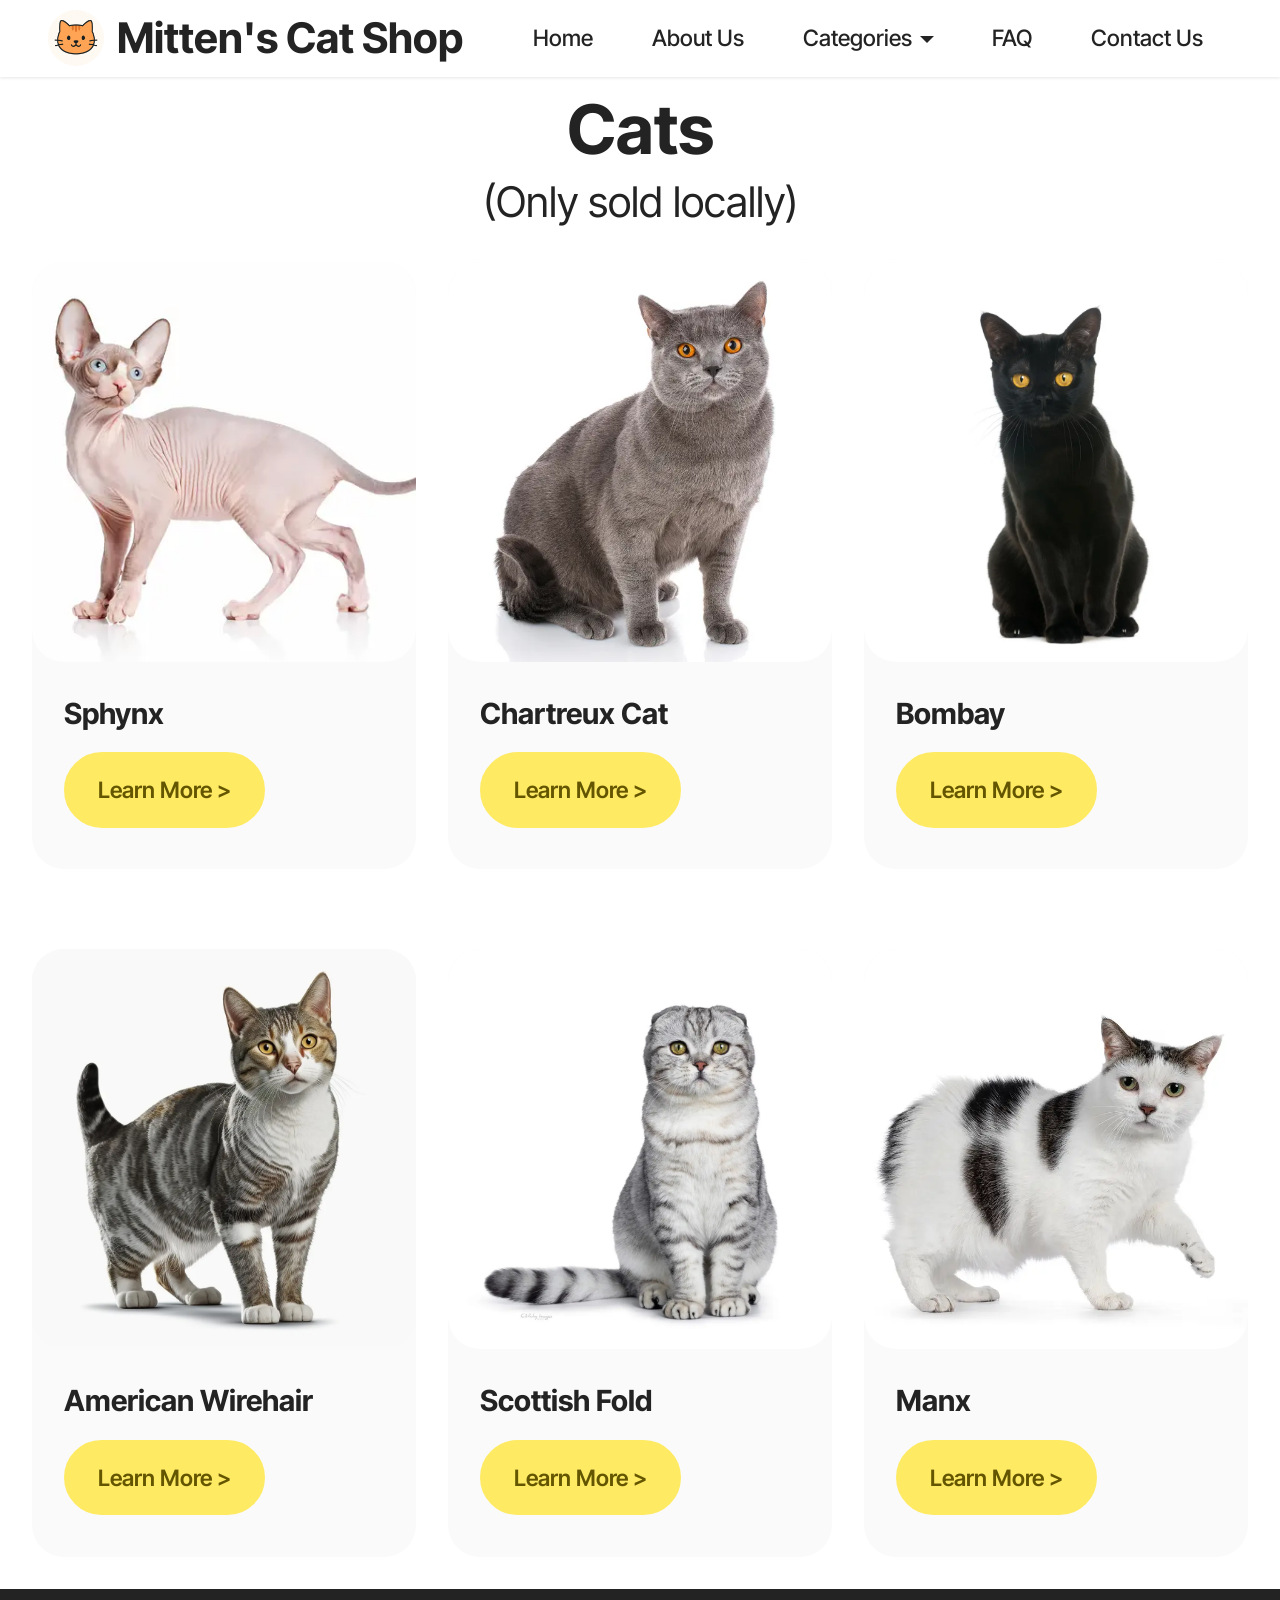
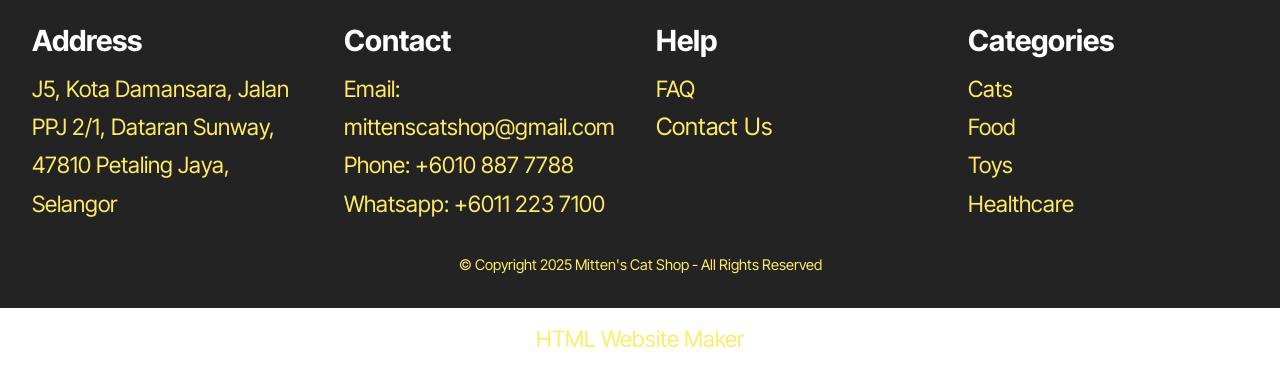
==== page1.html @ e7e08799 "create github pages" ====
<!DOCTYPE html>
<html  >
<head>
  <!-- Site made with Mobirise Website Builder v6.1.4, https://mobirise.com -->
  <meta charset="UTF-8">
  <meta http-equiv="X-UA-Compatible" content="IE=edge">
  <meta name="generator" content="Mobirise v6.1.4, mobirise.com">
  <meta name="viewport" content="width=device-width, initial-scale=1, minimum-scale=1">
  <link rel="shortcut icon" href="assets/images/chatgpt20image20oct2082020252001-45-3020pm-108x108.png" type="image/x-icon">
  <meta name="description" content="">
  
  
  <title>Cats</title>
  <link rel="stylesheet" href="assets/bootstrap/css/bootstrap.min.css">
  <link rel="stylesheet" href="assets/dropdown/css/style.css">
  <link rel="stylesheet" href="assets/socicon/css/styles.css">
  <link rel="stylesheet" href="assets/theme/css/style.css">
  <link rel="preload" href="https://fonts.googleapis.com/css?family=Inter+Tight:100,200,300,400,500,600,700,800,900,100i,200i,300i,400i,500i,600i,700i,800i,900i&display=swap" as="style" onload="this.onload=null;this.rel='stylesheet'">
  <noscript><link rel="stylesheet" href="https://fonts.googleapis.com/css?family=Inter+Tight:100,200,300,400,500,600,700,800,900,100i,200i,300i,400i,500i,600i,700i,800i,900i&display=swap"></noscript>
  <link rel="preload" as="style" href="assets/mobirise/css/mbr-additional.css?v=znkP8N"><link rel="stylesheet" href="assets/mobirise/css/mbr-additional.css?v=znkP8N" type="text/css">

  
  
  
</head>
<body>
  
  <section data-bs-version="5.1" class="menu menu1 cid-uYOlSD3HQs" once="menu" id="menu1-d">
    

    <nav class="navbar navbar-dropdown navbar-fixed-top navbar-expand-lg">
        <div class="container-fluid">
            <div class="navbar-brand">
                <span class="navbar-logo">
                    <a href="index.html">
                        <img src="assets/images/chatgpt20image20oct2082020252001-45-3020pm-108x108.png" alt="Mobirise Website Builder" style="height: 3.5rem;">
                    </a>
                </span>
                <span class="navbar-caption-wrap"><a class="navbar-caption text-black text-primary display-2" href="index.html">Mitten's Cat Shop</a></span>
            </div>
            <button class="navbar-toggler" type="button" data-toggle="collapse" data-bs-toggle="collapse" data-target="#navbarSupportedContent" data-bs-target="#navbarSupportedContent" aria-controls="navbarNavAltMarkup" aria-expanded="false" aria-label="Toggle navigation">
                <div class="hamburger">
                    <span></span>
                    <span></span>
                    <span></span>
                    <span></span>
                </div>
            </button>
            <div class="collapse navbar-collapse" id="navbarSupportedContent">
                <ul class="navbar-nav nav-dropdown nav-right" data-app-modern-menu="true"><li class="nav-item"><a class="nav-link link text-black text-primary display-7" href="index.html">Home</a></li><li class="nav-item"><a class="nav-link link text-black text-primary display-7" href="page8.html">About Us</a></li><li class="nav-item dropdown"><a class="nav-link link dropdown-toggle text-black display-7" href="page4.html" data-toggle="dropdown-submenu" data-bs-toggle="dropdown" data-bs-auto-close="outside" aria-expanded="false">Categories</a><div class="dropdown-menu" aria-labelledby="dropdown-355"><a class="dropdown-item text-black text-primary display-7" href="page1.html">Cats</a><a class="dropdown-item text-black text-primary display-7" href="page2.html">Food<br></a><a class="text-black dropdown-item text-primary display-7" href="page3.html">Toys</a><a class="text-black show dropdown-item text-primary display-7" href="page4.html">Healthcare</a></div>
                    </li><li class="nav-item"><a class="nav-link link show text-black text-primary display-7" href="page5.html">FAQ</a></li><li class="nav-item"><a class="nav-link link show text-black text-primary display-7" href="page6.html">Contact Us</a></li></ul>
                
                
            </div>
        </div>
    </nav>
</section>

<section data-bs-version="5.1" class="features3 cid-uYUMEzY8UR" id="features3-o">
    
    
    <div class="container">
        <div class="mbr-section-head">
            <h4 class="mbr-section-title mbr-fonts-style align-center mb-0 display-1">
                <strong>Cats</strong><strong><br></strong></h4>
            <h5 class="mbr-section-subtitle mbr-fonts-style align-center mb-0 mt-2 display-2">(Only sold locally)</h5>
        </div>
        <div class="row mt-4">
            <div class="item features-image col-12 col-md-6 col-lg-4">
                <div class="item-wrapper">
                    <div class="item-img">
                        <a href="https://basepaws.com/cat-breeds/sphynx"><img src="assets/images/sphynx-cat-library.webp" alt="Mobirise Website Builder"></a>
                    </div>
                    <div class="item-content">
                        <h5 class="item-title mbr-fonts-style display-5"><strong>Sphynx</strong></h5>
                        
                        
                    </div>
                    <div class="mbr-section-btn item-footer mt-2"><a href="https://basepaws.com/cat-breeds/sphynx" class="btn item-btn btn-danger display-7">Learn More
                            &gt;</a></div>
                </div>
            </div>
            <div class="item features-image col-12 col-md-6 col-lg-4">
                <div class="item-wrapper">
                    <div class="item-img">
                        <a href="https://basepaws.com/cat-breeds/chartreux"><img src="assets/images/chartreux-breed-library.webp" alt="Mobirise Website Builder"></a>
                    </div>
                    <div class="item-content">
                        <h5 class="item-title mbr-fonts-style display-5"><strong>Chartreux Cat</strong></h5>
                        
                        
                    </div>
                    <div class="mbr-section-btn item-footer mt-2"><a href="https://basepaws.com/cat-breeds/chartreux" class="btn item-btn btn-danger display-7">Learn More
                            &gt;</a></div>
                </div>
            </div>
            <div class="item features-image col-12 col-md-6 col-lg-4">
                <div class="item-wrapper">
                    <div class="item-img">
                        <a href="https://basepaws.com/cat-breeds/breed-bombay"><img src="assets/images/bombay-cat.webp" alt="Mobirise Website Builder"></a>
                    </div>
                    <div class="item-content">
                        <h5 class="item-title mbr-fonts-style display-5"><strong>Bombay</strong></h5>
                        
                        
                    </div>
                    <div class="mbr-section-btn item-footer mt-2"><a href="https://basepaws.com/cat-breeds/breed-bombay" class="btn item-btn btn-danger display-7">Learn More
                            &gt;</a></div>
                </div>
            </div>
        </div>
    </div>
</section>

<section data-bs-version="5.1" class="features3 cid-uYUMSZTwqn" id="features3-p">
    
    
    <div class="container">
        
        <div class="row mt-4">
            <div class="item features-image col-12 col-md-6 col-lg-4">
                <div class="item-wrapper">
                    <div class="item-img">
                        <a href="https://basepaws.com/cat-breeds/american-wirehair"><img src="assets/images/wirehair-adobe.webp" alt="Mobirise Website Builder"></a>
                    </div>
                    <div class="item-content">
                        <h5 class="item-title mbr-fonts-style display-5"><strong>American Wirehair</strong></h5>
                        
                        
                    </div>
                    <div class="mbr-section-btn item-footer mt-2"><a href="https://basepaws.com/cat-breeds/american-wirehair" class="btn item-btn btn-danger display-7">Learn More
                            &gt;</a></div>
                </div>
            </div>
            <div class="item features-image col-12 col-md-6 col-lg-4">
                <div class="item-wrapper">
                    <div class="item-img">
                        <a href="https://basepaws.com/cat-breeds/scottish-fold"><img src="assets/images/scottish-fold.webp" alt="Mobirise Website Builder"></a>
                    </div>
                    <div class="item-content">
                        <h5 class="item-title mbr-fonts-style display-5"><strong>Scottish Fold</strong></h5>
                        
                        
                    </div>
                    <div class="mbr-section-btn item-footer mt-2"><a href="https://basepaws.com/cat-breeds/scottish-fold" class="btn item-btn btn-danger display-7" target="_blank">Learn More
                            &gt;</a></div>
                </div>
            </div>
            <div class="item features-image col-12 col-md-6 col-lg-4">
                <div class="item-wrapper">
                    <div class="item-img">
                        <a href="https://basepaws.com/cat-breeds/manx"><img src="assets/images/manx-cat-breed-library.webp" alt="Mobirise Website Builder"></a>
                    </div>
                    <div class="item-content">
                        <h5 class="item-title mbr-fonts-style display-5"><strong>Manx</strong></h5>
                        
                        
                    </div>
                    <div class="mbr-section-btn item-footer mt-2"><a href="https://basepaws.com/cat-breeds/manx" class="btn item-btn btn-danger display-7">Learn More
                            &gt;</a></div>
                </div>
            </div>
        </div>
    </div>
</section>

<section data-bs-version="5.1" class="footer2 cid-uYODamn4V8" once="footers" id="footer2-e">

    

    
    
    <div class="container">
        <div class="row mbr-white">
            <div class="col-6 col-md-4 col-lg-3">
                <h5 class="mbr-section-subtitle mbr-fonts-style mb-2 display-5">
                    <strong>Address</strong></h5>
                <ul class="list mbr-fonts-style display-7">
                    <li class="mbr-text item-wrap"><a href="https://www.google.com/maps/search/J5,+Kota+Damansara,+Jalan+PPJ+2%2F1,+Dataran+Sunway,+47810+Petaling+Jaya,+Selangor/@3.1515984,101.5891318,17z/data=!3m1!4b1?entry=ttu&g_ep=EgoyMDI1MTAwNC4wIKXMDSoASAFQAw%3D%3D" class="text-danger">J5, Kota Damansara, Jalan PPJ 2/1, Dataran Sunway, 47810 Petaling Jaya, Selangor</a></li>
                </ul>
            </div>
            <div class="col-6 col-md-4 col-lg-3">
                <h5 class="mbr-section-subtitle mbr-fonts-style mb-2 display-5">
                    <strong>Contact</strong></h5>
                <ul class="list mbr-fonts-style display-7">
                    <li class="mbr-text item-wrap"><a href="mailto:mittenscatshop@gmail.com" class="text-danger">Email: mittenscatshop@gmail.com
</a></li><li class="mbr-text item-wrap"><a href="tel:+6010 887 7788" class="text-danger">Phone: +6010 887 7788
</a></li><li class="mbr-text item-wrap"><a href="https://wa.me/6011 223 7100" class="text-danger">Whatsapp: +6011 223 7100</a></li>
                </ul>
            </div>
            <div class="col-6 col-md-4 col-lg-3">
                <h5 class="mbr-section-subtitle mbr-fonts-style mb-2 display-5">
                    <strong>Help</strong></h5>
                <ul class="list mbr-fonts-style display-7">
                    <li class="mbr-text item-wrap"><a href="page5.html" class="text-danger">FAQ</a></li><li class="mbr-text item-wrap"><a href="page6.html" class="text-danger" style="font-size: 1.5rem;">Contact Us</a><br></li>
                </ul>
            </div>
            <div class="col-6 col-md-4 col-lg-3">
                <h5 class="mbr-section-subtitle mbr-fonts-style mb-2 display-5">
                    <strong>Categories</strong></h5>
                <ul class="list mbr-fonts-style display-7">
                    <li class="mbr-text item-wrap"><span style="font-size: 1.4rem;"><a href="page1.html" class="text-danger">Cats</a></span></li><li class="mbr-text item-wrap"><span style="font-size: 1.4rem;"><a href="page2.html" class="text-danger text-primary">Food</a></span></li><li class="mbr-text item-wrap"><span style="font-size: 1.4rem;"><a href="page3.html" class="text-danger">Toys</a></span></li><li class="mbr-text item-wrap"><a href="page4.html" class="text-danger">Healthcare</a></li>
                </ul>
            </div>
            <div class="col-12 mt-4">
                <p class="mbr-text mb-0 mbr-fonts-style copyright align-center display-4">
                    © Copyright 2025 Mitten's Cat Shop - All Rights Reserved
                </p>
            </div>
        </div>
    </div>
</section><section class="display-7" style="padding: 0;align-items: center;justify-content: center;flex-wrap: wrap;    align-content: center;display: flex;position: relative;height: 4rem;"><a href="https://mobiri.se/4250554" style="flex: 1 1;height: 4rem;position: absolute;width: 100%;z-index: 1;"><img alt="" style="height: 4rem;" src="[data-uri]"></a><p style="margin: 0;text-align: center;" class="display-7">&#8204;</p><a style="z-index:1" href="https://mobirise.com/html-builder.html">HTML Website Maker</a></section><script src="assets/bootstrap/js/bootstrap.bundle.min.js"></script>  <script src="assets/smoothscroll/smooth-scroll.js"></script>  <script src="assets/ytplayer/index.js"></script>  <script src="assets/dropdown/js/navbar-dropdown.js"></script>  <script src="assets/theme/js/script.js"></script>  
  
  
</body>
</html>
---- assets/dropdown/css/style.css ----
.navbar-dropdown {
  left: 0;
  padding: 0;
  position: absolute;
  right: 0;
  top: 0;
  transition: all 0.45s ease;
  z-index: 1030;
  background: #282828; }
  .navbar-dropdown .navbar-logo {
    margin-right: 0.8rem;
    transition: margin 0.3s ease-in-out;
    vertical-align: middle; }
    .navbar-dropdown .navbar-logo img {
      height: 3.125rem;
      transition: all 0.3s ease-in-out; }
    .navbar-dropdown .navbar-logo.mbr-iconfont {
      font-size: 3.125rem;
      line-height: 3.125rem; }
  .navbar-dropdown .navbar-caption {
    font-weight: 700;
    white-space: normal;
    vertical-align: -4px;
    line-height: 3.125rem !important; }
    .navbar-dropdown .navbar-caption, .navbar-dropdown .navbar-caption:hover {
      color: inherit;
      text-decoration: none; }
  .navbar-dropdown .mbr-iconfont + .navbar-caption {
    vertical-align: -1px; }
  .navbar-dropdown.navbar-fixed-top {
    position: fixed; }
  .navbar-dropdown .navbar-brand span {
    vertical-align: -4px; }
  .navbar-dropdown.bg-color.transparent {
    background: none; }
  .navbar-dropdown.navbar-short .navbar-brand {
    padding: 0.625rem 0; }
    .navbar-dropdown.navbar-short .navbar-brand span {
      vertical-align: -1px; }
  .navbar-dropdown.navbar-short .navbar-caption {
    line-height: 2.375rem !important;
    vertical-align: -2px; }
  .navbar-dropdown.navbar-short .navbar-logo {
    margin-right: 0.5rem; }
    .navbar-dropdown.navbar-short .navbar-logo img {
      height: 2.375rem; }
    .navbar-dropdown.navbar-short .navbar-logo.mbr-iconfont {
      font-size: 2.375rem;
      line-height: 2.375rem; }
  .navbar-dropdown.navbar-short .mbr-table-cell {
    height: 3.625rem; }
  .navbar-dropdown .navbar-close {
    left: 0.6875rem;
    position: fixed;
    top: 0.75rem;
    z-index: 1000; }
  .navbar-dropdown .hamburger-icon {
    content: "";
    display: inline-block;
    vertical-align: middle;
    width: 16px;
    -webkit-box-shadow: 0 -6px 0 1px #282828,0 0 0 1px #282828,0 6px 0 1px #282828;
    -moz-box-shadow: 0 -6px 0 1px #282828,0 0 0 1px #282828,0 6px 0 1px #282828;
    box-shadow: 0 -6px 0 1px #282828,0 0 0 1px #282828,0 6px 0 1px #282828; }

.dropdown-menu .dropdown-toggle[data-toggle="dropdown-submenu"]::after {
  border-bottom: 0.35em solid transparent;
  border-left: 0.35em solid;
  border-right: 0;
  border-top: 0.35em solid transparent;
  margin-left: 0.3rem; }

.dropdown-menu .dropdown-item:focus {
  outline: 0; }

.nav-dropdown {
  font-size: 0.75rem;
  font-weight: 500;
  height: auto !important; }
  .nav-dropdown .nav-btn {
    padding-left: 1rem; }
  .nav-dropdown .link {
    margin: .667em 1.667em;
    font-weight: 500;
    padding: 0;
    transition: color .2s ease-in-out; }
    .nav-dropdown .link.dropdown-toggle {
      margin-right: 2.583em; }
      .nav-dropdown .link.dropdown-toggle::after {
        margin-left: .25rem;
        border-top: 0.35em solid;
        border-right: 0.35em solid transparent;
        border-left: 0.35em solid transparent;
        border-bottom: 0; }
      .nav-dropdown .link.dropdown-toggle[aria-expanded="true"] {
        margin: 0;
        padding: 0.667em 3.263em  0.667em 1.667em; }
  .nav-dropdown .link::after,
  .nav-dropdown .dropdown-item::after {
    color: inherit; }
  .nav-dropdown .btn {
    font-size: 0.75rem;
    font-weight: 700;
    letter-spacing: 0;
    margin-bottom: 0;
    padding-left: 1.25rem;
    padding-right: 1.25rem; }
  .nav-dropdown .dropdown-menu {
    border-radius: 0;
    border: 0;
    left: 0;
    margin: 0;
    padding-bottom: 1.25rem;
    padding-top: 1.25rem;
    position: relative; }
  .nav-dropdown .dropdown-submenu {
    margin-left: 0.125rem;
    top: 0; }
  .nav-dropdown .dropdown-item {
    font-weight: 500;
    line-height: 2;
    padding: 0.3846em 4.615em 0.3846em 1.5385em;
    position: relative;
    transition: color .2s ease-in-out, background-color .2s ease-in-out; }
    .nav-dropdown .dropdown-item::after {
      margin-top: -0.3077em;
      position: absolute;
      right: 1.1538em;
      top: 50%; }
    .nav-dropdown .dropdown-item:focus, .nav-dropdown .dropdown-item:hover {
      background: none; }

@media (max-width: 767px) {
  .nav-dropdown.navbar-toggleable-sm {
    bottom: 0;
    display: none;
    left: 0;
    overflow-x: hidden;
    position: fixed;
    top: 0;
    transform: translateX(-100%);
    -ms-transform: translateX(-100%);
    -webkit-transform: translateX(-100%);
    width: 18.75rem;
    z-index: 999; } }
.nav-dropdown.navbar-toggleable-xl {
  bottom: 0;
  display: none;
  left: 0;
  overflow-x: hidden;
  position: fixed;
  top: 0;
  transform: translateX(-100%);
  -ms-transform: translateX(-100%);
  -webkit-transform: translateX(-100%);
  width: 18.75rem;
  z-index: 999; }

.nav-dropdown-sm {
  display: block !important;
  overflow-x: hidden;
  overflow: auto;
  padding-top: 3.875rem; }
  .nav-dropdown-sm::after {
    content: "";
    display: block;
    height: 3rem;
    width: 100%; }
  .nav-dropdown-sm.collapse.in ~ .navbar-close {
    display: block !important; }
  .nav-dropdown-sm.collapsing, .nav-dropdown-sm.collapse.in {
    transform: translateX(0);
    -ms-transform: translateX(0);
    -webkit-transform: translateX(0);
    transition: all 0.25s ease-out;
    -webkit-transition: all 0.25s ease-out;
    background: #282828; }
  .nav-dropdown-sm.collapsing[aria-expanded="false"] {
    transform: translateX(-100%);
    -ms-transform: translateX(-100%);
    -webkit-transform: translateX(-100%); }
  .nav-dropdown-sm .nav-item {
    display: block;
    margin-left: 0 !important;
    padding-left: 0; }
  .nav-dropdown-sm .link,
  .nav-dropdown-sm .dropdown-item {
    border-top: 1px dotted rgba(255, 255, 255, 0.1);
    font-size: 0.8125rem;
    line-height: 1.6;
    margin: 0 !important;
    padding: 0.875rem 2.4rem 0.875rem 1.5625rem !important;
    position: relative;
    white-space: normal; }
    .nav-dropdown-sm .link:focus, .nav-dropdown-sm .link:hover,
    .nav-dropdown-sm .dropdown-item:focus,
    .nav-dropdown-sm .dropdown-item:hover {
      background: rgba(0, 0, 0, 0.2) !important;
      color: #c0a375; }
  .nav-dropdown-sm .nav-btn {
    position: relative;
    padding: 1.5625rem 1.5625rem 0 1.5625rem; }
    .nav-dropdown-sm .nav-btn::before {
      border-top: 1px dotted rgba(255, 255, 255, 0.1);
      content: "";
      left: 0;
      position: absolute;
      top: 0;
      width: 100%; }
    .nav-dropdown-sm .nav-btn + .nav-btn {
      padding-top: 0.625rem; }
      .nav-dropdown-sm .nav-btn + .nav-btn::before {
        display: none; }
  .nav-dropdown-sm .btn {
    padding: 0.625rem 0; }
  .nav-dropdown-sm .dropdown-toggle[data-toggle="dropdown-submenu"]::after {
    margin-left: .25rem;
    border-top: 0.35em solid;
    border-right: 0.35em solid transparent;
    border-left: 0.35em solid transparent;
    border-bottom: 0; }
  .nav-dropdown-sm .dropdown-toggle[data-toggle="dropdown-submenu"][aria-expanded="true"]::after {
    border-top: 0;
    border-right: 0.35em solid transparent;
    border-left: 0.35em solid transparent;
    border-bottom: 0.35em solid; }
  .nav-dropdown-sm .dropdown-menu {
    margin: 0;
    padding: 0;
    position: relative;
    top: 0;
    left: 0;
    width: 100%;
    border: 0;
    float: none;
    border-radius: 0;
    background: none; }
  .nav-dropdown-sm .dropdown-submenu {
    left: 100%;
    margin-left: 0.125rem;
    margin-top: -1.25rem;
    top: 0; }

.navbar-toggleable-sm .nav-dropdown .dropdown-menu {
  position: absolute; }

.navbar-toggleable-sm .nav-dropdown .dropdown-submenu {
  left: 100%;
  margin-left: 0.125rem;
  margin-top: -1.25rem;
  top: 0; }

.navbar-toggleable-sm.opened .nav-dropdown .dropdown-menu {
  position: relative; }

.navbar-toggleable-sm.opened .nav-dropdown .dropdown-submenu {
  left: 0;
  margin-left: 00rem;
  margin-top: 0rem;
  top: 0; }

.is-builder .nav-dropdown.collapsing {
  transition: none !important; }
---- assets/socicon/css/styles.css ----
@charset "UTF-8";

@font-face {
  font-family: 'Socicon';
  src:  url('../fonts/socicon.eot');
  src:  url('../fonts/socicon.eot?#iefix') format('embedded-opentype'),
    url('../fonts/socicon.woff2') format('woff2'),
    url('../fonts/socicon.ttf') format('truetype'),
    url('../fonts/socicon.woff') format('woff'),
    url('../fonts/socicon.svg#socicon') format('svg');
  font-weight: normal;
  font-style: normal;
  font-display: swap;
}

[data-icon]:before {
  font-family: "socicon" !important;
  content: attr(data-icon);
  font-style: normal !important;
  font-weight: normal !important;
  font-variant: normal !important;
  text-transform: none !important;
  speak: none;
  line-height: 1;
  -webkit-font-smoothing: antialiased;
  -moz-osx-font-smoothing: grayscale;
}

[class^="socicon-"], [class*=" socicon-"] {
  /* use !important to prevent issues with browser extensions that change fonts */
  font-family: 'Socicon' !important;
  speak: none;
  font-style: normal;
  font-weight: normal;
  font-variant: normal;
  text-transform: none;
  line-height: 1;

  /* Better Font Rendering =========== */
  -webkit-font-smoothing: antialiased;
  -moz-osx-font-smoothing: grayscale;
}

.socicon-500px:before {
  content: "\e000";
}
.socicon-8tracks:before {
  content: "\e001";
}
.socicon-airbnb:before {
  content: "\e002";
}
.socicon-alliance:before {
  content: "\e003";
}
.socicon-amazon:before {
  content: "\e004";
}
.socicon-amplement:before {
  content: "\e005";
}
.socicon-android:before {
  content: "\e006";
}
.socicon-angellist:before {
  content: "\e007";
}
.socicon-apple:before {
  content: "\e008";
}
.socicon-appnet:before {
  content: "\e009";
}
.socicon-baidu:before {
  content: "\e00a";
}
.socicon-bandcamp:before {
  content: "\e00b";
}
.socicon-battlenet:before {
  content: "\e00c";
}
.socicon-mixer:before {
  content: "\e00d";
}
.socicon-bebee:before {
  content: "\e00e";
}
.socicon-bebo:before {
  content: "\e00f";
}
.socicon-behance:before {
  content: "\e010";
}
.socicon-blizzard:before {
  content: "\e011";
}
.socicon-blogger:before {
  content: "\e012";
}
.socicon-buffer:before {
  content: "\e013";
}
.socicon-chrome:before {
  content: "\e014";
}
.socicon-coderwall:before {
  content: "\e015";
}
.socicon-curse:before {
  content: "\e016";
}
.socicon-dailymotion:before {
  content: "\e017";
}
.socicon-deezer:before {
  content: "\e018";
}
.socicon-delicious:before {
  content: "\e019";
}
.socicon-deviantart:before {
  content: "\e01a";
}
.socicon-diablo:before {
  content: "\e01b";
}
.socicon-digg:before {
  content: "\e01c";
}
.socicon-discord:before {
  content: "\e01d";
}
.socicon-disqus:before {
  content: "\e01e";
}
.socicon-douban:before {
  content: "\e01f";
}
.socicon-draugiem:before {
  content: "\e020";
}
.socicon-dribbble:before {
  content: "\e021";
}
.socicon-drupal:before {
  content: "\e022";
}
.socicon-ebay:before {
  content: "\e023";
}
.socicon-ello:before {
  content: "\e024";
}
.socicon-endomodo:before {
  content: "\e025";
}
.socicon-envato:before {
  content: "\e026";
}
.socicon-etsy:before {
  content: "\e027";
}
.socicon-facebook:before {
  content: "\e028";
}
.socicon-feedburner:before {
  content: "\e029";
}
.socicon-filmweb:before {
  content: "\e02a";
}
.socicon-firefox:before {
  content: "\e02b";
}
.socicon-flattr:before {
  content: "\e02c";
}
.socicon-flickr:before {
  content: "\e02d";
}
.socicon-formulr:before {
  content: "\e02e";
}
.socicon-forrst:before {
  content: "\e02f";
}
.socicon-foursquare:before {
  content: "\e030";
}
.socicon-friendfeed:before {
  content: "\e031";
}
.socicon-github:before {
  content: "\e032";
}
.socicon-goodreads:before {
  content: "\e033";
}
.socicon-google:before {
  content: "\e034";
}
.socicon-googlescholar:before {
  content: "\e035";
}
.socicon-googlegroups:before {
  content: "\e036";
}
.socicon-googlephotos:before {
  content: "\e037";
}
.socicon-googleplus:before {
  content: "\e038";
}
.socicon-grooveshark:before {
  content: "\e039";
}
.socicon-hackerrank:before {
  content: "\e03a";
}
.socicon-hearthstone:before {
  content: "\e03b";
}
.socicon-hellocoton:before {
  content: "\e03c";
}
.socicon-heroes:before {
  content: "\e03d";
}
.socicon-smashcast:before {
  content: "\e03e";
}
.socicon-horde:before {
  content: "\e03f";
}
.socicon-houzz:before {
  content: "\e040";
}
.socicon-icq:before {
  content: "\e041";
}
.socicon-identica:before {
  content: "\e042";
}
.socicon-imdb:before {
  content: "\e043";
}
.socicon-instagram:before {
  content: "\e044";
}
.socicon-issuu:before {
  content: "\e045";
}
.socicon-istock:before {
  content: "\e046";
}
.socicon-itunes:before {
  content: "\e047";
}
.socicon-keybase:before {
  content: "\e048";
}
.socicon-lanyrd:before {
  content: "\e049";
}
.socicon-lastfm:before {
  content: "\e04a";
}
.socicon-line:before {
  content: "\e04b";
}
.socicon-linkedin:before {
  content: "\e04c";
}
.socicon-livejournal:before {
  content: "\e04d";
}
.socicon-lyft:before {
  content: "\e04e";
}
.socicon-macos:before {
  content: "\e04f";
}
.socicon-mail:before {
  content: "\e050";
}
.socicon-medium:before {
  content: "\e051";
}
.socicon-meetup:before {
  content: "\e052";
}
.socicon-mixcloud:before {
  content: "\e053";
}
.socicon-modelmayhem:before {
  content: "\e054";
}
.socicon-mumble:before {
  content: "\e055";
}
.socicon-myspace:before {
  content: "\e056";
}
.socicon-newsvine:before {
  content: "\e057";
}
.socicon-nintendo:before {
  content: "\e058";
}
.socicon-npm:before {
  content: "\e059";
}
.socicon-odnoklassniki:before {
  content: "\e05a";
}
.socicon-openid:before {
  content: "\e05b";
}
.socicon-opera:before {
  content: "\e05c";
}
.socicon-outlook:before {
  content: "\e05d";
}
.socicon-overwatch:before {
  content: "\e05e";
}
.socicon-patreon:before {
  content: "\e05f";
}
.socicon-paypal:before {
  content: "\e060";
}
.socicon-periscope:before {
  content: "\e061";
}
.socicon-persona:before {
  content: "\e062";
}
.socicon-pinterest:before {
  content: "\e063";
}
.socicon-play:before {
  content: "\e064";
}
.socicon-player:before {
  content: "\e065";
}
.socicon-playstation:before {
  content: "\e066";
}
.socicon-pocket:before {
  content: "\e067";
}
.socicon-qq:before {
  content: "\e068";
}
.socicon-quora:before {
  content: "\e069";
}
.socicon-raidcall:before {
  content: "\e06a";
}
.socicon-ravelry:before {
  content: "\e06b";
}
.socicon-reddit:before {
  content: "\e06c";
}
.socicon-renren:before {
  content: "\e06d";
}
.socicon-researchgate:before {
  content: "\e06e";
}
.socicon-residentadvisor:before {
  content: "\e06f";
}
.socicon-reverbnation:before {
  content: "\e070";
}
.socicon-rss:before {
  content: "\e071";
}
.socicon-sharethis:before {
  content: "\e072";
}
.socicon-skype:before {
  content: "\e073";
}
.socicon-slideshare:before {
  content: "\e074";
}
.socicon-smugmug:before {
  content: "\e075";
}
.socicon-snapchat:before {
  content: "\e076";
}
.socicon-songkick:before {
  content: "\e077";
}
.socicon-soundcloud:before {
  content: "\e078";
}
.socicon-spotify:before {
  content: "\e079";
}
.socicon-stackexchange:before {
  content: "\e07a";
}
.socicon-stackoverflow:before {
  content: "\e07b";
}
.socicon-starcraft:before {
  content: "\e07c";
}
.socicon-stayfriends:before {
  content: "\e07d";
}
.socicon-steam:before {
  content: "\e07e";
}
.socicon-storehouse:before {
  content: "\e07f";
}
.socicon-strava:before {
  content: "\e080";
}
.socicon-streamjar:before {
  content: "\e081";
}
.socicon-stumbleupon:before {
  content: "\e082";
}
.socicon-swarm:before {
  content: "\e083";
}
.socicon-teamspeak:before {
  content: "\e084";
}
.socicon-teamviewer:before {
  content: "\e085";
}
.socicon-technorati:before {
  content: "\e086";
}
.socicon-telegram:before {
  content: "\e087";
}
.socicon-tripadvisor:before {
  content: "\e088";
}
.socicon-tripit:before {
  content: "\e089";
}
.socicon-triplej:before {
  content: "\e08a";
}
.socicon-tumblr:before {
  content: "\e08b";
}
.socicon-twitch:before {
  content: "\e08c";
}
.socicon-twitter:before {
  content: "\e08d";
}
.socicon-uber:before {
  content: "\e08e";
}
.socicon-ventrilo:before {
  content: "\e08f";
}
.socicon-viadeo:before {
  content: "\e090";
}
.socicon-viber:before {
  content: "\e091";
}
.socicon-viewbug:before {
  content: "\e092";
}
.socicon-vimeo:before {
  content: "\e093";
}
.socicon-vine:before {
  content: "\e094";
}
.socicon-vkontakte:before {
  content: "\e095";
}
.socicon-warcraft:before {
  content: "\e096";
}
.socicon-wechat:before {
  content: "\e097";
}
.socicon-weibo:before {
  content: "\e098";
}
.socicon-whatsapp:before {
  content: "\e099";
}
.socicon-wikipedia:before {
  content: "\e09a";
}
.socicon-windows:before {
  content: "\e09b";
}
.socicon-wordpress:before {
  content: "\e09c";
}
.socicon-wykop:before {
  content: "\e09d";
}
.socicon-xbox:before {
  content: "\e09e";
}
.socicon-xing:before {
  content: "\e09f";
}
.socicon-yahoo:before {
  content: "\e0a0";
}
.socicon-yammer:before {
  content: "\e0a1";
}
.socicon-yandex:before {
  content: "\e0a2";
}
.socicon-yelp:before {
  content: "\e0a3";
}
.socicon-younow:before {
  content: "\e0a4";
}
.socicon-youtube:before {
  content: "\e0a5";
}
.socicon-zapier:before {
  content: "\e0a6";
}
.socicon-zerply:before {
  content: "\e0a7";
}
.socicon-zomato:before {
  content: "\e0a8";
}
.socicon-zynga:before {
  content: "\e0a9";
}
.socicon-bluesky:before {
  content: "\e0aa";
}
.socicon-threads:before {
  content: "\e0ab";
}
.socicon-spreadshirt:before {
  content: "\e901";
}
.socicon-gamejolt:before {
  content: "\e902";
}
.socicon-trello:before {
  content: "\e903";
}
.socicon-tunein:before {
  content: "\e904";
}
.socicon-bloglovin:before {
  content: "\e905";
}
.socicon-gamewisp:before {
  content: "\e906";
}
.socicon-messenger:before {
  content: "\e907";
}
.socicon-pandora:before {
  content: "\e908";
}
.socicon-augment:before {
  content: "\e909";
}
.socicon-bitbucket:before {
  content: "\e90a";
}
.socicon-fyuse:before {
  content: "\e90b";
}
.socicon-yt-gaming:before {
  content: "\e90c";
}
.socicon-sketchfab:before {
  content: "\e90d";
}
.socicon-mobcrush:before {
  content: "\e90e";
}
.socicon-microsoft:before {
  content: "\e90f";
}
.socicon-realtor:before {
  content: "\e910";
}
.socicon-tidal:before {
  content: "\e911";
}
.socicon-qobuz:before {
  content: "\e912";
}
.socicon-natgeo:before {
  content: "\e913";
}
.socicon-mastodon:before {
  content: "\e914";
}
.socicon-unsplash:before {
  content: "\e915";
}
.socicon-homeadvisor:before {
  content: "\e916";
}
.socicon-angieslist:before {
  content: "\e917";
}
.socicon-codepen:before {
  content: "\e918";
}
.socicon-slack:before {
  content: "\e919";
}
.socicon-openaigym:before {
  content: "\e91a";
}
.socicon-logmein:before {
  content: "\e91b";
}
.socicon-fiverr:before {
  content: "\e91c";
}
.socicon-gotomeeting:before {
  content: "\e91d";
}
.socicon-aliexpress:before {
  content: "\e91e";
}
.socicon-guru:before {
  content: "\e91f";
}
.socicon-appstore:before {
  content: "\e920";
}
.socicon-homes:before {
  content: "\e921";
}
.socicon-zoom:before {
  content: "\e922";
}
.socicon-alibaba:before {
  content: "\e923";
}
.socicon-craigslist:before {
  content: "\e924";
}
.socicon-wix:before {
  content: "\e925";
}
.socicon-redfin:before {
  content: "\e926";
}
.socicon-googlecalendar:before {
  content: "\e927";
}
.socicon-shopify:before {
  content: "\e928";
}
.socicon-freelancer:before {
  content: "\e929";
}
.socicon-seedrs:before {
  content: "\e92a";
}
.socicon-bing:before {
  content: "\e92b";
}
.socicon-doodle:before {
  content: "\e92c";
}
.socicon-bonanza:before {
  content: "\e92d";
}
.socicon-squarespace:before {
  content: "\e92e";
}
.socicon-toptal:before {
  content: "\e92f";
}
.socicon-gust:before {
  content: "\e930";
}
.socicon-ask:before {
  content: "\e931";
}
.socicon-trulia:before {
  content: "\e932";
}
.socicon-loomly:before {
  content: "\e933";
}
.socicon-ghost:before {
  content: "\e934";
}
.socicon-upwork:before {
  content: "\e935";
}
.socicon-fundable:before {
  content: "\e936";
}
.socicon-booking:before {
  content: "\e937";
}
.socicon-googlemaps:before {
  content: "\e938";
}
.socicon-zillow:before {
  content: "\e939";
}
.socicon-niconico:before {
  content: "\e93a";
}
.socicon-toneden:before {
  content: "\e93b";
}
.socicon-crunchbase:before {
  content: "\e93c";
}
.socicon-homefy:before {
  content: "\e93d";
}
.socicon-calendly:before {
  content: "\e93e";
}
.socicon-livemaster:before {
  content: "\e93f";
}
.socicon-udemy:before {
  content: "\e940";
}
.socicon-codered:before {
  content: "\e941";
}
.socicon-origin:before {
  content: "\e942";
}
.socicon-nextdoor:before {
  content: "\e943";
}
.socicon-portfolio:before {
  content: "\e944";
}
.socicon-instructables:before {
  content: "\e945";
}
.socicon-gitlab:before {
  content: "\e946";
}
.socicon-hackernews:before {
  content: "\e947";
}
.socicon-smashwords:before {
  content: "\e948";
}
.socicon-kobo:before {
  content: "\e949";
}
.socicon-bookbub:before {
  content: "\e94a";
}
.socicon-mailru:before {
  content: "\e94b";
}
.socicon-moddb:before {
  content: "\e94c";
}
.socicon-indiedb:before {
  content: "\e94d";
}
.socicon-traxsource:before {
  content: "\e94e";
}
.socicon-gamefor:before {
  content: "\e94f";
}
.socicon-pixiv:before {
  content: "\e950";
}
.socicon-myanimelist:before {
  content: "\e951";
}
.socicon-blackberry:before {
  content: "\e952";
}
.socicon-wickr:before {
  content: "\e953";
}
.socicon-spip:before {
  content: "\e954";
}
.socicon-napster:before {
  content: "\e955";
}
.socicon-beatport:before {
  content: "\e956";
}
.socicon-hackerone:before {
  content: "\e957";
}
.socicon-internet:before {
  content: "\e958";
}
.socicon-ubuntu:before {
  content: "\e959";
}
.socicon-artstation:before {
  content: "\e95a";
}
.socicon-invision:before {
  content: "\e95b";
}
.socicon-torial:before {
  content: "\e95c";
}
.socicon-collectorz:before {
  content: "\e95d";
}
.socicon-seenthis:before {
  content: "\e95e";
}
.socicon-googleplaymusic:before {
  content: "\e95f";
}
.socicon-debian:before {
  content: "\e960";
}
.socicon-filmfreeway:before {
  content: "\e961";
}
.socicon-gnome:before {
  content: "\e962";
}
.socicon-itchio:before {
  content: "\e963";
}
.socicon-jamendo:before {
  content: "\e964";
}
.socicon-mix:before {
  content: "\e965";
}
.socicon-sharepoint:before {
  content: "\e966";
}
.socicon-tinder:before {
  content: "\e967";
}
.socicon-windguru:before {
  content: "\e968";
}
.socicon-cdbaby:before {
  content: "\e969";
}
.socicon-elementaryos:before {
  content: "\e96a";
}
.socicon-stage32:before {
  content: "\e96b";
}
.socicon-tiktok:before {
  content: "\e96c";
}
.socicon-gitter:before {
  content: "\e96d";
}
.socicon-letterboxd:before {
  content: "\e96e";
}
.socicon-threema:before {
  content: "\e96f";
}
.socicon-splice:before {
  content: "\e970";
}
.socicon-metapop:before {
  content: "\e971";
}
.socicon-naver:before {
  content: "\e972";
}
.socicon-remote:before {
  content: "\e973";
}
.socicon-flipboard:before {
  content: "\e974";
}
.socicon-googlehangouts:before {
  content: "\e975";
}
.socicon-dlive:before {
  content: "\e976";
}
.socicon-vsco:before {
  content: "\e977";
}
.socicon-stitcher:before {
  content: "\e978";
}
.socicon-avvo:before {
  content: "\e979";
}
.socicon-redbubble:before {
  content: "\e97a";
}
.socicon-society6:before {
  content: "\e97b";
}
.socicon-zazzle:before {
  content: "\e97c";
}
.socicon-eitaa:before {
  content: "\e97d";
}
.socicon-soroush:before {
  content: "\e97e";
}
.socicon-bale:before {
  content: "\e97f";
}
---- assets/theme/css/style.css ----
@charset "UTF-8";
section {
  background-color: #ffffff;
}

body {
  font-style: normal;
  line-height: 1.5;
  font-weight: 400;
  color: #232323;
  position: relative;
}

button {
  background-color: transparent;
  border-color: transparent;
}

.embla__button,
.carousel-control {
  background-color: #edefea !important;
  opacity: 0.8 !important;
  color: #464845 !important;
  border-color: #edefea !important;
}

.carousel .close,
.modalWindow .close {
  background-color: #edefea !important;
  color: #464845 !important;
  border-color: #edefea !important;
  opacity: 0.8 !important;
}

.carousel .close:hover,
.modalWindow .close:hover {
  opacity: 1 !important;
}

.carousel-indicators li {
  background-color: #edefea !important;
  border: 2px solid #464845 !important;
}

.carousel-indicators li:hover,
.carousel-indicators li:active {
  opacity: 0.8 !important;
}

.embla__button:hover,
.carousel-control:hover {
  background-color: #edefea !important;
  opacity: 1 !important;
}

.modalWindow-video-container {
  height: 80%;
}

section,
.container,
.container-fluid {
  position: relative;
  word-wrap: break-word;
}

a.mbr-iconfont:hover {
  text-decoration: none;
}

.article .lead p,
.article .lead ul,
.article .lead ol,
.article .lead pre,
.article .lead blockquote {
  margin-bottom: 0;
}

a {
  font-style: normal;
  font-weight: 400;
  cursor: pointer;
}
a, a:hover {
  text-decoration: none;
}

.mbr-section-title {
  font-style: normal;
  line-height: 1.3;
}

.mbr-section-subtitle {
  line-height: 1.3;
}

.mbr-text {
  font-style: normal;
  line-height: 1.7;
}

h1,
h2,
h3,
h4,
h5,
h6,
.display-1,
.display-2,
.display-4,
.display-5,
.display-7,
span,
p,
a {
  line-height: 1;
  word-break: break-word;
  word-wrap: break-word;
  font-weight: 400;
}

b,
strong {
  font-weight: bold;
}

input:-webkit-autofill, input:-webkit-autofill:hover, input:-webkit-autofill:focus, input:-webkit-autofill:active {
  transition-delay: 9999s;
  -webkit-transition-property: background-color, color;
  transition-property: background-color, color;
}

textarea[type=hidden] {
  display: none;
}

section {
  background-position: 50% 50%;
  background-repeat: no-repeat;
  background-size: cover;
}
section .mbr-background-video,
section .mbr-background-video-preview {
  position: absolute;
  bottom: 0;
  left: 0;
  right: 0;
  top: 0;
}

.hidden {
  visibility: hidden;
}

.mbr-z-index20 {
  z-index: 20;
}

/*! Base colors */
.mbr-white {
  color: #ffffff;
}

.mbr-black {
  color: #111111;
}

.mbr-bg-white {
  background-color: #ffffff;
}

.mbr-bg-black {
  background-color: #000000;
}

/*! Text-aligns */
.align-left {
  text-align: left;
}

.align-center {
  text-align: center;
}

.align-right {
  text-align: right;
}

/*! Font-weight  */
.mbr-light {
  font-weight: 300;
}

.mbr-regular {
  font-weight: 400;
}

.mbr-semibold {
  font-weight: 500;
}

.mbr-bold {
  font-weight: 700;
}

/*! Media  */
.media-content {
  flex-basis: 100%;
}

.media-container-row {
  display: flex;
  flex-direction: row;
  flex-wrap: wrap;
  justify-content: center;
  align-content: center;
  align-items: start;
}
.media-container-row .media-size-item {
  width: 400px;
}

.media-container-column {
  display: flex;
  flex-direction: column;
  flex-wrap: wrap;
  justify-content: center;
  align-content: center;
  align-items: stretch;
}
.media-container-column > * {
  width: 100%;
}

@media (min-width: 992px) {
  .media-container-row {
    flex-wrap: nowrap;
  }
}
figure {
  margin-bottom: 0;
  overflow: hidden;
}

figure[mbr-media-size] {
  transition: width 0.1s;
}

img,
iframe {
  display: block;
  width: 100%;
}

.card {
  background-color: transparent;
  border: none;
}

.card-box {
  width: 100%;
}

.card-img {
  text-align: center;
  flex-shrink: 0;
  -webkit-flex-shrink: 0;
}

.media {
  max-width: 100%;
  margin: 0 auto;
}

.mbr-figure {
  align-self: center;
}

.media-container > div {
  max-width: 100%;
}

.mbr-figure img,
.card-img img {
  width: 100%;
}

@media (max-width: 991px) {
  .media-size-item {
    width: auto !important;
  }
  .media {
    width: auto;
  }
  .mbr-figure {
    width: 100% !important;
  }
}
/*! Buttons */
.mbr-section-btn {
  margin-left: -0.6rem;
  margin-right: -0.6rem;
  font-size: 0;
}

.btn {
  font-weight: 600;
  border-width: 1px;
  font-style: normal;
  margin: 0.6rem 0.6rem;
  white-space: normal;
  transition: all 0.2s ease-in-out;
  display: inline-flex;
  align-items: center;
  justify-content: center;
  word-break: break-word;
}

.btn-sm {
  font-weight: 600;
  letter-spacing: 0px;
  transition: all 0.3s ease-in-out;
}

.btn-md {
  font-weight: 600;
  letter-spacing: 0px;
  transition: all 0.3s ease-in-out;
}

.btn-lg {
  font-weight: 600;
  letter-spacing: 0px;
  transition: all 0.3s ease-in-out;
}

.btn-form {
  margin: 0;
}
.btn-form:hover {
  cursor: pointer;
}

nav .mbr-section-btn {
  margin-left: 0rem;
  margin-right: 0rem;
}

/*! Btn icon margin */
.btn .mbr-iconfont,
.btn.btn-sm .mbr-iconfont {
  order: 1;
  cursor: pointer;
  margin-left: 0.5rem;
  vertical-align: sub;
}

.btn.btn-md .mbr-iconfont,
.btn.btn-md .mbr-iconfont {
  margin-left: 0.8rem;
}

.mbr-regular {
  font-weight: 400;
}

.mbr-semibold {
  font-weight: 500;
}

.mbr-bold {
  font-weight: 700;
}

[type=submit] {
  -webkit-appearance: none;
}

/*! Full-screen */
.mbr-fullscreen .mbr-overlay {
  min-height: 100vh;
}

.mbr-fullscreen {
  display: flex;
  display: -moz-flex;
  display: -ms-flex;
  display: -o-flex;
  align-items: center;
  min-height: 100vh;
  padding-top: 3rem;
  padding-bottom: 3rem;
}

/*! Map */
.map {
  height: 25rem;
  position: relative;
}
.map iframe {
  width: 100%;
  height: 100%;
}

/*! Scroll to top arrow */
.mbr-arrow-up {
  bottom: 25px;
  right: 90px;
  position: fixed;
  text-align: right;
  z-index: 5000;
  color: #ffffff;
  font-size: 22px;
}

.mbr-arrow-up a {
  background: rgba(0, 0, 0, 0.2);
  border-radius: 50%;
  color: #fff;
  display: inline-block;
  height: 60px;
  width: 60px;
  border: 2px solid #fff;
  outline-style: none !important;
  position: relative;
  text-decoration: none;
  transition: all 0.3s ease-in-out;
  cursor: pointer;
  text-align: center;
}
.mbr-arrow-up a:hover {
  background-color: rgba(0, 0, 0, 0.4);
}
.mbr-arrow-up a i {
  line-height: 60px;
}

.mbr-arrow-up-icon {
  display: block;
  color: #fff;
}

.mbr-arrow-up-icon::before {
  content: "›";
  display: inline-block;
  font-family: serif;
  font-size: 22px;
  line-height: 1;
  font-style: normal;
  position: relative;
  top: 6px;
  left: -4px;
  transform: rotate(-90deg);
}

/*! Arrow Down */
.mbr-arrow {
  position: absolute;
  bottom: 45px;
  left: 50%;
  width: 60px;
  height: 60px;
  cursor: pointer;
  background-color: rgba(80, 80, 80, 0.5);
  border-radius: 50%;
  transform: translateX(-50%);
}
@media (max-width: 767px) {
  .mbr-arrow {
    display: none;
  }
}
.mbr-arrow > a {
  display: inline-block;
  text-decoration: none;
  outline-style: none;
  animation: arrowdown 1.7s ease-in-out infinite;
  color: #ffffff;
}
.mbr-arrow > a > i {
  position: absolute;
  top: -2px;
  left: 15px;
  font-size: 2rem;
}

#scrollToTop a i::before {
  content: "";
  position: absolute;
  display: block;
  border-bottom: 2.5px solid #fff;
  border-left: 2.5px solid #fff;
  width: 27.8%;
  height: 27.8%;
  left: 50%;
  top: 51%;
  transform: translateY(-30%) translateX(-50%) rotate(135deg);
}

@keyframes arrowdown {
  0% {
    transform: translateY(0px);
  }
  50% {
    transform: translateY(-5px);
  }
  100% {
    transform: translateY(0px);
  }
}
@media (max-width: 500px) {
  .mbr-arrow-up {
    left: 0;
    right: 0;
    text-align: center;
  }
}
/*Gradients animation*/
@keyframes gradient-animation {
  from {
    background-position: 0% 100%;
    animation-timing-function: ease-in-out;
  }
  to {
    background-position: 100% 0%;
    animation-timing-function: ease-in-out;
  }
}
.bg-gradient {
  background-size: 200% 200%;
  animation: gradient-animation 5s infinite alternate;
  -webkit-animation: gradient-animation 5s infinite alternate;
}

.menu .navbar-brand {
  display: -webkit-flex;
}
.menu .navbar-brand span {
  display: flex;
  display: -webkit-flex;
}
.menu .navbar-brand .navbar-caption-wrap {
  display: -webkit-flex;
}
.menu .navbar-brand .navbar-logo img {
  display: -webkit-flex;
  width: auto;
}
@media (min-width: 768px) and (max-width: 991px) {
  .menu .navbar-toggleable-sm .navbar-nav {
    display: -ms-flexbox;
  }
}
@media (max-width: 991px) {
  .menu .navbar-collapse {
    max-height: 93.5vh;
  }
  .menu .navbar-collapse.show {
    overflow: auto;
  }
}
@media (min-width: 992px) {
  .menu .navbar-nav.nav-dropdown {
    display: -webkit-flex;
  }
  .menu .navbar-toggleable-sm .navbar-collapse {
    display: -webkit-flex !important;
  }
  .menu .collapsed .navbar-collapse {
    max-height: 93.5vh;
  }
  .menu .collapsed .navbar-collapse.show {
    overflow: auto;
  }
}
@media (max-width: 767px) {
  .menu .navbar-collapse {
    max-height: 80vh;
  }
}

.nav-link .mbr-iconfont {
  margin-right: 0.5rem;
}

.navbar {
  display: -webkit-flex;
  -webkit-flex-wrap: wrap;
  -webkit-align-items: center;
  -webkit-justify-content: space-between;
}

.navbar-collapse {
  -webkit-flex-basis: 100%;
  -webkit-flex-grow: 1;
  -webkit-align-items: center;
}

.nav-dropdown .link {
  padding: 0.667em 1.667em !important;
  margin: 0 !important;
}

.nav {
  display: -webkit-flex;
  -webkit-flex-wrap: wrap;
}

.row {
  display: -webkit-flex;
  -webkit-flex-wrap: wrap;
}

.justify-content-center {
  -webkit-justify-content: center;
}

.form-inline {
  display: -webkit-flex;
}

.card-wrapper {
  -webkit-flex: 1;
}

.carousel-control {
  z-index: 10;
  display: -webkit-flex;
}

.carousel-controls {
  display: -webkit-flex;
}

.media {
  display: -webkit-flex;
}

.form-group:focus {
  outline: none;
}

.jq-selectbox__select {
  padding: 7px 0;
  position: relative;
}

.jq-selectbox__dropdown {
  overflow: hidden;
  border-radius: 10px;
  position: absolute;
  top: 100%;
  left: 0 !important;
  width: 100% !important;
}

.jq-selectbox__trigger-arrow {
  right: 0;
  transform: translateY(-50%);
}

.jq-selectbox li {
  padding: 1.07em 0.5em;
}

input[type=range] {
  padding-left: 0 !important;
  padding-right: 0 !important;
}

.modal-dialog,
.modal-content {
  height: 100%;
}

.modal-dialog .carousel-inner {
  height: calc(100vh - 1.75rem);
}
@media (max-width: 575px) {
  .modal-dialog .carousel-inner {
    height: calc(100vh - 1rem);
  }
}

.carousel-item {
  text-align: center;
}

.carousel-item img {
  margin: auto;
}

.navbar-toggler {
  align-self: flex-start;
  padding: 0.25rem 0.75rem;
  font-size: 1.25rem;
  line-height: 1;
  background: transparent;
  border: 1px solid transparent;
  border-radius: 0.25rem;
}

.navbar-toggler:focus,
.navbar-toggler:hover {
  text-decoration: none;
  box-shadow: none;
}

.navbar-toggler-icon {
  display: inline-block;
  width: 1.5em;
  height: 1.5em;
  vertical-align: middle;
  content: "";
  background: no-repeat center center;
  background-size: 100% 100%;
}

.navbar-toggler-left {
  position: absolute;
  left: 1rem;
}

.navbar-toggler-right {
  position: absolute;
  right: 1rem;
}

.card-img {
  width: auto;
}

.menu .navbar.collapsed:not(.beta-menu) {
  flex-direction: column;
}

.carousel-item.active,
.carousel-item-next,
.carousel-item-prev {
  display: flex;
}

.note-air-layout .dropup .dropdown-menu,
.note-air-layout .navbar-fixed-bottom .dropdown .dropdown-menu {
  bottom: initial !important;
}

html,
body {
  height: auto;
  min-height: 100vh;
}

.dropup .dropdown-toggle::after {
  display: none;
}

.form-asterisk {
  font-family: initial;
  position: absolute;
  top: -2px;
  font-weight: normal;
}

.form-control-label {
  position: relative;
  cursor: pointer;
  margin-bottom: 0.357em;
  padding: 0;
}

.alert {
  color: #ffffff;
  border-radius: 0;
  border: 0;
  font-size: 1.1rem;
  line-height: 1.5;
  margin-bottom: 1.875rem;
  padding: 1.25rem;
  position: relative;
  text-align: center;
}
.alert.alert-form::after {
  background-color: inherit;
  bottom: -7px;
  content: "";
  display: block;
  height: 14px;
  left: 50%;
  margin-left: -7px;
  position: absolute;
  transform: rotate(45deg);
  width: 14px;
}

.form-control {
  background-color: #ffffff;
  background-clip: border-box;
  color: #232323;
  line-height: 1rem !important;
  height: auto;
  padding: 1.2rem 2rem;
  transition: border-color 0.25s ease 0s;
  border: 1px solid transparent !important;
  border-radius: 4px;
  box-shadow: rgba(0, 0, 0, 0.07) 0px 1px 1px 0px, rgba(0, 0, 0, 0.07) 0px 1px 3px 0px, rgba(0, 0, 0, 0.03) 0px 0px 0px 1px;
}
.form-active .form-control:invalid {
  border-color: red;
}

.row > * {
  padding-right: 1rem;
  padding-left: 1rem;
}

form .row {
  margin-left: -0.6rem;
  margin-right: -0.6rem;
}
form .row [class*=col] {
  padding-left: 0.6rem;
  padding-right: 0.6rem;
}

form .mbr-section-btn {
  padding-left: 0.6rem;
  padding-right: 0.6rem;
}

form .form-check-input {
  margin-top: 0.5;
}

textarea.form-control {
  line-height: 1.5rem !important;
}

.form-group {
  margin-bottom: 1.2rem;
}

.form-control,
form .btn {
  min-height: 48px;
}

.gdpr-block label span.textGDPR input[name=gdpr] {
  top: 7px;
}

.form-control:focus {
  box-shadow: none;
}

:focus {
  outline: none;
}

.mbr-overlay {
  background-color: #000;
  bottom: 0;
  left: 0;
  opacity: 0.5;
  position: absolute;
  right: 0;
  top: 0;
  z-index: 0;
  pointer-events: none;
}

blockquote {
  font-style: italic;
  padding: 3rem;
  font-size: 1.09rem;
  position: relative;
  border-left: 3px solid;
}

ul,
ol,
pre,
blockquote {
  margin-bottom: 2.3125rem;
}

.mt-4 {
  margin-top: 2rem !important;
}

.mb-4 {
  margin-bottom: 2rem !important;
}

.container,
.container-fluid {
  padding-left: 16px;
  padding-right: 16px;
}

.row {
  margin-left: -16px;
  margin-right: -16px;
}
.row > [class*=col] {
  padding-left: 16px;
  padding-right: 16px;
}

@media (min-width: 992px) {
  .container-fluid {
    padding-left: 32px;
    padding-right: 32px;
  }
}
@media (max-width: 991px) {
  .mbr-container {
    padding-left: 16px;
    padding-right: 16px;
  }
}
.app-video-wrapper > img {
  opacity: 1;
}

.app-video-wrapper {
  background: transparent;
}

.item {
  position: relative;
}

.dropdown-menu .dropdown-menu {
  left: 100%;
}

.dropdown-item + .dropdown-menu {
  display: none;
}

.dropdown-item:hover + .dropdown-menu,
.dropdown-menu:hover {
  display: block;
}

@media (min-aspect-ratio: 16/9) {
  .mbr-video-foreground {
    height: 300% !important;
    top: -100% !important;
  }
}
@media (max-aspect-ratio: 16/9) {
  .mbr-video-foreground {
    width: 300% !important;
    left: -100% !important;
  }
}.engine {
	position: absolute;
	text-indent: -2400px;
	text-align: center;
	padding: 0;
	top: 0;
	left: -2400px;
}
---- assets/mobirise/css/mbr-additional.css ----
.btn {
  border-width: 2px;
}
img,
.card-wrap,
.card-wrapper,
.video-wrapper,
.mbr-figure iframe,
.google-map iframe,
.slide-content,
.plan,
.card,
.item-wrapper {
  border-radius: 2rem !important;
}
.video-wrapper {
  overflow: hidden;
}
body {
  font-family: Inter Tight;
}
.display-1 {
  font-family: 'Inter Tight', sans-serif;
  font-size: 5rem;
  line-height: 1;
}
.display-1 > .mbr-iconfont {
  font-size: 6.25rem;
}
.display-2 {
  font-family: 'Inter Tight', sans-serif;
  font-size: 3rem;
  line-height: 1;
}
.display-2 > .mbr-iconfont {
  font-size: 3.75rem;
}
.display-4 {
  font-family: 'Inter Tight', sans-serif;
  font-size: 0.9rem;
  line-height: 1.5;
}
.display-4 > .mbr-iconfont {
  font-size: 1.125rem;
}
.display-5 {
  font-family: 'Inter Tight', sans-serif;
  font-size: 2rem;
  line-height: 1.5;
}
.display-5 > .mbr-iconfont {
  font-size: 2.5rem;
}
.display-7 {
  font-family: 'Inter Tight', sans-serif;
  font-size: 1.5rem;
  line-height: 1.3;
}
.display-7 > .mbr-iconfont {
  font-size: 1.875rem;
}
/* ---- Fluid typography for mobile devices ---- */
/* 1.4 - font scale ratio ( bootstrap == 1.42857 ) */
/* 100vw - current viewport width */
/* (48 - 20)  48 == 48rem == 768px, 20 == 20rem == 320px(minimal supported viewport) */
/* 0.65 - min scale variable, may vary */
@media (max-width: 992px) {
  .display-1 {
    font-size: 4rem;
  }
}
@media (max-width: 768px) {
  .display-1 {
    font-size: 3.5rem;
    font-size: calc( 2.4rem + (5 - 2.4) * ((100vw - 20rem) / (48 - 20)));
    line-height: calc( 1.1 * (2.4rem + (5 - 2.4) * ((100vw - 20rem) / (48 - 20))));
  }
  .display-2 {
    font-size: 2.4rem;
    font-size: calc( 1.7rem + (3 - 1.7) * ((100vw - 20rem) / (48 - 20)));
    line-height: calc( 1.3 * (1.7rem + (3 - 1.7) * ((100vw - 20rem) / (48 - 20))));
  }
  .display-4 {
    font-size: 0.72rem;
    font-size: calc( 0.965rem + (0.9 - 0.965) * ((100vw - 20rem) / (48 - 20)));
    line-height: calc( 1.4 * (0.965rem + (0.9 - 0.965) * ((100vw - 20rem) / (48 - 20))));
  }
  .display-5 {
    font-size: 1.6rem;
    font-size: calc( 1.35rem + (2 - 1.35) * ((100vw - 20rem) / (48 - 20)));
    line-height: calc( 1.4 * (1.35rem + (2 - 1.35) * ((100vw - 20rem) / (48 - 20))));
  }
  .display-7 {
    font-size: 1.2rem;
    font-size: calc( 1.175rem + (1.5 - 1.175) * ((100vw - 20rem) / (48 - 20)));
    line-height: calc( 1.4 * (1.175rem + (1.5 - 1.175) * ((100vw - 20rem) / (48 - 20))));
  }
}
@media (min-width: 992px) and (max-width: 1400px) {
  .display-1 {
    font-size: 3.5rem;
    font-size: calc( 2.4rem + (5 - 2.4) * ((100vw - 62rem) / (87 - 62)));
    line-height: calc( 1.1 * (2.4rem + (5 - 2.4) * ((100vw - 62rem) / (87 - 62))));
  }
  .display-2 {
    font-size: 2.4rem;
    font-size: calc( 1.7rem + (3 - 1.7) * ((100vw - 62rem) / (87 - 62)));
    line-height: calc( 1.3 * (1.7rem + (3 - 1.7) * ((100vw - 62rem) / (87 - 62))));
  }
  .display-4 {
    font-size: 0.72rem;
    font-size: calc( 0.965rem + (0.9 - 0.965) * ((100vw - 62rem) / (87 - 62)));
    line-height: calc( 1.4 * (0.965rem + (0.9 - 0.965) * ((100vw - 62rem) / (87 - 62))));
  }
  .display-5 {
    font-size: 1.6rem;
    font-size: calc( 1.35rem + (2 - 1.35) * ((100vw - 62rem) / (87 - 62)));
    line-height: calc( 1.4 * (1.35rem + (2 - 1.35) * ((100vw - 62rem) / (87 - 62))));
  }
  .display-7 {
    font-size: 1.2rem;
    font-size: calc( 1.175rem + (1.5 - 1.175) * ((100vw - 62rem) / (87 - 62)));
    line-height: calc( 1.4 * (1.175rem + (1.5 - 1.175) * ((100vw - 62rem) / (87 - 62))));
  }
}
/* Buttons */
.btn {
  padding: 1.25rem 2rem;
  border-radius: 4px;
}
@media (max-width: 767px) {
  .btn {
    padding: 0.75rem 1.5rem;
  }
}
.btn-sm {
  padding: 0.6rem 1.2rem;
  border-radius: 4px;
}
.btn-md {
  padding: 0.6rem 1.2rem;
  border-radius: 4px;
}
.btn-lg {
  padding: 1.25rem 2rem;
  border-radius: 4px;
}
.bg-primary {
  background-color: #ffeb69 !important;
}
.bg-success {
  background-color: #3a341c !important;
}
.bg-info {
  background-color: #320707 !important;
}
.bg-warning {
  background-color: #a0e2e1 !important;
}
.bg-danger {
  background-color: #ffea64 !important;
}
.btn-primary,
.btn-primary:active {
  background-color: #ffeb69 !important;
  border-color: #ffeb69 !important;
  color: #695b00 !important;
  box-shadow: none;
}
.btn-primary:hover,
.btn-primary:focus,
.btn-primary.focus,
.btn-primary.active {
  color: inherit;
  background-color: #fff29c !important;
  border-color: #fff29c !important;
  box-shadow: none;
}
.btn-primary.disabled,
.btn-primary:disabled {
  color: #695b00 !important;
  background-color: #fff29c !important;
  border-color: #fff29c !important;
}
.btn-secondary,
.btn-secondary:active {
  background-color: #ffd7ef !important;
  border-color: #ffd7ef !important;
  color: #d70081 !important;
  box-shadow: none;
}
.btn-secondary:hover,
.btn-secondary:focus,
.btn-secondary.focus,
.btn-secondary.active {
  color: inherit;
  background-color: #ffffff !important;
  border-color: #ffffff !important;
  box-shadow: none;
}
.btn-secondary.disabled,
.btn-secondary:disabled {
  color: #d70081 !important;
  background-color: #ffffff !important;
  border-color: #ffffff !important;
}
.btn-info,
.btn-info:active {
  background-color: #320707 !important;
  border-color: #320707 !important;
  color: #ffffff !important;
  box-shadow: none;
}
.btn-info:hover,
.btn-info:focus,
.btn-info.focus,
.btn-info.active {
  color: inherit;
  background-color: #5f0d0d !important;
  border-color: #5f0d0d !important;
  box-shadow: none;
}
.btn-info.disabled,
.btn-info:disabled {
  color: #ffffff !important;
  background-color: #5f0d0d !important;
  border-color: #5f0d0d !important;
}
.btn-success,
.btn-success:active {
  background-color: #3a341c !important;
  border-color: #3a341c !important;
  color: #ffffff !important;
  box-shadow: none;
}
.btn-success:hover,
.btn-success:focus,
.btn-success.focus,
.btn-success.active {
  color: inherit;
  background-color: #5c532d !important;
  border-color: #5c532d !important;
  box-shadow: none;
}
.btn-success.disabled,
.btn-success:disabled {
  color: #ffffff !important;
  background-color: #5c532d !important;
  border-color: #5c532d !important;
}
.btn-warning,
.btn-warning:active {
  background-color: #a0e2e1 !important;
  border-color: #a0e2e1 !important;
  color: #1f6463 !important;
  box-shadow: none;
}
.btn-warning:hover,
.btn-warning:focus,
.btn-warning.focus,
.btn-warning.active {
  color: inherit;
  background-color: #c7eeed !important;
  border-color: #c7eeed !important;
  box-shadow: none;
}
.btn-warning.disabled,
.btn-warning:disabled {
  color: #1f6463 !important;
  background-color: #c7eeed !important;
  border-color: #c7eeed !important;
}
.btn-danger,
.btn-danger:active {
  background-color: #ffea64 !important;
  border-color: #ffea64 !important;
  color: #645600 !important;
  box-shadow: none;
}
.btn-danger:hover,
.btn-danger:focus,
.btn-danger.focus,
.btn-danger.active {
  color: inherit;
  background-color: #fff197 !important;
  border-color: #fff197 !important;
  box-shadow: none;
}
.btn-danger.disabled,
.btn-danger:disabled {
  color: #645600 !important;
  background-color: #fff197 !important;
  border-color: #fff197 !important;
}
.btn-white,
.btn-white:active {
  background-color: #eff0ec !important;
  border-color: #eff0ec !important;
  color: #757b62 !important;
  box-shadow: none;
}
.btn-white:hover,
.btn-white:focus,
.btn-white.focus,
.btn-white.active {
  color: inherit;
  background-color: #ffffff !important;
  border-color: #ffffff !important;
  box-shadow: none;
}
.btn-white.disabled,
.btn-white:disabled {
  color: #757b62 !important;
  background-color: #ffffff !important;
  border-color: #ffffff !important;
}
.btn-black,
.btn-black:active {
  background-color: #232323 !important;
  border-color: #232323 !important;
  color: #ffffff !important;
  box-shadow: none;
}
.btn-black:hover,
.btn-black:focus,
.btn-black.focus,
.btn-black.active {
  color: inherit;
  background-color: #3d3d3d !important;
  border-color: #3d3d3d !important;
  box-shadow: none;
}
.btn-black.disabled,
.btn-black:disabled {
  color: #ffffff !important;
  background-color: #3d3d3d !important;
  border-color: #3d3d3d !important;
}
.btn-primary-outline,
.btn-primary-outline:active {
  background-color: transparent !important;
  border-color: #ffeb69;
  color: #ffeb69;
}
.btn-primary-outline:hover,
.btn-primary-outline:focus,
.btn-primary-outline.focus,
.btn-primary-outline.active {
  color: #ffdf12 !important;
  background-color: transparent !important;
  border-color: #ffdf12 !important;
  box-shadow: none !important;
}
.btn-primary-outline.disabled,
.btn-primary-outline:disabled {
  color: #695b00 !important;
  background-color: #ffeb69 !important;
  border-color: #ffeb69 !important;
}
.btn-secondary-outline,
.btn-secondary-outline:active {
  background-color: transparent !important;
  border-color: #ffd7ef;
  color: #ffd7ef;
}
.btn-secondary-outline:hover,
.btn-secondary-outline:focus,
.btn-secondary-outline.focus,
.btn-secondary-outline.active {
  color: #ff80cc !important;
  background-color: transparent !important;
  border-color: #ff80cc !important;
  box-shadow: none !important;
}
.btn-secondary-outline.disabled,
.btn-secondary-outline:disabled {
  color: #d70081 !important;
  background-color: #ffd7ef !important;
  border-color: #ffd7ef !important;
}
.btn-info-outline,
.btn-info-outline:active {
  background-color: transparent !important;
  border-color: #320707;
  color: #320707;
}
.btn-info-outline:hover,
.btn-info-outline:focus,
.btn-info-outline.focus,
.btn-info-outline.active {
  color: #000000 !important;
  background-color: transparent !important;
  border-color: #000000 !important;
  box-shadow: none !important;
}
.btn-info-outline.disabled,
.btn-info-outline:disabled {
  color: #ffffff !important;
  background-color: #320707 !important;
  border-color: #320707 !important;
}
.btn-success-outline,
.btn-success-outline:active {
  background-color: transparent !important;
  border-color: #3a341c;
  color: #3a341c;
}
.btn-success-outline:hover,
.btn-success-outline:focus,
.btn-success-outline.focus,
.btn-success-outline.active {
  color: #000000 !important;
  background-color: transparent !important;
  border-color: #000000 !important;
  box-shadow: none !important;
}
.btn-success-outline.disabled,
.btn-success-outline:disabled {
  color: #ffffff !important;
  background-color: #3a341c !important;
  border-color: #3a341c !important;
}
.btn-warning-outline,
.btn-warning-outline:active {
  background-color: transparent !important;
  border-color: #a0e2e1;
  color: #a0e2e1;
}
.btn-warning-outline:hover,
.btn-warning-outline:focus,
.btn-warning-outline.focus,
.btn-warning-outline.active {
  color: #5ececc !important;
  background-color: transparent !important;
  border-color: #5ececc !important;
  box-shadow: none !important;
}
.btn-warning-outline.disabled,
.btn-warning-outline:disabled {
  color: #1f6463 !important;
  background-color: #a0e2e1 !important;
  border-color: #a0e2e1 !important;
}
.btn-danger-outline,
.btn-danger-outline:active {
  background-color: transparent !important;
  border-color: #ffea64;
  color: #ffea64;
}
.btn-danger-outline:hover,
.btn-danger-outline:focus,
.btn-danger-outline.focus,
.btn-danger-outline.active {
  color: #ffde0d !important;
  background-color: transparent !important;
  border-color: #ffde0d !important;
  box-shadow: none !important;
}
.btn-danger-outline.disabled,
.btn-danger-outline:disabled {
  color: #645600 !important;
  background-color: #ffea64 !important;
  border-color: #ffea64 !important;
}
.btn-black-outline,
.btn-black-outline:active {
  background-color: transparent !important;
  border-color: #232323;
  color: #232323;
}
.btn-black-outline:hover,
.btn-black-outline:focus,
.btn-black-outline.focus,
.btn-black-outline.active {
  color: #000000 !important;
  background-color: transparent !important;
  border-color: #000000 !important;
  box-shadow: none !important;
}
.btn-black-outline.disabled,
.btn-black-outline:disabled {
  color: #ffffff !important;
  background-color: #232323 !important;
  border-color: #232323 !important;
}
.btn-white-outline,
.btn-white-outline:active {
  background-color: transparent !important;
  border-color: #fafafa;
  color: #fafafa;
}
.btn-white-outline:hover,
.btn-white-outline:focus,
.btn-white-outline.focus,
.btn-white-outline.active {
  color: #cfcfcf !important;
  background-color: transparent !important;
  border-color: #cfcfcf !important;
  box-shadow: none !important;
}
.btn-white-outline.disabled,
.btn-white-outline:disabled {
  color: #7a7a7a !important;
  background-color: #fafafa !important;
  border-color: #fafafa !important;
}
.text-primary {
  color: #ffeb69 !important;
}
.text-secondary {
  color: #ffd7ef !important;
}
.text-success {
  color: #3a341c !important;
}
.text-info {
  color: #320707 !important;
}
.text-warning {
  color: #a0e2e1 !important;
}
.text-danger {
  color: #ffea64 !important;
}
.text-white {
  color: #fafafa !important;
}
.text-black {
  color: #232323 !important;
}
a.text-primary:hover,
a.text-primary:focus,
a.text-primary.active {
  color: #ffdd03 !important;
}
a.text-secondary:hover,
a.text-secondary:focus,
a.text-secondary.active {
  color: #ff71c6 !important;
}
a.text-success:hover,
a.text-success:focus,
a.text-success.active {
  color: #000000 !important;
}
a.text-info:hover,
a.text-info:focus,
a.text-info.active {
  color: #000000 !important;
}
a.text-warning:hover,
a.text-warning:focus,
a.text-warning.active {
  color: #52cac8 !important;
}
a.text-danger:hover,
a.text-danger:focus,
a.text-danger.active {
  color: #fddb00 !important;
}
a.text-white:hover,
a.text-white:focus,
a.text-white.active {
  color: #c7c7c7 !important;
}
a.text-black:hover,
a.text-black:focus,
a.text-black.active {
  color: #000000 !important;
}
a[class*="text-"]:not(.nav-link):not(.dropdown-item):not([role]):not(.navbar-caption) {
  position: relative;
  background-image: transparent;
  background-size: 10000px 2px;
  background-repeat: no-repeat;
  background-position: 0px 1.2em;
  background-position: -10000px 1.2em;
}
a[class*="text-"]:not(.nav-link):not(.dropdown-item):not([role]):not(.navbar-caption):hover {
  transition: background-position 2s ease-in-out;
  background-image: linear-gradient(currentColor 50%, currentColor 50%);
  background-position: 0px 1.2em;
}
.nav-tabs .nav-link.active {
  color: #ffeb69;
}
.nav-tabs .nav-link:not(.active) {
  color: #232323;
}
.alert-success {
  background-color: #70c770;
}
.alert-info {
  background-color: #320707;
}
.alert-warning {
  background-color: #a0e2e1;
}
.alert-danger {
  background-color: #ffea64;
}
.mbr-section-btn .btn:not(.btn-form) {
  border-radius: 100px;
}
.mbr-gallery-filter li a {
  border-radius: 100px !important;
}
.mbr-gallery-filter li.active .btn {
  background-color: #ffeb69;
  border-color: #ffeb69;
  color: #827100;
}
.mbr-gallery-filter li.active .btn:focus {
  box-shadow: none;
}
.nav-tabs .nav-link {
  border-radius: 100px !important;
}
a,
a:hover {
  color: #ffeb69;
}
.mbr-plan-header.bg-primary .mbr-plan-subtitle,
.mbr-plan-header.bg-primary .mbr-plan-price-desc {
  color: #ffffff;
}
.mbr-plan-header.bg-success .mbr-plan-subtitle,
.mbr-plan-header.bg-success .mbr-plan-price-desc {
  color: #c0b27c;
}
.mbr-plan-header.bg-info .mbr-plan-subtitle,
.mbr-plan-header.bg-info .mbr-plan-price-desc {
  color: #f3abab;
}
.mbr-plan-header.bg-warning .mbr-plan-subtitle,
.mbr-plan-header.bg-warning .mbr-plan-price-desc {
  color: #ffffff;
}
.mbr-plan-header.bg-danger .mbr-plan-subtitle,
.mbr-plan-header.bg-danger .mbr-plan-price-desc {
  color: #ffffff;
}
/* Scroll to top button*/
.scrollToTop_wraper {
  display: none;
}
.form-control {
  font-family: 'Inter Tight', sans-serif;
  font-size: 1.5rem;
  line-height: 1.3;
  font-weight: 400;
  border-radius: 40px !important;
}
.form-control > .mbr-iconfont {
  font-size: 1.875rem;
}
.form-control:hover,
.form-control:focus {
  box-shadow: rgba(0, 0, 0, 0.07) 0px 1px 1px 0px, rgba(0, 0, 0, 0.07) 0px 1px 3px 0px, rgba(0, 0, 0, 0.03) 0px 0px 0px 1px;
  border-color: #ffeb69 !important;
}
.form-control:-webkit-input-placeholder {
  font-family: 'Inter Tight', sans-serif;
  font-size: 1.5rem;
  line-height: 1.3;
  font-weight: 400;
}
.form-control:-webkit-input-placeholder > .mbr-iconfont {
  font-size: 1.875rem;
}
blockquote {
  border-color: #ffeb69;
}
/* Forms */
.mbr-form .input-group-btn .btn {
  border-radius: 100px !important;
}
.mbr-form .input-group-btn .btn:hover {
  box-shadow: 0 10px 40px 0 rgba(0, 0, 0, 0.2);
}
.mbr-form .input-group-btn button[type="submit"] {
  border-radius: 100px !important;
  padding: 1rem 3rem;
}
.mbr-form .input-group-btn button[type="submit"]:hover {
  box-shadow: 0 10px 40px 0 rgba(0, 0, 0, 0.2);
}
.jq-selectbox li:hover,
.jq-selectbox li.selected {
  background-color: #ffeb69;
  color: #000000;
}
.jq-number__spin {
  transition: 0.25s ease;
}
.jq-number__spin:hover {
  border-color: #ffeb69;
}
.jq-selectbox .jq-selectbox__trigger-arrow,
.jq-number__spin.minus:after,
.jq-number__spin.plus:after {
  transition: 0.4s;
  border-top-color: #232323;
  border-bottom-color: #232323;
}
.jq-selectbox:hover .jq-selectbox__trigger-arrow,
.jq-number__spin.minus:hover:after,
.jq-number__spin.plus:hover:after {
  border-top-color: #ffeb69;
  border-bottom-color: #ffeb69;
}
.xdsoft_datetimepicker .xdsoft_calendar td.xdsoft_default,
.xdsoft_datetimepicker .xdsoft_calendar td.xdsoft_current,
.xdsoft_datetimepicker .xdsoft_timepicker .xdsoft_time_box > div > div.xdsoft_current {
  color: #000000 !important;
  background-color: #ffeb69 !important;
  box-shadow: none !important;
}
.xdsoft_datetimepicker .xdsoft_calendar td:hover,
.xdsoft_datetimepicker .xdsoft_timepicker .xdsoft_time_box > div > div:hover {
  color: #000000 !important;
  background: #ffd7ef !important;
  box-shadow: none !important;
}
.lazy-bg {
  background-image: none !important;
}
.lazy-placeholder:not(section),
.lazy-none {
  display: block;
  position: relative;
  padding-bottom: 56.25%;
  width: 100%;
  height: auto;
}
iframe.lazy-placeholder,
.lazy-placeholder:after {
  content: '';
  position: absolute;
  width: 200px;
  height: 200px;
  background: transparent no-repeat center;
  background-size: contain;
  top: 50%;
  left: 50%;
  transform: translateX(-50%) translateY(-50%);
  background-image: url("data:image/svg+xml;charset=UTF-8,%3csvg width='32' height='32' viewBox='0 0 64 64' xmlns='http://www.w3.org/2000/svg' stroke='%23ffeb69' %3e%3cg fill='none' fill-rule='evenodd'%3e%3cg transform='translate(16 16)' stroke-width='2'%3e%3ccircle stroke-opacity='.5' cx='16' cy='16' r='16'/%3e%3cpath d='M32 16c0-9.94-8.06-16-16-16'%3e%3canimateTransform attributeName='transform' type='rotate' from='0 16 16' to='360 16 16' dur='1s' repeatCount='indefinite'/%3e%3c/path%3e%3c/g%3e%3c/g%3e%3c/svg%3e");
}
section.lazy-placeholder:after {
  opacity: 0.5;
}
body {
  overflow-x: hidden;
}
a {
  transition: color 0.6s;
}
@media (max-width: 1400px) {
  .container {
    max-width: 100%;
  }
}
@media (max-width: 1400px) and (min-width: 768px) {
  .container {
    padding-left: 32px;
    padding-right: 32px;
  }
}
@media (max-width: 1400px) and (min-width: 768px) {
  .container-fluid {
    padding-left: 32px;
    padding-right: 32px;
  }
}
@media (max-width: 767px) {
  .container-fluid {
    padding-left: 16px;
    padding-right: 16px;
  }
}
*:focus-visible {
  outline: red solid 2px !important;
  outline-offset: 2px !important;
  transition: outline 0.2s ease-in-out;
}
.cid-uYOlSD3HQs {
  z-index: 1000;
  width: 100%;
  position: relative;
  min-height: 60px;
}
.cid-uYOlSD3HQs nav.navbar {
  position: fixed;
}
.cid-uYOlSD3HQs .dropdown-item:before {
  font-family: Moririse2 !important;
  content: "\e966";
  display: inline-block;
  width: 0;
  position: absolute;
  left: 1rem;
  top: 0.5rem;
  margin-right: 0.5rem;
  line-height: 1;
  font-size: inherit;
  vertical-align: middle;
  text-align: center;
  overflow: hidden;
  transform: scale(0, 1);
  transition: all 0.25s ease-in-out;
}
.cid-uYOlSD3HQs .dropdown-menu {
  padding: 0;
  border-radius: 4px;
  box-shadow: 0 1px 3px 0 rgba(0, 0, 0, 0.1);
}
.cid-uYOlSD3HQs .dropdown-item {
  border-bottom: 1px solid #e6e6e6;
}
.cid-uYOlSD3HQs .dropdown-item:hover,
.cid-uYOlSD3HQs .dropdown-item:focus {
  background: #ffeb69 !important;
  color: white !important;
}
.cid-uYOlSD3HQs .dropdown-item:hover span {
  color: white;
}
.cid-uYOlSD3HQs .dropdown-item:first-child {
  border-top-left-radius: 4px;
  border-top-right-radius: 4px;
}
.cid-uYOlSD3HQs .dropdown-item:last-child {
  border-bottom: none;
  border-bottom-left-radius: 4px;
  border-bottom-right-radius: 4px;
}
.cid-uYOlSD3HQs .nav-dropdown .link {
  padding: 0 0.3em !important;
  margin: 0.667em 1em !important;
}
.cid-uYOlSD3HQs .nav-dropdown .link.dropdown-toggle::after {
  margin-left: 0.5rem;
  margin-top: 0.2rem;
}
.cid-uYOlSD3HQs .nav-link {
  position: relative;
}
.cid-uYOlSD3HQs .container {
  display: flex;
  margin: auto;
}
@media (min-width: 992px) {
  .cid-uYOlSD3HQs .container {
    flex-wrap: nowrap;
  }
}
.cid-uYOlSD3HQs .iconfont-wrapper {
  color: #000000 !important;
  font-size: 1.5rem;
  padding-right: 0.5rem;
}
.cid-uYOlSD3HQs .dropdown-menu,
.cid-uYOlSD3HQs .navbar.opened {
  background: #ffffff !important;
}
.cid-uYOlSD3HQs .nav-item:focus,
.cid-uYOlSD3HQs .nav-link:focus {
  outline: none;
}
.cid-uYOlSD3HQs .dropdown .dropdown-menu .dropdown-item {
  width: auto;
  transition: all 0.25s ease-in-out;
}
.cid-uYOlSD3HQs .dropdown .dropdown-menu .dropdown-item::after {
  right: 0.5rem;
}
.cid-uYOlSD3HQs .dropdown .dropdown-menu .dropdown-item .mbr-iconfont {
  margin-right: 0.5rem;
  vertical-align: sub;
}
.cid-uYOlSD3HQs .dropdown .dropdown-menu .dropdown-item .mbr-iconfont:before {
  display: inline-block;
  transform: scale(1, 1);
  transition: all 0.25s ease-in-out;
}
.cid-uYOlSD3HQs .collapsed .dropdown-menu .dropdown-item:before {
  display: none;
}
.cid-uYOlSD3HQs .collapsed .dropdown .dropdown-menu .dropdown-item {
  padding: 0.235em 1.5em 0.235em 1.5em !important;
  transition: none;
  margin: 0 !important;
}
.cid-uYOlSD3HQs .navbar {
  min-height: 70px;
  transition: all 0.3s;
  border-bottom: 1px solid transparent;
  box-shadow: 0 1px 3px 0 rgba(0, 0, 0, 0.1);
  background: #ffffff;
}
.cid-uYOlSD3HQs .navbar.opened {
  transition: all 0.3s;
}
.cid-uYOlSD3HQs .navbar .dropdown-item {
  padding: 0.5rem 1.8rem;
}
.cid-uYOlSD3HQs .navbar .navbar-logo img {
  width: auto;
}
.cid-uYOlSD3HQs .navbar .navbar-collapse {
  justify-content: flex-end;
  z-index: 1;
}
.cid-uYOlSD3HQs .navbar.collapsed {
  justify-content: center;
}
.cid-uYOlSD3HQs .navbar.collapsed .nav-item .nav-link::before {
  display: none;
}
.cid-uYOlSD3HQs .navbar.collapsed.opened .dropdown-menu {
  top: 0;
}
@media (min-width: 992px) {
  .cid-uYOlSD3HQs .navbar.collapsed.opened:not(.navbar-short) .navbar-collapse {
    max-height: calc(98.5vh - 3.5rem);
  }
}
.cid-uYOlSD3HQs .navbar.collapsed .dropdown-menu .dropdown-submenu {
  left: 0 !important;
}
.cid-uYOlSD3HQs .navbar.collapsed .dropdown-menu .dropdown-item:after {
  right: auto;
}
.cid-uYOlSD3HQs .navbar.collapsed .dropdown-menu .dropdown-toggle[data-toggle="dropdown-submenu"]:after {
  margin-left: 0.5rem;
  margin-top: 0.2rem;
  border-top: 0.35em solid;
  border-right: 0.35em solid transparent;
  border-left: 0.35em solid transparent;
  border-bottom: 0;
  top: 41%;
}
.cid-uYOlSD3HQs .navbar.collapsed ul.navbar-nav li {
  margin: auto;
}
.cid-uYOlSD3HQs .navbar.collapsed .dropdown-menu .dropdown-item {
  padding: 0.25rem 1.5rem;
  text-align: center;
}
.cid-uYOlSD3HQs .navbar.collapsed .icons-menu {
  padding-left: 0;
  padding-right: 0;
  padding-top: 0.5rem;
  padding-bottom: 0.5rem;
}
@media (max-width: 991px) {
  .cid-uYOlSD3HQs .navbar .nav-item .nav-link::before {
    display: none;
  }
  .cid-uYOlSD3HQs .navbar.opened .dropdown-menu {
    top: 0;
  }
  .cid-uYOlSD3HQs .navbar .dropdown-menu .dropdown-submenu {
    left: 0 !important;
  }
  .cid-uYOlSD3HQs .navbar .dropdown-menu .dropdown-item:after {
    right: auto;
  }
  .cid-uYOlSD3HQs .navbar .dropdown-menu .dropdown-toggle[data-toggle="dropdown-submenu"]:after {
    margin-left: 0.5rem;
    margin-top: 0.2rem;
    border-top: 0.35em solid;
    border-right: 0.35em solid transparent;
    border-left: 0.35em solid transparent;
    border-bottom: 0;
    top: 40%;
  }
  .cid-uYOlSD3HQs .navbar .navbar-logo img {
    height: 3rem !important;
  }
  .cid-uYOlSD3HQs .navbar ul.navbar-nav li {
    margin: auto;
  }
  .cid-uYOlSD3HQs .navbar .dropdown-menu .dropdown-item {
    padding: 0.25rem 1.5rem !important;
    text-align: center;
  }
  .cid-uYOlSD3HQs .navbar .navbar-brand {
    flex-shrink: initial;
    flex-basis: auto;
    word-break: break-word;
    padding-right: 2rem;
  }
  .cid-uYOlSD3HQs .navbar .navbar-toggler {
    flex-basis: auto;
  }
  .cid-uYOlSD3HQs .navbar .icons-menu {
    padding-left: 0;
    padding-top: 0.5rem;
    padding-bottom: 0.5rem;
  }
}
@media (max-width: 991px) and (max-width: 767px) {
  .cid-uYOlSD3HQs .navbar .navbar-brand {
    width: calc(100% - 31px);
  }
}
.cid-uYOlSD3HQs .navbar.navbar-short {
  min-height: 60px;
}
.cid-uYOlSD3HQs .navbar.navbar-short .navbar-logo img {
  height: 2.5rem !important;
}
.cid-uYOlSD3HQs .navbar.navbar-short .navbar-brand {
  min-height: 60px;
  padding: 0;
}
.cid-uYOlSD3HQs .navbar-brand {
  min-height: 70px;
  flex-shrink: 0;
  align-items: center;
  margin-right: 0;
  padding: 10px 0;
  transition: all 0.3s;
  word-break: break-word;
  z-index: 1;
}
.cid-uYOlSD3HQs .navbar-brand .navbar-caption {
  line-height: inherit !important;
}
.cid-uYOlSD3HQs .navbar-brand .navbar-logo a {
  outline: none;
}
.cid-uYOlSD3HQs .dropdown-item.active,
.cid-uYOlSD3HQs .dropdown-item:active {
  background-color: transparent;
}
.cid-uYOlSD3HQs .navbar-expand-lg .navbar-nav .nav-link {
  padding: 0;
}
.cid-uYOlSD3HQs .nav-dropdown .link.dropdown-toggle {
  margin-right: 1.667em;
}
.cid-uYOlSD3HQs .nav-dropdown .link.dropdown-toggle[aria-expanded="true"] {
  margin-right: 0;
  padding: 0.667em 1.667em;
}
.cid-uYOlSD3HQs .navbar.navbar-expand-lg .dropdown .dropdown-menu {
  background: #ffffff;
}
.cid-uYOlSD3HQs .navbar.navbar-expand-lg .dropdown .dropdown-menu .dropdown-submenu {
  margin: 0;
  left: 100%;
}
.cid-uYOlSD3HQs .navbar .dropdown.open > .dropdown-menu {
  display: block;
}
.cid-uYOlSD3HQs ul.navbar-nav {
  flex-wrap: wrap;
}
.cid-uYOlSD3HQs .navbar-buttons {
  text-align: center;
  min-width: 170px;
}
.cid-uYOlSD3HQs button.navbar-toggler {
  outline: none;
  width: 31px;
  height: 20px;
  cursor: pointer;
  transition: all 0.2s;
  position: relative;
  align-self: center;
}
.cid-uYOlSD3HQs button.navbar-toggler .hamburger span {
  position: absolute;
  right: 0;
  width: 30px;
  height: 2px;
  border-right: 5px;
  background-color: #000000;
}
.cid-uYOlSD3HQs button.navbar-toggler .hamburger span:nth-child(1) {
  top: 0;
  transition: all 0.2s;
}
.cid-uYOlSD3HQs button.navbar-toggler .hamburger span:nth-child(2) {
  top: 8px;
  transition: all 0.15s;
}
.cid-uYOlSD3HQs button.navbar-toggler .hamburger span:nth-child(3) {
  top: 8px;
  transition: all 0.15s;
}
.cid-uYOlSD3HQs button.navbar-toggler .hamburger span:nth-child(4) {
  top: 16px;
  transition: all 0.2s;
}
.cid-uYOlSD3HQs nav.opened .hamburger span:nth-child(1) {
  top: 8px;
  width: 0;
  opacity: 0;
  right: 50%;
  transition: all 0.2s;
}
.cid-uYOlSD3HQs nav.opened .hamburger span:nth-child(2) {
  transform: rotate(45deg);
  transition: all 0.25s;
}
.cid-uYOlSD3HQs nav.opened .hamburger span:nth-child(3) {
  transform: rotate(-45deg);
  transition: all 0.25s;
}
.cid-uYOlSD3HQs nav.opened .hamburger span:nth-child(4) {
  top: 8px;
  width: 0;
  opacity: 0;
  right: 50%;
  transition: all 0.2s;
}
.cid-uYOlSD3HQs .navbar-dropdown {
  padding: 0 1rem;
  position: fixed;
}
.cid-uYOlSD3HQs a.nav-link {
  display: flex;
  align-items: center;
  justify-content: center;
}
.cid-uYOlSD3HQs .icons-menu {
  flex-wrap: nowrap;
  display: flex;
  justify-content: center;
  padding-left: 1rem;
  padding-right: 1rem;
  padding-top: 0.3rem;
  text-align: center;
}
@media screen and (-ms-high-contrast: active), (-ms-high-contrast: none) {
  .cid-uYOlSD3HQs .navbar {
    height: 70px;
  }
  .cid-uYOlSD3HQs .navbar.opened {
    height: auto;
  }
  .cid-uYOlSD3HQs .nav-item .nav-link:hover::before {
    width: 175%;
    max-width: calc(100% + 2rem);
    left: -1rem;
  }
}
.cid-uYOlTf5RiR {
  background-image: url("../../../assets/images/how-can-i-soothe-and-calm-my-cat-1.jpeg");
}
.cid-uYOlTf5RiR .mbr-fallback-image.disabled {
  display: none;
}
.cid-uYOlTf5RiR .mbr-fallback-image {
  display: block;
  background-size: cover;
  background-position: center center;
  width: 100%;
  height: 100%;
  position: absolute;
  top: 0;
}
.cid-uYOlTf5RiR .mbr-section-title {
  text-align: left;
  color: #000000;
}
.cid-uYOlYlLeZK {
  padding-top: 6rem;
  padding-bottom: 6rem;
  background-color: #ffffff;
}
.cid-uYOlYlLeZK img,
.cid-uYOlYlLeZK .item-img {
  width: 100%;
}
.cid-uYOlYlLeZK .item:focus,
.cid-uYOlYlLeZK span:focus {
  outline: none;
}
.cid-uYOlYlLeZK .item {
  cursor: pointer;
  margin-bottom: 2rem;
}
.cid-uYOlYlLeZK .item-wrapper {
  position: relative;
  border-radius: 4px;
  background: #fafafa;
  height: 100%;
  display: flex;
  flex-flow: column nowrap;
}
@media (min-width: 992px) {
  .cid-uYOlYlLeZK .item-wrapper .item-content {
    padding: 2rem 2rem 0;
  }
  .cid-uYOlYlLeZK .item-wrapper .item-footer {
    padding: 0 2rem 2rem;
  }
}
@media (max-width: 991px) {
  .cid-uYOlYlLeZK .item-wrapper .item-content {
    padding: 1rem 1rem 0;
  }
  .cid-uYOlYlLeZK .item-wrapper .item-footer {
    padding: 0 1rem 1rem;
  }
}
.cid-uYOlYlLeZK .mbr-section-btn {
  margin-top: auto !important;
}
.cid-uYOlYlLeZK .mbr-section-title {
  color: #232323;
}
.cid-uYOlYlLeZK .mbr-text,
.cid-uYOlYlLeZK .mbr-section-btn {
  text-align: left;
}
.cid-uYOlYlLeZK .item-title {
  text-align: left;
}
.cid-uYOlYlLeZK .item-subtitle {
  text-align: left;
}
.cid-uYORn6AifN {
  padding-top: 6rem;
  padding-bottom: 6rem;
  background-color: #ffffff;
}
.cid-uYORn6AifN img,
.cid-uYORn6AifN .item-img {
  width: 100%;
  height: 100%;
  object-fit: cover;
}
.cid-uYORn6AifN .item:focus,
.cid-uYORn6AifN span:focus {
  outline: none;
}
.cid-uYORn6AifN .item {
  cursor: pointer;
  margin-bottom: 2rem;
  position: relative;
}
.cid-uYORn6AifN .item-wrapper {
  position: unset;
  border-radius: 4px;
  background: #fafafa;
  height: 100%;
  display: flex;
  flex-flow: column nowrap;
}
@media (min-width: 992px) {
  .cid-uYORn6AifN .item-wrapper .item-content {
    padding: 2rem;
  }
}
@media (max-width: 991px) {
  .cid-uYORn6AifN .item-wrapper .item-content {
    padding: 1rem;
  }
}
.cid-uYORn6AifN .mbr-section-btn {
  margin-top: auto !important;
}
.cid-uYORn6AifN .mbr-section-title {
  color: #232323;
}
.cid-uYPkWNl292 {
  background-image: url("../../../assets/images/michael-sum-lepfefqf4ru-unsplash-2000x1334.jpg");
}
.cid-uYPkWNl292 .mbr-fallback-image.disabled {
  display: none;
}
.cid-uYPkWNl292 .mbr-fallback-image {
  display: block;
  background-size: cover;
  background-position: center center;
  width: 100%;
  height: 100%;
  position: absolute;
  top: 0;
}
.cid-uYPkWNl292 .mbr-text,
.cid-uYPkWNl292 .mbr-section-btn {
  color: #232323;
}
.cid-uYPkWNl292 .btn {
  width: 100%;
}
.cid-uYPkWNl292 .mbr-section-btn {
  margin-bottom: 1.2rem;
}
.cid-uYODamn4V8 {
  padding-top: 2rem;
  padding-bottom: 2rem;
  background-color: #232323;
}
.cid-uYODamn4V8 .mbr-fallback-image.disabled {
  display: none;
}
.cid-uYODamn4V8 .mbr-fallback-image {
  display: block;
  background-size: cover;
  background-position: center center;
  width: 100%;
  height: 100%;
  position: absolute;
  top: 0;
}
.cid-uYODamn4V8 .list {
  list-style: none;
  padding-left: 0;
  color: #9fe870;
}
@media (max-width: 991px) {
  .cid-uYODamn4V8 .list {
    margin-bottom: 2rem;
  }
}
@media (min-width: 992px) {
  .cid-uYODamn4V8 .list {
    margin-bottom: 0rem;
  }
}
@media (max-width: 767px) {
  .cid-uYODamn4V8 .row {
    text-align: center;
  }
}
@media (max-width: 991px) {
  .cid-uYODamn4V8 div > *:last-child {
    margin-top: 0 !important;
  }
}
.cid-uYODamn4V8 .copyright {
  color: #ffeb69;
}
.cid-uYODamn4V8 .mbr-section-subtitle {
  text-align: justify;
}
.cid-uYOlSD3HQs {
  z-index: 1000;
  width: 100%;
  position: relative;
  min-height: 60px;
}
.cid-uYOlSD3HQs nav.navbar {
  position: fixed;
}
.cid-uYOlSD3HQs .dropdown-item:before {
  font-family: Moririse2 !important;
  content: "\e966";
  display: inline-block;
  width: 0;
  position: absolute;
  left: 1rem;
  top: 0.5rem;
  margin-right: 0.5rem;
  line-height: 1;
  font-size: inherit;
  vertical-align: middle;
  text-align: center;
  overflow: hidden;
  transform: scale(0, 1);
  transition: all 0.25s ease-in-out;
}
.cid-uYOlSD3HQs .dropdown-menu {
  padding: 0;
  border-radius: 4px;
  box-shadow: 0 1px 3px 0 rgba(0, 0, 0, 0.1);
}
.cid-uYOlSD3HQs .dropdown-item {
  border-bottom: 1px solid #e6e6e6;
}
.cid-uYOlSD3HQs .dropdown-item:hover,
.cid-uYOlSD3HQs .dropdown-item:focus {
  background: #ffeb69 !important;
  color: white !important;
}
.cid-uYOlSD3HQs .dropdown-item:hover span {
  color: white;
}
.cid-uYOlSD3HQs .dropdown-item:first-child {
  border-top-left-radius: 4px;
  border-top-right-radius: 4px;
}
.cid-uYOlSD3HQs .dropdown-item:last-child {
  border-bottom: none;
  border-bottom-left-radius: 4px;
  border-bottom-right-radius: 4px;
}
.cid-uYOlSD3HQs .nav-dropdown .link {
  padding: 0 0.3em !important;
  margin: 0.667em 1em !important;
}
.cid-uYOlSD3HQs .nav-dropdown .link.dropdown-toggle::after {
  margin-left: 0.5rem;
  margin-top: 0.2rem;
}
.cid-uYOlSD3HQs .nav-link {
  position: relative;
}
.cid-uYOlSD3HQs .container {
  display: flex;
  margin: auto;
}
@media (min-width: 992px) {
  .cid-uYOlSD3HQs .container {
    flex-wrap: nowrap;
  }
}
.cid-uYOlSD3HQs .iconfont-wrapper {
  color: #000000 !important;
  font-size: 1.5rem;
  padding-right: 0.5rem;
}
.cid-uYOlSD3HQs .dropdown-menu,
.cid-uYOlSD3HQs .navbar.opened {
  background: #ffffff !important;
}
.cid-uYOlSD3HQs .nav-item:focus,
.cid-uYOlSD3HQs .nav-link:focus {
  outline: none;
}
.cid-uYOlSD3HQs .dropdown .dropdown-menu .dropdown-item {
  width: auto;
  transition: all 0.25s ease-in-out;
}
.cid-uYOlSD3HQs .dropdown .dropdown-menu .dropdown-item::after {
  right: 0.5rem;
}
.cid-uYOlSD3HQs .dropdown .dropdown-menu .dropdown-item .mbr-iconfont {
  margin-right: 0.5rem;
  vertical-align: sub;
}
.cid-uYOlSD3HQs .dropdown .dropdown-menu .dropdown-item .mbr-iconfont:before {
  display: inline-block;
  transform: scale(1, 1);
  transition: all 0.25s ease-in-out;
}
.cid-uYOlSD3HQs .collapsed .dropdown-menu .dropdown-item:before {
  display: none;
}
.cid-uYOlSD3HQs .collapsed .dropdown .dropdown-menu .dropdown-item {
  padding: 0.235em 1.5em 0.235em 1.5em !important;
  transition: none;
  margin: 0 !important;
}
.cid-uYOlSD3HQs .navbar {
  min-height: 70px;
  transition: all 0.3s;
  border-bottom: 1px solid transparent;
  box-shadow: 0 1px 3px 0 rgba(0, 0, 0, 0.1);
  background: #ffffff;
}
.cid-uYOlSD3HQs .navbar.opened {
  transition: all 0.3s;
}
.cid-uYOlSD3HQs .navbar .dropdown-item {
  padding: 0.5rem 1.8rem;
}
.cid-uYOlSD3HQs .navbar .navbar-logo img {
  width: auto;
}
.cid-uYOlSD3HQs .navbar .navbar-collapse {
  justify-content: flex-end;
  z-index: 1;
}
.cid-uYOlSD3HQs .navbar.collapsed {
  justify-content: center;
}
.cid-uYOlSD3HQs .navbar.collapsed .nav-item .nav-link::before {
  display: none;
}
.cid-uYOlSD3HQs .navbar.collapsed.opened .dropdown-menu {
  top: 0;
}
@media (min-width: 992px) {
  .cid-uYOlSD3HQs .navbar.collapsed.opened:not(.navbar-short) .navbar-collapse {
    max-height: calc(98.5vh - 3.5rem);
  }
}
.cid-uYOlSD3HQs .navbar.collapsed .dropdown-menu .dropdown-submenu {
  left: 0 !important;
}
.cid-uYOlSD3HQs .navbar.collapsed .dropdown-menu .dropdown-item:after {
  right: auto;
}
.cid-uYOlSD3HQs .navbar.collapsed .dropdown-menu .dropdown-toggle[data-toggle="dropdown-submenu"]:after {
  margin-left: 0.5rem;
  margin-top: 0.2rem;
  border-top: 0.35em solid;
  border-right: 0.35em solid transparent;
  border-left: 0.35em solid transparent;
  border-bottom: 0;
  top: 41%;
}
.cid-uYOlSD3HQs .navbar.collapsed ul.navbar-nav li {
  margin: auto;
}
.cid-uYOlSD3HQs .navbar.collapsed .dropdown-menu .dropdown-item {
  padding: 0.25rem 1.5rem;
  text-align: center;
}
.cid-uYOlSD3HQs .navbar.collapsed .icons-menu {
  padding-left: 0;
  padding-right: 0;
  padding-top: 0.5rem;
  padding-bottom: 0.5rem;
}
@media (max-width: 991px) {
  .cid-uYOlSD3HQs .navbar .nav-item .nav-link::before {
    display: none;
  }
  .cid-uYOlSD3HQs .navbar.opened .dropdown-menu {
    top: 0;
  }
  .cid-uYOlSD3HQs .navbar .dropdown-menu .dropdown-submenu {
    left: 0 !important;
  }
  .cid-uYOlSD3HQs .navbar .dropdown-menu .dropdown-item:after {
    right: auto;
  }
  .cid-uYOlSD3HQs .navbar .dropdown-menu .dropdown-toggle[data-toggle="dropdown-submenu"]:after {
    margin-left: 0.5rem;
    margin-top: 0.2rem;
    border-top: 0.35em solid;
    border-right: 0.35em solid transparent;
    border-left: 0.35em solid transparent;
    border-bottom: 0;
    top: 40%;
  }
  .cid-uYOlSD3HQs .navbar .navbar-logo img {
    height: 3rem !important;
  }
  .cid-uYOlSD3HQs .navbar ul.navbar-nav li {
    margin: auto;
  }
  .cid-uYOlSD3HQs .navbar .dropdown-menu .dropdown-item {
    padding: 0.25rem 1.5rem !important;
    text-align: center;
  }
  .cid-uYOlSD3HQs .navbar .navbar-brand {
    flex-shrink: initial;
    flex-basis: auto;
    word-break: break-word;
    padding-right: 2rem;
  }
  .cid-uYOlSD3HQs .navbar .navbar-toggler {
    flex-basis: auto;
  }
  .cid-uYOlSD3HQs .navbar .icons-menu {
    padding-left: 0;
    padding-top: 0.5rem;
    padding-bottom: 0.5rem;
  }
}
@media (max-width: 991px) and (max-width: 767px) {
  .cid-uYOlSD3HQs .navbar .navbar-brand {
    width: calc(100% - 31px);
  }
}
.cid-uYOlSD3HQs .navbar.navbar-short {
  min-height: 60px;
}
.cid-uYOlSD3HQs .navbar.navbar-short .navbar-logo img {
  height: 2.5rem !important;
}
.cid-uYOlSD3HQs .navbar.navbar-short .navbar-brand {
  min-height: 60px;
  padding: 0;
}
.cid-uYOlSD3HQs .navbar-brand {
  min-height: 70px;
  flex-shrink: 0;
  align-items: center;
  margin-right: 0;
  padding: 10px 0;
  transition: all 0.3s;
  word-break: break-word;
  z-index: 1;
}
.cid-uYOlSD3HQs .navbar-brand .navbar-caption {
  line-height: inherit !important;
}
.cid-uYOlSD3HQs .navbar-brand .navbar-logo a {
  outline: none;
}
.cid-uYOlSD3HQs .dropdown-item.active,
.cid-uYOlSD3HQs .dropdown-item:active {
  background-color: transparent;
}
.cid-uYOlSD3HQs .navbar-expand-lg .navbar-nav .nav-link {
  padding: 0;
}
.cid-uYOlSD3HQs .nav-dropdown .link.dropdown-toggle {
  margin-right: 1.667em;
}
.cid-uYOlSD3HQs .nav-dropdown .link.dropdown-toggle[aria-expanded="true"] {
  margin-right: 0;
  padding: 0.667em 1.667em;
}
.cid-uYOlSD3HQs .navbar.navbar-expand-lg .dropdown .dropdown-menu {
  background: #ffffff;
}
.cid-uYOlSD3HQs .navbar.navbar-expand-lg .dropdown .dropdown-menu .dropdown-submenu {
  margin: 0;
  left: 100%;
}
.cid-uYOlSD3HQs .navbar .dropdown.open > .dropdown-menu {
  display: block;
}
.cid-uYOlSD3HQs ul.navbar-nav {
  flex-wrap: wrap;
}
.cid-uYOlSD3HQs .navbar-buttons {
  text-align: center;
  min-width: 170px;
}
.cid-uYOlSD3HQs button.navbar-toggler {
  outline: none;
  width: 31px;
  height: 20px;
  cursor: pointer;
  transition: all 0.2s;
  position: relative;
  align-self: center;
}
.cid-uYOlSD3HQs button.navbar-toggler .hamburger span {
  position: absolute;
  right: 0;
  width: 30px;
  height: 2px;
  border-right: 5px;
  background-color: #000000;
}
.cid-uYOlSD3HQs button.navbar-toggler .hamburger span:nth-child(1) {
  top: 0;
  transition: all 0.2s;
}
.cid-uYOlSD3HQs button.navbar-toggler .hamburger span:nth-child(2) {
  top: 8px;
  transition: all 0.15s;
}
.cid-uYOlSD3HQs button.navbar-toggler .hamburger span:nth-child(3) {
  top: 8px;
  transition: all 0.15s;
}
.cid-uYOlSD3HQs button.navbar-toggler .hamburger span:nth-child(4) {
  top: 16px;
  transition: all 0.2s;
}
.cid-uYOlSD3HQs nav.opened .hamburger span:nth-child(1) {
  top: 8px;
  width: 0;
  opacity: 0;
  right: 50%;
  transition: all 0.2s;
}
.cid-uYOlSD3HQs nav.opened .hamburger span:nth-child(2) {
  transform: rotate(45deg);
  transition: all 0.25s;
}
.cid-uYOlSD3HQs nav.opened .hamburger span:nth-child(3) {
  transform: rotate(-45deg);
  transition: all 0.25s;
}
.cid-uYOlSD3HQs nav.opened .hamburger span:nth-child(4) {
  top: 8px;
  width: 0;
  opacity: 0;
  right: 50%;
  transition: all 0.2s;
}
.cid-uYOlSD3HQs .navbar-dropdown {
  padding: 0 1rem;
  position: fixed;
}
.cid-uYOlSD3HQs a.nav-link {
  display: flex;
  align-items: center;
  justify-content: center;
}
.cid-uYOlSD3HQs .icons-menu {
  flex-wrap: nowrap;
  display: flex;
  justify-content: center;
  padding-left: 1rem;
  padding-right: 1rem;
  padding-top: 0.3rem;
  text-align: center;
}
@media screen and (-ms-high-contrast: active), (-ms-high-contrast: none) {
  .cid-uYOlSD3HQs .navbar {
    height: 70px;
  }
  .cid-uYOlSD3HQs .navbar.opened {
    height: auto;
  }
  .cid-uYOlSD3HQs .nav-item .nav-link:hover::before {
    width: 175%;
    max-width: calc(100% + 2rem);
    left: -1rem;
  }
}
.cid-uYUMEzY8UR {
  padding-top: 2rem;
  padding-bottom: 0rem;
  background-color: #ffffff;
}
.cid-uYUMEzY8UR img,
.cid-uYUMEzY8UR .item-img {
  width: 100%;
  height: 100%;
  height: 400px;
  object-fit: cover;
}
.cid-uYUMEzY8UR .item:focus,
.cid-uYUMEzY8UR span:focus {
  outline: none;
}
.cid-uYUMEzY8UR .item {
  cursor: pointer;
  margin-bottom: 2rem;
}
.cid-uYUMEzY8UR .item-wrapper {
  position: relative;
  border-radius: 4px;
  background: #fafafa;
  height: 100%;
  display: flex;
  flex-flow: column nowrap;
}
@media (min-width: 992px) {
  .cid-uYUMEzY8UR .item-wrapper .item-content {
    padding: 2rem 2rem 0;
  }
  .cid-uYUMEzY8UR .item-wrapper .item-footer {
    padding: 0 2rem 2rem;
  }
}
@media (max-width: 991px) {
  .cid-uYUMEzY8UR .item-wrapper .item-content {
    padding: 1rem 1rem 0;
  }
  .cid-uYUMEzY8UR .item-wrapper .item-footer {
    padding: 0 1rem 1rem;
  }
}
.cid-uYUMEzY8UR .mbr-section-btn {
  margin-top: auto !important;
}
.cid-uYUMEzY8UR .mbr-section-title {
  color: #232323;
}
.cid-uYUMEzY8UR .mbr-text,
.cid-uYUMEzY8UR .mbr-section-btn {
  text-align: left;
}
.cid-uYUMEzY8UR .item-title {
  text-align: left;
}
.cid-uYUMEzY8UR .item-subtitle {
  text-align: left;
}
.cid-uYUMSZTwqn {
  padding-top: 1rem;
  padding-bottom: 0rem;
  background-color: #ffffff;
}
.cid-uYUMSZTwqn img,
.cid-uYUMSZTwqn .item-img {
  width: 100%;
  height: 100%;
  height: 400px;
  object-fit: cover;
}
.cid-uYUMSZTwqn .item:focus,
.cid-uYUMSZTwqn span:focus {
  outline: none;
}
.cid-uYUMSZTwqn .item {
  cursor: pointer;
  margin-bottom: 2rem;
}
.cid-uYUMSZTwqn .item-wrapper {
  position: relative;
  border-radius: 4px;
  background: #fafafa;
  height: 100%;
  display: flex;
  flex-flow: column nowrap;
}
@media (min-width: 992px) {
  .cid-uYUMSZTwqn .item-wrapper .item-content {
    padding: 2rem 2rem 0;
  }
  .cid-uYUMSZTwqn .item-wrapper .item-footer {
    padding: 0 2rem 2rem;
  }
}
@media (max-width: 991px) {
  .cid-uYUMSZTwqn .item-wrapper .item-content {
    padding: 1rem 1rem 0;
  }
  .cid-uYUMSZTwqn .item-wrapper .item-footer {
    padding: 0 1rem 1rem;
  }
}
.cid-uYUMSZTwqn .mbr-section-btn {
  margin-top: auto !important;
}
.cid-uYUMSZTwqn .mbr-section-title {
  color: #232323;
}
.cid-uYUMSZTwqn .mbr-text,
.cid-uYUMSZTwqn .mbr-section-btn {
  text-align: left;
}
.cid-uYUMSZTwqn .item-title {
  text-align: left;
}
.cid-uYUMSZTwqn .item-subtitle {
  text-align: left;
}
.cid-uYODamn4V8 {
  padding-top: 2rem;
  padding-bottom: 2rem;
  background-color: #232323;
}
.cid-uYODamn4V8 .mbr-fallback-image.disabled {
  display: none;
}
.cid-uYODamn4V8 .mbr-fallback-image {
  display: block;
  background-size: cover;
  background-position: center center;
  width: 100%;
  height: 100%;
  position: absolute;
  top: 0;
}
.cid-uYODamn4V8 .list {
  list-style: none;
  padding-left: 0;
  color: #9fe870;
}
@media (max-width: 991px) {
  .cid-uYODamn4V8 .list {
    margin-bottom: 2rem;
  }
}
@media (min-width: 992px) {
  .cid-uYODamn4V8 .list {
    margin-bottom: 0rem;
  }
}
@media (max-width: 767px) {
  .cid-uYODamn4V8 .row {
    text-align: center;
  }
}
@media (max-width: 991px) {
  .cid-uYODamn4V8 div > *:last-child {
    margin-top: 0 !important;
  }
}
.cid-uYODamn4V8 .copyright {
  color: #ffeb69;
}
.cid-uYODamn4V8 .mbr-section-subtitle {
  text-align: justify;
}
.cid-uYOlSD3HQs {
  z-index: 1000;
  width: 100%;
  position: relative;
  min-height: 60px;
}
.cid-uYOlSD3HQs nav.navbar {
  position: fixed;
}
.cid-uYOlSD3HQs .dropdown-item:before {
  font-family: Moririse2 !important;
  content: "\e966";
  display: inline-block;
  width: 0;
  position: absolute;
  left: 1rem;
  top: 0.5rem;
  margin-right: 0.5rem;
  line-height: 1;
  font-size: inherit;
  vertical-align: middle;
  text-align: center;
  overflow: hidden;
  transform: scale(0, 1);
  transition: all 0.25s ease-in-out;
}
.cid-uYOlSD3HQs .dropdown-menu {
  padding: 0;
  border-radius: 4px;
  box-shadow: 0 1px 3px 0 rgba(0, 0, 0, 0.1);
}
.cid-uYOlSD3HQs .dropdown-item {
  border-bottom: 1px solid #e6e6e6;
}
.cid-uYOlSD3HQs .dropdown-item:hover,
.cid-uYOlSD3HQs .dropdown-item:focus {
  background: #ffeb69 !important;
  color: white !important;
}
.cid-uYOlSD3HQs .dropdown-item:hover span {
  color: white;
}
.cid-uYOlSD3HQs .dropdown-item:first-child {
  border-top-left-radius: 4px;
  border-top-right-radius: 4px;
}
.cid-uYOlSD3HQs .dropdown-item:last-child {
  border-bottom: none;
  border-bottom-left-radius: 4px;
  border-bottom-right-radius: 4px;
}
.cid-uYOlSD3HQs .nav-dropdown .link {
  padding: 0 0.3em !important;
  margin: 0.667em 1em !important;
}
.cid-uYOlSD3HQs .nav-dropdown .link.dropdown-toggle::after {
  margin-left: 0.5rem;
  margin-top: 0.2rem;
}
.cid-uYOlSD3HQs .nav-link {
  position: relative;
}
.cid-uYOlSD3HQs .container {
  display: flex;
  margin: auto;
}
@media (min-width: 992px) {
  .cid-uYOlSD3HQs .container {
    flex-wrap: nowrap;
  }
}
.cid-uYOlSD3HQs .iconfont-wrapper {
  color: #000000 !important;
  font-size: 1.5rem;
  padding-right: 0.5rem;
}
.cid-uYOlSD3HQs .dropdown-menu,
.cid-uYOlSD3HQs .navbar.opened {
  background: #ffffff !important;
}
.cid-uYOlSD3HQs .nav-item:focus,
.cid-uYOlSD3HQs .nav-link:focus {
  outline: none;
}
.cid-uYOlSD3HQs .dropdown .dropdown-menu .dropdown-item {
  width: auto;
  transition: all 0.25s ease-in-out;
}
.cid-uYOlSD3HQs .dropdown .dropdown-menu .dropdown-item::after {
  right: 0.5rem;
}
.cid-uYOlSD3HQs .dropdown .dropdown-menu .dropdown-item .mbr-iconfont {
  margin-right: 0.5rem;
  vertical-align: sub;
}
.cid-uYOlSD3HQs .dropdown .dropdown-menu .dropdown-item .mbr-iconfont:before {
  display: inline-block;
  transform: scale(1, 1);
  transition: all 0.25s ease-in-out;
}
.cid-uYOlSD3HQs .collapsed .dropdown-menu .dropdown-item:before {
  display: none;
}
.cid-uYOlSD3HQs .collapsed .dropdown .dropdown-menu .dropdown-item {
  padding: 0.235em 1.5em 0.235em 1.5em !important;
  transition: none;
  margin: 0 !important;
}
.cid-uYOlSD3HQs .navbar {
  min-height: 70px;
  transition: all 0.3s;
  border-bottom: 1px solid transparent;
  box-shadow: 0 1px 3px 0 rgba(0, 0, 0, 0.1);
  background: #ffffff;
}
.cid-uYOlSD3HQs .navbar.opened {
  transition: all 0.3s;
}
.cid-uYOlSD3HQs .navbar .dropdown-item {
  padding: 0.5rem 1.8rem;
}
.cid-uYOlSD3HQs .navbar .navbar-logo img {
  width: auto;
}
.cid-uYOlSD3HQs .navbar .navbar-collapse {
  justify-content: flex-end;
  z-index: 1;
}
.cid-uYOlSD3HQs .navbar.collapsed {
  justify-content: center;
}
.cid-uYOlSD3HQs .navbar.collapsed .nav-item .nav-link::before {
  display: none;
}
.cid-uYOlSD3HQs .navbar.collapsed.opened .dropdown-menu {
  top: 0;
}
@media (min-width: 992px) {
  .cid-uYOlSD3HQs .navbar.collapsed.opened:not(.navbar-short) .navbar-collapse {
    max-height: calc(98.5vh - 3.5rem);
  }
}
.cid-uYOlSD3HQs .navbar.collapsed .dropdown-menu .dropdown-submenu {
  left: 0 !important;
}
.cid-uYOlSD3HQs .navbar.collapsed .dropdown-menu .dropdown-item:after {
  right: auto;
}
.cid-uYOlSD3HQs .navbar.collapsed .dropdown-menu .dropdown-toggle[data-toggle="dropdown-submenu"]:after {
  margin-left: 0.5rem;
  margin-top: 0.2rem;
  border-top: 0.35em solid;
  border-right: 0.35em solid transparent;
  border-left: 0.35em solid transparent;
  border-bottom: 0;
  top: 41%;
}
.cid-uYOlSD3HQs .navbar.collapsed ul.navbar-nav li {
  margin: auto;
}
.cid-uYOlSD3HQs .navbar.collapsed .dropdown-menu .dropdown-item {
  padding: 0.25rem 1.5rem;
  text-align: center;
}
.cid-uYOlSD3HQs .navbar.collapsed .icons-menu {
  padding-left: 0;
  padding-right: 0;
  padding-top: 0.5rem;
  padding-bottom: 0.5rem;
}
@media (max-width: 991px) {
  .cid-uYOlSD3HQs .navbar .nav-item .nav-link::before {
    display: none;
  }
  .cid-uYOlSD3HQs .navbar.opened .dropdown-menu {
    top: 0;
  }
  .cid-uYOlSD3HQs .navbar .dropdown-menu .dropdown-submenu {
    left: 0 !important;
  }
  .cid-uYOlSD3HQs .navbar .dropdown-menu .dropdown-item:after {
    right: auto;
  }
  .cid-uYOlSD3HQs .navbar .dropdown-menu .dropdown-toggle[data-toggle="dropdown-submenu"]:after {
    margin-left: 0.5rem;
    margin-top: 0.2rem;
    border-top: 0.35em solid;
    border-right: 0.35em solid transparent;
    border-left: 0.35em solid transparent;
    border-bottom: 0;
    top: 40%;
  }
  .cid-uYOlSD3HQs .navbar .navbar-logo img {
    height: 3rem !important;
  }
  .cid-uYOlSD3HQs .navbar ul.navbar-nav li {
    margin: auto;
  }
  .cid-uYOlSD3HQs .navbar .dropdown-menu .dropdown-item {
    padding: 0.25rem 1.5rem !important;
    text-align: center;
  }
  .cid-uYOlSD3HQs .navbar .navbar-brand {
    flex-shrink: initial;
    flex-basis: auto;
    word-break: break-word;
    padding-right: 2rem;
  }
  .cid-uYOlSD3HQs .navbar .navbar-toggler {
    flex-basis: auto;
  }
  .cid-uYOlSD3HQs .navbar .icons-menu {
    padding-left: 0;
    padding-top: 0.5rem;
    padding-bottom: 0.5rem;
  }
}
@media (max-width: 991px) and (max-width: 767px) {
  .cid-uYOlSD3HQs .navbar .navbar-brand {
    width: calc(100% - 31px);
  }
}
.cid-uYOlSD3HQs .navbar.navbar-short {
  min-height: 60px;
}
.cid-uYOlSD3HQs .navbar.navbar-short .navbar-logo img {
  height: 2.5rem !important;
}
.cid-uYOlSD3HQs .navbar.navbar-short .navbar-brand {
  min-height: 60px;
  padding: 0;
}
.cid-uYOlSD3HQs .navbar-brand {
  min-height: 70px;
  flex-shrink: 0;
  align-items: center;
  margin-right: 0;
  padding: 10px 0;
  transition: all 0.3s;
  word-break: break-word;
  z-index: 1;
}
.cid-uYOlSD3HQs .navbar-brand .navbar-caption {
  line-height: inherit !important;
}
.cid-uYOlSD3HQs .navbar-brand .navbar-logo a {
  outline: none;
}
.cid-uYOlSD3HQs .dropdown-item.active,
.cid-uYOlSD3HQs .dropdown-item:active {
  background-color: transparent;
}
.cid-uYOlSD3HQs .navbar-expand-lg .navbar-nav .nav-link {
  padding: 0;
}
.cid-uYOlSD3HQs .nav-dropdown .link.dropdown-toggle {
  margin-right: 1.667em;
}
.cid-uYOlSD3HQs .nav-dropdown .link.dropdown-toggle[aria-expanded="true"] {
  margin-right: 0;
  padding: 0.667em 1.667em;
}
.cid-uYOlSD3HQs .navbar.navbar-expand-lg .dropdown .dropdown-menu {
  background: #ffffff;
}
.cid-uYOlSD3HQs .navbar.navbar-expand-lg .dropdown .dropdown-menu .dropdown-submenu {
  margin: 0;
  left: 100%;
}
.cid-uYOlSD3HQs .navbar .dropdown.open > .dropdown-menu {
  display: block;
}
.cid-uYOlSD3HQs ul.navbar-nav {
  flex-wrap: wrap;
}
.cid-uYOlSD3HQs .navbar-buttons {
  text-align: center;
  min-width: 170px;
}
.cid-uYOlSD3HQs button.navbar-toggler {
  outline: none;
  width: 31px;
  height: 20px;
  cursor: pointer;
  transition: all 0.2s;
  position: relative;
  align-self: center;
}
.cid-uYOlSD3HQs button.navbar-toggler .hamburger span {
  position: absolute;
  right: 0;
  width: 30px;
  height: 2px;
  border-right: 5px;
  background-color: #000000;
}
.cid-uYOlSD3HQs button.navbar-toggler .hamburger span:nth-child(1) {
  top: 0;
  transition: all 0.2s;
}
.cid-uYOlSD3HQs button.navbar-toggler .hamburger span:nth-child(2) {
  top: 8px;
  transition: all 0.15s;
}
.cid-uYOlSD3HQs button.navbar-toggler .hamburger span:nth-child(3) {
  top: 8px;
  transition: all 0.15s;
}
.cid-uYOlSD3HQs button.navbar-toggler .hamburger span:nth-child(4) {
  top: 16px;
  transition: all 0.2s;
}
.cid-uYOlSD3HQs nav.opened .hamburger span:nth-child(1) {
  top: 8px;
  width: 0;
  opacity: 0;
  right: 50%;
  transition: all 0.2s;
}
.cid-uYOlSD3HQs nav.opened .hamburger span:nth-child(2) {
  transform: rotate(45deg);
  transition: all 0.25s;
}
.cid-uYOlSD3HQs nav.opened .hamburger span:nth-child(3) {
  transform: rotate(-45deg);
  transition: all 0.25s;
}
.cid-uYOlSD3HQs nav.opened .hamburger span:nth-child(4) {
  top: 8px;
  width: 0;
  opacity: 0;
  right: 50%;
  transition: all 0.2s;
}
.cid-uYOlSD3HQs .navbar-dropdown {
  padding: 0 1rem;
  position: fixed;
}
.cid-uYOlSD3HQs a.nav-link {
  display: flex;
  align-items: center;
  justify-content: center;
}
.cid-uYOlSD3HQs .icons-menu {
  flex-wrap: nowrap;
  display: flex;
  justify-content: center;
  padding-left: 1rem;
  padding-right: 1rem;
  padding-top: 0.3rem;
  text-align: center;
}
@media screen and (-ms-high-contrast: active), (-ms-high-contrast: none) {
  .cid-uYOlSD3HQs .navbar {
    height: 70px;
  }
  .cid-uYOlSD3HQs .navbar.opened {
    height: auto;
  }
  .cid-uYOlSD3HQs .nav-item .nav-link:hover::before {
    width: 175%;
    max-width: calc(100% + 2rem);
    left: -1rem;
  }
}
.cid-uYUZkLir1W {
  padding-top: 2rem;
  padding-bottom: 0rem;
  background-color: #ffffff;
}
.cid-uYUZkLir1W img,
.cid-uYUZkLir1W .item-img {
  width: 100%;
  height: 100%;
  height: 300px;
  object-fit: cover;
}
.cid-uYUZkLir1W .item:focus,
.cid-uYUZkLir1W span:focus {
  outline: none;
}
.cid-uYUZkLir1W .item {
  cursor: pointer;
  margin-bottom: 2rem;
}
.cid-uYUZkLir1W .item-wrapper {
  position: relative;
  border-radius: 4px;
  background: #fafafa;
  height: 100%;
  display: flex;
  flex-flow: column nowrap;
}
@media (min-width: 992px) {
  .cid-uYUZkLir1W .item-wrapper .item-content {
    padding: 2rem 2rem 0;
  }
  .cid-uYUZkLir1W .item-wrapper .item-footer {
    padding: 0 2rem 2rem;
  }
}
@media (max-width: 991px) {
  .cid-uYUZkLir1W .item-wrapper .item-content {
    padding: 1rem 1rem 0;
  }
  .cid-uYUZkLir1W .item-wrapper .item-footer {
    padding: 0 1rem 1rem;
  }
}
.cid-uYUZkLir1W .mbr-section-btn {
  margin-top: auto !important;
}
.cid-uYUZkLir1W .mbr-section-title {
  color: #232323;
}
.cid-uYUZkLir1W .mbr-text,
.cid-uYUZkLir1W .mbr-section-btn {
  text-align: left;
}
.cid-uYUZkLir1W .item-title {
  text-align: left;
}
.cid-uYUZkLir1W .item-subtitle {
  text-align: left;
}
.cid-uYV0CbKGf1 {
  padding-top: 1rem;
  padding-bottom: 0rem;
  background-color: #ffffff;
}
.cid-uYV0CbKGf1 img,
.cid-uYV0CbKGf1 .item-img {
  width: 100%;
  height: 100%;
  height: 300px;
  object-fit: cover;
}
.cid-uYV0CbKGf1 .item:focus,
.cid-uYV0CbKGf1 span:focus {
  outline: none;
}
.cid-uYV0CbKGf1 .item {
  cursor: pointer;
  margin-bottom: 2rem;
}
.cid-uYV0CbKGf1 .item-wrapper {
  position: relative;
  border-radius: 4px;
  background: #fafafa;
  height: 100%;
  display: flex;
  flex-flow: column nowrap;
}
@media (min-width: 992px) {
  .cid-uYV0CbKGf1 .item-wrapper .item-content {
    padding: 2rem 2rem 0;
  }
  .cid-uYV0CbKGf1 .item-wrapper .item-footer {
    padding: 0 2rem 2rem;
  }
}
@media (max-width: 991px) {
  .cid-uYV0CbKGf1 .item-wrapper .item-content {
    padding: 1rem 1rem 0;
  }
  .cid-uYV0CbKGf1 .item-wrapper .item-footer {
    padding: 0 1rem 1rem;
  }
}
.cid-uYV0CbKGf1 .mbr-section-btn {
  margin-top: auto !important;
}
.cid-uYV0CbKGf1 .mbr-section-title {
  color: #232323;
}
.cid-uYV0CbKGf1 .mbr-text,
.cid-uYV0CbKGf1 .mbr-section-btn {
  text-align: left;
}
.cid-uYV0CbKGf1 .item-title {
  text-align: left;
}
.cid-uYV0CbKGf1 .item-subtitle {
  text-align: left;
}
.cid-uYV0RCzX6k {
  padding-top: 1rem;
  padding-bottom: 0rem;
  background-color: #ffffff;
}
.cid-uYV0RCzX6k img,
.cid-uYV0RCzX6k .item-img {
  width: 100%;
  height: 100%;
  height: 300px;
  object-fit: cover;
}
.cid-uYV0RCzX6k .item:focus,
.cid-uYV0RCzX6k span:focus {
  outline: none;
}
.cid-uYV0RCzX6k .item {
  cursor: pointer;
  margin-bottom: 2rem;
}
.cid-uYV0RCzX6k .item-wrapper {
  position: relative;
  border-radius: 4px;
  background: #fafafa;
  height: 100%;
  display: flex;
  flex-flow: column nowrap;
}
@media (min-width: 992px) {
  .cid-uYV0RCzX6k .item-wrapper .item-content {
    padding: 2rem 2rem 0;
  }
  .cid-uYV0RCzX6k .item-wrapper .item-footer {
    padding: 0 2rem 2rem;
  }
}
@media (max-width: 991px) {
  .cid-uYV0RCzX6k .item-wrapper .item-content {
    padding: 1rem 1rem 0;
  }
  .cid-uYV0RCzX6k .item-wrapper .item-footer {
    padding: 0 1rem 1rem;
  }
}
.cid-uYV0RCzX6k .mbr-section-btn {
  margin-top: auto !important;
}
.cid-uYV0RCzX6k .mbr-section-title {
  color: #232323;
}
.cid-uYV0RCzX6k .mbr-text,
.cid-uYV0RCzX6k .mbr-section-btn {
  text-align: left;
}
.cid-uYV0RCzX6k .item-title {
  text-align: left;
}
.cid-uYV0RCzX6k .item-subtitle {
  text-align: left;
}
.cid-uYV0Tf1o0D {
  padding-top: 1rem;
  padding-bottom: 0rem;
  background-color: #ffffff;
}
.cid-uYV0Tf1o0D img,
.cid-uYV0Tf1o0D .item-img {
  width: 100%;
  height: 100%;
  height: 300px;
  object-fit: cover;
}
.cid-uYV0Tf1o0D .item:focus,
.cid-uYV0Tf1o0D span:focus {
  outline: none;
}
.cid-uYV0Tf1o0D .item {
  cursor: pointer;
  margin-bottom: 2rem;
}
.cid-uYV0Tf1o0D .item-wrapper {
  position: relative;
  border-radius: 4px;
  background: #fafafa;
  height: 100%;
  display: flex;
  flex-flow: column nowrap;
}
@media (min-width: 992px) {
  .cid-uYV0Tf1o0D .item-wrapper .item-content {
    padding: 2rem 2rem 0;
  }
  .cid-uYV0Tf1o0D .item-wrapper .item-footer {
    padding: 0 2rem 2rem;
  }
}
@media (max-width: 991px) {
  .cid-uYV0Tf1o0D .item-wrapper .item-content {
    padding: 1rem 1rem 0;
  }
  .cid-uYV0Tf1o0D .item-wrapper .item-footer {
    padding: 0 1rem 1rem;
  }
}
.cid-uYV0Tf1o0D .mbr-section-btn {
  margin-top: auto !important;
}
.cid-uYV0Tf1o0D .mbr-section-title {
  color: #232323;
}
.cid-uYV0Tf1o0D .mbr-text,
.cid-uYV0Tf1o0D .mbr-section-btn {
  text-align: left;
}
.cid-uYV0Tf1o0D .item-title {
  text-align: left;
}
.cid-uYV0Tf1o0D .item-subtitle {
  text-align: left;
}
.cid-uYV0TKdgHo {
  padding-top: 1rem;
  padding-bottom: 0rem;
  background-color: #ffffff;
}
.cid-uYV0TKdgHo img,
.cid-uYV0TKdgHo .item-img {
  width: 100%;
  height: 100%;
  height: 300px;
  object-fit: cover;
}
.cid-uYV0TKdgHo .item:focus,
.cid-uYV0TKdgHo span:focus {
  outline: none;
}
.cid-uYV0TKdgHo .item {
  cursor: pointer;
  margin-bottom: 2rem;
}
.cid-uYV0TKdgHo .item-wrapper {
  position: relative;
  border-radius: 4px;
  background: #fafafa;
  height: 100%;
  display: flex;
  flex-flow: column nowrap;
}
@media (min-width: 992px) {
  .cid-uYV0TKdgHo .item-wrapper .item-content {
    padding: 2rem 2rem 0;
  }
  .cid-uYV0TKdgHo .item-wrapper .item-footer {
    padding: 0 2rem 2rem;
  }
}
@media (max-width: 991px) {
  .cid-uYV0TKdgHo .item-wrapper .item-content {
    padding: 1rem 1rem 0;
  }
  .cid-uYV0TKdgHo .item-wrapper .item-footer {
    padding: 0 1rem 1rem;
  }
}
.cid-uYV0TKdgHo .mbr-section-btn {
  margin-top: auto !important;
}
.cid-uYV0TKdgHo .mbr-section-title {
  color: #232323;
}
.cid-uYV0TKdgHo .mbr-text,
.cid-uYV0TKdgHo .mbr-section-btn {
  text-align: left;
}
.cid-uYV0TKdgHo .item-title {
  text-align: left;
}
.cid-uYV0TKdgHo .item-subtitle {
  text-align: left;
}
.cid-uYODamn4V8 {
  padding-top: 2rem;
  padding-bottom: 2rem;
  background-color: #232323;
}
.cid-uYODamn4V8 .mbr-fallback-image.disabled {
  display: none;
}
.cid-uYODamn4V8 .mbr-fallback-image {
  display: block;
  background-size: cover;
  background-position: center center;
  width: 100%;
  height: 100%;
  position: absolute;
  top: 0;
}
.cid-uYODamn4V8 .list {
  list-style: none;
  padding-left: 0;
  color: #9fe870;
}
@media (max-width: 991px) {
  .cid-uYODamn4V8 .list {
    margin-bottom: 2rem;
  }
}
@media (min-width: 992px) {
  .cid-uYODamn4V8 .list {
    margin-bottom: 0rem;
  }
}
@media (max-width: 767px) {
  .cid-uYODamn4V8 .row {
    text-align: center;
  }
}
@media (max-width: 991px) {
  .cid-uYODamn4V8 div > *:last-child {
    margin-top: 0 !important;
  }
}
.cid-uYODamn4V8 .copyright {
  color: #ffeb69;
}
.cid-uYODamn4V8 .mbr-section-subtitle {
  text-align: justify;
}
.cid-uYV37UVd63 {
  z-index: 1000;
  width: 100%;
  position: relative;
  min-height: 60px;
}
.cid-uYV37UVd63 nav.navbar {
  position: fixed;
}
.cid-uYV37UVd63 .dropdown-item:before {
  font-family: Moririse2 !important;
  content: "\e966";
  display: inline-block;
  width: 0;
  position: absolute;
  left: 1rem;
  top: 0.5rem;
  margin-right: 0.5rem;
  line-height: 1;
  font-size: inherit;
  vertical-align: middle;
  text-align: center;
  overflow: hidden;
  transform: scale(0, 1);
  transition: all 0.25s ease-in-out;
}
.cid-uYV37UVd63 .dropdown-menu {
  padding: 0;
  border-radius: 4px;
  box-shadow: 0 1px 3px 0 rgba(0, 0, 0, 0.1);
}
.cid-uYV37UVd63 .dropdown-item {
  border-bottom: 1px solid #e6e6e6;
}
.cid-uYV37UVd63 .dropdown-item:hover,
.cid-uYV37UVd63 .dropdown-item:focus {
  background: #ffeb69 !important;
  color: white !important;
}
.cid-uYV37UVd63 .dropdown-item:hover span {
  color: white;
}
.cid-uYV37UVd63 .dropdown-item:first-child {
  border-top-left-radius: 4px;
  border-top-right-radius: 4px;
}
.cid-uYV37UVd63 .dropdown-item:last-child {
  border-bottom: none;
  border-bottom-left-radius: 4px;
  border-bottom-right-radius: 4px;
}
.cid-uYV37UVd63 .nav-dropdown .link {
  padding: 0 0.3em !important;
  margin: 0.667em 1em !important;
}
.cid-uYV37UVd63 .nav-dropdown .link.dropdown-toggle::after {
  margin-left: 0.5rem;
  margin-top: 0.2rem;
}
.cid-uYV37UVd63 .nav-link {
  position: relative;
}
.cid-uYV37UVd63 .container {
  display: flex;
  margin: auto;
}
@media (min-width: 992px) {
  .cid-uYV37UVd63 .container {
    flex-wrap: nowrap;
  }
}
.cid-uYV37UVd63 .iconfont-wrapper {
  color: #000000 !important;
  font-size: 1.5rem;
  padding-right: 0.5rem;
}
.cid-uYV37UVd63 .dropdown-menu,
.cid-uYV37UVd63 .navbar.opened {
  background: #ffffff !important;
}
.cid-uYV37UVd63 .nav-item:focus,
.cid-uYV37UVd63 .nav-link:focus {
  outline: none;
}
.cid-uYV37UVd63 .dropdown .dropdown-menu .dropdown-item {
  width: auto;
  transition: all 0.25s ease-in-out;
}
.cid-uYV37UVd63 .dropdown .dropdown-menu .dropdown-item::after {
  right: 0.5rem;
}
.cid-uYV37UVd63 .dropdown .dropdown-menu .dropdown-item .mbr-iconfont {
  margin-right: 0.5rem;
  vertical-align: sub;
}
.cid-uYV37UVd63 .dropdown .dropdown-menu .dropdown-item .mbr-iconfont:before {
  display: inline-block;
  transform: scale(1, 1);
  transition: all 0.25s ease-in-out;
}
.cid-uYV37UVd63 .collapsed .dropdown-menu .dropdown-item:before {
  display: none;
}
.cid-uYV37UVd63 .collapsed .dropdown .dropdown-menu .dropdown-item {
  padding: 0.235em 1.5em 0.235em 1.5em !important;
  transition: none;
  margin: 0 !important;
}
.cid-uYV37UVd63 .navbar {
  min-height: 70px;
  transition: all 0.3s;
  border-bottom: 1px solid transparent;
  box-shadow: 0 1px 3px 0 rgba(0, 0, 0, 0.1);
  background: #ffffff;
}
.cid-uYV37UVd63 .navbar.opened {
  transition: all 0.3s;
}
.cid-uYV37UVd63 .navbar .dropdown-item {
  padding: 0.5rem 1.8rem;
}
.cid-uYV37UVd63 .navbar .navbar-logo img {
  width: auto;
}
.cid-uYV37UVd63 .navbar .navbar-collapse {
  justify-content: flex-end;
  z-index: 1;
}
.cid-uYV37UVd63 .navbar.collapsed {
  justify-content: center;
}
.cid-uYV37UVd63 .navbar.collapsed .nav-item .nav-link::before {
  display: none;
}
.cid-uYV37UVd63 .navbar.collapsed.opened .dropdown-menu {
  top: 0;
}
@media (min-width: 992px) {
  .cid-uYV37UVd63 .navbar.collapsed.opened:not(.navbar-short) .navbar-collapse {
    max-height: calc(98.5vh - 3.5rem);
  }
}
.cid-uYV37UVd63 .navbar.collapsed .dropdown-menu .dropdown-submenu {
  left: 0 !important;
}
.cid-uYV37UVd63 .navbar.collapsed .dropdown-menu .dropdown-item:after {
  right: auto;
}
.cid-uYV37UVd63 .navbar.collapsed .dropdown-menu .dropdown-toggle[data-toggle="dropdown-submenu"]:after {
  margin-left: 0.5rem;
  margin-top: 0.2rem;
  border-top: 0.35em solid;
  border-right: 0.35em solid transparent;
  border-left: 0.35em solid transparent;
  border-bottom: 0;
  top: 41%;
}
.cid-uYV37UVd63 .navbar.collapsed ul.navbar-nav li {
  margin: auto;
}
.cid-uYV37UVd63 .navbar.collapsed .dropdown-menu .dropdown-item {
  padding: 0.25rem 1.5rem;
  text-align: center;
}
.cid-uYV37UVd63 .navbar.collapsed .icons-menu {
  padding-left: 0;
  padding-right: 0;
  padding-top: 0.5rem;
  padding-bottom: 0.5rem;
}
@media (max-width: 991px) {
  .cid-uYV37UVd63 .navbar .nav-item .nav-link::before {
    display: none;
  }
  .cid-uYV37UVd63 .navbar.opened .dropdown-menu {
    top: 0;
  }
  .cid-uYV37UVd63 .navbar .dropdown-menu .dropdown-submenu {
    left: 0 !important;
  }
  .cid-uYV37UVd63 .navbar .dropdown-menu .dropdown-item:after {
    right: auto;
  }
  .cid-uYV37UVd63 .navbar .dropdown-menu .dropdown-toggle[data-toggle="dropdown-submenu"]:after {
    margin-left: 0.5rem;
    margin-top: 0.2rem;
    border-top: 0.35em solid;
    border-right: 0.35em solid transparent;
    border-left: 0.35em solid transparent;
    border-bottom: 0;
    top: 40%;
  }
  .cid-uYV37UVd63 .navbar .navbar-logo img {
    height: 3rem !important;
  }
  .cid-uYV37UVd63 .navbar ul.navbar-nav li {
    margin: auto;
  }
  .cid-uYV37UVd63 .navbar .dropdown-menu .dropdown-item {
    padding: 0.25rem 1.5rem !important;
    text-align: center;
  }
  .cid-uYV37UVd63 .navbar .navbar-brand {
    flex-shrink: initial;
    flex-basis: auto;
    word-break: break-word;
    padding-right: 2rem;
  }
  .cid-uYV37UVd63 .navbar .navbar-toggler {
    flex-basis: auto;
  }
  .cid-uYV37UVd63 .navbar .icons-menu {
    padding-left: 0;
    padding-top: 0.5rem;
    padding-bottom: 0.5rem;
  }
}
@media (max-width: 991px) and (max-width: 767px) {
  .cid-uYV37UVd63 .navbar .navbar-brand {
    width: calc(100% - 31px);
  }
}
.cid-uYV37UVd63 .navbar.navbar-short {
  min-height: 60px;
}
.cid-uYV37UVd63 .navbar.navbar-short .navbar-logo img {
  height: 2.5rem !important;
}
.cid-uYV37UVd63 .navbar.navbar-short .navbar-brand {
  min-height: 60px;
  padding: 0;
}
.cid-uYV37UVd63 .navbar-brand {
  min-height: 70px;
  flex-shrink: 0;
  align-items: center;
  margin-right: 0;
  padding: 10px 0;
  transition: all 0.3s;
  word-break: break-word;
  z-index: 1;
}
.cid-uYV37UVd63 .navbar-brand .navbar-caption {
  line-height: inherit !important;
}
.cid-uYV37UVd63 .navbar-brand .navbar-logo a {
  outline: none;
}
.cid-uYV37UVd63 .dropdown-item.active,
.cid-uYV37UVd63 .dropdown-item:active {
  background-color: transparent;
}
.cid-uYV37UVd63 .navbar-expand-lg .navbar-nav .nav-link {
  padding: 0;
}
.cid-uYV37UVd63 .nav-dropdown .link.dropdown-toggle {
  margin-right: 1.667em;
}
.cid-uYV37UVd63 .nav-dropdown .link.dropdown-toggle[aria-expanded="true"] {
  margin-right: 0;
  padding: 0.667em 1.667em;
}
.cid-uYV37UVd63 .navbar.navbar-expand-lg .dropdown .dropdown-menu {
  background: #ffffff;
}
.cid-uYV37UVd63 .navbar.navbar-expand-lg .dropdown .dropdown-menu .dropdown-submenu {
  margin: 0;
  left: 100%;
}
.cid-uYV37UVd63 .navbar .dropdown.open > .dropdown-menu {
  display: block;
}
.cid-uYV37UVd63 ul.navbar-nav {
  flex-wrap: wrap;
}
.cid-uYV37UVd63 .navbar-buttons {
  text-align: center;
  min-width: 170px;
}
.cid-uYV37UVd63 button.navbar-toggler {
  outline: none;
  width: 31px;
  height: 20px;
  cursor: pointer;
  transition: all 0.2s;
  position: relative;
  align-self: center;
}
.cid-uYV37UVd63 button.navbar-toggler .hamburger span {
  position: absolute;
  right: 0;
  width: 30px;
  height: 2px;
  border-right: 5px;
  background-color: #000000;
}
.cid-uYV37UVd63 button.navbar-toggler .hamburger span:nth-child(1) {
  top: 0;
  transition: all 0.2s;
}
.cid-uYV37UVd63 button.navbar-toggler .hamburger span:nth-child(2) {
  top: 8px;
  transition: all 0.15s;
}
.cid-uYV37UVd63 button.navbar-toggler .hamburger span:nth-child(3) {
  top: 8px;
  transition: all 0.15s;
}
.cid-uYV37UVd63 button.navbar-toggler .hamburger span:nth-child(4) {
  top: 16px;
  transition: all 0.2s;
}
.cid-uYV37UVd63 nav.opened .hamburger span:nth-child(1) {
  top: 8px;
  width: 0;
  opacity: 0;
  right: 50%;
  transition: all 0.2s;
}
.cid-uYV37UVd63 nav.opened .hamburger span:nth-child(2) {
  transform: rotate(45deg);
  transition: all 0.25s;
}
.cid-uYV37UVd63 nav.opened .hamburger span:nth-child(3) {
  transform: rotate(-45deg);
  transition: all 0.25s;
}
.cid-uYV37UVd63 nav.opened .hamburger span:nth-child(4) {
  top: 8px;
  width: 0;
  opacity: 0;
  right: 50%;
  transition: all 0.2s;
}
.cid-uYV37UVd63 .navbar-dropdown {
  padding: 0 1rem;
  position: fixed;
}
.cid-uYV37UVd63 a.nav-link {
  display: flex;
  align-items: center;
  justify-content: center;
}
.cid-uYV37UVd63 .icons-menu {
  flex-wrap: nowrap;
  display: flex;
  justify-content: center;
  padding-left: 1rem;
  padding-right: 1rem;
  padding-top: 0.3rem;
  text-align: center;
}
@media screen and (-ms-high-contrast: active), (-ms-high-contrast: none) {
  .cid-uYV37UVd63 .navbar {
    height: 70px;
  }
  .cid-uYV37UVd63 .navbar.opened {
    height: auto;
  }
  .cid-uYV37UVd63 .nav-item .nav-link:hover::before {
    width: 175%;
    max-width: calc(100% + 2rem);
    left: -1rem;
  }
}
.cid-uYV37VqAEy {
  padding-top: 2rem;
  padding-bottom: 0rem;
  background-color: #ffffff;
}
.cid-uYV37VqAEy img,
.cid-uYV37VqAEy .item-img {
  width: 100%;
  height: 100%;
  height: 300px;
  object-fit: cover;
}
.cid-uYV37VqAEy .item:focus,
.cid-uYV37VqAEy span:focus {
  outline: none;
}
.cid-uYV37VqAEy .item {
  cursor: pointer;
  margin-bottom: 2rem;
}
.cid-uYV37VqAEy .item-wrapper {
  position: relative;
  border-radius: 4px;
  background: #fafafa;
  height: 100%;
  display: flex;
  flex-flow: column nowrap;
}
@media (min-width: 992px) {
  .cid-uYV37VqAEy .item-wrapper .item-content {
    padding: 2rem 2rem 0;
  }
  .cid-uYV37VqAEy .item-wrapper .item-footer {
    padding: 0 2rem 2rem;
  }
}
@media (max-width: 991px) {
  .cid-uYV37VqAEy .item-wrapper .item-content {
    padding: 1rem 1rem 0;
  }
  .cid-uYV37VqAEy .item-wrapper .item-footer {
    padding: 0 1rem 1rem;
  }
}
.cid-uYV37VqAEy .mbr-section-btn {
  margin-top: auto !important;
}
.cid-uYV37VqAEy .mbr-section-title {
  color: #232323;
}
.cid-uYV37VqAEy .mbr-text,
.cid-uYV37VqAEy .mbr-section-btn {
  text-align: left;
}
.cid-uYV37VqAEy .item-title {
  text-align: left;
}
.cid-uYV37VqAEy .item-subtitle {
  text-align: left;
}
.cid-uYV37XkCtd {
  padding-top: 2rem;
  padding-bottom: 2rem;
  background-color: #232323;
}
.cid-uYV37XkCtd .mbr-fallback-image.disabled {
  display: none;
}
.cid-uYV37XkCtd .mbr-fallback-image {
  display: block;
  background-size: cover;
  background-position: center center;
  width: 100%;
  height: 100%;
  position: absolute;
  top: 0;
}
.cid-uYV37XkCtd .list {
  list-style: none;
  padding-left: 0;
  color: #9fe870;
}
@media (max-width: 991px) {
  .cid-uYV37XkCtd .list {
    margin-bottom: 2rem;
  }
}
@media (min-width: 992px) {
  .cid-uYV37XkCtd .list {
    margin-bottom: 0rem;
  }
}
@media (max-width: 767px) {
  .cid-uYV37XkCtd .row {
    text-align: center;
  }
}
@media (max-width: 991px) {
  .cid-uYV37XkCtd div > *:last-child {
    margin-top: 0 !important;
  }
}
.cid-uYV37XkCtd .copyright {
  color: #ffeb69;
}
.cid-uYV37XkCtd .mbr-section-subtitle {
  text-align: justify;
}
.cid-uYV3gRKzZO {
  z-index: 1000;
  width: 100%;
  position: relative;
  min-height: 60px;
}
.cid-uYV3gRKzZO nav.navbar {
  position: fixed;
}
.cid-uYV3gRKzZO .dropdown-item:before {
  font-family: Moririse2 !important;
  content: "\e966";
  display: inline-block;
  width: 0;
  position: absolute;
  left: 1rem;
  top: 0.5rem;
  margin-right: 0.5rem;
  line-height: 1;
  font-size: inherit;
  vertical-align: middle;
  text-align: center;
  overflow: hidden;
  transform: scale(0, 1);
  transition: all 0.25s ease-in-out;
}
.cid-uYV3gRKzZO .dropdown-menu {
  padding: 0;
  border-radius: 4px;
  box-shadow: 0 1px 3px 0 rgba(0, 0, 0, 0.1);
}
.cid-uYV3gRKzZO .dropdown-item {
  border-bottom: 1px solid #e6e6e6;
}
.cid-uYV3gRKzZO .dropdown-item:hover,
.cid-uYV3gRKzZO .dropdown-item:focus {
  background: #ffeb69 !important;
  color: white !important;
}
.cid-uYV3gRKzZO .dropdown-item:hover span {
  color: white;
}
.cid-uYV3gRKzZO .dropdown-item:first-child {
  border-top-left-radius: 4px;
  border-top-right-radius: 4px;
}
.cid-uYV3gRKzZO .dropdown-item:last-child {
  border-bottom: none;
  border-bottom-left-radius: 4px;
  border-bottom-right-radius: 4px;
}
.cid-uYV3gRKzZO .nav-dropdown .link {
  padding: 0 0.3em !important;
  margin: 0.667em 1em !important;
}
.cid-uYV3gRKzZO .nav-dropdown .link.dropdown-toggle::after {
  margin-left: 0.5rem;
  margin-top: 0.2rem;
}
.cid-uYV3gRKzZO .nav-link {
  position: relative;
}
.cid-uYV3gRKzZO .container {
  display: flex;
  margin: auto;
}
@media (min-width: 992px) {
  .cid-uYV3gRKzZO .container {
    flex-wrap: nowrap;
  }
}
.cid-uYV3gRKzZO .iconfont-wrapper {
  color: #000000 !important;
  font-size: 1.5rem;
  padding-right: 0.5rem;
}
.cid-uYV3gRKzZO .dropdown-menu,
.cid-uYV3gRKzZO .navbar.opened {
  background: #ffffff !important;
}
.cid-uYV3gRKzZO .nav-item:focus,
.cid-uYV3gRKzZO .nav-link:focus {
  outline: none;
}
.cid-uYV3gRKzZO .dropdown .dropdown-menu .dropdown-item {
  width: auto;
  transition: all 0.25s ease-in-out;
}
.cid-uYV3gRKzZO .dropdown .dropdown-menu .dropdown-item::after {
  right: 0.5rem;
}
.cid-uYV3gRKzZO .dropdown .dropdown-menu .dropdown-item .mbr-iconfont {
  margin-right: 0.5rem;
  vertical-align: sub;
}
.cid-uYV3gRKzZO .dropdown .dropdown-menu .dropdown-item .mbr-iconfont:before {
  display: inline-block;
  transform: scale(1, 1);
  transition: all 0.25s ease-in-out;
}
.cid-uYV3gRKzZO .collapsed .dropdown-menu .dropdown-item:before {
  display: none;
}
.cid-uYV3gRKzZO .collapsed .dropdown .dropdown-menu .dropdown-item {
  padding: 0.235em 1.5em 0.235em 1.5em !important;
  transition: none;
  margin: 0 !important;
}
.cid-uYV3gRKzZO .navbar {
  min-height: 70px;
  transition: all 0.3s;
  border-bottom: 1px solid transparent;
  box-shadow: 0 1px 3px 0 rgba(0, 0, 0, 0.1);
  background: #ffffff;
}
.cid-uYV3gRKzZO .navbar.opened {
  transition: all 0.3s;
}
.cid-uYV3gRKzZO .navbar .dropdown-item {
  padding: 0.5rem 1.8rem;
}
.cid-uYV3gRKzZO .navbar .navbar-logo img {
  width: auto;
}
.cid-uYV3gRKzZO .navbar .navbar-collapse {
  justify-content: flex-end;
  z-index: 1;
}
.cid-uYV3gRKzZO .navbar.collapsed {
  justify-content: center;
}
.cid-uYV3gRKzZO .navbar.collapsed .nav-item .nav-link::before {
  display: none;
}
.cid-uYV3gRKzZO .navbar.collapsed.opened .dropdown-menu {
  top: 0;
}
@media (min-width: 992px) {
  .cid-uYV3gRKzZO .navbar.collapsed.opened:not(.navbar-short) .navbar-collapse {
    max-height: calc(98.5vh - 3.5rem);
  }
}
.cid-uYV3gRKzZO .navbar.collapsed .dropdown-menu .dropdown-submenu {
  left: 0 !important;
}
.cid-uYV3gRKzZO .navbar.collapsed .dropdown-menu .dropdown-item:after {
  right: auto;
}
.cid-uYV3gRKzZO .navbar.collapsed .dropdown-menu .dropdown-toggle[data-toggle="dropdown-submenu"]:after {
  margin-left: 0.5rem;
  margin-top: 0.2rem;
  border-top: 0.35em solid;
  border-right: 0.35em solid transparent;
  border-left: 0.35em solid transparent;
  border-bottom: 0;
  top: 41%;
}
.cid-uYV3gRKzZO .navbar.collapsed ul.navbar-nav li {
  margin: auto;
}
.cid-uYV3gRKzZO .navbar.collapsed .dropdown-menu .dropdown-item {
  padding: 0.25rem 1.5rem;
  text-align: center;
}
.cid-uYV3gRKzZO .navbar.collapsed .icons-menu {
  padding-left: 0;
  padding-right: 0;
  padding-top: 0.5rem;
  padding-bottom: 0.5rem;
}
@media (max-width: 991px) {
  .cid-uYV3gRKzZO .navbar .nav-item .nav-link::before {
    display: none;
  }
  .cid-uYV3gRKzZO .navbar.opened .dropdown-menu {
    top: 0;
  }
  .cid-uYV3gRKzZO .navbar .dropdown-menu .dropdown-submenu {
    left: 0 !important;
  }
  .cid-uYV3gRKzZO .navbar .dropdown-menu .dropdown-item:after {
    right: auto;
  }
  .cid-uYV3gRKzZO .navbar .dropdown-menu .dropdown-toggle[data-toggle="dropdown-submenu"]:after {
    margin-left: 0.5rem;
    margin-top: 0.2rem;
    border-top: 0.35em solid;
    border-right: 0.35em solid transparent;
    border-left: 0.35em solid transparent;
    border-bottom: 0;
    top: 40%;
  }
  .cid-uYV3gRKzZO .navbar .navbar-logo img {
    height: 3rem !important;
  }
  .cid-uYV3gRKzZO .navbar ul.navbar-nav li {
    margin: auto;
  }
  .cid-uYV3gRKzZO .navbar .dropdown-menu .dropdown-item {
    padding: 0.25rem 1.5rem !important;
    text-align: center;
  }
  .cid-uYV3gRKzZO .navbar .navbar-brand {
    flex-shrink: initial;
    flex-basis: auto;
    word-break: break-word;
    padding-right: 2rem;
  }
  .cid-uYV3gRKzZO .navbar .navbar-toggler {
    flex-basis: auto;
  }
  .cid-uYV3gRKzZO .navbar .icons-menu {
    padding-left: 0;
    padding-top: 0.5rem;
    padding-bottom: 0.5rem;
  }
}
@media (max-width: 991px) and (max-width: 767px) {
  .cid-uYV3gRKzZO .navbar .navbar-brand {
    width: calc(100% - 31px);
  }
}
.cid-uYV3gRKzZO .navbar.navbar-short {
  min-height: 60px;
}
.cid-uYV3gRKzZO .navbar.navbar-short .navbar-logo img {
  height: 2.5rem !important;
}
.cid-uYV3gRKzZO .navbar.navbar-short .navbar-brand {
  min-height: 60px;
  padding: 0;
}
.cid-uYV3gRKzZO .navbar-brand {
  min-height: 70px;
  flex-shrink: 0;
  align-items: center;
  margin-right: 0;
  padding: 10px 0;
  transition: all 0.3s;
  word-break: break-word;
  z-index: 1;
}
.cid-uYV3gRKzZO .navbar-brand .navbar-caption {
  line-height: inherit !important;
}
.cid-uYV3gRKzZO .navbar-brand .navbar-logo a {
  outline: none;
}
.cid-uYV3gRKzZO .dropdown-item.active,
.cid-uYV3gRKzZO .dropdown-item:active {
  background-color: transparent;
}
.cid-uYV3gRKzZO .navbar-expand-lg .navbar-nav .nav-link {
  padding: 0;
}
.cid-uYV3gRKzZO .nav-dropdown .link.dropdown-toggle {
  margin-right: 1.667em;
}
.cid-uYV3gRKzZO .nav-dropdown .link.dropdown-toggle[aria-expanded="true"] {
  margin-right: 0;
  padding: 0.667em 1.667em;
}
.cid-uYV3gRKzZO .navbar.navbar-expand-lg .dropdown .dropdown-menu {
  background: #ffffff;
}
.cid-uYV3gRKzZO .navbar.navbar-expand-lg .dropdown .dropdown-menu .dropdown-submenu {
  margin: 0;
  left: 100%;
}
.cid-uYV3gRKzZO .navbar .dropdown.open > .dropdown-menu {
  display: block;
}
.cid-uYV3gRKzZO ul.navbar-nav {
  flex-wrap: wrap;
}
.cid-uYV3gRKzZO .navbar-buttons {
  text-align: center;
  min-width: 170px;
}
.cid-uYV3gRKzZO button.navbar-toggler {
  outline: none;
  width: 31px;
  height: 20px;
  cursor: pointer;
  transition: all 0.2s;
  position: relative;
  align-self: center;
}
.cid-uYV3gRKzZO button.navbar-toggler .hamburger span {
  position: absolute;
  right: 0;
  width: 30px;
  height: 2px;
  border-right: 5px;
  background-color: #000000;
}
.cid-uYV3gRKzZO button.navbar-toggler .hamburger span:nth-child(1) {
  top: 0;
  transition: all 0.2s;
}
.cid-uYV3gRKzZO button.navbar-toggler .hamburger span:nth-child(2) {
  top: 8px;
  transition: all 0.15s;
}
.cid-uYV3gRKzZO button.navbar-toggler .hamburger span:nth-child(3) {
  top: 8px;
  transition: all 0.15s;
}
.cid-uYV3gRKzZO button.navbar-toggler .hamburger span:nth-child(4) {
  top: 16px;
  transition: all 0.2s;
}
.cid-uYV3gRKzZO nav.opened .hamburger span:nth-child(1) {
  top: 8px;
  width: 0;
  opacity: 0;
  right: 50%;
  transition: all 0.2s;
}
.cid-uYV3gRKzZO nav.opened .hamburger span:nth-child(2) {
  transform: rotate(45deg);
  transition: all 0.25s;
}
.cid-uYV3gRKzZO nav.opened .hamburger span:nth-child(3) {
  transform: rotate(-45deg);
  transition: all 0.25s;
}
.cid-uYV3gRKzZO nav.opened .hamburger span:nth-child(4) {
  top: 8px;
  width: 0;
  opacity: 0;
  right: 50%;
  transition: all 0.2s;
}
.cid-uYV3gRKzZO .navbar-dropdown {
  padding: 0 1rem;
  position: fixed;
}
.cid-uYV3gRKzZO a.nav-link {
  display: flex;
  align-items: center;
  justify-content: center;
}
.cid-uYV3gRKzZO .icons-menu {
  flex-wrap: nowrap;
  display: flex;
  justify-content: center;
  padding-left: 1rem;
  padding-right: 1rem;
  padding-top: 0.3rem;
  text-align: center;
}
@media screen and (-ms-high-contrast: active), (-ms-high-contrast: none) {
  .cid-uYV3gRKzZO .navbar {
    height: 70px;
  }
  .cid-uYV3gRKzZO .navbar.opened {
    height: auto;
  }
  .cid-uYV3gRKzZO .nav-item .nav-link:hover::before {
    width: 175%;
    max-width: calc(100% + 2rem);
    left: -1rem;
  }
}
.cid-uYV3gSihoA {
  padding-top: 2rem;
  padding-bottom: 0rem;
  background-color: #ffffff;
}
.cid-uYV3gSihoA img,
.cid-uYV3gSihoA .item-img {
  width: 100%;
  height: 100%;
  height: 300px;
  object-fit: cover;
}
.cid-uYV3gSihoA .item:focus,
.cid-uYV3gSihoA span:focus {
  outline: none;
}
.cid-uYV3gSihoA .item {
  cursor: pointer;
  margin-bottom: 2rem;
}
.cid-uYV3gSihoA .item-wrapper {
  position: relative;
  border-radius: 4px;
  background: #fafafa;
  height: 100%;
  display: flex;
  flex-flow: column nowrap;
}
@media (min-width: 992px) {
  .cid-uYV3gSihoA .item-wrapper .item-content {
    padding: 2rem 2rem 0;
  }
  .cid-uYV3gSihoA .item-wrapper .item-footer {
    padding: 0 2rem 2rem;
  }
}
@media (max-width: 991px) {
  .cid-uYV3gSihoA .item-wrapper .item-content {
    padding: 1rem 1rem 0;
  }
  .cid-uYV3gSihoA .item-wrapper .item-footer {
    padding: 0 1rem 1rem;
  }
}
.cid-uYV3gSihoA .mbr-section-btn {
  margin-top: auto !important;
}
.cid-uYV3gSihoA .mbr-section-title {
  color: #232323;
}
.cid-uYV3gSihoA .mbr-text,
.cid-uYV3gSihoA .mbr-section-btn {
  text-align: left;
}
.cid-uYV3gSihoA .item-title {
  text-align: left;
}
.cid-uYV3gSihoA .item-subtitle {
  text-align: left;
}
.cid-uYV3gV8ztc {
  padding-top: 2rem;
  padding-bottom: 2rem;
  background-color: #232323;
}
.cid-uYV3gV8ztc .mbr-fallback-image.disabled {
  display: none;
}
.cid-uYV3gV8ztc .mbr-fallback-image {
  display: block;
  background-size: cover;
  background-position: center center;
  width: 100%;
  height: 100%;
  position: absolute;
  top: 0;
}
.cid-uYV3gV8ztc .list {
  list-style: none;
  padding-left: 0;
  color: #9fe870;
}
@media (max-width: 991px) {
  .cid-uYV3gV8ztc .list {
    margin-bottom: 2rem;
  }
}
@media (min-width: 992px) {
  .cid-uYV3gV8ztc .list {
    margin-bottom: 0rem;
  }
}
@media (max-width: 767px) {
  .cid-uYV3gV8ztc .row {
    text-align: center;
  }
}
@media (max-width: 991px) {
  .cid-uYV3gV8ztc div > *:last-child {
    margin-top: 0 !important;
  }
}
.cid-uYV3gV8ztc .copyright {
  color: #ffeb69;
}
.cid-uYV3gV8ztc .mbr-section-subtitle {
  text-align: justify;
}
.cid-uYV3gRKzZO {
  z-index: 1000;
  width: 100%;
  position: relative;
  min-height: 60px;
}
.cid-uYV3gRKzZO nav.navbar {
  position: fixed;
}
.cid-uYV3gRKzZO .dropdown-item:before {
  font-family: Moririse2 !important;
  content: "\e966";
  display: inline-block;
  width: 0;
  position: absolute;
  left: 1rem;
  top: 0.5rem;
  margin-right: 0.5rem;
  line-height: 1;
  font-size: inherit;
  vertical-align: middle;
  text-align: center;
  overflow: hidden;
  transform: scale(0, 1);
  transition: all 0.25s ease-in-out;
}
.cid-uYV3gRKzZO .dropdown-menu {
  padding: 0;
  border-radius: 4px;
  box-shadow: 0 1px 3px 0 rgba(0, 0, 0, 0.1);
}
.cid-uYV3gRKzZO .dropdown-item {
  border-bottom: 1px solid #e6e6e6;
}
.cid-uYV3gRKzZO .dropdown-item:hover,
.cid-uYV3gRKzZO .dropdown-item:focus {
  background: #ffeb69 !important;
  color: white !important;
}
.cid-uYV3gRKzZO .dropdown-item:hover span {
  color: white;
}
.cid-uYV3gRKzZO .dropdown-item:first-child {
  border-top-left-radius: 4px;
  border-top-right-radius: 4px;
}
.cid-uYV3gRKzZO .dropdown-item:last-child {
  border-bottom: none;
  border-bottom-left-radius: 4px;
  border-bottom-right-radius: 4px;
}
.cid-uYV3gRKzZO .nav-dropdown .link {
  padding: 0 0.3em !important;
  margin: 0.667em 1em !important;
}
.cid-uYV3gRKzZO .nav-dropdown .link.dropdown-toggle::after {
  margin-left: 0.5rem;
  margin-top: 0.2rem;
}
.cid-uYV3gRKzZO .nav-link {
  position: relative;
}
.cid-uYV3gRKzZO .container {
  display: flex;
  margin: auto;
}
@media (min-width: 992px) {
  .cid-uYV3gRKzZO .container {
    flex-wrap: nowrap;
  }
}
.cid-uYV3gRKzZO .iconfont-wrapper {
  color: #000000 !important;
  font-size: 1.5rem;
  padding-right: 0.5rem;
}
.cid-uYV3gRKzZO .dropdown-menu,
.cid-uYV3gRKzZO .navbar.opened {
  background: #ffffff !important;
}
.cid-uYV3gRKzZO .nav-item:focus,
.cid-uYV3gRKzZO .nav-link:focus {
  outline: none;
}
.cid-uYV3gRKzZO .dropdown .dropdown-menu .dropdown-item {
  width: auto;
  transition: all 0.25s ease-in-out;
}
.cid-uYV3gRKzZO .dropdown .dropdown-menu .dropdown-item::after {
  right: 0.5rem;
}
.cid-uYV3gRKzZO .dropdown .dropdown-menu .dropdown-item .mbr-iconfont {
  margin-right: 0.5rem;
  vertical-align: sub;
}
.cid-uYV3gRKzZO .dropdown .dropdown-menu .dropdown-item .mbr-iconfont:before {
  display: inline-block;
  transform: scale(1, 1);
  transition: all 0.25s ease-in-out;
}
.cid-uYV3gRKzZO .collapsed .dropdown-menu .dropdown-item:before {
  display: none;
}
.cid-uYV3gRKzZO .collapsed .dropdown .dropdown-menu .dropdown-item {
  padding: 0.235em 1.5em 0.235em 1.5em !important;
  transition: none;
  margin: 0 !important;
}
.cid-uYV3gRKzZO .navbar {
  min-height: 70px;
  transition: all 0.3s;
  border-bottom: 1px solid transparent;
  box-shadow: 0 1px 3px 0 rgba(0, 0, 0, 0.1);
  background: #ffffff;
}
.cid-uYV3gRKzZO .navbar.opened {
  transition: all 0.3s;
}
.cid-uYV3gRKzZO .navbar .dropdown-item {
  padding: 0.5rem 1.8rem;
}
.cid-uYV3gRKzZO .navbar .navbar-logo img {
  width: auto;
}
.cid-uYV3gRKzZO .navbar .navbar-collapse {
  justify-content: flex-end;
  z-index: 1;
}
.cid-uYV3gRKzZO .navbar.collapsed {
  justify-content: center;
}
.cid-uYV3gRKzZO .navbar.collapsed .nav-item .nav-link::before {
  display: none;
}
.cid-uYV3gRKzZO .navbar.collapsed.opened .dropdown-menu {
  top: 0;
}
@media (min-width: 992px) {
  .cid-uYV3gRKzZO .navbar.collapsed.opened:not(.navbar-short) .navbar-collapse {
    max-height: calc(98.5vh - 3.5rem);
  }
}
.cid-uYV3gRKzZO .navbar.collapsed .dropdown-menu .dropdown-submenu {
  left: 0 !important;
}
.cid-uYV3gRKzZO .navbar.collapsed .dropdown-menu .dropdown-item:after {
  right: auto;
}
.cid-uYV3gRKzZO .navbar.collapsed .dropdown-menu .dropdown-toggle[data-toggle="dropdown-submenu"]:after {
  margin-left: 0.5rem;
  margin-top: 0.2rem;
  border-top: 0.35em solid;
  border-right: 0.35em solid transparent;
  border-left: 0.35em solid transparent;
  border-bottom: 0;
  top: 41%;
}
.cid-uYV3gRKzZO .navbar.collapsed ul.navbar-nav li {
  margin: auto;
}
.cid-uYV3gRKzZO .navbar.collapsed .dropdown-menu .dropdown-item {
  padding: 0.25rem 1.5rem;
  text-align: center;
}
.cid-uYV3gRKzZO .navbar.collapsed .icons-menu {
  padding-left: 0;
  padding-right: 0;
  padding-top: 0.5rem;
  padding-bottom: 0.5rem;
}
@media (max-width: 991px) {
  .cid-uYV3gRKzZO .navbar .nav-item .nav-link::before {
    display: none;
  }
  .cid-uYV3gRKzZO .navbar.opened .dropdown-menu {
    top: 0;
  }
  .cid-uYV3gRKzZO .navbar .dropdown-menu .dropdown-submenu {
    left: 0 !important;
  }
  .cid-uYV3gRKzZO .navbar .dropdown-menu .dropdown-item:after {
    right: auto;
  }
  .cid-uYV3gRKzZO .navbar .dropdown-menu .dropdown-toggle[data-toggle="dropdown-submenu"]:after {
    margin-left: 0.5rem;
    margin-top: 0.2rem;
    border-top: 0.35em solid;
    border-right: 0.35em solid transparent;
    border-left: 0.35em solid transparent;
    border-bottom: 0;
    top: 40%;
  }
  .cid-uYV3gRKzZO .navbar .navbar-logo img {
    height: 3rem !important;
  }
  .cid-uYV3gRKzZO .navbar ul.navbar-nav li {
    margin: auto;
  }
  .cid-uYV3gRKzZO .navbar .dropdown-menu .dropdown-item {
    padding: 0.25rem 1.5rem !important;
    text-align: center;
  }
  .cid-uYV3gRKzZO .navbar .navbar-brand {
    flex-shrink: initial;
    flex-basis: auto;
    word-break: break-word;
    padding-right: 2rem;
  }
  .cid-uYV3gRKzZO .navbar .navbar-toggler {
    flex-basis: auto;
  }
  .cid-uYV3gRKzZO .navbar .icons-menu {
    padding-left: 0;
    padding-top: 0.5rem;
    padding-bottom: 0.5rem;
  }
}
@media (max-width: 991px) and (max-width: 767px) {
  .cid-uYV3gRKzZO .navbar .navbar-brand {
    width: calc(100% - 31px);
  }
}
.cid-uYV3gRKzZO .navbar.navbar-short {
  min-height: 60px;
}
.cid-uYV3gRKzZO .navbar.navbar-short .navbar-logo img {
  height: 2.5rem !important;
}
.cid-uYV3gRKzZO .navbar.navbar-short .navbar-brand {
  min-height: 60px;
  padding: 0;
}
.cid-uYV3gRKzZO .navbar-brand {
  min-height: 70px;
  flex-shrink: 0;
  align-items: center;
  margin-right: 0;
  padding: 10px 0;
  transition: all 0.3s;
  word-break: break-word;
  z-index: 1;
}
.cid-uYV3gRKzZO .navbar-brand .navbar-caption {
  line-height: inherit !important;
}
.cid-uYV3gRKzZO .navbar-brand .navbar-logo a {
  outline: none;
}
.cid-uYV3gRKzZO .dropdown-item.active,
.cid-uYV3gRKzZO .dropdown-item:active {
  background-color: transparent;
}
.cid-uYV3gRKzZO .navbar-expand-lg .navbar-nav .nav-link {
  padding: 0;
}
.cid-uYV3gRKzZO .nav-dropdown .link.dropdown-toggle {
  margin-right: 1.667em;
}
.cid-uYV3gRKzZO .nav-dropdown .link.dropdown-toggle[aria-expanded="true"] {
  margin-right: 0;
  padding: 0.667em 1.667em;
}
.cid-uYV3gRKzZO .navbar.navbar-expand-lg .dropdown .dropdown-menu {
  background: #ffffff;
}
.cid-uYV3gRKzZO .navbar.navbar-expand-lg .dropdown .dropdown-menu .dropdown-submenu {
  margin: 0;
  left: 100%;
}
.cid-uYV3gRKzZO .navbar .dropdown.open > .dropdown-menu {
  display: block;
}
.cid-uYV3gRKzZO ul.navbar-nav {
  flex-wrap: wrap;
}
.cid-uYV3gRKzZO .navbar-buttons {
  text-align: center;
  min-width: 170px;
}
.cid-uYV3gRKzZO button.navbar-toggler {
  outline: none;
  width: 31px;
  height: 20px;
  cursor: pointer;
  transition: all 0.2s;
  position: relative;
  align-self: center;
}
.cid-uYV3gRKzZO button.navbar-toggler .hamburger span {
  position: absolute;
  right: 0;
  width: 30px;
  height: 2px;
  border-right: 5px;
  background-color: #000000;
}
.cid-uYV3gRKzZO button.navbar-toggler .hamburger span:nth-child(1) {
  top: 0;
  transition: all 0.2s;
}
.cid-uYV3gRKzZO button.navbar-toggler .hamburger span:nth-child(2) {
  top: 8px;
  transition: all 0.15s;
}
.cid-uYV3gRKzZO button.navbar-toggler .hamburger span:nth-child(3) {
  top: 8px;
  transition: all 0.15s;
}
.cid-uYV3gRKzZO button.navbar-toggler .hamburger span:nth-child(4) {
  top: 16px;
  transition: all 0.2s;
}
.cid-uYV3gRKzZO nav.opened .hamburger span:nth-child(1) {
  top: 8px;
  width: 0;
  opacity: 0;
  right: 50%;
  transition: all 0.2s;
}
.cid-uYV3gRKzZO nav.opened .hamburger span:nth-child(2) {
  transform: rotate(45deg);
  transition: all 0.25s;
}
.cid-uYV3gRKzZO nav.opened .hamburger span:nth-child(3) {
  transform: rotate(-45deg);
  transition: all 0.25s;
}
.cid-uYV3gRKzZO nav.opened .hamburger span:nth-child(4) {
  top: 8px;
  width: 0;
  opacity: 0;
  right: 50%;
  transition: all 0.2s;
}
.cid-uYV3gRKzZO .navbar-dropdown {
  padding: 0 1rem;
  position: fixed;
}
.cid-uYV3gRKzZO a.nav-link {
  display: flex;
  align-items: center;
  justify-content: center;
}
.cid-uYV3gRKzZO .icons-menu {
  flex-wrap: nowrap;
  display: flex;
  justify-content: center;
  padding-left: 1rem;
  padding-right: 1rem;
  padding-top: 0.3rem;
  text-align: center;
}
@media screen and (-ms-high-contrast: active), (-ms-high-contrast: none) {
  .cid-uYV3gRKzZO .navbar {
    height: 70px;
  }
  .cid-uYV3gRKzZO .navbar.opened {
    height: auto;
  }
  .cid-uYV3gRKzZO .nav-item .nav-link:hover::before {
    width: 175%;
    max-width: calc(100% + 2rem);
    left: -1rem;
  }
}
.cid-uZ0TeauWIE {
  padding-top: 6rem;
  padding-bottom: 6rem;
  background-image: url("../../../assets/images/570b78136f6f57b760bf1134a15ea88e-736x736.jpg");
}
.cid-uZ0TeauWIE .mbr-fallback-image.disabled {
  display: none;
}
.cid-uZ0TeauWIE .mbr-fallback-image {
  display: block;
  background-size: cover;
  background-position: center center;
  width: 100%;
  height: 100%;
  position: absolute;
  top: 0;
}
.cid-uZ0TeauWIE .card .card-header {
  background-color: transparent;
  margin-bottom: 0;
}
.cid-uZ0TeauWIE .panel-title {
  display: flex;
  align-items: center;
  justify-content: space-between;
}
.cid-uZ0TeauWIE .mbr-iconfont {
  padding-left: 1rem;
  font-family: 'Moririse2' !important;
  font-size: 1.4rem !important;
  color: #ffeb69;
}
.cid-uZ0TeauWIE .panel-body,
.cid-uZ0TeauWIE .card-header {
  padding: 1rem 0;
}
.cid-uZ0TeauWIE .panel-title-edit {
  color: #000000;
  text-align: justify;
}
.cid-uYV3gV8ztc {
  padding-top: 2rem;
  padding-bottom: 2rem;
  background-color: #232323;
}
.cid-uYV3gV8ztc .mbr-fallback-image.disabled {
  display: none;
}
.cid-uYV3gV8ztc .mbr-fallback-image {
  display: block;
  background-size: cover;
  background-position: center center;
  width: 100%;
  height: 100%;
  position: absolute;
  top: 0;
}
.cid-uYV3gV8ztc .list {
  list-style: none;
  padding-left: 0;
  color: #9fe870;
}
@media (max-width: 991px) {
  .cid-uYV3gV8ztc .list {
    margin-bottom: 2rem;
  }
}
@media (min-width: 992px) {
  .cid-uYV3gV8ztc .list {
    margin-bottom: 0rem;
  }
}
@media (max-width: 767px) {
  .cid-uYV3gV8ztc .row {
    text-align: center;
  }
}
@media (max-width: 991px) {
  .cid-uYV3gV8ztc div > *:last-child {
    margin-top: 0 !important;
  }
}
.cid-uYV3gV8ztc .copyright {
  color: #ffeb69;
}
.cid-uYV3gV8ztc .mbr-section-subtitle {
  text-align: justify;
}
.cid-uYV3gRKzZO {
  z-index: 1000;
  width: 100%;
  position: relative;
  min-height: 60px;
}
.cid-uYV3gRKzZO nav.navbar {
  position: fixed;
}
.cid-uYV3gRKzZO .dropdown-item:before {
  font-family: Moririse2 !important;
  content: "\e966";
  display: inline-block;
  width: 0;
  position: absolute;
  left: 1rem;
  top: 0.5rem;
  margin-right: 0.5rem;
  line-height: 1;
  font-size: inherit;
  vertical-align: middle;
  text-align: center;
  overflow: hidden;
  transform: scale(0, 1);
  transition: all 0.25s ease-in-out;
}
.cid-uYV3gRKzZO .dropdown-menu {
  padding: 0;
  border-radius: 4px;
  box-shadow: 0 1px 3px 0 rgba(0, 0, 0, 0.1);
}
.cid-uYV3gRKzZO .dropdown-item {
  border-bottom: 1px solid #e6e6e6;
}
.cid-uYV3gRKzZO .dropdown-item:hover,
.cid-uYV3gRKzZO .dropdown-item:focus {
  background: #ffeb69 !important;
  color: white !important;
}
.cid-uYV3gRKzZO .dropdown-item:hover span {
  color: white;
}
.cid-uYV3gRKzZO .dropdown-item:first-child {
  border-top-left-radius: 4px;
  border-top-right-radius: 4px;
}
.cid-uYV3gRKzZO .dropdown-item:last-child {
  border-bottom: none;
  border-bottom-left-radius: 4px;
  border-bottom-right-radius: 4px;
}
.cid-uYV3gRKzZO .nav-dropdown .link {
  padding: 0 0.3em !important;
  margin: 0.667em 1em !important;
}
.cid-uYV3gRKzZO .nav-dropdown .link.dropdown-toggle::after {
  margin-left: 0.5rem;
  margin-top: 0.2rem;
}
.cid-uYV3gRKzZO .nav-link {
  position: relative;
}
.cid-uYV3gRKzZO .container {
  display: flex;
  margin: auto;
}
@media (min-width: 992px) {
  .cid-uYV3gRKzZO .container {
    flex-wrap: nowrap;
  }
}
.cid-uYV3gRKzZO .iconfont-wrapper {
  color: #000000 !important;
  font-size: 1.5rem;
  padding-right: 0.5rem;
}
.cid-uYV3gRKzZO .dropdown-menu,
.cid-uYV3gRKzZO .navbar.opened {
  background: #ffffff !important;
}
.cid-uYV3gRKzZO .nav-item:focus,
.cid-uYV3gRKzZO .nav-link:focus {
  outline: none;
}
.cid-uYV3gRKzZO .dropdown .dropdown-menu .dropdown-item {
  width: auto;
  transition: all 0.25s ease-in-out;
}
.cid-uYV3gRKzZO .dropdown .dropdown-menu .dropdown-item::after {
  right: 0.5rem;
}
.cid-uYV3gRKzZO .dropdown .dropdown-menu .dropdown-item .mbr-iconfont {
  margin-right: 0.5rem;
  vertical-align: sub;
}
.cid-uYV3gRKzZO .dropdown .dropdown-menu .dropdown-item .mbr-iconfont:before {
  display: inline-block;
  transform: scale(1, 1);
  transition: all 0.25s ease-in-out;
}
.cid-uYV3gRKzZO .collapsed .dropdown-menu .dropdown-item:before {
  display: none;
}
.cid-uYV3gRKzZO .collapsed .dropdown .dropdown-menu .dropdown-item {
  padding: 0.235em 1.5em 0.235em 1.5em !important;
  transition: none;
  margin: 0 !important;
}
.cid-uYV3gRKzZO .navbar {
  min-height: 70px;
  transition: all 0.3s;
  border-bottom: 1px solid transparent;
  box-shadow: 0 1px 3px 0 rgba(0, 0, 0, 0.1);
  background: #ffffff;
}
.cid-uYV3gRKzZO .navbar.opened {
  transition: all 0.3s;
}
.cid-uYV3gRKzZO .navbar .dropdown-item {
  padding: 0.5rem 1.8rem;
}
.cid-uYV3gRKzZO .navbar .navbar-logo img {
  width: auto;
}
.cid-uYV3gRKzZO .navbar .navbar-collapse {
  justify-content: flex-end;
  z-index: 1;
}
.cid-uYV3gRKzZO .navbar.collapsed {
  justify-content: center;
}
.cid-uYV3gRKzZO .navbar.collapsed .nav-item .nav-link::before {
  display: none;
}
.cid-uYV3gRKzZO .navbar.collapsed.opened .dropdown-menu {
  top: 0;
}
@media (min-width: 992px) {
  .cid-uYV3gRKzZO .navbar.collapsed.opened:not(.navbar-short) .navbar-collapse {
    max-height: calc(98.5vh - 3.5rem);
  }
}
.cid-uYV3gRKzZO .navbar.collapsed .dropdown-menu .dropdown-submenu {
  left: 0 !important;
}
.cid-uYV3gRKzZO .navbar.collapsed .dropdown-menu .dropdown-item:after {
  right: auto;
}
.cid-uYV3gRKzZO .navbar.collapsed .dropdown-menu .dropdown-toggle[data-toggle="dropdown-submenu"]:after {
  margin-left: 0.5rem;
  margin-top: 0.2rem;
  border-top: 0.35em solid;
  border-right: 0.35em solid transparent;
  border-left: 0.35em solid transparent;
  border-bottom: 0;
  top: 41%;
}
.cid-uYV3gRKzZO .navbar.collapsed ul.navbar-nav li {
  margin: auto;
}
.cid-uYV3gRKzZO .navbar.collapsed .dropdown-menu .dropdown-item {
  padding: 0.25rem 1.5rem;
  text-align: center;
}
.cid-uYV3gRKzZO .navbar.collapsed .icons-menu {
  padding-left: 0;
  padding-right: 0;
  padding-top: 0.5rem;
  padding-bottom: 0.5rem;
}
@media (max-width: 991px) {
  .cid-uYV3gRKzZO .navbar .nav-item .nav-link::before {
    display: none;
  }
  .cid-uYV3gRKzZO .navbar.opened .dropdown-menu {
    top: 0;
  }
  .cid-uYV3gRKzZO .navbar .dropdown-menu .dropdown-submenu {
    left: 0 !important;
  }
  .cid-uYV3gRKzZO .navbar .dropdown-menu .dropdown-item:after {
    right: auto;
  }
  .cid-uYV3gRKzZO .navbar .dropdown-menu .dropdown-toggle[data-toggle="dropdown-submenu"]:after {
    margin-left: 0.5rem;
    margin-top: 0.2rem;
    border-top: 0.35em solid;
    border-right: 0.35em solid transparent;
    border-left: 0.35em solid transparent;
    border-bottom: 0;
    top: 40%;
  }
  .cid-uYV3gRKzZO .navbar .navbar-logo img {
    height: 3rem !important;
  }
  .cid-uYV3gRKzZO .navbar ul.navbar-nav li {
    margin: auto;
  }
  .cid-uYV3gRKzZO .navbar .dropdown-menu .dropdown-item {
    padding: 0.25rem 1.5rem !important;
    text-align: center;
  }
  .cid-uYV3gRKzZO .navbar .navbar-brand {
    flex-shrink: initial;
    flex-basis: auto;
    word-break: break-word;
    padding-right: 2rem;
  }
  .cid-uYV3gRKzZO .navbar .navbar-toggler {
    flex-basis: auto;
  }
  .cid-uYV3gRKzZO .navbar .icons-menu {
    padding-left: 0;
    padding-top: 0.5rem;
    padding-bottom: 0.5rem;
  }
}
@media (max-width: 991px) and (max-width: 767px) {
  .cid-uYV3gRKzZO .navbar .navbar-brand {
    width: calc(100% - 31px);
  }
}
.cid-uYV3gRKzZO .navbar.navbar-short {
  min-height: 60px;
}
.cid-uYV3gRKzZO .navbar.navbar-short .navbar-logo img {
  height: 2.5rem !important;
}
.cid-uYV3gRKzZO .navbar.navbar-short .navbar-brand {
  min-height: 60px;
  padding: 0;
}
.cid-uYV3gRKzZO .navbar-brand {
  min-height: 70px;
  flex-shrink: 0;
  align-items: center;
  margin-right: 0;
  padding: 10px 0;
  transition: all 0.3s;
  word-break: break-word;
  z-index: 1;
}
.cid-uYV3gRKzZO .navbar-brand .navbar-caption {
  line-height: inherit !important;
}
.cid-uYV3gRKzZO .navbar-brand .navbar-logo a {
  outline: none;
}
.cid-uYV3gRKzZO .dropdown-item.active,
.cid-uYV3gRKzZO .dropdown-item:active {
  background-color: transparent;
}
.cid-uYV3gRKzZO .navbar-expand-lg .navbar-nav .nav-link {
  padding: 0;
}
.cid-uYV3gRKzZO .nav-dropdown .link.dropdown-toggle {
  margin-right: 1.667em;
}
.cid-uYV3gRKzZO .nav-dropdown .link.dropdown-toggle[aria-expanded="true"] {
  margin-right: 0;
  padding: 0.667em 1.667em;
}
.cid-uYV3gRKzZO .navbar.navbar-expand-lg .dropdown .dropdown-menu {
  background: #ffffff;
}
.cid-uYV3gRKzZO .navbar.navbar-expand-lg .dropdown .dropdown-menu .dropdown-submenu {
  margin: 0;
  left: 100%;
}
.cid-uYV3gRKzZO .navbar .dropdown.open > .dropdown-menu {
  display: block;
}
.cid-uYV3gRKzZO ul.navbar-nav {
  flex-wrap: wrap;
}
.cid-uYV3gRKzZO .navbar-buttons {
  text-align: center;
  min-width: 170px;
}
.cid-uYV3gRKzZO button.navbar-toggler {
  outline: none;
  width: 31px;
  height: 20px;
  cursor: pointer;
  transition: all 0.2s;
  position: relative;
  align-self: center;
}
.cid-uYV3gRKzZO button.navbar-toggler .hamburger span {
  position: absolute;
  right: 0;
  width: 30px;
  height: 2px;
  border-right: 5px;
  background-color: #000000;
}
.cid-uYV3gRKzZO button.navbar-toggler .hamburger span:nth-child(1) {
  top: 0;
  transition: all 0.2s;
}
.cid-uYV3gRKzZO button.navbar-toggler .hamburger span:nth-child(2) {
  top: 8px;
  transition: all 0.15s;
}
.cid-uYV3gRKzZO button.navbar-toggler .hamburger span:nth-child(3) {
  top: 8px;
  transition: all 0.15s;
}
.cid-uYV3gRKzZO button.navbar-toggler .hamburger span:nth-child(4) {
  top: 16px;
  transition: all 0.2s;
}
.cid-uYV3gRKzZO nav.opened .hamburger span:nth-child(1) {
  top: 8px;
  width: 0;
  opacity: 0;
  right: 50%;
  transition: all 0.2s;
}
.cid-uYV3gRKzZO nav.opened .hamburger span:nth-child(2) {
  transform: rotate(45deg);
  transition: all 0.25s;
}
.cid-uYV3gRKzZO nav.opened .hamburger span:nth-child(3) {
  transform: rotate(-45deg);
  transition: all 0.25s;
}
.cid-uYV3gRKzZO nav.opened .hamburger span:nth-child(4) {
  top: 8px;
  width: 0;
  opacity: 0;
  right: 50%;
  transition: all 0.2s;
}
.cid-uYV3gRKzZO .navbar-dropdown {
  padding: 0 1rem;
  position: fixed;
}
.cid-uYV3gRKzZO a.nav-link {
  display: flex;
  align-items: center;
  justify-content: center;
}
.cid-uYV3gRKzZO .icons-menu {
  flex-wrap: nowrap;
  display: flex;
  justify-content: center;
  padding-left: 1rem;
  padding-right: 1rem;
  padding-top: 0.3rem;
  text-align: center;
}
@media screen and (-ms-high-contrast: active), (-ms-high-contrast: none) {
  .cid-uYV3gRKzZO .navbar {
    height: 70px;
  }
  .cid-uYV3gRKzZO .navbar.opened {
    height: auto;
  }
  .cid-uYV3gRKzZO .nav-item .nav-link:hover::before {
    width: 175%;
    max-width: calc(100% + 2rem);
    left: -1rem;
  }
}
.cid-uZ5ZZj5hda {
  padding-top: 3rem;
  padding-bottom: 0rem;
  background-image: url("../../../assets/images/ab1ee1c0-3247-11f0-9f11-ad778c3a662b-1920x1080.jpg");
}
.cid-uZ5ZZj5hda .mbr-fallback-image.disabled {
  display: none;
}
.cid-uZ5ZZj5hda .mbr-fallback-image {
  display: block;
  background-size: cover;
  background-position: center center;
  width: 100%;
  height: 100%;
  position: absolute;
  top: 0;
}
.cid-uZ5ZZj5hda ul {
  list-style: none;
  margin: 0;
  padding-left: 2.5rem;
}
.cid-uZ5ZZj5hda li {
  position: relative;
  margin-bottom: 1rem;
}
.cid-uZ5ZZj5hda ul li::before {
  position: absolute;
  left: -1.6rem;
  content: "\2022";
  color: #ffeb69;
  font-weight: bold;
  font-size: 2rem;
  width: 1.6rem;
}
.cid-uZ0rtSjab1 {
  padding-top: 1rem;
  padding-bottom: 2rem;
  background-color: #ffffff;
}
.cid-uZ0rtSjab1 .mbr-overlay {
  background-color: #ffffff;
  opacity: 0.4;
}
.cid-uZ0rtSjab1 form .mbr-section-btn {
  text-align: center;
  width: 100%;
}
.cid-uZ0rtSjab1 form .mbr-section-btn .btn {
  display: inline-flex;
}
@media (max-width: 991px) {
  .cid-uZ0rtSjab1 form .mbr-section-btn .btn {
    width: 100%;
  }
}
.cid-uYV3gV8ztc {
  padding-top: 2rem;
  padding-bottom: 2rem;
  background-color: #232323;
}
.cid-uYV3gV8ztc .mbr-fallback-image.disabled {
  display: none;
}
.cid-uYV3gV8ztc .mbr-fallback-image {
  display: block;
  background-size: cover;
  background-position: center center;
  width: 100%;
  height: 100%;
  position: absolute;
  top: 0;
}
.cid-uYV3gV8ztc .list {
  list-style: none;
  padding-left: 0;
  color: #9fe870;
}
@media (max-width: 991px) {
  .cid-uYV3gV8ztc .list {
    margin-bottom: 2rem;
  }
}
@media (min-width: 992px) {
  .cid-uYV3gV8ztc .list {
    margin-bottom: 0rem;
  }
}
@media (max-width: 767px) {
  .cid-uYV3gV8ztc .row {
    text-align: center;
  }
}
@media (max-width: 991px) {
  .cid-uYV3gV8ztc div > *:last-child {
    margin-top: 0 !important;
  }
}
.cid-uYV3gV8ztc .copyright {
  color: #ffeb69;
}
.cid-uYV3gV8ztc .mbr-section-subtitle {
  text-align: justify;
}
.cid-uYOlSD3HQs {
  z-index: 1000;
  width: 100%;
  position: relative;
  min-height: 60px;
}
.cid-uYOlSD3HQs nav.navbar {
  position: fixed;
}
.cid-uYOlSD3HQs .dropdown-item:before {
  font-family: Moririse2 !important;
  content: "\e966";
  display: inline-block;
  width: 0;
  position: absolute;
  left: 1rem;
  top: 0.5rem;
  margin-right: 0.5rem;
  line-height: 1;
  font-size: inherit;
  vertical-align: middle;
  text-align: center;
  overflow: hidden;
  transform: scale(0, 1);
  transition: all 0.25s ease-in-out;
}
.cid-uYOlSD3HQs .dropdown-menu {
  padding: 0;
  border-radius: 4px;
  box-shadow: 0 1px 3px 0 rgba(0, 0, 0, 0.1);
}
.cid-uYOlSD3HQs .dropdown-item {
  border-bottom: 1px solid #e6e6e6;
}
.cid-uYOlSD3HQs .dropdown-item:hover,
.cid-uYOlSD3HQs .dropdown-item:focus {
  background: #ffeb69 !important;
  color: white !important;
}
.cid-uYOlSD3HQs .dropdown-item:hover span {
  color: white;
}
.cid-uYOlSD3HQs .dropdown-item:first-child {
  border-top-left-radius: 4px;
  border-top-right-radius: 4px;
}
.cid-uYOlSD3HQs .dropdown-item:last-child {
  border-bottom: none;
  border-bottom-left-radius: 4px;
  border-bottom-right-radius: 4px;
}
.cid-uYOlSD3HQs .nav-dropdown .link {
  padding: 0 0.3em !important;
  margin: 0.667em 1em !important;
}
.cid-uYOlSD3HQs .nav-dropdown .link.dropdown-toggle::after {
  margin-left: 0.5rem;
  margin-top: 0.2rem;
}
.cid-uYOlSD3HQs .nav-link {
  position: relative;
}
.cid-uYOlSD3HQs .container {
  display: flex;
  margin: auto;
}
@media (min-width: 992px) {
  .cid-uYOlSD3HQs .container {
    flex-wrap: nowrap;
  }
}
.cid-uYOlSD3HQs .iconfont-wrapper {
  color: #000000 !important;
  font-size: 1.5rem;
  padding-right: 0.5rem;
}
.cid-uYOlSD3HQs .dropdown-menu,
.cid-uYOlSD3HQs .navbar.opened {
  background: #ffffff !important;
}
.cid-uYOlSD3HQs .nav-item:focus,
.cid-uYOlSD3HQs .nav-link:focus {
  outline: none;
}
.cid-uYOlSD3HQs .dropdown .dropdown-menu .dropdown-item {
  width: auto;
  transition: all 0.25s ease-in-out;
}
.cid-uYOlSD3HQs .dropdown .dropdown-menu .dropdown-item::after {
  right: 0.5rem;
}
.cid-uYOlSD3HQs .dropdown .dropdown-menu .dropdown-item .mbr-iconfont {
  margin-right: 0.5rem;
  vertical-align: sub;
}
.cid-uYOlSD3HQs .dropdown .dropdown-menu .dropdown-item .mbr-iconfont:before {
  display: inline-block;
  transform: scale(1, 1);
  transition: all 0.25s ease-in-out;
}
.cid-uYOlSD3HQs .collapsed .dropdown-menu .dropdown-item:before {
  display: none;
}
.cid-uYOlSD3HQs .collapsed .dropdown .dropdown-menu .dropdown-item {
  padding: 0.235em 1.5em 0.235em 1.5em !important;
  transition: none;
  margin: 0 !important;
}
.cid-uYOlSD3HQs .navbar {
  min-height: 70px;
  transition: all 0.3s;
  border-bottom: 1px solid transparent;
  box-shadow: 0 1px 3px 0 rgba(0, 0, 0, 0.1);
  background: #ffffff;
}
.cid-uYOlSD3HQs .navbar.opened {
  transition: all 0.3s;
}
.cid-uYOlSD3HQs .navbar .dropdown-item {
  padding: 0.5rem 1.8rem;
}
.cid-uYOlSD3HQs .navbar .navbar-logo img {
  width: auto;
}
.cid-uYOlSD3HQs .navbar .navbar-collapse {
  justify-content: flex-end;
  z-index: 1;
}
.cid-uYOlSD3HQs .navbar.collapsed {
  justify-content: center;
}
.cid-uYOlSD3HQs .navbar.collapsed .nav-item .nav-link::before {
  display: none;
}
.cid-uYOlSD3HQs .navbar.collapsed.opened .dropdown-menu {
  top: 0;
}
@media (min-width: 992px) {
  .cid-uYOlSD3HQs .navbar.collapsed.opened:not(.navbar-short) .navbar-collapse {
    max-height: calc(98.5vh - 3.5rem);
  }
}
.cid-uYOlSD3HQs .navbar.collapsed .dropdown-menu .dropdown-submenu {
  left: 0 !important;
}
.cid-uYOlSD3HQs .navbar.collapsed .dropdown-menu .dropdown-item:after {
  right: auto;
}
.cid-uYOlSD3HQs .navbar.collapsed .dropdown-menu .dropdown-toggle[data-toggle="dropdown-submenu"]:after {
  margin-left: 0.5rem;
  margin-top: 0.2rem;
  border-top: 0.35em solid;
  border-right: 0.35em solid transparent;
  border-left: 0.35em solid transparent;
  border-bottom: 0;
  top: 41%;
}
.cid-uYOlSD3HQs .navbar.collapsed ul.navbar-nav li {
  margin: auto;
}
.cid-uYOlSD3HQs .navbar.collapsed .dropdown-menu .dropdown-item {
  padding: 0.25rem 1.5rem;
  text-align: center;
}
.cid-uYOlSD3HQs .navbar.collapsed .icons-menu {
  padding-left: 0;
  padding-right: 0;
  padding-top: 0.5rem;
  padding-bottom: 0.5rem;
}
@media (max-width: 991px) {
  .cid-uYOlSD3HQs .navbar .nav-item .nav-link::before {
    display: none;
  }
  .cid-uYOlSD3HQs .navbar.opened .dropdown-menu {
    top: 0;
  }
  .cid-uYOlSD3HQs .navbar .dropdown-menu .dropdown-submenu {
    left: 0 !important;
  }
  .cid-uYOlSD3HQs .navbar .dropdown-menu .dropdown-item:after {
    right: auto;
  }
  .cid-uYOlSD3HQs .navbar .dropdown-menu .dropdown-toggle[data-toggle="dropdown-submenu"]:after {
    margin-left: 0.5rem;
    margin-top: 0.2rem;
    border-top: 0.35em solid;
    border-right: 0.35em solid transparent;
    border-left: 0.35em solid transparent;
    border-bottom: 0;
    top: 40%;
  }
  .cid-uYOlSD3HQs .navbar .navbar-logo img {
    height: 3rem !important;
  }
  .cid-uYOlSD3HQs .navbar ul.navbar-nav li {
    margin: auto;
  }
  .cid-uYOlSD3HQs .navbar .dropdown-menu .dropdown-item {
    padding: 0.25rem 1.5rem !important;
    text-align: center;
  }
  .cid-uYOlSD3HQs .navbar .navbar-brand {
    flex-shrink: initial;
    flex-basis: auto;
    word-break: break-word;
    padding-right: 2rem;
  }
  .cid-uYOlSD3HQs .navbar .navbar-toggler {
    flex-basis: auto;
  }
  .cid-uYOlSD3HQs .navbar .icons-menu {
    padding-left: 0;
    padding-top: 0.5rem;
    padding-bottom: 0.5rem;
  }
}
@media (max-width: 991px) and (max-width: 767px) {
  .cid-uYOlSD3HQs .navbar .navbar-brand {
    width: calc(100% - 31px);
  }
}
.cid-uYOlSD3HQs .navbar.navbar-short {
  min-height: 60px;
}
.cid-uYOlSD3HQs .navbar.navbar-short .navbar-logo img {
  height: 2.5rem !important;
}
.cid-uYOlSD3HQs .navbar.navbar-short .navbar-brand {
  min-height: 60px;
  padding: 0;
}
.cid-uYOlSD3HQs .navbar-brand {
  min-height: 70px;
  flex-shrink: 0;
  align-items: center;
  margin-right: 0;
  padding: 10px 0;
  transition: all 0.3s;
  word-break: break-word;
  z-index: 1;
}
.cid-uYOlSD3HQs .navbar-brand .navbar-caption {
  line-height: inherit !important;
}
.cid-uYOlSD3HQs .navbar-brand .navbar-logo a {
  outline: none;
}
.cid-uYOlSD3HQs .dropdown-item.active,
.cid-uYOlSD3HQs .dropdown-item:active {
  background-color: transparent;
}
.cid-uYOlSD3HQs .navbar-expand-lg .navbar-nav .nav-link {
  padding: 0;
}
.cid-uYOlSD3HQs .nav-dropdown .link.dropdown-toggle {
  margin-right: 1.667em;
}
.cid-uYOlSD3HQs .nav-dropdown .link.dropdown-toggle[aria-expanded="true"] {
  margin-right: 0;
  padding: 0.667em 1.667em;
}
.cid-uYOlSD3HQs .navbar.navbar-expand-lg .dropdown .dropdown-menu {
  background: #ffffff;
}
.cid-uYOlSD3HQs .navbar.navbar-expand-lg .dropdown .dropdown-menu .dropdown-submenu {
  margin: 0;
  left: 100%;
}
.cid-uYOlSD3HQs .navbar .dropdown.open > .dropdown-menu {
  display: block;
}
.cid-uYOlSD3HQs ul.navbar-nav {
  flex-wrap: wrap;
}
.cid-uYOlSD3HQs .navbar-buttons {
  text-align: center;
  min-width: 170px;
}
.cid-uYOlSD3HQs button.navbar-toggler {
  outline: none;
  width: 31px;
  height: 20px;
  cursor: pointer;
  transition: all 0.2s;
  position: relative;
  align-self: center;
}
.cid-uYOlSD3HQs button.navbar-toggler .hamburger span {
  position: absolute;
  right: 0;
  width: 30px;
  height: 2px;
  border-right: 5px;
  background-color: #000000;
}
.cid-uYOlSD3HQs button.navbar-toggler .hamburger span:nth-child(1) {
  top: 0;
  transition: all 0.2s;
}
.cid-uYOlSD3HQs button.navbar-toggler .hamburger span:nth-child(2) {
  top: 8px;
  transition: all 0.15s;
}
.cid-uYOlSD3HQs button.navbar-toggler .hamburger span:nth-child(3) {
  top: 8px;
  transition: all 0.15s;
}
.cid-uYOlSD3HQs button.navbar-toggler .hamburger span:nth-child(4) {
  top: 16px;
  transition: all 0.2s;
}
.cid-uYOlSD3HQs nav.opened .hamburger span:nth-child(1) {
  top: 8px;
  width: 0;
  opacity: 0;
  right: 50%;
  transition: all 0.2s;
}
.cid-uYOlSD3HQs nav.opened .hamburger span:nth-child(2) {
  transform: rotate(45deg);
  transition: all 0.25s;
}
.cid-uYOlSD3HQs nav.opened .hamburger span:nth-child(3) {
  transform: rotate(-45deg);
  transition: all 0.25s;
}
.cid-uYOlSD3HQs nav.opened .hamburger span:nth-child(4) {
  top: 8px;
  width: 0;
  opacity: 0;
  right: 50%;
  transition: all 0.2s;
}
.cid-uYOlSD3HQs .navbar-dropdown {
  padding: 0 1rem;
  position: fixed;
}
.cid-uYOlSD3HQs a.nav-link {
  display: flex;
  align-items: center;
  justify-content: center;
}
.cid-uYOlSD3HQs .icons-menu {
  flex-wrap: nowrap;
  display: flex;
  justify-content: center;
  padding-left: 1rem;
  padding-right: 1rem;
  padding-top: 0.3rem;
  text-align: center;
}
@media screen and (-ms-high-contrast: active), (-ms-high-contrast: none) {
  .cid-uYOlSD3HQs .navbar {
    height: 70px;
  }
  .cid-uYOlSD3HQs .navbar.opened {
    height: auto;
  }
  .cid-uYOlSD3HQs .nav-item .nav-link:hover::before {
    width: 175%;
    max-width: calc(100% + 2rem);
    left: -1rem;
  }
}
.cid-uZ0AcZYcdA {
  padding-top: 6rem;
  padding-bottom: 6rem;
  background-color: #ffffff;
}
.cid-uZ0AcZYcdA img,
.cid-uZ0AcZYcdA .item-img {
  width: 100%;
}
.cid-uZ0AcZYcdA .item:focus,
.cid-uZ0AcZYcdA span:focus {
  outline: none;
}
.cid-uZ0AcZYcdA .item {
  cursor: pointer;
  margin-bottom: 2rem;
}
.cid-uZ0AcZYcdA .item-wrapper {
  position: relative;
  border-radius: 4px;
  background: #fafafa;
  height: 100%;
  display: flex;
  flex-flow: column nowrap;
}
@media (min-width: 992px) {
  .cid-uZ0AcZYcdA .item-wrapper .item-content {
    padding: 2rem 2rem 0;
  }
  .cid-uZ0AcZYcdA .item-wrapper .item-footer {
    padding: 0 2rem 2rem;
  }
}
@media (max-width: 991px) {
  .cid-uZ0AcZYcdA .item-wrapper .item-content {
    padding: 1rem 1rem 0;
  }
  .cid-uZ0AcZYcdA .item-wrapper .item-footer {
    padding: 0 1rem 1rem;
  }
}
.cid-uZ0AcZYcdA .mbr-section-btn {
  margin-top: auto !important;
}
.cid-uZ0AcZYcdA .mbr-section-title {
  color: #232323;
}
.cid-uZ0AcZYcdA .mbr-text,
.cid-uZ0AcZYcdA .mbr-section-btn {
  text-align: left;
}
.cid-uZ0AcZYcdA .item-title {
  text-align: left;
}
.cid-uZ0AcZYcdA .item-subtitle {
  text-align: left;
}
.cid-uYODamn4V8 {
  padding-top: 2rem;
  padding-bottom: 2rem;
  background-color: #232323;
}
.cid-uYODamn4V8 .mbr-fallback-image.disabled {
  display: none;
}
.cid-uYODamn4V8 .mbr-fallback-image {
  display: block;
  background-size: cover;
  background-position: center center;
  width: 100%;
  height: 100%;
  position: absolute;
  top: 0;
}
.cid-uYODamn4V8 .list {
  list-style: none;
  padding-left: 0;
  color: #9fe870;
}
@media (max-width: 991px) {
  .cid-uYODamn4V8 .list {
    margin-bottom: 2rem;
  }
}
@media (min-width: 992px) {
  .cid-uYODamn4V8 .list {
    margin-bottom: 0rem;
  }
}
@media (max-width: 767px) {
  .cid-uYODamn4V8 .row {
    text-align: center;
  }
}
@media (max-width: 991px) {
  .cid-uYODamn4V8 div > *:last-child {
    margin-top: 0 !important;
  }
}
.cid-uYODamn4V8 .copyright {
  color: #ffeb69;
}
.cid-uYODamn4V8 .mbr-section-subtitle {
  text-align: justify;
}
.cid-uYOlSD3HQs {
  z-index: 1000;
  width: 100%;
  position: relative;
  min-height: 60px;
}
.cid-uYOlSD3HQs nav.navbar {
  position: fixed;
}
.cid-uYOlSD3HQs .dropdown-item:before {
  font-family: Moririse2 !important;
  content: "\e966";
  display: inline-block;
  width: 0;
  position: absolute;
  left: 1rem;
  top: 0.5rem;
  margin-right: 0.5rem;
  line-height: 1;
  font-size: inherit;
  vertical-align: middle;
  text-align: center;
  overflow: hidden;
  transform: scale(0, 1);
  transition: all 0.25s ease-in-out;
}
.cid-uYOlSD3HQs .dropdown-menu {
  padding: 0;
  border-radius: 4px;
  box-shadow: 0 1px 3px 0 rgba(0, 0, 0, 0.1);
}
.cid-uYOlSD3HQs .dropdown-item {
  border-bottom: 1px solid #e6e6e6;
}
.cid-uYOlSD3HQs .dropdown-item:hover,
.cid-uYOlSD3HQs .dropdown-item:focus {
  background: #ffeb69 !important;
  color: white !important;
}
.cid-uYOlSD3HQs .dropdown-item:hover span {
  color: white;
}
.cid-uYOlSD3HQs .dropdown-item:first-child {
  border-top-left-radius: 4px;
  border-top-right-radius: 4px;
}
.cid-uYOlSD3HQs .dropdown-item:last-child {
  border-bottom: none;
  border-bottom-left-radius: 4px;
  border-bottom-right-radius: 4px;
}
.cid-uYOlSD3HQs .nav-dropdown .link {
  padding: 0 0.3em !important;
  margin: 0.667em 1em !important;
}
.cid-uYOlSD3HQs .nav-dropdown .link.dropdown-toggle::after {
  margin-left: 0.5rem;
  margin-top: 0.2rem;
}
.cid-uYOlSD3HQs .nav-link {
  position: relative;
}
.cid-uYOlSD3HQs .container {
  display: flex;
  margin: auto;
}
@media (min-width: 992px) {
  .cid-uYOlSD3HQs .container {
    flex-wrap: nowrap;
  }
}
.cid-uYOlSD3HQs .iconfont-wrapper {
  color: #000000 !important;
  font-size: 1.5rem;
  padding-right: 0.5rem;
}
.cid-uYOlSD3HQs .dropdown-menu,
.cid-uYOlSD3HQs .navbar.opened {
  background: #ffffff !important;
}
.cid-uYOlSD3HQs .nav-item:focus,
.cid-uYOlSD3HQs .nav-link:focus {
  outline: none;
}
.cid-uYOlSD3HQs .dropdown .dropdown-menu .dropdown-item {
  width: auto;
  transition: all 0.25s ease-in-out;
}
.cid-uYOlSD3HQs .dropdown .dropdown-menu .dropdown-item::after {
  right: 0.5rem;
}
.cid-uYOlSD3HQs .dropdown .dropdown-menu .dropdown-item .mbr-iconfont {
  margin-right: 0.5rem;
  vertical-align: sub;
}
.cid-uYOlSD3HQs .dropdown .dropdown-menu .dropdown-item .mbr-iconfont:before {
  display: inline-block;
  transform: scale(1, 1);
  transition: all 0.25s ease-in-out;
}
.cid-uYOlSD3HQs .collapsed .dropdown-menu .dropdown-item:before {
  display: none;
}
.cid-uYOlSD3HQs .collapsed .dropdown .dropdown-menu .dropdown-item {
  padding: 0.235em 1.5em 0.235em 1.5em !important;
  transition: none;
  margin: 0 !important;
}
.cid-uYOlSD3HQs .navbar {
  min-height: 70px;
  transition: all 0.3s;
  border-bottom: 1px solid transparent;
  box-shadow: 0 1px 3px 0 rgba(0, 0, 0, 0.1);
  background: #ffffff;
}
.cid-uYOlSD3HQs .navbar.opened {
  transition: all 0.3s;
}
.cid-uYOlSD3HQs .navbar .dropdown-item {
  padding: 0.5rem 1.8rem;
}
.cid-uYOlSD3HQs .navbar .navbar-logo img {
  width: auto;
}
.cid-uYOlSD3HQs .navbar .navbar-collapse {
  justify-content: flex-end;
  z-index: 1;
}
.cid-uYOlSD3HQs .navbar.collapsed {
  justify-content: center;
}
.cid-uYOlSD3HQs .navbar.collapsed .nav-item .nav-link::before {
  display: none;
}
.cid-uYOlSD3HQs .navbar.collapsed.opened .dropdown-menu {
  top: 0;
}
@media (min-width: 992px) {
  .cid-uYOlSD3HQs .navbar.collapsed.opened:not(.navbar-short) .navbar-collapse {
    max-height: calc(98.5vh - 3.5rem);
  }
}
.cid-uYOlSD3HQs .navbar.collapsed .dropdown-menu .dropdown-submenu {
  left: 0 !important;
}
.cid-uYOlSD3HQs .navbar.collapsed .dropdown-menu .dropdown-item:after {
  right: auto;
}
.cid-uYOlSD3HQs .navbar.collapsed .dropdown-menu .dropdown-toggle[data-toggle="dropdown-submenu"]:after {
  margin-left: 0.5rem;
  margin-top: 0.2rem;
  border-top: 0.35em solid;
  border-right: 0.35em solid transparent;
  border-left: 0.35em solid transparent;
  border-bottom: 0;
  top: 41%;
}
.cid-uYOlSD3HQs .navbar.collapsed ul.navbar-nav li {
  margin: auto;
}
.cid-uYOlSD3HQs .navbar.collapsed .dropdown-menu .dropdown-item {
  padding: 0.25rem 1.5rem;
  text-align: center;
}
.cid-uYOlSD3HQs .navbar.collapsed .icons-menu {
  padding-left: 0;
  padding-right: 0;
  padding-top: 0.5rem;
  padding-bottom: 0.5rem;
}
@media (max-width: 991px) {
  .cid-uYOlSD3HQs .navbar .nav-item .nav-link::before {
    display: none;
  }
  .cid-uYOlSD3HQs .navbar.opened .dropdown-menu {
    top: 0;
  }
  .cid-uYOlSD3HQs .navbar .dropdown-menu .dropdown-submenu {
    left: 0 !important;
  }
  .cid-uYOlSD3HQs .navbar .dropdown-menu .dropdown-item:after {
    right: auto;
  }
  .cid-uYOlSD3HQs .navbar .dropdown-menu .dropdown-toggle[data-toggle="dropdown-submenu"]:after {
    margin-left: 0.5rem;
    margin-top: 0.2rem;
    border-top: 0.35em solid;
    border-right: 0.35em solid transparent;
    border-left: 0.35em solid transparent;
    border-bottom: 0;
    top: 40%;
  }
  .cid-uYOlSD3HQs .navbar .navbar-logo img {
    height: 3rem !important;
  }
  .cid-uYOlSD3HQs .navbar ul.navbar-nav li {
    margin: auto;
  }
  .cid-uYOlSD3HQs .navbar .dropdown-menu .dropdown-item {
    padding: 0.25rem 1.5rem !important;
    text-align: center;
  }
  .cid-uYOlSD3HQs .navbar .navbar-brand {
    flex-shrink: initial;
    flex-basis: auto;
    word-break: break-word;
    padding-right: 2rem;
  }
  .cid-uYOlSD3HQs .navbar .navbar-toggler {
    flex-basis: auto;
  }
  .cid-uYOlSD3HQs .navbar .icons-menu {
    padding-left: 0;
    padding-top: 0.5rem;
    padding-bottom: 0.5rem;
  }
}
@media (max-width: 991px) and (max-width: 767px) {
  .cid-uYOlSD3HQs .navbar .navbar-brand {
    width: calc(100% - 31px);
  }
}
.cid-uYOlSD3HQs .navbar.navbar-short {
  min-height: 60px;
}
.cid-uYOlSD3HQs .navbar.navbar-short .navbar-logo img {
  height: 2.5rem !important;
}
.cid-uYOlSD3HQs .navbar.navbar-short .navbar-brand {
  min-height: 60px;
  padding: 0;
}
.cid-uYOlSD3HQs .navbar-brand {
  min-height: 70px;
  flex-shrink: 0;
  align-items: center;
  margin-right: 0;
  padding: 10px 0;
  transition: all 0.3s;
  word-break: break-word;
  z-index: 1;
}
.cid-uYOlSD3HQs .navbar-brand .navbar-caption {
  line-height: inherit !important;
}
.cid-uYOlSD3HQs .navbar-brand .navbar-logo a {
  outline: none;
}
.cid-uYOlSD3HQs .dropdown-item.active,
.cid-uYOlSD3HQs .dropdown-item:active {
  background-color: transparent;
}
.cid-uYOlSD3HQs .navbar-expand-lg .navbar-nav .nav-link {
  padding: 0;
}
.cid-uYOlSD3HQs .nav-dropdown .link.dropdown-toggle {
  margin-right: 1.667em;
}
.cid-uYOlSD3HQs .nav-dropdown .link.dropdown-toggle[aria-expanded="true"] {
  margin-right: 0;
  padding: 0.667em 1.667em;
}
.cid-uYOlSD3HQs .navbar.navbar-expand-lg .dropdown .dropdown-menu {
  background: #ffffff;
}
.cid-uYOlSD3HQs .navbar.navbar-expand-lg .dropdown .dropdown-menu .dropdown-submenu {
  margin: 0;
  left: 100%;
}
.cid-uYOlSD3HQs .navbar .dropdown.open > .dropdown-menu {
  display: block;
}
.cid-uYOlSD3HQs ul.navbar-nav {
  flex-wrap: wrap;
}
.cid-uYOlSD3HQs .navbar-buttons {
  text-align: center;
  min-width: 170px;
}
.cid-uYOlSD3HQs button.navbar-toggler {
  outline: none;
  width: 31px;
  height: 20px;
  cursor: pointer;
  transition: all 0.2s;
  position: relative;
  align-self: center;
}
.cid-uYOlSD3HQs button.navbar-toggler .hamburger span {
  position: absolute;
  right: 0;
  width: 30px;
  height: 2px;
  border-right: 5px;
  background-color: #000000;
}
.cid-uYOlSD3HQs button.navbar-toggler .hamburger span:nth-child(1) {
  top: 0;
  transition: all 0.2s;
}
.cid-uYOlSD3HQs button.navbar-toggler .hamburger span:nth-child(2) {
  top: 8px;
  transition: all 0.15s;
}
.cid-uYOlSD3HQs button.navbar-toggler .hamburger span:nth-child(3) {
  top: 8px;
  transition: all 0.15s;
}
.cid-uYOlSD3HQs button.navbar-toggler .hamburger span:nth-child(4) {
  top: 16px;
  transition: all 0.2s;
}
.cid-uYOlSD3HQs nav.opened .hamburger span:nth-child(1) {
  top: 8px;
  width: 0;
  opacity: 0;
  right: 50%;
  transition: all 0.2s;
}
.cid-uYOlSD3HQs nav.opened .hamburger span:nth-child(2) {
  transform: rotate(45deg);
  transition: all 0.25s;
}
.cid-uYOlSD3HQs nav.opened .hamburger span:nth-child(3) {
  transform: rotate(-45deg);
  transition: all 0.25s;
}
.cid-uYOlSD3HQs nav.opened .hamburger span:nth-child(4) {
  top: 8px;
  width: 0;
  opacity: 0;
  right: 50%;
  transition: all 0.2s;
}
.cid-uYOlSD3HQs .navbar-dropdown {
  padding: 0 1rem;
  position: fixed;
}
.cid-uYOlSD3HQs a.nav-link {
  display: flex;
  align-items: center;
  justify-content: center;
}
.cid-uYOlSD3HQs .icons-menu {
  flex-wrap: nowrap;
  display: flex;
  justify-content: center;
  padding-left: 1rem;
  padding-right: 1rem;
  padding-top: 0.3rem;
  text-align: center;
}
@media screen and (-ms-high-contrast: active), (-ms-high-contrast: none) {
  .cid-uYOlSD3HQs .navbar {
    height: 70px;
  }
  .cid-uYOlSD3HQs .navbar.opened {
    height: auto;
  }
  .cid-uYOlSD3HQs .nav-item .nav-link:hover::before {
    width: 175%;
    max-width: calc(100% + 2rem);
    left: -1rem;
  }
}
.cid-uZ68mCUp4Y {
  padding-top: 4rem;
  padding-bottom: 4rem;
  background-image: url("../../../assets/images/download203-1280x720.png");
}
.cid-uZ68mCUp4Y .mbr-fallback-image.disabled {
  display: none;
}
.cid-uZ68mCUp4Y .mbr-fallback-image {
  display: block;
  background-size: cover;
  background-position: center center;
  width: 100%;
  height: 100%;
  position: absolute;
  top: 0;
}
.cid-uZ6wZGgrPB {
  padding-top: 2rem;
  padding-bottom: 2rem;
  background-color: #ffffff;
}
.cid-uZ6wZGgrPB img,
.cid-uZ6wZGgrPB .item-img {
  width: 100%;
  height: 100%;
  object-fit: cover;
}
.cid-uZ6wZGgrPB .item:focus,
.cid-uZ6wZGgrPB span:focus {
  outline: none;
}
.cid-uZ6wZGgrPB .item {
  cursor: pointer;
  margin-bottom: 2rem;
  position: relative;
}
.cid-uZ6wZGgrPB .item-wrapper {
  position: unset;
  border-radius: 4px;
  background: #fafafa;
  height: 100%;
  display: flex;
  flex-flow: column nowrap;
}
@media (min-width: 992px) {
  .cid-uZ6wZGgrPB .item-wrapper .item-content {
    padding: 2rem;
  }
}
@media (max-width: 991px) {
  .cid-uZ6wZGgrPB .item-wrapper .item-content {
    padding: 1rem;
  }
}
.cid-uZ6wZGgrPB .mbr-section-btn {
  margin-top: auto !important;
}
.cid-uZ6wZGgrPB .mbr-section-title {
  color: #232323;
}
.cid-uYODamn4V8 {
  padding-top: 2rem;
  padding-bottom: 2rem;
  background-color: #232323;
}
.cid-uYODamn4V8 .mbr-fallback-image.disabled {
  display: none;
}
.cid-uYODamn4V8 .mbr-fallback-image {
  display: block;
  background-size: cover;
  background-position: center center;
  width: 100%;
  height: 100%;
  position: absolute;
  top: 0;
}
.cid-uYODamn4V8 .list {
  list-style: none;
  padding-left: 0;
  color: #9fe870;
}
@media (max-width: 991px) {
  .cid-uYODamn4V8 .list {
    margin-bottom: 2rem;
  }
}
@media (min-width: 992px) {
  .cid-uYODamn4V8 .list {
    margin-bottom: 0rem;
  }
}
@media (max-width: 767px) {
  .cid-uYODamn4V8 .row {
    text-align: center;
  }
}
@media (max-width: 991px) {
  .cid-uYODamn4V8 div > *:last-child {
    margin-top: 0 !important;
  }
}
.cid-uYODamn4V8 .copyright {
  color: #ffeb69;
}
.cid-uYODamn4V8 .mbr-section-subtitle {
  text-align: justify;
}
---- assets/mobirise/css/mbr-additional.css ----
.btn {
  border-width: 2px;
}
img,
.card-wrap,
.card-wrapper,
.video-wrapper,
.mbr-figure iframe,
.google-map iframe,
.slide-content,
.plan,
.card,
.item-wrapper {
  border-radius: 2rem !important;
}
.video-wrapper {
  overflow: hidden;
}
body {
  font-family: Inter Tight;
}
.display-1 {
  font-family: 'Inter Tight', sans-serif;
  font-size: 5rem;
  line-height: 1;
}
.display-1 > .mbr-iconfont {
  font-size: 6.25rem;
}
.display-2 {
  font-family: 'Inter Tight', sans-serif;
  font-size: 3rem;
  line-height: 1;
}
.display-2 > .mbr-iconfont {
  font-size: 3.75rem;
}
.display-4 {
  font-family: 'Inter Tight', sans-serif;
  font-size: 0.9rem;
  line-height: 1.5;
}
.display-4 > .mbr-iconfont {
  font-size: 1.125rem;
}
.display-5 {
  font-family: 'Inter Tight', sans-serif;
  font-size: 2rem;
  line-height: 1.5;
}
.display-5 > .mbr-iconfont {
  font-size: 2.5rem;
}
.display-7 {
  font-family: 'Inter Tight', sans-serif;
  font-size: 1.5rem;
  line-height: 1.3;
}
.display-7 > .mbr-iconfont {
  font-size: 1.875rem;
}
/* ---- Fluid typography for mobile devices ---- */
/* 1.4 - font scale ratio ( bootstrap == 1.42857 ) */
/* 100vw - current viewport width */
/* (48 - 20)  48 == 48rem == 768px, 20 == 20rem == 320px(minimal supported viewport) */
/* 0.65 - min scale variable, may vary */
@media (max-width: 992px) {
  .display-1 {
    font-size: 4rem;
  }
}
@media (max-width: 768px) {
  .display-1 {
    font-size: 3.5rem;
    font-size: calc( 2.4rem + (5 - 2.4) * ((100vw - 20rem) / (48 - 20)));
    line-height: calc( 1.1 * (2.4rem + (5 - 2.4) * ((100vw - 20rem) / (48 - 20))));
  }
  .display-2 {
    font-size: 2.4rem;
    font-size: calc( 1.7rem + (3 - 1.7) * ((100vw - 20rem) / (48 - 20)));
    line-height: calc( 1.3 * (1.7rem + (3 - 1.7) * ((100vw - 20rem) / (48 - 20))));
  }
  .display-4 {
    font-size: 0.72rem;
    font-size: calc( 0.965rem + (0.9 - 0.965) * ((100vw - 20rem) / (48 - 20)));
    line-height: calc( 1.4 * (0.965rem + (0.9 - 0.965) * ((100vw - 20rem) / (48 - 20))));
  }
  .display-5 {
    font-size: 1.6rem;
    font-size: calc( 1.35rem + (2 - 1.35) * ((100vw - 20rem) / (48 - 20)));
    line-height: calc( 1.4 * (1.35rem + (2 - 1.35) * ((100vw - 20rem) / (48 - 20))));
  }
  .display-7 {
    font-size: 1.2rem;
    font-size: calc( 1.175rem + (1.5 - 1.175) * ((100vw - 20rem) / (48 - 20)));
    line-height: calc( 1.4 * (1.175rem + (1.5 - 1.175) * ((100vw - 20rem) / (48 - 20))));
  }
}
@media (min-width: 992px) and (max-width: 1400px) {
  .display-1 {
    font-size: 3.5rem;
    font-size: calc( 2.4rem + (5 - 2.4) * ((100vw - 62rem) / (87 - 62)));
    line-height: calc( 1.1 * (2.4rem + (5 - 2.4) * ((100vw - 62rem) / (87 - 62))));
  }
  .display-2 {
    font-size: 2.4rem;
    font-size: calc( 1.7rem + (3 - 1.7) * ((100vw - 62rem) / (87 - 62)));
    line-height: calc( 1.3 * (1.7rem + (3 - 1.7) * ((100vw - 62rem) / (87 - 62))));
  }
  .display-4 {
    font-size: 0.72rem;
    font-size: calc( 0.965rem + (0.9 - 0.965) * ((100vw - 62rem) / (87 - 62)));
    line-height: calc( 1.4 * (0.965rem + (0.9 - 0.965) * ((100vw - 62rem) / (87 - 62))));
  }
  .display-5 {
    font-size: 1.6rem;
    font-size: calc( 1.35rem + (2 - 1.35) * ((100vw - 62rem) / (87 - 62)));
    line-height: calc( 1.4 * (1.35rem + (2 - 1.35) * ((100vw - 62rem) / (87 - 62))));
  }
  .display-7 {
    font-size: 1.2rem;
    font-size: calc( 1.175rem + (1.5 - 1.175) * ((100vw - 62rem) / (87 - 62)));
    line-height: calc( 1.4 * (1.175rem + (1.5 - 1.175) * ((100vw - 62rem) / (87 - 62))));
  }
}
/* Buttons */
.btn {
  padding: 1.25rem 2rem;
  border-radius: 4px;
}
@media (max-width: 767px) {
  .btn {
    padding: 0.75rem 1.5rem;
  }
}
.btn-sm {
  padding: 0.6rem 1.2rem;
  border-radius: 4px;
}
.btn-md {
  padding: 0.6rem 1.2rem;
  border-radius: 4px;
}
.btn-lg {
  padding: 1.25rem 2rem;
  border-radius: 4px;
}
.bg-primary {
  background-color: #ffeb69 !important;
}
.bg-success {
  background-color: #3a341c !important;
}
.bg-info {
  background-color: #320707 !important;
}
.bg-warning {
  background-color: #a0e2e1 !important;
}
.bg-danger {
  background-color: #ffea64 !important;
}
.btn-primary,
.btn-primary:active {
  background-color: #ffeb69 !important;
  border-color: #ffeb69 !important;
  color: #695b00 !important;
  box-shadow: none;
}
.btn-primary:hover,
.btn-primary:focus,
.btn-primary.focus,
.btn-primary.active {
  color: inherit;
  background-color: #fff29c !important;
  border-color: #fff29c !important;
  box-shadow: none;
}
.btn-primary.disabled,
.btn-primary:disabled {
  color: #695b00 !important;
  background-color: #fff29c !important;
  border-color: #fff29c !important;
}
.btn-secondary,
.btn-secondary:active {
  background-color: #ffd7ef !important;
  border-color: #ffd7ef !important;
  color: #d70081 !important;
  box-shadow: none;
}
.btn-secondary:hover,
.btn-secondary:focus,
.btn-secondary.focus,
.btn-secondary.active {
  color: inherit;
  background-color: #ffffff !important;
  border-color: #ffffff !important;
  box-shadow: none;
}
.btn-secondary.disabled,
.btn-secondary:disabled {
  color: #d70081 !important;
  background-color: #ffffff !important;
  border-color: #ffffff !important;
}
.btn-info,
.btn-info:active {
  background-color: #320707 !important;
  border-color: #320707 !important;
  color: #ffffff !important;
  box-shadow: none;
}
.btn-info:hover,
.btn-info:focus,
.btn-info.focus,
.btn-info.active {
  color: inherit;
  background-color: #5f0d0d !important;
  border-color: #5f0d0d !important;
  box-shadow: none;
}
.btn-info.disabled,
.btn-info:disabled {
  color: #ffffff !important;
  background-color: #5f0d0d !important;
  border-color: #5f0d0d !important;
}
.btn-success,
.btn-success:active {
  background-color: #3a341c !important;
  border-color: #3a341c !important;
  color: #ffffff !important;
  box-shadow: none;
}
.btn-success:hover,
.btn-success:focus,
.btn-success.focus,
.btn-success.active {
  color: inherit;
  background-color: #5c532d !important;
  border-color: #5c532d !important;
  box-shadow: none;
}
.btn-success.disabled,
.btn-success:disabled {
  color: #ffffff !important;
  background-color: #5c532d !important;
  border-color: #5c532d !important;
}
.btn-warning,
.btn-warning:active {
  background-color: #a0e2e1 !important;
  border-color: #a0e2e1 !important;
  color: #1f6463 !important;
  box-shadow: none;
}
.btn-warning:hover,
.btn-warning:focus,
.btn-warning.focus,
.btn-warning.active {
  color: inherit;
  background-color: #c7eeed !important;
  border-color: #c7eeed !important;
  box-shadow: none;
}
.btn-warning.disabled,
.btn-warning:disabled {
  color: #1f6463 !important;
  background-color: #c7eeed !important;
  border-color: #c7eeed !important;
}
.btn-danger,
.btn-danger:active {
  background-color: #ffea64 !important;
  border-color: #ffea64 !important;
  color: #645600 !important;
  box-shadow: none;
}
.btn-danger:hover,
.btn-danger:focus,
.btn-danger.focus,
.btn-danger.active {
  color: inherit;
  background-color: #fff197 !important;
  border-color: #fff197 !important;
  box-shadow: none;
}
.btn-danger.disabled,
.btn-danger:disabled {
  color: #645600 !important;
  background-color: #fff197 !important;
  border-color: #fff197 !important;
}
.btn-white,
.btn-white:active {
  background-color: #eff0ec !important;
  border-color: #eff0ec !important;
  color: #757b62 !important;
  box-shadow: none;
}
.btn-white:hover,
.btn-white:focus,
.btn-white.focus,
.btn-white.active {
  color: inherit;
  background-color: #ffffff !important;
  border-color: #ffffff !important;
  box-shadow: none;
}
.btn-white.disabled,
.btn-white:disabled {
  color: #757b62 !important;
  background-color: #ffffff !important;
  border-color: #ffffff !important;
}
.btn-black,
.btn-black:active {
  background-color: #232323 !important;
  border-color: #232323 !important;
  color: #ffffff !important;
  box-shadow: none;
}
.btn-black:hover,
.btn-black:focus,
.btn-black.focus,
.btn-black.active {
  color: inherit;
  background-color: #3d3d3d !important;
  border-color: #3d3d3d !important;
  box-shadow: none;
}
.btn-black.disabled,
.btn-black:disabled {
  color: #ffffff !important;
  background-color: #3d3d3d !important;
  border-color: #3d3d3d !important;
}
.btn-primary-outline,
.btn-primary-outline:active {
  background-color: transparent !important;
  border-color: #ffeb69;
  color: #ffeb69;
}
.btn-primary-outline:hover,
.btn-primary-outline:focus,
.btn-primary-outline.focus,
.btn-primary-outline.active {
  color: #ffdf12 !important;
  background-color: transparent !important;
  border-color: #ffdf12 !important;
  box-shadow: none !important;
}
.btn-primary-outline.disabled,
.btn-primary-outline:disabled {
  color: #695b00 !important;
  background-color: #ffeb69 !important;
  border-color: #ffeb69 !important;
}
.btn-secondary-outline,
.btn-secondary-outline:active {
  background-color: transparent !important;
  border-color: #ffd7ef;
  color: #ffd7ef;
}
.btn-secondary-outline:hover,
.btn-secondary-outline:focus,
.btn-secondary-outline.focus,
.btn-secondary-outline.active {
  color: #ff80cc !important;
  background-color: transparent !important;
  border-color: #ff80cc !important;
  box-shadow: none !important;
}
.btn-secondary-outline.disabled,
.btn-secondary-outline:disabled {
  color: #d70081 !important;
  background-color: #ffd7ef !important;
  border-color: #ffd7ef !important;
}
.btn-info-outline,
.btn-info-outline:active {
  background-color: transparent !important;
  border-color: #320707;
  color: #320707;
}
.btn-info-outline:hover,
.btn-info-outline:focus,
.btn-info-outline.focus,
.btn-info-outline.active {
  color: #000000 !important;
  background-color: transparent !important;
  border-color: #000000 !important;
  box-shadow: none !important;
}
.btn-info-outline.disabled,
.btn-info-outline:disabled {
  color: #ffffff !important;
  background-color: #320707 !important;
  border-color: #320707 !important;
}
.btn-success-outline,
.btn-success-outline:active {
  background-color: transparent !important;
  border-color: #3a341c;
  color: #3a341c;
}
.btn-success-outline:hover,
.btn-success-outline:focus,
.btn-success-outline.focus,
.btn-success-outline.active {
  color: #000000 !important;
  background-color: transparent !important;
  border-color: #000000 !important;
  box-shadow: none !important;
}
.btn-success-outline.disabled,
.btn-success-outline:disabled {
  color: #ffffff !important;
  background-color: #3a341c !important;
  border-color: #3a341c !important;
}
.btn-warning-outline,
.btn-warning-outline:active {
  background-color: transparent !important;
  border-color: #a0e2e1;
  color: #a0e2e1;
}
.btn-warning-outline:hover,
.btn-warning-outline:focus,
.btn-warning-outline.focus,
.btn-warning-outline.active {
  color: #5ececc !important;
  background-color: transparent !important;
  border-color: #5ececc !important;
  box-shadow: none !important;
}
.btn-warning-outline.disabled,
.btn-warning-outline:disabled {
  color: #1f6463 !important;
  background-color: #a0e2e1 !important;
  border-color: #a0e2e1 !important;
}
.btn-danger-outline,
.btn-danger-outline:active {
  background-color: transparent !important;
  border-color: #ffea64;
  color: #ffea64;
}
.btn-danger-outline:hover,
.btn-danger-outline:focus,
.btn-danger-outline.focus,
.btn-danger-outline.active {
  color: #ffde0d !important;
  background-color: transparent !important;
  border-color: #ffde0d !important;
  box-shadow: none !important;
}
.btn-danger-outline.disabled,
.btn-danger-outline:disabled {
  color: #645600 !important;
  background-color: #ffea64 !important;
  border-color: #ffea64 !important;
}
.btn-black-outline,
.btn-black-outline:active {
  background-color: transparent !important;
  border-color: #232323;
  color: #232323;
}
.btn-black-outline:hover,
.btn-black-outline:focus,
.btn-black-outline.focus,
.btn-black-outline.active {
  color: #000000 !important;
  background-color: transparent !important;
  border-color: #000000 !important;
  box-shadow: none !important;
}
.btn-black-outline.disabled,
.btn-black-outline:disabled {
  color: #ffffff !important;
  background-color: #232323 !important;
  border-color: #232323 !important;
}
.btn-white-outline,
.btn-white-outline:active {
  background-color: transparent !important;
  border-color: #fafafa;
  color: #fafafa;
}
.btn-white-outline:hover,
.btn-white-outline:focus,
.btn-white-outline.focus,
.btn-white-outline.active {
  color: #cfcfcf !important;
  background-color: transparent !important;
  border-color: #cfcfcf !important;
  box-shadow: none !important;
}
.btn-white-outline.disabled,
.btn-white-outline:disabled {
  color: #7a7a7a !important;
  background-color: #fafafa !important;
  border-color: #fafafa !important;
}
.text-primary {
  color: #ffeb69 !important;
}
.text-secondary {
  color: #ffd7ef !important;
}
.text-success {
  color: #3a341c !important;
}
.text-info {
  color: #320707 !important;
}
.text-warning {
  color: #a0e2e1 !important;
}
.text-danger {
  color: #ffea64 !important;
}
.text-white {
  color: #fafafa !important;
}
.text-black {
  color: #232323 !important;
}
a.text-primary:hover,
a.text-primary:focus,
a.text-primary.active {
  color: #ffdd03 !important;
}
a.text-secondary:hover,
a.text-secondary:focus,
a.text-secondary.active {
  color: #ff71c6 !important;
}
a.text-success:hover,
a.text-success:focus,
a.text-success.active {
  color: #000000 !important;
}
a.text-info:hover,
a.text-info:focus,
a.text-info.active {
  color: #000000 !important;
}
a.text-warning:hover,
a.text-warning:focus,
a.text-warning.active {
  color: #52cac8 !important;
}
a.text-danger:hover,
a.text-danger:focus,
a.text-danger.active {
  color: #fddb00 !important;
}
a.text-white:hover,
a.text-white:focus,
a.text-white.active {
  color: #c7c7c7 !important;
}
a.text-black:hover,
a.text-black:focus,
a.text-black.active {
  color: #000000 !important;
}
a[class*="text-"]:not(.nav-link):not(.dropdown-item):not([role]):not(.navbar-caption) {
  position: relative;
  background-image: transparent;
  background-size: 10000px 2px;
  background-repeat: no-repeat;
  background-position: 0px 1.2em;
  background-position: -10000px 1.2em;
}
a[class*="text-"]:not(.nav-link):not(.dropdown-item):not([role]):not(.navbar-caption):hover {
  transition: background-position 2s ease-in-out;
  background-image: linear-gradient(currentColor 50%, currentColor 50%);
  background-position: 0px 1.2em;
}
.nav-tabs .nav-link.active {
  color: #ffeb69;
}
.nav-tabs .nav-link:not(.active) {
  color: #232323;
}
.alert-success {
  background-color: #70c770;
}
.alert-info {
  background-color: #320707;
}
.alert-warning {
  background-color: #a0e2e1;
}
.alert-danger {
  background-color: #ffea64;
}
.mbr-section-btn .btn:not(.btn-form) {
  border-radius: 100px;
}
.mbr-gallery-filter li a {
  border-radius: 100px !important;
}
.mbr-gallery-filter li.active .btn {
  background-color: #ffeb69;
  border-color: #ffeb69;
  color: #827100;
}
.mbr-gallery-filter li.active .btn:focus {
  box-shadow: none;
}
.nav-tabs .nav-link {
  border-radius: 100px !important;
}
a,
a:hover {
  color: #ffeb69;
}
.mbr-plan-header.bg-primary .mbr-plan-subtitle,
.mbr-plan-header.bg-primary .mbr-plan-price-desc {
  color: #ffffff;
}
.mbr-plan-header.bg-success .mbr-plan-subtitle,
.mbr-plan-header.bg-success .mbr-plan-price-desc {
  color: #c0b27c;
}
.mbr-plan-header.bg-info .mbr-plan-subtitle,
.mbr-plan-header.bg-info .mbr-plan-price-desc {
  color: #f3abab;
}
.mbr-plan-header.bg-warning .mbr-plan-subtitle,
.mbr-plan-header.bg-warning .mbr-plan-price-desc {
  color: #ffffff;
}
.mbr-plan-header.bg-danger .mbr-plan-subtitle,
.mbr-plan-header.bg-danger .mbr-plan-price-desc {
  color: #ffffff;
}
/* Scroll to top button*/
.scrollToTop_wraper {
  display: none;
}
.form-control {
  font-family: 'Inter Tight', sans-serif;
  font-size: 1.5rem;
  line-height: 1.3;
  font-weight: 400;
  border-radius: 40px !important;
}
.form-control > .mbr-iconfont {
  font-size: 1.875rem;
}
.form-control:hover,
.form-control:focus {
  box-shadow: rgba(0, 0, 0, 0.07) 0px 1px 1px 0px, rgba(0, 0, 0, 0.07) 0px 1px 3px 0px, rgba(0, 0, 0, 0.03) 0px 0px 0px 1px;
  border-color: #ffeb69 !important;
}
.form-control:-webkit-input-placeholder {
  font-family: 'Inter Tight', sans-serif;
  font-size: 1.5rem;
  line-height: 1.3;
  font-weight: 400;
}
.form-control:-webkit-input-placeholder > .mbr-iconfont {
  font-size: 1.875rem;
}
blockquote {
  border-color: #ffeb69;
}
/* Forms */
.mbr-form .input-group-btn .btn {
  border-radius: 100px !important;
}
.mbr-form .input-group-btn .btn:hover {
  box-shadow: 0 10px 40px 0 rgba(0, 0, 0, 0.2);
}
.mbr-form .input-group-btn button[type="submit"] {
  border-radius: 100px !important;
  padding: 1rem 3rem;
}
.mbr-form .input-group-btn button[type="submit"]:hover {
  box-shadow: 0 10px 40px 0 rgba(0, 0, 0, 0.2);
}
.jq-selectbox li:hover,
.jq-selectbox li.selected {
  background-color: #ffeb69;
  color: #000000;
}
.jq-number__spin {
  transition: 0.25s ease;
}
.jq-number__spin:hover {
  border-color: #ffeb69;
}
.jq-selectbox .jq-selectbox__trigger-arrow,
.jq-number__spin.minus:after,
.jq-number__spin.plus:after {
  transition: 0.4s;
  border-top-color: #232323;
  border-bottom-color: #232323;
}
.jq-selectbox:hover .jq-selectbox__trigger-arrow,
.jq-number__spin.minus:hover:after,
.jq-number__spin.plus:hover:after {
  border-top-color: #ffeb69;
  border-bottom-color: #ffeb69;
}
.xdsoft_datetimepicker .xdsoft_calendar td.xdsoft_default,
.xdsoft_datetimepicker .xdsoft_calendar td.xdsoft_current,
.xdsoft_datetimepicker .xdsoft_timepicker .xdsoft_time_box > div > div.xdsoft_current {
  color: #000000 !important;
  background-color: #ffeb69 !important;
  box-shadow: none !important;
}
.xdsoft_datetimepicker .xdsoft_calendar td:hover,
.xdsoft_datetimepicker .xdsoft_timepicker .xdsoft_time_box > div > div:hover {
  color: #000000 !important;
  background: #ffd7ef !important;
  box-shadow: none !important;
}
.lazy-bg {
  background-image: none !important;
}
.lazy-placeholder:not(section),
.lazy-none {
  display: block;
  position: relative;
  padding-bottom: 56.25%;
  width: 100%;
  height: auto;
}
iframe.lazy-placeholder,
.lazy-placeholder:after {
  content: '';
  position: absolute;
  width: 200px;
  height: 200px;
  background: transparent no-repeat center;
  background-size: contain;
  top: 50%;
  left: 50%;
  transform: translateX(-50%) translateY(-50%);
  background-image: url("data:image/svg+xml;charset=UTF-8,%3csvg width='32' height='32' viewBox='0 0 64 64' xmlns='http://www.w3.org/2000/svg' stroke='%23ffeb69' %3e%3cg fill='none' fill-rule='evenodd'%3e%3cg transform='translate(16 16)' stroke-width='2'%3e%3ccircle stroke-opacity='.5' cx='16' cy='16' r='16'/%3e%3cpath d='M32 16c0-9.94-8.06-16-16-16'%3e%3canimateTransform attributeName='transform' type='rotate' from='0 16 16' to='360 16 16' dur='1s' repeatCount='indefinite'/%3e%3c/path%3e%3c/g%3e%3c/g%3e%3c/svg%3e");
}
section.lazy-placeholder:after {
  opacity: 0.5;
}
body {
  overflow-x: hidden;
}
a {
  transition: color 0.6s;
}
@media (max-width: 1400px) {
  .container {
    max-width: 100%;
  }
}
@media (max-width: 1400px) and (min-width: 768px) {
  .container {
    padding-left: 32px;
    padding-right: 32px;
  }
}
@media (max-width: 1400px) and (min-width: 768px) {
  .container-fluid {
    padding-left: 32px;
    padding-right: 32px;
  }
}
@media (max-width: 767px) {
  .container-fluid {
    padding-left: 16px;
    padding-right: 16px;
  }
}
*:focus-visible {
  outline: red solid 2px !important;
  outline-offset: 2px !important;
  transition: outline 0.2s ease-in-out;
}
.cid-uYOlSD3HQs {
  z-index: 1000;
  width: 100%;
  position: relative;
  min-height: 60px;
}
.cid-uYOlSD3HQs nav.navbar {
  position: fixed;
}
.cid-uYOlSD3HQs .dropdown-item:before {
  font-family: Moririse2 !important;
  content: "\e966";
  display: inline-block;
  width: 0;
  position: absolute;
  left: 1rem;
  top: 0.5rem;
  margin-right: 0.5rem;
  line-height: 1;
  font-size: inherit;
  vertical-align: middle;
  text-align: center;
  overflow: hidden;
  transform: scale(0, 1);
  transition: all 0.25s ease-in-out;
}
.cid-uYOlSD3HQs .dropdown-menu {
  padding: 0;
  border-radius: 4px;
  box-shadow: 0 1px 3px 0 rgba(0, 0, 0, 0.1);
}
.cid-uYOlSD3HQs .dropdown-item {
  border-bottom: 1px solid #e6e6e6;
}
.cid-uYOlSD3HQs .dropdown-item:hover,
.cid-uYOlSD3HQs .dropdown-item:focus {
  background: #ffeb69 !important;
  color: white !important;
}
.cid-uYOlSD3HQs .dropdown-item:hover span {
  color: white;
}
.cid-uYOlSD3HQs .dropdown-item:first-child {
  border-top-left-radius: 4px;
  border-top-right-radius: 4px;
}
.cid-uYOlSD3HQs .dropdown-item:last-child {
  border-bottom: none;
  border-bottom-left-radius: 4px;
  border-bottom-right-radius: 4px;
}
.cid-uYOlSD3HQs .nav-dropdown .link {
  padding: 0 0.3em !important;
  margin: 0.667em 1em !important;
}
.cid-uYOlSD3HQs .nav-dropdown .link.dropdown-toggle::after {
  margin-left: 0.5rem;
  margin-top: 0.2rem;
}
.cid-uYOlSD3HQs .nav-link {
  position: relative;
}
.cid-uYOlSD3HQs .container {
  display: flex;
  margin: auto;
}
@media (min-width: 992px) {
  .cid-uYOlSD3HQs .container {
    flex-wrap: nowrap;
  }
}
.cid-uYOlSD3HQs .iconfont-wrapper {
  color: #000000 !important;
  font-size: 1.5rem;
  padding-right: 0.5rem;
}
.cid-uYOlSD3HQs .dropdown-menu,
.cid-uYOlSD3HQs .navbar.opened {
  background: #ffffff !important;
}
.cid-uYOlSD3HQs .nav-item:focus,
.cid-uYOlSD3HQs .nav-link:focus {
  outline: none;
}
.cid-uYOlSD3HQs .dropdown .dropdown-menu .dropdown-item {
  width: auto;
  transition: all 0.25s ease-in-out;
}
.cid-uYOlSD3HQs .dropdown .dropdown-menu .dropdown-item::after {
  right: 0.5rem;
}
.cid-uYOlSD3HQs .dropdown .dropdown-menu .dropdown-item .mbr-iconfont {
  margin-right: 0.5rem;
  vertical-align: sub;
}
.cid-uYOlSD3HQs .dropdown .dropdown-menu .dropdown-item .mbr-iconfont:before {
  display: inline-block;
  transform: scale(1, 1);
  transition: all 0.25s ease-in-out;
}
.cid-uYOlSD3HQs .collapsed .dropdown-menu .dropdown-item:before {
  display: none;
}
.cid-uYOlSD3HQs .collapsed .dropdown .dropdown-menu .dropdown-item {
  padding: 0.235em 1.5em 0.235em 1.5em !important;
  transition: none;
  margin: 0 !important;
}
.cid-uYOlSD3HQs .navbar {
  min-height: 70px;
  transition: all 0.3s;
  border-bottom: 1px solid transparent;
  box-shadow: 0 1px 3px 0 rgba(0, 0, 0, 0.1);
  background: #ffffff;
}
.cid-uYOlSD3HQs .navbar.opened {
  transition: all 0.3s;
}
.cid-uYOlSD3HQs .navbar .dropdown-item {
  padding: 0.5rem 1.8rem;
}
.cid-uYOlSD3HQs .navbar .navbar-logo img {
  width: auto;
}
.cid-uYOlSD3HQs .navbar .navbar-collapse {
  justify-content: flex-end;
  z-index: 1;
}
.cid-uYOlSD3HQs .navbar.collapsed {
  justify-content: center;
}
.cid-uYOlSD3HQs .navbar.collapsed .nav-item .nav-link::before {
  display: none;
}
.cid-uYOlSD3HQs .navbar.collapsed.opened .dropdown-menu {
  top: 0;
}
@media (min-width: 992px) {
  .cid-uYOlSD3HQs .navbar.collapsed.opened:not(.navbar-short) .navbar-collapse {
    max-height: calc(98.5vh - 3.5rem);
  }
}
.cid-uYOlSD3HQs .navbar.collapsed .dropdown-menu .dropdown-submenu {
  left: 0 !important;
}
.cid-uYOlSD3HQs .navbar.collapsed .dropdown-menu .dropdown-item:after {
  right: auto;
}
.cid-uYOlSD3HQs .navbar.collapsed .dropdown-menu .dropdown-toggle[data-toggle="dropdown-submenu"]:after {
  margin-left: 0.5rem;
  margin-top: 0.2rem;
  border-top: 0.35em solid;
  border-right: 0.35em solid transparent;
  border-left: 0.35em solid transparent;
  border-bottom: 0;
  top: 41%;
}
.cid-uYOlSD3HQs .navbar.collapsed ul.navbar-nav li {
  margin: auto;
}
.cid-uYOlSD3HQs .navbar.collapsed .dropdown-menu .dropdown-item {
  padding: 0.25rem 1.5rem;
  text-align: center;
}
.cid-uYOlSD3HQs .navbar.collapsed .icons-menu {
  padding-left: 0;
  padding-right: 0;
  padding-top: 0.5rem;
  padding-bottom: 0.5rem;
}
@media (max-width: 991px) {
  .cid-uYOlSD3HQs .navbar .nav-item .nav-link::before {
    display: none;
  }
  .cid-uYOlSD3HQs .navbar.opened .dropdown-menu {
    top: 0;
  }
  .cid-uYOlSD3HQs .navbar .dropdown-menu .dropdown-submenu {
    left: 0 !important;
  }
  .cid-uYOlSD3HQs .navbar .dropdown-menu .dropdown-item:after {
    right: auto;
  }
  .cid-uYOlSD3HQs .navbar .dropdown-menu .dropdown-toggle[data-toggle="dropdown-submenu"]:after {
    margin-left: 0.5rem;
    margin-top: 0.2rem;
    border-top: 0.35em solid;
    border-right: 0.35em solid transparent;
    border-left: 0.35em solid transparent;
    border-bottom: 0;
    top: 40%;
  }
  .cid-uYOlSD3HQs .navbar .navbar-logo img {
    height: 3rem !important;
  }
  .cid-uYOlSD3HQs .navbar ul.navbar-nav li {
    margin: auto;
  }
  .cid-uYOlSD3HQs .navbar .dropdown-menu .dropdown-item {
    padding: 0.25rem 1.5rem !important;
    text-align: center;
  }
  .cid-uYOlSD3HQs .navbar .navbar-brand {
    flex-shrink: initial;
    flex-basis: auto;
    word-break: break-word;
    padding-right: 2rem;
  }
  .cid-uYOlSD3HQs .navbar .navbar-toggler {
    flex-basis: auto;
  }
  .cid-uYOlSD3HQs .navbar .icons-menu {
    padding-left: 0;
    padding-top: 0.5rem;
    padding-bottom: 0.5rem;
  }
}
@media (max-width: 991px) and (max-width: 767px) {
  .cid-uYOlSD3HQs .navbar .navbar-brand {
    width: calc(100% - 31px);
  }
}
.cid-uYOlSD3HQs .navbar.navbar-short {
  min-height: 60px;
}
.cid-uYOlSD3HQs .navbar.navbar-short .navbar-logo img {
  height: 2.5rem !important;
}
.cid-uYOlSD3HQs .navbar.navbar-short .navbar-brand {
  min-height: 60px;
  padding: 0;
}
.cid-uYOlSD3HQs .navbar-brand {
  min-height: 70px;
  flex-shrink: 0;
  align-items: center;
  margin-right: 0;
  padding: 10px 0;
  transition: all 0.3s;
  word-break: break-word;
  z-index: 1;
}
.cid-uYOlSD3HQs .navbar-brand .navbar-caption {
  line-height: inherit !important;
}
.cid-uYOlSD3HQs .navbar-brand .navbar-logo a {
  outline: none;
}
.cid-uYOlSD3HQs .dropdown-item.active,
.cid-uYOlSD3HQs .dropdown-item:active {
  background-color: transparent;
}
.cid-uYOlSD3HQs .navbar-expand-lg .navbar-nav .nav-link {
  padding: 0;
}
.cid-uYOlSD3HQs .nav-dropdown .link.dropdown-toggle {
  margin-right: 1.667em;
}
.cid-uYOlSD3HQs .nav-dropdown .link.dropdown-toggle[aria-expanded="true"] {
  margin-right: 0;
  padding: 0.667em 1.667em;
}
.cid-uYOlSD3HQs .navbar.navbar-expand-lg .dropdown .dropdown-menu {
  background: #ffffff;
}
.cid-uYOlSD3HQs .navbar.navbar-expand-lg .dropdown .dropdown-menu .dropdown-submenu {
  margin: 0;
  left: 100%;
}
.cid-uYOlSD3HQs .navbar .dropdown.open > .dropdown-menu {
  display: block;
}
.cid-uYOlSD3HQs ul.navbar-nav {
  flex-wrap: wrap;
}
.cid-uYOlSD3HQs .navbar-buttons {
  text-align: center;
  min-width: 170px;
}
.cid-uYOlSD3HQs button.navbar-toggler {
  outline: none;
  width: 31px;
  height: 20px;
  cursor: pointer;
  transition: all 0.2s;
  position: relative;
  align-self: center;
}
.cid-uYOlSD3HQs button.navbar-toggler .hamburger span {
  position: absolute;
  right: 0;
  width: 30px;
  height: 2px;
  border-right: 5px;
  background-color: #000000;
}
.cid-uYOlSD3HQs button.navbar-toggler .hamburger span:nth-child(1) {
  top: 0;
  transition: all 0.2s;
}
.cid-uYOlSD3HQs button.navbar-toggler .hamburger span:nth-child(2) {
  top: 8px;
  transition: all 0.15s;
}
.cid-uYOlSD3HQs button.navbar-toggler .hamburger span:nth-child(3) {
  top: 8px;
  transition: all 0.15s;
}
.cid-uYOlSD3HQs button.navbar-toggler .hamburger span:nth-child(4) {
  top: 16px;
  transition: all 0.2s;
}
.cid-uYOlSD3HQs nav.opened .hamburger span:nth-child(1) {
  top: 8px;
  width: 0;
  opacity: 0;
  right: 50%;
  transition: all 0.2s;
}
.cid-uYOlSD3HQs nav.opened .hamburger span:nth-child(2) {
  transform: rotate(45deg);
  transition: all 0.25s;
}
.cid-uYOlSD3HQs nav.opened .hamburger span:nth-child(3) {
  transform: rotate(-45deg);
  transition: all 0.25s;
}
.cid-uYOlSD3HQs nav.opened .hamburger span:nth-child(4) {
  top: 8px;
  width: 0;
  opacity: 0;
  right: 50%;
  transition: all 0.2s;
}
.cid-uYOlSD3HQs .navbar-dropdown {
  padding: 0 1rem;
  position: fixed;
}
.cid-uYOlSD3HQs a.nav-link {
  display: flex;
  align-items: center;
  justify-content: center;
}
.cid-uYOlSD3HQs .icons-menu {
  flex-wrap: nowrap;
  display: flex;
  justify-content: center;
  padding-left: 1rem;
  padding-right: 1rem;
  padding-top: 0.3rem;
  text-align: center;
}
@media screen and (-ms-high-contrast: active), (-ms-high-contrast: none) {
  .cid-uYOlSD3HQs .navbar {
    height: 70px;
  }
  .cid-uYOlSD3HQs .navbar.opened {
    height: auto;
  }
  .cid-uYOlSD3HQs .nav-item .nav-link:hover::before {
    width: 175%;
    max-width: calc(100% + 2rem);
    left: -1rem;
  }
}
.cid-uYOlTf5RiR {
  background-image: url("../../../assets/images/how-can-i-soothe-and-calm-my-cat-1.jpeg");
}
.cid-uYOlTf5RiR .mbr-fallback-image.disabled {
  display: none;
}
.cid-uYOlTf5RiR .mbr-fallback-image {
  display: block;
  background-size: cover;
  background-position: center center;
  width: 100%;
  height: 100%;
  position: absolute;
  top: 0;
}
.cid-uYOlTf5RiR .mbr-section-title {
  text-align: left;
  color: #000000;
}
.cid-uYOlYlLeZK {
  padding-top: 6rem;
  padding-bottom: 6rem;
  background-color: #ffffff;
}
.cid-uYOlYlLeZK img,
.cid-uYOlYlLeZK .item-img {
  width: 100%;
}
.cid-uYOlYlLeZK .item:focus,
.cid-uYOlYlLeZK span:focus {
  outline: none;
}
.cid-uYOlYlLeZK .item {
  cursor: pointer;
  margin-bottom: 2rem;
}
.cid-uYOlYlLeZK .item-wrapper {
  position: relative;
  border-radius: 4px;
  background: #fafafa;
  height: 100%;
  display: flex;
  flex-flow: column nowrap;
}
@media (min-width: 992px) {
  .cid-uYOlYlLeZK .item-wrapper .item-content {
    padding: 2rem 2rem 0;
  }
  .cid-uYOlYlLeZK .item-wrapper .item-footer {
    padding: 0 2rem 2rem;
  }
}
@media (max-width: 991px) {
  .cid-uYOlYlLeZK .item-wrapper .item-content {
    padding: 1rem 1rem 0;
  }
  .cid-uYOlYlLeZK .item-wrapper .item-footer {
    padding: 0 1rem 1rem;
  }
}
.cid-uYOlYlLeZK .mbr-section-btn {
  margin-top: auto !important;
}
.cid-uYOlYlLeZK .mbr-section-title {
  color: #232323;
}
.cid-uYOlYlLeZK .mbr-text,
.cid-uYOlYlLeZK .mbr-section-btn {
  text-align: left;
}
.cid-uYOlYlLeZK .item-title {
  text-align: left;
}
.cid-uYOlYlLeZK .item-subtitle {
  text-align: left;
}
.cid-uYORn6AifN {
  padding-top: 6rem;
  padding-bottom: 6rem;
  background-color: #ffffff;
}
.cid-uYORn6AifN img,
.cid-uYORn6AifN .item-img {
  width: 100%;
  height: 100%;
  object-fit: cover;
}
.cid-uYORn6AifN .item:focus,
.cid-uYORn6AifN span:focus {
  outline: none;
}
.cid-uYORn6AifN .item {
  cursor: pointer;
  margin-bottom: 2rem;
  position: relative;
}
.cid-uYORn6AifN .item-wrapper {
  position: unset;
  border-radius: 4px;
  background: #fafafa;
  height: 100%;
  display: flex;
  flex-flow: column nowrap;
}
@media (min-width: 992px) {
  .cid-uYORn6AifN .item-wrapper .item-content {
    padding: 2rem;
  }
}
@media (max-width: 991px) {
  .cid-uYORn6AifN .item-wrapper .item-content {
    padding: 1rem;
  }
}
.cid-uYORn6AifN .mbr-section-btn {
  margin-top: auto !important;
}
.cid-uYORn6AifN .mbr-section-title {
  color: #232323;
}
.cid-uYPkWNl292 {
  background-image: url("../../../assets/images/michael-sum-lepfefqf4ru-unsplash-2000x1334.jpg");
}
.cid-uYPkWNl292 .mbr-fallback-image.disabled {
  display: none;
}
.cid-uYPkWNl292 .mbr-fallback-image {
  display: block;
  background-size: cover;
  background-position: center center;
  width: 100%;
  height: 100%;
  position: absolute;
  top: 0;
}
.cid-uYPkWNl292 .mbr-text,
.cid-uYPkWNl292 .mbr-section-btn {
  color: #232323;
}
.cid-uYPkWNl292 .btn {
  width: 100%;
}
.cid-uYPkWNl292 .mbr-section-btn {
  margin-bottom: 1.2rem;
}
.cid-uYODamn4V8 {
  padding-top: 2rem;
  padding-bottom: 2rem;
  background-color: #232323;
}
.cid-uYODamn4V8 .mbr-fallback-image.disabled {
  display: none;
}
.cid-uYODamn4V8 .mbr-fallback-image {
  display: block;
  background-size: cover;
  background-position: center center;
  width: 100%;
  height: 100%;
  position: absolute;
  top: 0;
}
.cid-uYODamn4V8 .list {
  list-style: none;
  padding-left: 0;
  color: #9fe870;
}
@media (max-width: 991px) {
  .cid-uYODamn4V8 .list {
    margin-bottom: 2rem;
  }
}
@media (min-width: 992px) {
  .cid-uYODamn4V8 .list {
    margin-bottom: 0rem;
  }
}
@media (max-width: 767px) {
  .cid-uYODamn4V8 .row {
    text-align: center;
  }
}
@media (max-width: 991px) {
  .cid-uYODamn4V8 div > *:last-child {
    margin-top: 0 !important;
  }
}
.cid-uYODamn4V8 .copyright {
  color: #ffeb69;
}
.cid-uYODamn4V8 .mbr-section-subtitle {
  text-align: justify;
}
.cid-uYOlSD3HQs {
  z-index: 1000;
  width: 100%;
  position: relative;
  min-height: 60px;
}
.cid-uYOlSD3HQs nav.navbar {
  position: fixed;
}
.cid-uYOlSD3HQs .dropdown-item:before {
  font-family: Moririse2 !important;
  content: "\e966";
  display: inline-block;
  width: 0;
  position: absolute;
  left: 1rem;
  top: 0.5rem;
  margin-right: 0.5rem;
  line-height: 1;
  font-size: inherit;
  vertical-align: middle;
  text-align: center;
  overflow: hidden;
  transform: scale(0, 1);
  transition: all 0.25s ease-in-out;
}
.cid-uYOlSD3HQs .dropdown-menu {
  padding: 0;
  border-radius: 4px;
  box-shadow: 0 1px 3px 0 rgba(0, 0, 0, 0.1);
}
.cid-uYOlSD3HQs .dropdown-item {
  border-bottom: 1px solid #e6e6e6;
}
.cid-uYOlSD3HQs .dropdown-item:hover,
.cid-uYOlSD3HQs .dropdown-item:focus {
  background: #ffeb69 !important;
  color: white !important;
}
.cid-uYOlSD3HQs .dropdown-item:hover span {
  color: white;
}
.cid-uYOlSD3HQs .dropdown-item:first-child {
  border-top-left-radius: 4px;
  border-top-right-radius: 4px;
}
.cid-uYOlSD3HQs .dropdown-item:last-child {
  border-bottom: none;
  border-bottom-left-radius: 4px;
  border-bottom-right-radius: 4px;
}
.cid-uYOlSD3HQs .nav-dropdown .link {
  padding: 0 0.3em !important;
  margin: 0.667em 1em !important;
}
.cid-uYOlSD3HQs .nav-dropdown .link.dropdown-toggle::after {
  margin-left: 0.5rem;
  margin-top: 0.2rem;
}
.cid-uYOlSD3HQs .nav-link {
  position: relative;
}
.cid-uYOlSD3HQs .container {
  display: flex;
  margin: auto;
}
@media (min-width: 992px) {
  .cid-uYOlSD3HQs .container {
    flex-wrap: nowrap;
  }
}
.cid-uYOlSD3HQs .iconfont-wrapper {
  color: #000000 !important;
  font-size: 1.5rem;
  padding-right: 0.5rem;
}
.cid-uYOlSD3HQs .dropdown-menu,
.cid-uYOlSD3HQs .navbar.opened {
  background: #ffffff !important;
}
.cid-uYOlSD3HQs .nav-item:focus,
.cid-uYOlSD3HQs .nav-link:focus {
  outline: none;
}
.cid-uYOlSD3HQs .dropdown .dropdown-menu .dropdown-item {
  width: auto;
  transition: all 0.25s ease-in-out;
}
.cid-uYOlSD3HQs .dropdown .dropdown-menu .dropdown-item::after {
  right: 0.5rem;
}
.cid-uYOlSD3HQs .dropdown .dropdown-menu .dropdown-item .mbr-iconfont {
  margin-right: 0.5rem;
  vertical-align: sub;
}
.cid-uYOlSD3HQs .dropdown .dropdown-menu .dropdown-item .mbr-iconfont:before {
  display: inline-block;
  transform: scale(1, 1);
  transition: all 0.25s ease-in-out;
}
.cid-uYOlSD3HQs .collapsed .dropdown-menu .dropdown-item:before {
  display: none;
}
.cid-uYOlSD3HQs .collapsed .dropdown .dropdown-menu .dropdown-item {
  padding: 0.235em 1.5em 0.235em 1.5em !important;
  transition: none;
  margin: 0 !important;
}
.cid-uYOlSD3HQs .navbar {
  min-height: 70px;
  transition: all 0.3s;
  border-bottom: 1px solid transparent;
  box-shadow: 0 1px 3px 0 rgba(0, 0, 0, 0.1);
  background: #ffffff;
}
.cid-uYOlSD3HQs .navbar.opened {
  transition: all 0.3s;
}
.cid-uYOlSD3HQs .navbar .dropdown-item {
  padding: 0.5rem 1.8rem;
}
.cid-uYOlSD3HQs .navbar .navbar-logo img {
  width: auto;
}
.cid-uYOlSD3HQs .navbar .navbar-collapse {
  justify-content: flex-end;
  z-index: 1;
}
.cid-uYOlSD3HQs .navbar.collapsed {
  justify-content: center;
}
.cid-uYOlSD3HQs .navbar.collapsed .nav-item .nav-link::before {
  display: none;
}
.cid-uYOlSD3HQs .navbar.collapsed.opened .dropdown-menu {
  top: 0;
}
@media (min-width: 992px) {
  .cid-uYOlSD3HQs .navbar.collapsed.opened:not(.navbar-short) .navbar-collapse {
    max-height: calc(98.5vh - 3.5rem);
  }
}
.cid-uYOlSD3HQs .navbar.collapsed .dropdown-menu .dropdown-submenu {
  left: 0 !important;
}
.cid-uYOlSD3HQs .navbar.collapsed .dropdown-menu .dropdown-item:after {
  right: auto;
}
.cid-uYOlSD3HQs .navbar.collapsed .dropdown-menu .dropdown-toggle[data-toggle="dropdown-submenu"]:after {
  margin-left: 0.5rem;
  margin-top: 0.2rem;
  border-top: 0.35em solid;
  border-right: 0.35em solid transparent;
  border-left: 0.35em solid transparent;
  border-bottom: 0;
  top: 41%;
}
.cid-uYOlSD3HQs .navbar.collapsed ul.navbar-nav li {
  margin: auto;
}
.cid-uYOlSD3HQs .navbar.collapsed .dropdown-menu .dropdown-item {
  padding: 0.25rem 1.5rem;
  text-align: center;
}
.cid-uYOlSD3HQs .navbar.collapsed .icons-menu {
  padding-left: 0;
  padding-right: 0;
  padding-top: 0.5rem;
  padding-bottom: 0.5rem;
}
@media (max-width: 991px) {
  .cid-uYOlSD3HQs .navbar .nav-item .nav-link::before {
    display: none;
  }
  .cid-uYOlSD3HQs .navbar.opened .dropdown-menu {
    top: 0;
  }
  .cid-uYOlSD3HQs .navbar .dropdown-menu .dropdown-submenu {
    left: 0 !important;
  }
  .cid-uYOlSD3HQs .navbar .dropdown-menu .dropdown-item:after {
    right: auto;
  }
  .cid-uYOlSD3HQs .navbar .dropdown-menu .dropdown-toggle[data-toggle="dropdown-submenu"]:after {
    margin-left: 0.5rem;
    margin-top: 0.2rem;
    border-top: 0.35em solid;
    border-right: 0.35em solid transparent;
    border-left: 0.35em solid transparent;
    border-bottom: 0;
    top: 40%;
  }
  .cid-uYOlSD3HQs .navbar .navbar-logo img {
    height: 3rem !important;
  }
  .cid-uYOlSD3HQs .navbar ul.navbar-nav li {
    margin: auto;
  }
  .cid-uYOlSD3HQs .navbar .dropdown-menu .dropdown-item {
    padding: 0.25rem 1.5rem !important;
    text-align: center;
  }
  .cid-uYOlSD3HQs .navbar .navbar-brand {
    flex-shrink: initial;
    flex-basis: auto;
    word-break: break-word;
    padding-right: 2rem;
  }
  .cid-uYOlSD3HQs .navbar .navbar-toggler {
    flex-basis: auto;
  }
  .cid-uYOlSD3HQs .navbar .icons-menu {
    padding-left: 0;
    padding-top: 0.5rem;
    padding-bottom: 0.5rem;
  }
}
@media (max-width: 991px) and (max-width: 767px) {
  .cid-uYOlSD3HQs .navbar .navbar-brand {
    width: calc(100% - 31px);
  }
}
.cid-uYOlSD3HQs .navbar.navbar-short {
  min-height: 60px;
}
.cid-uYOlSD3HQs .navbar.navbar-short .navbar-logo img {
  height: 2.5rem !important;
}
.cid-uYOlSD3HQs .navbar.navbar-short .navbar-brand {
  min-height: 60px;
  padding: 0;
}
.cid-uYOlSD3HQs .navbar-brand {
  min-height: 70px;
  flex-shrink: 0;
  align-items: center;
  margin-right: 0;
  padding: 10px 0;
  transition: all 0.3s;
  word-break: break-word;
  z-index: 1;
}
.cid-uYOlSD3HQs .navbar-brand .navbar-caption {
  line-height: inherit !important;
}
.cid-uYOlSD3HQs .navbar-brand .navbar-logo a {
  outline: none;
}
.cid-uYOlSD3HQs .dropdown-item.active,
.cid-uYOlSD3HQs .dropdown-item:active {
  background-color: transparent;
}
.cid-uYOlSD3HQs .navbar-expand-lg .navbar-nav .nav-link {
  padding: 0;
}
.cid-uYOlSD3HQs .nav-dropdown .link.dropdown-toggle {
  margin-right: 1.667em;
}
.cid-uYOlSD3HQs .nav-dropdown .link.dropdown-toggle[aria-expanded="true"] {
  margin-right: 0;
  padding: 0.667em 1.667em;
}
.cid-uYOlSD3HQs .navbar.navbar-expand-lg .dropdown .dropdown-menu {
  background: #ffffff;
}
.cid-uYOlSD3HQs .navbar.navbar-expand-lg .dropdown .dropdown-menu .dropdown-submenu {
  margin: 0;
  left: 100%;
}
.cid-uYOlSD3HQs .navbar .dropdown.open > .dropdown-menu {
  display: block;
}
.cid-uYOlSD3HQs ul.navbar-nav {
  flex-wrap: wrap;
}
.cid-uYOlSD3HQs .navbar-buttons {
  text-align: center;
  min-width: 170px;
}
.cid-uYOlSD3HQs button.navbar-toggler {
  outline: none;
  width: 31px;
  height: 20px;
  cursor: pointer;
  transition: all 0.2s;
  position: relative;
  align-self: center;
}
.cid-uYOlSD3HQs button.navbar-toggler .hamburger span {
  position: absolute;
  right: 0;
  width: 30px;
  height: 2px;
  border-right: 5px;
  background-color: #000000;
}
.cid-uYOlSD3HQs button.navbar-toggler .hamburger span:nth-child(1) {
  top: 0;
  transition: all 0.2s;
}
.cid-uYOlSD3HQs button.navbar-toggler .hamburger span:nth-child(2) {
  top: 8px;
  transition: all 0.15s;
}
.cid-uYOlSD3HQs button.navbar-toggler .hamburger span:nth-child(3) {
  top: 8px;
  transition: all 0.15s;
}
.cid-uYOlSD3HQs button.navbar-toggler .hamburger span:nth-child(4) {
  top: 16px;
  transition: all 0.2s;
}
.cid-uYOlSD3HQs nav.opened .hamburger span:nth-child(1) {
  top: 8px;
  width: 0;
  opacity: 0;
  right: 50%;
  transition: all 0.2s;
}
.cid-uYOlSD3HQs nav.opened .hamburger span:nth-child(2) {
  transform: rotate(45deg);
  transition: all 0.25s;
}
.cid-uYOlSD3HQs nav.opened .hamburger span:nth-child(3) {
  transform: rotate(-45deg);
  transition: all 0.25s;
}
.cid-uYOlSD3HQs nav.opened .hamburger span:nth-child(4) {
  top: 8px;
  width: 0;
  opacity: 0;
  right: 50%;
  transition: all 0.2s;
}
.cid-uYOlSD3HQs .navbar-dropdown {
  padding: 0 1rem;
  position: fixed;
}
.cid-uYOlSD3HQs a.nav-link {
  display: flex;
  align-items: center;
  justify-content: center;
}
.cid-uYOlSD3HQs .icons-menu {
  flex-wrap: nowrap;
  display: flex;
  justify-content: center;
  padding-left: 1rem;
  padding-right: 1rem;
  padding-top: 0.3rem;
  text-align: center;
}
@media screen and (-ms-high-contrast: active), (-ms-high-contrast: none) {
  .cid-uYOlSD3HQs .navbar {
    height: 70px;
  }
  .cid-uYOlSD3HQs .navbar.opened {
    height: auto;
  }
  .cid-uYOlSD3HQs .nav-item .nav-link:hover::before {
    width: 175%;
    max-width: calc(100% + 2rem);
    left: -1rem;
  }
}
.cid-uYUMEzY8UR {
  padding-top: 2rem;
  padding-bottom: 0rem;
  background-color: #ffffff;
}
.cid-uYUMEzY8UR img,
.cid-uYUMEzY8UR .item-img {
  width: 100%;
  height: 100%;
  height: 400px;
  object-fit: cover;
}
.cid-uYUMEzY8UR .item:focus,
.cid-uYUMEzY8UR span:focus {
  outline: none;
}
.cid-uYUMEzY8UR .item {
  cursor: pointer;
  margin-bottom: 2rem;
}
.cid-uYUMEzY8UR .item-wrapper {
  position: relative;
  border-radius: 4px;
  background: #fafafa;
  height: 100%;
  display: flex;
  flex-flow: column nowrap;
}
@media (min-width: 992px) {
  .cid-uYUMEzY8UR .item-wrapper .item-content {
    padding: 2rem 2rem 0;
  }
  .cid-uYUMEzY8UR .item-wrapper .item-footer {
    padding: 0 2rem 2rem;
  }
}
@media (max-width: 991px) {
  .cid-uYUMEzY8UR .item-wrapper .item-content {
    padding: 1rem 1rem 0;
  }
  .cid-uYUMEzY8UR .item-wrapper .item-footer {
    padding: 0 1rem 1rem;
  }
}
.cid-uYUMEzY8UR .mbr-section-btn {
  margin-top: auto !important;
}
.cid-uYUMEzY8UR .mbr-section-title {
  color: #232323;
}
.cid-uYUMEzY8UR .mbr-text,
.cid-uYUMEzY8UR .mbr-section-btn {
  text-align: left;
}
.cid-uYUMEzY8UR .item-title {
  text-align: left;
}
.cid-uYUMEzY8UR .item-subtitle {
  text-align: left;
}
.cid-uYUMSZTwqn {
  padding-top: 1rem;
  padding-bottom: 0rem;
  background-color: #ffffff;
}
.cid-uYUMSZTwqn img,
.cid-uYUMSZTwqn .item-img {
  width: 100%;
  height: 100%;
  height: 400px;
  object-fit: cover;
}
.cid-uYUMSZTwqn .item:focus,
.cid-uYUMSZTwqn span:focus {
  outline: none;
}
.cid-uYUMSZTwqn .item {
  cursor: pointer;
  margin-bottom: 2rem;
}
.cid-uYUMSZTwqn .item-wrapper {
  position: relative;
  border-radius: 4px;
  background: #fafafa;
  height: 100%;
  display: flex;
  flex-flow: column nowrap;
}
@media (min-width: 992px) {
  .cid-uYUMSZTwqn .item-wrapper .item-content {
    padding: 2rem 2rem 0;
  }
  .cid-uYUMSZTwqn .item-wrapper .item-footer {
    padding: 0 2rem 2rem;
  }
}
@media (max-width: 991px) {
  .cid-uYUMSZTwqn .item-wrapper .item-content {
    padding: 1rem 1rem 0;
  }
  .cid-uYUMSZTwqn .item-wrapper .item-footer {
    padding: 0 1rem 1rem;
  }
}
.cid-uYUMSZTwqn .mbr-section-btn {
  margin-top: auto !important;
}
.cid-uYUMSZTwqn .mbr-section-title {
  color: #232323;
}
.cid-uYUMSZTwqn .mbr-text,
.cid-uYUMSZTwqn .mbr-section-btn {
  text-align: left;
}
.cid-uYUMSZTwqn .item-title {
  text-align: left;
}
.cid-uYUMSZTwqn .item-subtitle {
  text-align: left;
}
.cid-uYODamn4V8 {
  padding-top: 2rem;
  padding-bottom: 2rem;
  background-color: #232323;
}
.cid-uYODamn4V8 .mbr-fallback-image.disabled {
  display: none;
}
.cid-uYODamn4V8 .mbr-fallback-image {
  display: block;
  background-size: cover;
  background-position: center center;
  width: 100%;
  height: 100%;
  position: absolute;
  top: 0;
}
.cid-uYODamn4V8 .list {
  list-style: none;
  padding-left: 0;
  color: #9fe870;
}
@media (max-width: 991px) {
  .cid-uYODamn4V8 .list {
    margin-bottom: 2rem;
  }
}
@media (min-width: 992px) {
  .cid-uYODamn4V8 .list {
    margin-bottom: 0rem;
  }
}
@media (max-width: 767px) {
  .cid-uYODamn4V8 .row {
    text-align: center;
  }
}
@media (max-width: 991px) {
  .cid-uYODamn4V8 div > *:last-child {
    margin-top: 0 !important;
  }
}
.cid-uYODamn4V8 .copyright {
  color: #ffeb69;
}
.cid-uYODamn4V8 .mbr-section-subtitle {
  text-align: justify;
}
.cid-uYOlSD3HQs {
  z-index: 1000;
  width: 100%;
  position: relative;
  min-height: 60px;
}
.cid-uYOlSD3HQs nav.navbar {
  position: fixed;
}
.cid-uYOlSD3HQs .dropdown-item:before {
  font-family: Moririse2 !important;
  content: "\e966";
  display: inline-block;
  width: 0;
  position: absolute;
  left: 1rem;
  top: 0.5rem;
  margin-right: 0.5rem;
  line-height: 1;
  font-size: inherit;
  vertical-align: middle;
  text-align: center;
  overflow: hidden;
  transform: scale(0, 1);
  transition: all 0.25s ease-in-out;
}
.cid-uYOlSD3HQs .dropdown-menu {
  padding: 0;
  border-radius: 4px;
  box-shadow: 0 1px 3px 0 rgba(0, 0, 0, 0.1);
}
.cid-uYOlSD3HQs .dropdown-item {
  border-bottom: 1px solid #e6e6e6;
}
.cid-uYOlSD3HQs .dropdown-item:hover,
.cid-uYOlSD3HQs .dropdown-item:focus {
  background: #ffeb69 !important;
  color: white !important;
}
.cid-uYOlSD3HQs .dropdown-item:hover span {
  color: white;
}
.cid-uYOlSD3HQs .dropdown-item:first-child {
  border-top-left-radius: 4px;
  border-top-right-radius: 4px;
}
.cid-uYOlSD3HQs .dropdown-item:last-child {
  border-bottom: none;
  border-bottom-left-radius: 4px;
  border-bottom-right-radius: 4px;
}
.cid-uYOlSD3HQs .nav-dropdown .link {
  padding: 0 0.3em !important;
  margin: 0.667em 1em !important;
}
.cid-uYOlSD3HQs .nav-dropdown .link.dropdown-toggle::after {
  margin-left: 0.5rem;
  margin-top: 0.2rem;
}
.cid-uYOlSD3HQs .nav-link {
  position: relative;
}
.cid-uYOlSD3HQs .container {
  display: flex;
  margin: auto;
}
@media (min-width: 992px) {
  .cid-uYOlSD3HQs .container {
    flex-wrap: nowrap;
  }
}
.cid-uYOlSD3HQs .iconfont-wrapper {
  color: #000000 !important;
  font-size: 1.5rem;
  padding-right: 0.5rem;
}
.cid-uYOlSD3HQs .dropdown-menu,
.cid-uYOlSD3HQs .navbar.opened {
  background: #ffffff !important;
}
.cid-uYOlSD3HQs .nav-item:focus,
.cid-uYOlSD3HQs .nav-link:focus {
  outline: none;
}
.cid-uYOlSD3HQs .dropdown .dropdown-menu .dropdown-item {
  width: auto;
  transition: all 0.25s ease-in-out;
}
.cid-uYOlSD3HQs .dropdown .dropdown-menu .dropdown-item::after {
  right: 0.5rem;
}
.cid-uYOlSD3HQs .dropdown .dropdown-menu .dropdown-item .mbr-iconfont {
  margin-right: 0.5rem;
  vertical-align: sub;
}
.cid-uYOlSD3HQs .dropdown .dropdown-menu .dropdown-item .mbr-iconfont:before {
  display: inline-block;
  transform: scale(1, 1);
  transition: all 0.25s ease-in-out;
}
.cid-uYOlSD3HQs .collapsed .dropdown-menu .dropdown-item:before {
  display: none;
}
.cid-uYOlSD3HQs .collapsed .dropdown .dropdown-menu .dropdown-item {
  padding: 0.235em 1.5em 0.235em 1.5em !important;
  transition: none;
  margin: 0 !important;
}
.cid-uYOlSD3HQs .navbar {
  min-height: 70px;
  transition: all 0.3s;
  border-bottom: 1px solid transparent;
  box-shadow: 0 1px 3px 0 rgba(0, 0, 0, 0.1);
  background: #ffffff;
}
.cid-uYOlSD3HQs .navbar.opened {
  transition: all 0.3s;
}
.cid-uYOlSD3HQs .navbar .dropdown-item {
  padding: 0.5rem 1.8rem;
}
.cid-uYOlSD3HQs .navbar .navbar-logo img {
  width: auto;
}
.cid-uYOlSD3HQs .navbar .navbar-collapse {
  justify-content: flex-end;
  z-index: 1;
}
.cid-uYOlSD3HQs .navbar.collapsed {
  justify-content: center;
}
.cid-uYOlSD3HQs .navbar.collapsed .nav-item .nav-link::before {
  display: none;
}
.cid-uYOlSD3HQs .navbar.collapsed.opened .dropdown-menu {
  top: 0;
}
@media (min-width: 992px) {
  .cid-uYOlSD3HQs .navbar.collapsed.opened:not(.navbar-short) .navbar-collapse {
    max-height: calc(98.5vh - 3.5rem);
  }
}
.cid-uYOlSD3HQs .navbar.collapsed .dropdown-menu .dropdown-submenu {
  left: 0 !important;
}
.cid-uYOlSD3HQs .navbar.collapsed .dropdown-menu .dropdown-item:after {
  right: auto;
}
.cid-uYOlSD3HQs .navbar.collapsed .dropdown-menu .dropdown-toggle[data-toggle="dropdown-submenu"]:after {
  margin-left: 0.5rem;
  margin-top: 0.2rem;
  border-top: 0.35em solid;
  border-right: 0.35em solid transparent;
  border-left: 0.35em solid transparent;
  border-bottom: 0;
  top: 41%;
}
.cid-uYOlSD3HQs .navbar.collapsed ul.navbar-nav li {
  margin: auto;
}
.cid-uYOlSD3HQs .navbar.collapsed .dropdown-menu .dropdown-item {
  padding: 0.25rem 1.5rem;
  text-align: center;
}
.cid-uYOlSD3HQs .navbar.collapsed .icons-menu {
  padding-left: 0;
  padding-right: 0;
  padding-top: 0.5rem;
  padding-bottom: 0.5rem;
}
@media (max-width: 991px) {
  .cid-uYOlSD3HQs .navbar .nav-item .nav-link::before {
    display: none;
  }
  .cid-uYOlSD3HQs .navbar.opened .dropdown-menu {
    top: 0;
  }
  .cid-uYOlSD3HQs .navbar .dropdown-menu .dropdown-submenu {
    left: 0 !important;
  }
  .cid-uYOlSD3HQs .navbar .dropdown-menu .dropdown-item:after {
    right: auto;
  }
  .cid-uYOlSD3HQs .navbar .dropdown-menu .dropdown-toggle[data-toggle="dropdown-submenu"]:after {
    margin-left: 0.5rem;
    margin-top: 0.2rem;
    border-top: 0.35em solid;
    border-right: 0.35em solid transparent;
    border-left: 0.35em solid transparent;
    border-bottom: 0;
    top: 40%;
  }
  .cid-uYOlSD3HQs .navbar .navbar-logo img {
    height: 3rem !important;
  }
  .cid-uYOlSD3HQs .navbar ul.navbar-nav li {
    margin: auto;
  }
  .cid-uYOlSD3HQs .navbar .dropdown-menu .dropdown-item {
    padding: 0.25rem 1.5rem !important;
    text-align: center;
  }
  .cid-uYOlSD3HQs .navbar .navbar-brand {
    flex-shrink: initial;
    flex-basis: auto;
    word-break: break-word;
    padding-right: 2rem;
  }
  .cid-uYOlSD3HQs .navbar .navbar-toggler {
    flex-basis: auto;
  }
  .cid-uYOlSD3HQs .navbar .icons-menu {
    padding-left: 0;
    padding-top: 0.5rem;
    padding-bottom: 0.5rem;
  }
}
@media (max-width: 991px) and (max-width: 767px) {
  .cid-uYOlSD3HQs .navbar .navbar-brand {
    width: calc(100% - 31px);
  }
}
.cid-uYOlSD3HQs .navbar.navbar-short {
  min-height: 60px;
}
.cid-uYOlSD3HQs .navbar.navbar-short .navbar-logo img {
  height: 2.5rem !important;
}
.cid-uYOlSD3HQs .navbar.navbar-short .navbar-brand {
  min-height: 60px;
  padding: 0;
}
.cid-uYOlSD3HQs .navbar-brand {
  min-height: 70px;
  flex-shrink: 0;
  align-items: center;
  margin-right: 0;
  padding: 10px 0;
  transition: all 0.3s;
  word-break: break-word;
  z-index: 1;
}
.cid-uYOlSD3HQs .navbar-brand .navbar-caption {
  line-height: inherit !important;
}
.cid-uYOlSD3HQs .navbar-brand .navbar-logo a {
  outline: none;
}
.cid-uYOlSD3HQs .dropdown-item.active,
.cid-uYOlSD3HQs .dropdown-item:active {
  background-color: transparent;
}
.cid-uYOlSD3HQs .navbar-expand-lg .navbar-nav .nav-link {
  padding: 0;
}
.cid-uYOlSD3HQs .nav-dropdown .link.dropdown-toggle {
  margin-right: 1.667em;
}
.cid-uYOlSD3HQs .nav-dropdown .link.dropdown-toggle[aria-expanded="true"] {
  margin-right: 0;
  padding: 0.667em 1.667em;
}
.cid-uYOlSD3HQs .navbar.navbar-expand-lg .dropdown .dropdown-menu {
  background: #ffffff;
}
.cid-uYOlSD3HQs .navbar.navbar-expand-lg .dropdown .dropdown-menu .dropdown-submenu {
  margin: 0;
  left: 100%;
}
.cid-uYOlSD3HQs .navbar .dropdown.open > .dropdown-menu {
  display: block;
}
.cid-uYOlSD3HQs ul.navbar-nav {
  flex-wrap: wrap;
}
.cid-uYOlSD3HQs .navbar-buttons {
  text-align: center;
  min-width: 170px;
}
.cid-uYOlSD3HQs button.navbar-toggler {
  outline: none;
  width: 31px;
  height: 20px;
  cursor: pointer;
  transition: all 0.2s;
  position: relative;
  align-self: center;
}
.cid-uYOlSD3HQs button.navbar-toggler .hamburger span {
  position: absolute;
  right: 0;
  width: 30px;
  height: 2px;
  border-right: 5px;
  background-color: #000000;
}
.cid-uYOlSD3HQs button.navbar-toggler .hamburger span:nth-child(1) {
  top: 0;
  transition: all 0.2s;
}
.cid-uYOlSD3HQs button.navbar-toggler .hamburger span:nth-child(2) {
  top: 8px;
  transition: all 0.15s;
}
.cid-uYOlSD3HQs button.navbar-toggler .hamburger span:nth-child(3) {
  top: 8px;
  transition: all 0.15s;
}
.cid-uYOlSD3HQs button.navbar-toggler .hamburger span:nth-child(4) {
  top: 16px;
  transition: all 0.2s;
}
.cid-uYOlSD3HQs nav.opened .hamburger span:nth-child(1) {
  top: 8px;
  width: 0;
  opacity: 0;
  right: 50%;
  transition: all 0.2s;
}
.cid-uYOlSD3HQs nav.opened .hamburger span:nth-child(2) {
  transform: rotate(45deg);
  transition: all 0.25s;
}
.cid-uYOlSD3HQs nav.opened .hamburger span:nth-child(3) {
  transform: rotate(-45deg);
  transition: all 0.25s;
}
.cid-uYOlSD3HQs nav.opened .hamburger span:nth-child(4) {
  top: 8px;
  width: 0;
  opacity: 0;
  right: 50%;
  transition: all 0.2s;
}
.cid-uYOlSD3HQs .navbar-dropdown {
  padding: 0 1rem;
  position: fixed;
}
.cid-uYOlSD3HQs a.nav-link {
  display: flex;
  align-items: center;
  justify-content: center;
}
.cid-uYOlSD3HQs .icons-menu {
  flex-wrap: nowrap;
  display: flex;
  justify-content: center;
  padding-left: 1rem;
  padding-right: 1rem;
  padding-top: 0.3rem;
  text-align: center;
}
@media screen and (-ms-high-contrast: active), (-ms-high-contrast: none) {
  .cid-uYOlSD3HQs .navbar {
    height: 70px;
  }
  .cid-uYOlSD3HQs .navbar.opened {
    height: auto;
  }
  .cid-uYOlSD3HQs .nav-item .nav-link:hover::before {
    width: 175%;
    max-width: calc(100% + 2rem);
    left: -1rem;
  }
}
.cid-uYUZkLir1W {
  padding-top: 2rem;
  padding-bottom: 0rem;
  background-color: #ffffff;
}
.cid-uYUZkLir1W img,
.cid-uYUZkLir1W .item-img {
  width: 100%;
  height: 100%;
  height: 300px;
  object-fit: cover;
}
.cid-uYUZkLir1W .item:focus,
.cid-uYUZkLir1W span:focus {
  outline: none;
}
.cid-uYUZkLir1W .item {
  cursor: pointer;
  margin-bottom: 2rem;
}
.cid-uYUZkLir1W .item-wrapper {
  position: relative;
  border-radius: 4px;
  background: #fafafa;
  height: 100%;
  display: flex;
  flex-flow: column nowrap;
}
@media (min-width: 992px) {
  .cid-uYUZkLir1W .item-wrapper .item-content {
    padding: 2rem 2rem 0;
  }
  .cid-uYUZkLir1W .item-wrapper .item-footer {
    padding: 0 2rem 2rem;
  }
}
@media (max-width: 991px) {
  .cid-uYUZkLir1W .item-wrapper .item-content {
    padding: 1rem 1rem 0;
  }
  .cid-uYUZkLir1W .item-wrapper .item-footer {
    padding: 0 1rem 1rem;
  }
}
.cid-uYUZkLir1W .mbr-section-btn {
  margin-top: auto !important;
}
.cid-uYUZkLir1W .mbr-section-title {
  color: #232323;
}
.cid-uYUZkLir1W .mbr-text,
.cid-uYUZkLir1W .mbr-section-btn {
  text-align: left;
}
.cid-uYUZkLir1W .item-title {
  text-align: left;
}
.cid-uYUZkLir1W .item-subtitle {
  text-align: left;
}
.cid-uYV0CbKGf1 {
  padding-top: 1rem;
  padding-bottom: 0rem;
  background-color: #ffffff;
}
.cid-uYV0CbKGf1 img,
.cid-uYV0CbKGf1 .item-img {
  width: 100%;
  height: 100%;
  height: 300px;
  object-fit: cover;
}
.cid-uYV0CbKGf1 .item:focus,
.cid-uYV0CbKGf1 span:focus {
  outline: none;
}
.cid-uYV0CbKGf1 .item {
  cursor: pointer;
  margin-bottom: 2rem;
}
.cid-uYV0CbKGf1 .item-wrapper {
  position: relative;
  border-radius: 4px;
  background: #fafafa;
  height: 100%;
  display: flex;
  flex-flow: column nowrap;
}
@media (min-width: 992px) {
  .cid-uYV0CbKGf1 .item-wrapper .item-content {
    padding: 2rem 2rem 0;
  }
  .cid-uYV0CbKGf1 .item-wrapper .item-footer {
    padding: 0 2rem 2rem;
  }
}
@media (max-width: 991px) {
  .cid-uYV0CbKGf1 .item-wrapper .item-content {
    padding: 1rem 1rem 0;
  }
  .cid-uYV0CbKGf1 .item-wrapper .item-footer {
    padding: 0 1rem 1rem;
  }
}
.cid-uYV0CbKGf1 .mbr-section-btn {
  margin-top: auto !important;
}
.cid-uYV0CbKGf1 .mbr-section-title {
  color: #232323;
}
.cid-uYV0CbKGf1 .mbr-text,
.cid-uYV0CbKGf1 .mbr-section-btn {
  text-align: left;
}
.cid-uYV0CbKGf1 .item-title {
  text-align: left;
}
.cid-uYV0CbKGf1 .item-subtitle {
  text-align: left;
}
.cid-uYV0RCzX6k {
  padding-top: 1rem;
  padding-bottom: 0rem;
  background-color: #ffffff;
}
.cid-uYV0RCzX6k img,
.cid-uYV0RCzX6k .item-img {
  width: 100%;
  height: 100%;
  height: 300px;
  object-fit: cover;
}
.cid-uYV0RCzX6k .item:focus,
.cid-uYV0RCzX6k span:focus {
  outline: none;
}
.cid-uYV0RCzX6k .item {
  cursor: pointer;
  margin-bottom: 2rem;
}
.cid-uYV0RCzX6k .item-wrapper {
  position: relative;
  border-radius: 4px;
  background: #fafafa;
  height: 100%;
  display: flex;
  flex-flow: column nowrap;
}
@media (min-width: 992px) {
  .cid-uYV0RCzX6k .item-wrapper .item-content {
    padding: 2rem 2rem 0;
  }
  .cid-uYV0RCzX6k .item-wrapper .item-footer {
    padding: 0 2rem 2rem;
  }
}
@media (max-width: 991px) {
  .cid-uYV0RCzX6k .item-wrapper .item-content {
    padding: 1rem 1rem 0;
  }
  .cid-uYV0RCzX6k .item-wrapper .item-footer {
    padding: 0 1rem 1rem;
  }
}
.cid-uYV0RCzX6k .mbr-section-btn {
  margin-top: auto !important;
}
.cid-uYV0RCzX6k .mbr-section-title {
  color: #232323;
}
.cid-uYV0RCzX6k .mbr-text,
.cid-uYV0RCzX6k .mbr-section-btn {
  text-align: left;
}
.cid-uYV0RCzX6k .item-title {
  text-align: left;
}
.cid-uYV0RCzX6k .item-subtitle {
  text-align: left;
}
.cid-uYV0Tf1o0D {
  padding-top: 1rem;
  padding-bottom: 0rem;
  background-color: #ffffff;
}
.cid-uYV0Tf1o0D img,
.cid-uYV0Tf1o0D .item-img {
  width: 100%;
  height: 100%;
  height: 300px;
  object-fit: cover;
}
.cid-uYV0Tf1o0D .item:focus,
.cid-uYV0Tf1o0D span:focus {
  outline: none;
}
.cid-uYV0Tf1o0D .item {
  cursor: pointer;
  margin-bottom: 2rem;
}
.cid-uYV0Tf1o0D .item-wrapper {
  position: relative;
  border-radius: 4px;
  background: #fafafa;
  height: 100%;
  display: flex;
  flex-flow: column nowrap;
}
@media (min-width: 992px) {
  .cid-uYV0Tf1o0D .item-wrapper .item-content {
    padding: 2rem 2rem 0;
  }
  .cid-uYV0Tf1o0D .item-wrapper .item-footer {
    padding: 0 2rem 2rem;
  }
}
@media (max-width: 991px) {
  .cid-uYV0Tf1o0D .item-wrapper .item-content {
    padding: 1rem 1rem 0;
  }
  .cid-uYV0Tf1o0D .item-wrapper .item-footer {
    padding: 0 1rem 1rem;
  }
}
.cid-uYV0Tf1o0D .mbr-section-btn {
  margin-top: auto !important;
}
.cid-uYV0Tf1o0D .mbr-section-title {
  color: #232323;
}
.cid-uYV0Tf1o0D .mbr-text,
.cid-uYV0Tf1o0D .mbr-section-btn {
  text-align: left;
}
.cid-uYV0Tf1o0D .item-title {
  text-align: left;
}
.cid-uYV0Tf1o0D .item-subtitle {
  text-align: left;
}
.cid-uYV0TKdgHo {
  padding-top: 1rem;
  padding-bottom: 0rem;
  background-color: #ffffff;
}
.cid-uYV0TKdgHo img,
.cid-uYV0TKdgHo .item-img {
  width: 100%;
  height: 100%;
  height: 300px;
  object-fit: cover;
}
.cid-uYV0TKdgHo .item:focus,
.cid-uYV0TKdgHo span:focus {
  outline: none;
}
.cid-uYV0TKdgHo .item {
  cursor: pointer;
  margin-bottom: 2rem;
}
.cid-uYV0TKdgHo .item-wrapper {
  position: relative;
  border-radius: 4px;
  background: #fafafa;
  height: 100%;
  display: flex;
  flex-flow: column nowrap;
}
@media (min-width: 992px) {
  .cid-uYV0TKdgHo .item-wrapper .item-content {
    padding: 2rem 2rem 0;
  }
  .cid-uYV0TKdgHo .item-wrapper .item-footer {
    padding: 0 2rem 2rem;
  }
}
@media (max-width: 991px) {
  .cid-uYV0TKdgHo .item-wrapper .item-content {
    padding: 1rem 1rem 0;
  }
  .cid-uYV0TKdgHo .item-wrapper .item-footer {
    padding: 0 1rem 1rem;
  }
}
.cid-uYV0TKdgHo .mbr-section-btn {
  margin-top: auto !important;
}
.cid-uYV0TKdgHo .mbr-section-title {
  color: #232323;
}
.cid-uYV0TKdgHo .mbr-text,
.cid-uYV0TKdgHo .mbr-section-btn {
  text-align: left;
}
.cid-uYV0TKdgHo .item-title {
  text-align: left;
}
.cid-uYV0TKdgHo .item-subtitle {
  text-align: left;
}
.cid-uYODamn4V8 {
  padding-top: 2rem;
  padding-bottom: 2rem;
  background-color: #232323;
}
.cid-uYODamn4V8 .mbr-fallback-image.disabled {
  display: none;
}
.cid-uYODamn4V8 .mbr-fallback-image {
  display: block;
  background-size: cover;
  background-position: center center;
  width: 100%;
  height: 100%;
  position: absolute;
  top: 0;
}
.cid-uYODamn4V8 .list {
  list-style: none;
  padding-left: 0;
  color: #9fe870;
}
@media (max-width: 991px) {
  .cid-uYODamn4V8 .list {
    margin-bottom: 2rem;
  }
}
@media (min-width: 992px) {
  .cid-uYODamn4V8 .list {
    margin-bottom: 0rem;
  }
}
@media (max-width: 767px) {
  .cid-uYODamn4V8 .row {
    text-align: center;
  }
}
@media (max-width: 991px) {
  .cid-uYODamn4V8 div > *:last-child {
    margin-top: 0 !important;
  }
}
.cid-uYODamn4V8 .copyright {
  color: #ffeb69;
}
.cid-uYODamn4V8 .mbr-section-subtitle {
  text-align: justify;
}
.cid-uYV37UVd63 {
  z-index: 1000;
  width: 100%;
  position: relative;
  min-height: 60px;
}
.cid-uYV37UVd63 nav.navbar {
  position: fixed;
}
.cid-uYV37UVd63 .dropdown-item:before {
  font-family: Moririse2 !important;
  content: "\e966";
  display: inline-block;
  width: 0;
  position: absolute;
  left: 1rem;
  top: 0.5rem;
  margin-right: 0.5rem;
  line-height: 1;
  font-size: inherit;
  vertical-align: middle;
  text-align: center;
  overflow: hidden;
  transform: scale(0, 1);
  transition: all 0.25s ease-in-out;
}
.cid-uYV37UVd63 .dropdown-menu {
  padding: 0;
  border-radius: 4px;
  box-shadow: 0 1px 3px 0 rgba(0, 0, 0, 0.1);
}
.cid-uYV37UVd63 .dropdown-item {
  border-bottom: 1px solid #e6e6e6;
}
.cid-uYV37UVd63 .dropdown-item:hover,
.cid-uYV37UVd63 .dropdown-item:focus {
  background: #ffeb69 !important;
  color: white !important;
}
.cid-uYV37UVd63 .dropdown-item:hover span {
  color: white;
}
.cid-uYV37UVd63 .dropdown-item:first-child {
  border-top-left-radius: 4px;
  border-top-right-radius: 4px;
}
.cid-uYV37UVd63 .dropdown-item:last-child {
  border-bottom: none;
  border-bottom-left-radius: 4px;
  border-bottom-right-radius: 4px;
}
.cid-uYV37UVd63 .nav-dropdown .link {
  padding: 0 0.3em !important;
  margin: 0.667em 1em !important;
}
.cid-uYV37UVd63 .nav-dropdown .link.dropdown-toggle::after {
  margin-left: 0.5rem;
  margin-top: 0.2rem;
}
.cid-uYV37UVd63 .nav-link {
  position: relative;
}
.cid-uYV37UVd63 .container {
  display: flex;
  margin: auto;
}
@media (min-width: 992px) {
  .cid-uYV37UVd63 .container {
    flex-wrap: nowrap;
  }
}
.cid-uYV37UVd63 .iconfont-wrapper {
  color: #000000 !important;
  font-size: 1.5rem;
  padding-right: 0.5rem;
}
.cid-uYV37UVd63 .dropdown-menu,
.cid-uYV37UVd63 .navbar.opened {
  background: #ffffff !important;
}
.cid-uYV37UVd63 .nav-item:focus,
.cid-uYV37UVd63 .nav-link:focus {
  outline: none;
}
.cid-uYV37UVd63 .dropdown .dropdown-menu .dropdown-item {
  width: auto;
  transition: all 0.25s ease-in-out;
}
.cid-uYV37UVd63 .dropdown .dropdown-menu .dropdown-item::after {
  right: 0.5rem;
}
.cid-uYV37UVd63 .dropdown .dropdown-menu .dropdown-item .mbr-iconfont {
  margin-right: 0.5rem;
  vertical-align: sub;
}
.cid-uYV37UVd63 .dropdown .dropdown-menu .dropdown-item .mbr-iconfont:before {
  display: inline-block;
  transform: scale(1, 1);
  transition: all 0.25s ease-in-out;
}
.cid-uYV37UVd63 .collapsed .dropdown-menu .dropdown-item:before {
  display: none;
}
.cid-uYV37UVd63 .collapsed .dropdown .dropdown-menu .dropdown-item {
  padding: 0.235em 1.5em 0.235em 1.5em !important;
  transition: none;
  margin: 0 !important;
}
.cid-uYV37UVd63 .navbar {
  min-height: 70px;
  transition: all 0.3s;
  border-bottom: 1px solid transparent;
  box-shadow: 0 1px 3px 0 rgba(0, 0, 0, 0.1);
  background: #ffffff;
}
.cid-uYV37UVd63 .navbar.opened {
  transition: all 0.3s;
}
.cid-uYV37UVd63 .navbar .dropdown-item {
  padding: 0.5rem 1.8rem;
}
.cid-uYV37UVd63 .navbar .navbar-logo img {
  width: auto;
}
.cid-uYV37UVd63 .navbar .navbar-collapse {
  justify-content: flex-end;
  z-index: 1;
}
.cid-uYV37UVd63 .navbar.collapsed {
  justify-content: center;
}
.cid-uYV37UVd63 .navbar.collapsed .nav-item .nav-link::before {
  display: none;
}
.cid-uYV37UVd63 .navbar.collapsed.opened .dropdown-menu {
  top: 0;
}
@media (min-width: 992px) {
  .cid-uYV37UVd63 .navbar.collapsed.opened:not(.navbar-short) .navbar-collapse {
    max-height: calc(98.5vh - 3.5rem);
  }
}
.cid-uYV37UVd63 .navbar.collapsed .dropdown-menu .dropdown-submenu {
  left: 0 !important;
}
.cid-uYV37UVd63 .navbar.collapsed .dropdown-menu .dropdown-item:after {
  right: auto;
}
.cid-uYV37UVd63 .navbar.collapsed .dropdown-menu .dropdown-toggle[data-toggle="dropdown-submenu"]:after {
  margin-left: 0.5rem;
  margin-top: 0.2rem;
  border-top: 0.35em solid;
  border-right: 0.35em solid transparent;
  border-left: 0.35em solid transparent;
  border-bottom: 0;
  top: 41%;
}
.cid-uYV37UVd63 .navbar.collapsed ul.navbar-nav li {
  margin: auto;
}
.cid-uYV37UVd63 .navbar.collapsed .dropdown-menu .dropdown-item {
  padding: 0.25rem 1.5rem;
  text-align: center;
}
.cid-uYV37UVd63 .navbar.collapsed .icons-menu {
  padding-left: 0;
  padding-right: 0;
  padding-top: 0.5rem;
  padding-bottom: 0.5rem;
}
@media (max-width: 991px) {
  .cid-uYV37UVd63 .navbar .nav-item .nav-link::before {
    display: none;
  }
  .cid-uYV37UVd63 .navbar.opened .dropdown-menu {
    top: 0;
  }
  .cid-uYV37UVd63 .navbar .dropdown-menu .dropdown-submenu {
    left: 0 !important;
  }
  .cid-uYV37UVd63 .navbar .dropdown-menu .dropdown-item:after {
    right: auto;
  }
  .cid-uYV37UVd63 .navbar .dropdown-menu .dropdown-toggle[data-toggle="dropdown-submenu"]:after {
    margin-left: 0.5rem;
    margin-top: 0.2rem;
    border-top: 0.35em solid;
    border-right: 0.35em solid transparent;
    border-left: 0.35em solid transparent;
    border-bottom: 0;
    top: 40%;
  }
  .cid-uYV37UVd63 .navbar .navbar-logo img {
    height: 3rem !important;
  }
  .cid-uYV37UVd63 .navbar ul.navbar-nav li {
    margin: auto;
  }
  .cid-uYV37UVd63 .navbar .dropdown-menu .dropdown-item {
    padding: 0.25rem 1.5rem !important;
    text-align: center;
  }
  .cid-uYV37UVd63 .navbar .navbar-brand {
    flex-shrink: initial;
    flex-basis: auto;
    word-break: break-word;
    padding-right: 2rem;
  }
  .cid-uYV37UVd63 .navbar .navbar-toggler {
    flex-basis: auto;
  }
  .cid-uYV37UVd63 .navbar .icons-menu {
    padding-left: 0;
    padding-top: 0.5rem;
    padding-bottom: 0.5rem;
  }
}
@media (max-width: 991px) and (max-width: 767px) {
  .cid-uYV37UVd63 .navbar .navbar-brand {
    width: calc(100% - 31px);
  }
}
.cid-uYV37UVd63 .navbar.navbar-short {
  min-height: 60px;
}
.cid-uYV37UVd63 .navbar.navbar-short .navbar-logo img {
  height: 2.5rem !important;
}
.cid-uYV37UVd63 .navbar.navbar-short .navbar-brand {
  min-height: 60px;
  padding: 0;
}
.cid-uYV37UVd63 .navbar-brand {
  min-height: 70px;
  flex-shrink: 0;
  align-items: center;
  margin-right: 0;
  padding: 10px 0;
  transition: all 0.3s;
  word-break: break-word;
  z-index: 1;
}
.cid-uYV37UVd63 .navbar-brand .navbar-caption {
  line-height: inherit !important;
}
.cid-uYV37UVd63 .navbar-brand .navbar-logo a {
  outline: none;
}
.cid-uYV37UVd63 .dropdown-item.active,
.cid-uYV37UVd63 .dropdown-item:active {
  background-color: transparent;
}
.cid-uYV37UVd63 .navbar-expand-lg .navbar-nav .nav-link {
  padding: 0;
}
.cid-uYV37UVd63 .nav-dropdown .link.dropdown-toggle {
  margin-right: 1.667em;
}
.cid-uYV37UVd63 .nav-dropdown .link.dropdown-toggle[aria-expanded="true"] {
  margin-right: 0;
  padding: 0.667em 1.667em;
}
.cid-uYV37UVd63 .navbar.navbar-expand-lg .dropdown .dropdown-menu {
  background: #ffffff;
}
.cid-uYV37UVd63 .navbar.navbar-expand-lg .dropdown .dropdown-menu .dropdown-submenu {
  margin: 0;
  left: 100%;
}
.cid-uYV37UVd63 .navbar .dropdown.open > .dropdown-menu {
  display: block;
}
.cid-uYV37UVd63 ul.navbar-nav {
  flex-wrap: wrap;
}
.cid-uYV37UVd63 .navbar-buttons {
  text-align: center;
  min-width: 170px;
}
.cid-uYV37UVd63 button.navbar-toggler {
  outline: none;
  width: 31px;
  height: 20px;
  cursor: pointer;
  transition: all 0.2s;
  position: relative;
  align-self: center;
}
.cid-uYV37UVd63 button.navbar-toggler .hamburger span {
  position: absolute;
  right: 0;
  width: 30px;
  height: 2px;
  border-right: 5px;
  background-color: #000000;
}
.cid-uYV37UVd63 button.navbar-toggler .hamburger span:nth-child(1) {
  top: 0;
  transition: all 0.2s;
}
.cid-uYV37UVd63 button.navbar-toggler .hamburger span:nth-child(2) {
  top: 8px;
  transition: all 0.15s;
}
.cid-uYV37UVd63 button.navbar-toggler .hamburger span:nth-child(3) {
  top: 8px;
  transition: all 0.15s;
}
.cid-uYV37UVd63 button.navbar-toggler .hamburger span:nth-child(4) {
  top: 16px;
  transition: all 0.2s;
}
.cid-uYV37UVd63 nav.opened .hamburger span:nth-child(1) {
  top: 8px;
  width: 0;
  opacity: 0;
  right: 50%;
  transition: all 0.2s;
}
.cid-uYV37UVd63 nav.opened .hamburger span:nth-child(2) {
  transform: rotate(45deg);
  transition: all 0.25s;
}
.cid-uYV37UVd63 nav.opened .hamburger span:nth-child(3) {
  transform: rotate(-45deg);
  transition: all 0.25s;
}
.cid-uYV37UVd63 nav.opened .hamburger span:nth-child(4) {
  top: 8px;
  width: 0;
  opacity: 0;
  right: 50%;
  transition: all 0.2s;
}
.cid-uYV37UVd63 .navbar-dropdown {
  padding: 0 1rem;
  position: fixed;
}
.cid-uYV37UVd63 a.nav-link {
  display: flex;
  align-items: center;
  justify-content: center;
}
.cid-uYV37UVd63 .icons-menu {
  flex-wrap: nowrap;
  display: flex;
  justify-content: center;
  padding-left: 1rem;
  padding-right: 1rem;
  padding-top: 0.3rem;
  text-align: center;
}
@media screen and (-ms-high-contrast: active), (-ms-high-contrast: none) {
  .cid-uYV37UVd63 .navbar {
    height: 70px;
  }
  .cid-uYV37UVd63 .navbar.opened {
    height: auto;
  }
  .cid-uYV37UVd63 .nav-item .nav-link:hover::before {
    width: 175%;
    max-width: calc(100% + 2rem);
    left: -1rem;
  }
}
.cid-uYV37VqAEy {
  padding-top: 2rem;
  padding-bottom: 0rem;
  background-color: #ffffff;
}
.cid-uYV37VqAEy img,
.cid-uYV37VqAEy .item-img {
  width: 100%;
  height: 100%;
  height: 300px;
  object-fit: cover;
}
.cid-uYV37VqAEy .item:focus,
.cid-uYV37VqAEy span:focus {
  outline: none;
}
.cid-uYV37VqAEy .item {
  cursor: pointer;
  margin-bottom: 2rem;
}
.cid-uYV37VqAEy .item-wrapper {
  position: relative;
  border-radius: 4px;
  background: #fafafa;
  height: 100%;
  display: flex;
  flex-flow: column nowrap;
}
@media (min-width: 992px) {
  .cid-uYV37VqAEy .item-wrapper .item-content {
    padding: 2rem 2rem 0;
  }
  .cid-uYV37VqAEy .item-wrapper .item-footer {
    padding: 0 2rem 2rem;
  }
}
@media (max-width: 991px) {
  .cid-uYV37VqAEy .item-wrapper .item-content {
    padding: 1rem 1rem 0;
  }
  .cid-uYV37VqAEy .item-wrapper .item-footer {
    padding: 0 1rem 1rem;
  }
}
.cid-uYV37VqAEy .mbr-section-btn {
  margin-top: auto !important;
}
.cid-uYV37VqAEy .mbr-section-title {
  color: #232323;
}
.cid-uYV37VqAEy .mbr-text,
.cid-uYV37VqAEy .mbr-section-btn {
  text-align: left;
}
.cid-uYV37VqAEy .item-title {
  text-align: left;
}
.cid-uYV37VqAEy .item-subtitle {
  text-align: left;
}
.cid-uYV37XkCtd {
  padding-top: 2rem;
  padding-bottom: 2rem;
  background-color: #232323;
}
.cid-uYV37XkCtd .mbr-fallback-image.disabled {
  display: none;
}
.cid-uYV37XkCtd .mbr-fallback-image {
  display: block;
  background-size: cover;
  background-position: center center;
  width: 100%;
  height: 100%;
  position: absolute;
  top: 0;
}
.cid-uYV37XkCtd .list {
  list-style: none;
  padding-left: 0;
  color: #9fe870;
}
@media (max-width: 991px) {
  .cid-uYV37XkCtd .list {
    margin-bottom: 2rem;
  }
}
@media (min-width: 992px) {
  .cid-uYV37XkCtd .list {
    margin-bottom: 0rem;
  }
}
@media (max-width: 767px) {
  .cid-uYV37XkCtd .row {
    text-align: center;
  }
}
@media (max-width: 991px) {
  .cid-uYV37XkCtd div > *:last-child {
    margin-top: 0 !important;
  }
}
.cid-uYV37XkCtd .copyright {
  color: #ffeb69;
}
.cid-uYV37XkCtd .mbr-section-subtitle {
  text-align: justify;
}
.cid-uYV3gRKzZO {
  z-index: 1000;
  width: 100%;
  position: relative;
  min-height: 60px;
}
.cid-uYV3gRKzZO nav.navbar {
  position: fixed;
}
.cid-uYV3gRKzZO .dropdown-item:before {
  font-family: Moririse2 !important;
  content: "\e966";
  display: inline-block;
  width: 0;
  position: absolute;
  left: 1rem;
  top: 0.5rem;
  margin-right: 0.5rem;
  line-height: 1;
  font-size: inherit;
  vertical-align: middle;
  text-align: center;
  overflow: hidden;
  transform: scale(0, 1);
  transition: all 0.25s ease-in-out;
}
.cid-uYV3gRKzZO .dropdown-menu {
  padding: 0;
  border-radius: 4px;
  box-shadow: 0 1px 3px 0 rgba(0, 0, 0, 0.1);
}
.cid-uYV3gRKzZO .dropdown-item {
  border-bottom: 1px solid #e6e6e6;
}
.cid-uYV3gRKzZO .dropdown-item:hover,
.cid-uYV3gRKzZO .dropdown-item:focus {
  background: #ffeb69 !important;
  color: white !important;
}
.cid-uYV3gRKzZO .dropdown-item:hover span {
  color: white;
}
.cid-uYV3gRKzZO .dropdown-item:first-child {
  border-top-left-radius: 4px;
  border-top-right-radius: 4px;
}
.cid-uYV3gRKzZO .dropdown-item:last-child {
  border-bottom: none;
  border-bottom-left-radius: 4px;
  border-bottom-right-radius: 4px;
}
.cid-uYV3gRKzZO .nav-dropdown .link {
  padding: 0 0.3em !important;
  margin: 0.667em 1em !important;
}
.cid-uYV3gRKzZO .nav-dropdown .link.dropdown-toggle::after {
  margin-left: 0.5rem;
  margin-top: 0.2rem;
}
.cid-uYV3gRKzZO .nav-link {
  position: relative;
}
.cid-uYV3gRKzZO .container {
  display: flex;
  margin: auto;
}
@media (min-width: 992px) {
  .cid-uYV3gRKzZO .container {
    flex-wrap: nowrap;
  }
}
.cid-uYV3gRKzZO .iconfont-wrapper {
  color: #000000 !important;
  font-size: 1.5rem;
  padding-right: 0.5rem;
}
.cid-uYV3gRKzZO .dropdown-menu,
.cid-uYV3gRKzZO .navbar.opened {
  background: #ffffff !important;
}
.cid-uYV3gRKzZO .nav-item:focus,
.cid-uYV3gRKzZO .nav-link:focus {
  outline: none;
}
.cid-uYV3gRKzZO .dropdown .dropdown-menu .dropdown-item {
  width: auto;
  transition: all 0.25s ease-in-out;
}
.cid-uYV3gRKzZO .dropdown .dropdown-menu .dropdown-item::after {
  right: 0.5rem;
}
.cid-uYV3gRKzZO .dropdown .dropdown-menu .dropdown-item .mbr-iconfont {
  margin-right: 0.5rem;
  vertical-align: sub;
}
.cid-uYV3gRKzZO .dropdown .dropdown-menu .dropdown-item .mbr-iconfont:before {
  display: inline-block;
  transform: scale(1, 1);
  transition: all 0.25s ease-in-out;
}
.cid-uYV3gRKzZO .collapsed .dropdown-menu .dropdown-item:before {
  display: none;
}
.cid-uYV3gRKzZO .collapsed .dropdown .dropdown-menu .dropdown-item {
  padding: 0.235em 1.5em 0.235em 1.5em !important;
  transition: none;
  margin: 0 !important;
}
.cid-uYV3gRKzZO .navbar {
  min-height: 70px;
  transition: all 0.3s;
  border-bottom: 1px solid transparent;
  box-shadow: 0 1px 3px 0 rgba(0, 0, 0, 0.1);
  background: #ffffff;
}
.cid-uYV3gRKzZO .navbar.opened {
  transition: all 0.3s;
}
.cid-uYV3gRKzZO .navbar .dropdown-item {
  padding: 0.5rem 1.8rem;
}
.cid-uYV3gRKzZO .navbar .navbar-logo img {
  width: auto;
}
.cid-uYV3gRKzZO .navbar .navbar-collapse {
  justify-content: flex-end;
  z-index: 1;
}
.cid-uYV3gRKzZO .navbar.collapsed {
  justify-content: center;
}
.cid-uYV3gRKzZO .navbar.collapsed .nav-item .nav-link::before {
  display: none;
}
.cid-uYV3gRKzZO .navbar.collapsed.opened .dropdown-menu {
  top: 0;
}
@media (min-width: 992px) {
  .cid-uYV3gRKzZO .navbar.collapsed.opened:not(.navbar-short) .navbar-collapse {
    max-height: calc(98.5vh - 3.5rem);
  }
}
.cid-uYV3gRKzZO .navbar.collapsed .dropdown-menu .dropdown-submenu {
  left: 0 !important;
}
.cid-uYV3gRKzZO .navbar.collapsed .dropdown-menu .dropdown-item:after {
  right: auto;
}
.cid-uYV3gRKzZO .navbar.collapsed .dropdown-menu .dropdown-toggle[data-toggle="dropdown-submenu"]:after {
  margin-left: 0.5rem;
  margin-top: 0.2rem;
  border-top: 0.35em solid;
  border-right: 0.35em solid transparent;
  border-left: 0.35em solid transparent;
  border-bottom: 0;
  top: 41%;
}
.cid-uYV3gRKzZO .navbar.collapsed ul.navbar-nav li {
  margin: auto;
}
.cid-uYV3gRKzZO .navbar.collapsed .dropdown-menu .dropdown-item {
  padding: 0.25rem 1.5rem;
  text-align: center;
}
.cid-uYV3gRKzZO .navbar.collapsed .icons-menu {
  padding-left: 0;
  padding-right: 0;
  padding-top: 0.5rem;
  padding-bottom: 0.5rem;
}
@media (max-width: 991px) {
  .cid-uYV3gRKzZO .navbar .nav-item .nav-link::before {
    display: none;
  }
  .cid-uYV3gRKzZO .navbar.opened .dropdown-menu {
    top: 0;
  }
  .cid-uYV3gRKzZO .navbar .dropdown-menu .dropdown-submenu {
    left: 0 !important;
  }
  .cid-uYV3gRKzZO .navbar .dropdown-menu .dropdown-item:after {
    right: auto;
  }
  .cid-uYV3gRKzZO .navbar .dropdown-menu .dropdown-toggle[data-toggle="dropdown-submenu"]:after {
    margin-left: 0.5rem;
    margin-top: 0.2rem;
    border-top: 0.35em solid;
    border-right: 0.35em solid transparent;
    border-left: 0.35em solid transparent;
    border-bottom: 0;
    top: 40%;
  }
  .cid-uYV3gRKzZO .navbar .navbar-logo img {
    height: 3rem !important;
  }
  .cid-uYV3gRKzZO .navbar ul.navbar-nav li {
    margin: auto;
  }
  .cid-uYV3gRKzZO .navbar .dropdown-menu .dropdown-item {
    padding: 0.25rem 1.5rem !important;
    text-align: center;
  }
  .cid-uYV3gRKzZO .navbar .navbar-brand {
    flex-shrink: initial;
    flex-basis: auto;
    word-break: break-word;
    padding-right: 2rem;
  }
  .cid-uYV3gRKzZO .navbar .navbar-toggler {
    flex-basis: auto;
  }
  .cid-uYV3gRKzZO .navbar .icons-menu {
    padding-left: 0;
    padding-top: 0.5rem;
    padding-bottom: 0.5rem;
  }
}
@media (max-width: 991px) and (max-width: 767px) {
  .cid-uYV3gRKzZO .navbar .navbar-brand {
    width: calc(100% - 31px);
  }
}
.cid-uYV3gRKzZO .navbar.navbar-short {
  min-height: 60px;
}
.cid-uYV3gRKzZO .navbar.navbar-short .navbar-logo img {
  height: 2.5rem !important;
}
.cid-uYV3gRKzZO .navbar.navbar-short .navbar-brand {
  min-height: 60px;
  padding: 0;
}
.cid-uYV3gRKzZO .navbar-brand {
  min-height: 70px;
  flex-shrink: 0;
  align-items: center;
  margin-right: 0;
  padding: 10px 0;
  transition: all 0.3s;
  word-break: break-word;
  z-index: 1;
}
.cid-uYV3gRKzZO .navbar-brand .navbar-caption {
  line-height: inherit !important;
}
.cid-uYV3gRKzZO .navbar-brand .navbar-logo a {
  outline: none;
}
.cid-uYV3gRKzZO .dropdown-item.active,
.cid-uYV3gRKzZO .dropdown-item:active {
  background-color: transparent;
}
.cid-uYV3gRKzZO .navbar-expand-lg .navbar-nav .nav-link {
  padding: 0;
}
.cid-uYV3gRKzZO .nav-dropdown .link.dropdown-toggle {
  margin-right: 1.667em;
}
.cid-uYV3gRKzZO .nav-dropdown .link.dropdown-toggle[aria-expanded="true"] {
  margin-right: 0;
  padding: 0.667em 1.667em;
}
.cid-uYV3gRKzZO .navbar.navbar-expand-lg .dropdown .dropdown-menu {
  background: #ffffff;
}
.cid-uYV3gRKzZO .navbar.navbar-expand-lg .dropdown .dropdown-menu .dropdown-submenu {
  margin: 0;
  left: 100%;
}
.cid-uYV3gRKzZO .navbar .dropdown.open > .dropdown-menu {
  display: block;
}
.cid-uYV3gRKzZO ul.navbar-nav {
  flex-wrap: wrap;
}
.cid-uYV3gRKzZO .navbar-buttons {
  text-align: center;
  min-width: 170px;
}
.cid-uYV3gRKzZO button.navbar-toggler {
  outline: none;
  width: 31px;
  height: 20px;
  cursor: pointer;
  transition: all 0.2s;
  position: relative;
  align-self: center;
}
.cid-uYV3gRKzZO button.navbar-toggler .hamburger span {
  position: absolute;
  right: 0;
  width: 30px;
  height: 2px;
  border-right: 5px;
  background-color: #000000;
}
.cid-uYV3gRKzZO button.navbar-toggler .hamburger span:nth-child(1) {
  top: 0;
  transition: all 0.2s;
}
.cid-uYV3gRKzZO button.navbar-toggler .hamburger span:nth-child(2) {
  top: 8px;
  transition: all 0.15s;
}
.cid-uYV3gRKzZO button.navbar-toggler .hamburger span:nth-child(3) {
  top: 8px;
  transition: all 0.15s;
}
.cid-uYV3gRKzZO button.navbar-toggler .hamburger span:nth-child(4) {
  top: 16px;
  transition: all 0.2s;
}
.cid-uYV3gRKzZO nav.opened .hamburger span:nth-child(1) {
  top: 8px;
  width: 0;
  opacity: 0;
  right: 50%;
  transition: all 0.2s;
}
.cid-uYV3gRKzZO nav.opened .hamburger span:nth-child(2) {
  transform: rotate(45deg);
  transition: all 0.25s;
}
.cid-uYV3gRKzZO nav.opened .hamburger span:nth-child(3) {
  transform: rotate(-45deg);
  transition: all 0.25s;
}
.cid-uYV3gRKzZO nav.opened .hamburger span:nth-child(4) {
  top: 8px;
  width: 0;
  opacity: 0;
  right: 50%;
  transition: all 0.2s;
}
.cid-uYV3gRKzZO .navbar-dropdown {
  padding: 0 1rem;
  position: fixed;
}
.cid-uYV3gRKzZO a.nav-link {
  display: flex;
  align-items: center;
  justify-content: center;
}
.cid-uYV3gRKzZO .icons-menu {
  flex-wrap: nowrap;
  display: flex;
  justify-content: center;
  padding-left: 1rem;
  padding-right: 1rem;
  padding-top: 0.3rem;
  text-align: center;
}
@media screen and (-ms-high-contrast: active), (-ms-high-contrast: none) {
  .cid-uYV3gRKzZO .navbar {
    height: 70px;
  }
  .cid-uYV3gRKzZO .navbar.opened {
    height: auto;
  }
  .cid-uYV3gRKzZO .nav-item .nav-link:hover::before {
    width: 175%;
    max-width: calc(100% + 2rem);
    left: -1rem;
  }
}
.cid-uYV3gSihoA {
  padding-top: 2rem;
  padding-bottom: 0rem;
  background-color: #ffffff;
}
.cid-uYV3gSihoA img,
.cid-uYV3gSihoA .item-img {
  width: 100%;
  height: 100%;
  height: 300px;
  object-fit: cover;
}
.cid-uYV3gSihoA .item:focus,
.cid-uYV3gSihoA span:focus {
  outline: none;
}
.cid-uYV3gSihoA .item {
  cursor: pointer;
  margin-bottom: 2rem;
}
.cid-uYV3gSihoA .item-wrapper {
  position: relative;
  border-radius: 4px;
  background: #fafafa;
  height: 100%;
  display: flex;
  flex-flow: column nowrap;
}
@media (min-width: 992px) {
  .cid-uYV3gSihoA .item-wrapper .item-content {
    padding: 2rem 2rem 0;
  }
  .cid-uYV3gSihoA .item-wrapper .item-footer {
    padding: 0 2rem 2rem;
  }
}
@media (max-width: 991px) {
  .cid-uYV3gSihoA .item-wrapper .item-content {
    padding: 1rem 1rem 0;
  }
  .cid-uYV3gSihoA .item-wrapper .item-footer {
    padding: 0 1rem 1rem;
  }
}
.cid-uYV3gSihoA .mbr-section-btn {
  margin-top: auto !important;
}
.cid-uYV3gSihoA .mbr-section-title {
  color: #232323;
}
.cid-uYV3gSihoA .mbr-text,
.cid-uYV3gSihoA .mbr-section-btn {
  text-align: left;
}
.cid-uYV3gSihoA .item-title {
  text-align: left;
}
.cid-uYV3gSihoA .item-subtitle {
  text-align: left;
}
.cid-uYV3gV8ztc {
  padding-top: 2rem;
  padding-bottom: 2rem;
  background-color: #232323;
}
.cid-uYV3gV8ztc .mbr-fallback-image.disabled {
  display: none;
}
.cid-uYV3gV8ztc .mbr-fallback-image {
  display: block;
  background-size: cover;
  background-position: center center;
  width: 100%;
  height: 100%;
  position: absolute;
  top: 0;
}
.cid-uYV3gV8ztc .list {
  list-style: none;
  padding-left: 0;
  color: #9fe870;
}
@media (max-width: 991px) {
  .cid-uYV3gV8ztc .list {
    margin-bottom: 2rem;
  }
}
@media (min-width: 992px) {
  .cid-uYV3gV8ztc .list {
    margin-bottom: 0rem;
  }
}
@media (max-width: 767px) {
  .cid-uYV3gV8ztc .row {
    text-align: center;
  }
}
@media (max-width: 991px) {
  .cid-uYV3gV8ztc div > *:last-child {
    margin-top: 0 !important;
  }
}
.cid-uYV3gV8ztc .copyright {
  color: #ffeb69;
}
.cid-uYV3gV8ztc .mbr-section-subtitle {
  text-align: justify;
}
.cid-uYV3gRKzZO {
  z-index: 1000;
  width: 100%;
  position: relative;
  min-height: 60px;
}
.cid-uYV3gRKzZO nav.navbar {
  position: fixed;
}
.cid-uYV3gRKzZO .dropdown-item:before {
  font-family: Moririse2 !important;
  content: "\e966";
  display: inline-block;
  width: 0;
  position: absolute;
  left: 1rem;
  top: 0.5rem;
  margin-right: 0.5rem;
  line-height: 1;
  font-size: inherit;
  vertical-align: middle;
  text-align: center;
  overflow: hidden;
  transform: scale(0, 1);
  transition: all 0.25s ease-in-out;
}
.cid-uYV3gRKzZO .dropdown-menu {
  padding: 0;
  border-radius: 4px;
  box-shadow: 0 1px 3px 0 rgba(0, 0, 0, 0.1);
}
.cid-uYV3gRKzZO .dropdown-item {
  border-bottom: 1px solid #e6e6e6;
}
.cid-uYV3gRKzZO .dropdown-item:hover,
.cid-uYV3gRKzZO .dropdown-item:focus {
  background: #ffeb69 !important;
  color: white !important;
}
.cid-uYV3gRKzZO .dropdown-item:hover span {
  color: white;
}
.cid-uYV3gRKzZO .dropdown-item:first-child {
  border-top-left-radius: 4px;
  border-top-right-radius: 4px;
}
.cid-uYV3gRKzZO .dropdown-item:last-child {
  border-bottom: none;
  border-bottom-left-radius: 4px;
  border-bottom-right-radius: 4px;
}
.cid-uYV3gRKzZO .nav-dropdown .link {
  padding: 0 0.3em !important;
  margin: 0.667em 1em !important;
}
.cid-uYV3gRKzZO .nav-dropdown .link.dropdown-toggle::after {
  margin-left: 0.5rem;
  margin-top: 0.2rem;
}
.cid-uYV3gRKzZO .nav-link {
  position: relative;
}
.cid-uYV3gRKzZO .container {
  display: flex;
  margin: auto;
}
@media (min-width: 992px) {
  .cid-uYV3gRKzZO .container {
    flex-wrap: nowrap;
  }
}
.cid-uYV3gRKzZO .iconfont-wrapper {
  color: #000000 !important;
  font-size: 1.5rem;
  padding-right: 0.5rem;
}
.cid-uYV3gRKzZO .dropdown-menu,
.cid-uYV3gRKzZO .navbar.opened {
  background: #ffffff !important;
}
.cid-uYV3gRKzZO .nav-item:focus,
.cid-uYV3gRKzZO .nav-link:focus {
  outline: none;
}
.cid-uYV3gRKzZO .dropdown .dropdown-menu .dropdown-item {
  width: auto;
  transition: all 0.25s ease-in-out;
}
.cid-uYV3gRKzZO .dropdown .dropdown-menu .dropdown-item::after {
  right: 0.5rem;
}
.cid-uYV3gRKzZO .dropdown .dropdown-menu .dropdown-item .mbr-iconfont {
  margin-right: 0.5rem;
  vertical-align: sub;
}
.cid-uYV3gRKzZO .dropdown .dropdown-menu .dropdown-item .mbr-iconfont:before {
  display: inline-block;
  transform: scale(1, 1);
  transition: all 0.25s ease-in-out;
}
.cid-uYV3gRKzZO .collapsed .dropdown-menu .dropdown-item:before {
  display: none;
}
.cid-uYV3gRKzZO .collapsed .dropdown .dropdown-menu .dropdown-item {
  padding: 0.235em 1.5em 0.235em 1.5em !important;
  transition: none;
  margin: 0 !important;
}
.cid-uYV3gRKzZO .navbar {
  min-height: 70px;
  transition: all 0.3s;
  border-bottom: 1px solid transparent;
  box-shadow: 0 1px 3px 0 rgba(0, 0, 0, 0.1);
  background: #ffffff;
}
.cid-uYV3gRKzZO .navbar.opened {
  transition: all 0.3s;
}
.cid-uYV3gRKzZO .navbar .dropdown-item {
  padding: 0.5rem 1.8rem;
}
.cid-uYV3gRKzZO .navbar .navbar-logo img {
  width: auto;
}
.cid-uYV3gRKzZO .navbar .navbar-collapse {
  justify-content: flex-end;
  z-index: 1;
}
.cid-uYV3gRKzZO .navbar.collapsed {
  justify-content: center;
}
.cid-uYV3gRKzZO .navbar.collapsed .nav-item .nav-link::before {
  display: none;
}
.cid-uYV3gRKzZO .navbar.collapsed.opened .dropdown-menu {
  top: 0;
}
@media (min-width: 992px) {
  .cid-uYV3gRKzZO .navbar.collapsed.opened:not(.navbar-short) .navbar-collapse {
    max-height: calc(98.5vh - 3.5rem);
  }
}
.cid-uYV3gRKzZO .navbar.collapsed .dropdown-menu .dropdown-submenu {
  left: 0 !important;
}
.cid-uYV3gRKzZO .navbar.collapsed .dropdown-menu .dropdown-item:after {
  right: auto;
}
.cid-uYV3gRKzZO .navbar.collapsed .dropdown-menu .dropdown-toggle[data-toggle="dropdown-submenu"]:after {
  margin-left: 0.5rem;
  margin-top: 0.2rem;
  border-top: 0.35em solid;
  border-right: 0.35em solid transparent;
  border-left: 0.35em solid transparent;
  border-bottom: 0;
  top: 41%;
}
.cid-uYV3gRKzZO .navbar.collapsed ul.navbar-nav li {
  margin: auto;
}
.cid-uYV3gRKzZO .navbar.collapsed .dropdown-menu .dropdown-item {
  padding: 0.25rem 1.5rem;
  text-align: center;
}
.cid-uYV3gRKzZO .navbar.collapsed .icons-menu {
  padding-left: 0;
  padding-right: 0;
  padding-top: 0.5rem;
  padding-bottom: 0.5rem;
}
@media (max-width: 991px) {
  .cid-uYV3gRKzZO .navbar .nav-item .nav-link::before {
    display: none;
  }
  .cid-uYV3gRKzZO .navbar.opened .dropdown-menu {
    top: 0;
  }
  .cid-uYV3gRKzZO .navbar .dropdown-menu .dropdown-submenu {
    left: 0 !important;
  }
  .cid-uYV3gRKzZO .navbar .dropdown-menu .dropdown-item:after {
    right: auto;
  }
  .cid-uYV3gRKzZO .navbar .dropdown-menu .dropdown-toggle[data-toggle="dropdown-submenu"]:after {
    margin-left: 0.5rem;
    margin-top: 0.2rem;
    border-top: 0.35em solid;
    border-right: 0.35em solid transparent;
    border-left: 0.35em solid transparent;
    border-bottom: 0;
    top: 40%;
  }
  .cid-uYV3gRKzZO .navbar .navbar-logo img {
    height: 3rem !important;
  }
  .cid-uYV3gRKzZO .navbar ul.navbar-nav li {
    margin: auto;
  }
  .cid-uYV3gRKzZO .navbar .dropdown-menu .dropdown-item {
    padding: 0.25rem 1.5rem !important;
    text-align: center;
  }
  .cid-uYV3gRKzZO .navbar .navbar-brand {
    flex-shrink: initial;
    flex-basis: auto;
    word-break: break-word;
    padding-right: 2rem;
  }
  .cid-uYV3gRKzZO .navbar .navbar-toggler {
    flex-basis: auto;
  }
  .cid-uYV3gRKzZO .navbar .icons-menu {
    padding-left: 0;
    padding-top: 0.5rem;
    padding-bottom: 0.5rem;
  }
}
@media (max-width: 991px) and (max-width: 767px) {
  .cid-uYV3gRKzZO .navbar .navbar-brand {
    width: calc(100% - 31px);
  }
}
.cid-uYV3gRKzZO .navbar.navbar-short {
  min-height: 60px;
}
.cid-uYV3gRKzZO .navbar.navbar-short .navbar-logo img {
  height: 2.5rem !important;
}
.cid-uYV3gRKzZO .navbar.navbar-short .navbar-brand {
  min-height: 60px;
  padding: 0;
}
.cid-uYV3gRKzZO .navbar-brand {
  min-height: 70px;
  flex-shrink: 0;
  align-items: center;
  margin-right: 0;
  padding: 10px 0;
  transition: all 0.3s;
  word-break: break-word;
  z-index: 1;
}
.cid-uYV3gRKzZO .navbar-brand .navbar-caption {
  line-height: inherit !important;
}
.cid-uYV3gRKzZO .navbar-brand .navbar-logo a {
  outline: none;
}
.cid-uYV3gRKzZO .dropdown-item.active,
.cid-uYV3gRKzZO .dropdown-item:active {
  background-color: transparent;
}
.cid-uYV3gRKzZO .navbar-expand-lg .navbar-nav .nav-link {
  padding: 0;
}
.cid-uYV3gRKzZO .nav-dropdown .link.dropdown-toggle {
  margin-right: 1.667em;
}
.cid-uYV3gRKzZO .nav-dropdown .link.dropdown-toggle[aria-expanded="true"] {
  margin-right: 0;
  padding: 0.667em 1.667em;
}
.cid-uYV3gRKzZO .navbar.navbar-expand-lg .dropdown .dropdown-menu {
  background: #ffffff;
}
.cid-uYV3gRKzZO .navbar.navbar-expand-lg .dropdown .dropdown-menu .dropdown-submenu {
  margin: 0;
  left: 100%;
}
.cid-uYV3gRKzZO .navbar .dropdown.open > .dropdown-menu {
  display: block;
}
.cid-uYV3gRKzZO ul.navbar-nav {
  flex-wrap: wrap;
}
.cid-uYV3gRKzZO .navbar-buttons {
  text-align: center;
  min-width: 170px;
}
.cid-uYV3gRKzZO button.navbar-toggler {
  outline: none;
  width: 31px;
  height: 20px;
  cursor: pointer;
  transition: all 0.2s;
  position: relative;
  align-self: center;
}
.cid-uYV3gRKzZO button.navbar-toggler .hamburger span {
  position: absolute;
  right: 0;
  width: 30px;
  height: 2px;
  border-right: 5px;
  background-color: #000000;
}
.cid-uYV3gRKzZO button.navbar-toggler .hamburger span:nth-child(1) {
  top: 0;
  transition: all 0.2s;
}
.cid-uYV3gRKzZO button.navbar-toggler .hamburger span:nth-child(2) {
  top: 8px;
  transition: all 0.15s;
}
.cid-uYV3gRKzZO button.navbar-toggler .hamburger span:nth-child(3) {
  top: 8px;
  transition: all 0.15s;
}
.cid-uYV3gRKzZO button.navbar-toggler .hamburger span:nth-child(4) {
  top: 16px;
  transition: all 0.2s;
}
.cid-uYV3gRKzZO nav.opened .hamburger span:nth-child(1) {
  top: 8px;
  width: 0;
  opacity: 0;
  right: 50%;
  transition: all 0.2s;
}
.cid-uYV3gRKzZO nav.opened .hamburger span:nth-child(2) {
  transform: rotate(45deg);
  transition: all 0.25s;
}
.cid-uYV3gRKzZO nav.opened .hamburger span:nth-child(3) {
  transform: rotate(-45deg);
  transition: all 0.25s;
}
.cid-uYV3gRKzZO nav.opened .hamburger span:nth-child(4) {
  top: 8px;
  width: 0;
  opacity: 0;
  right: 50%;
  transition: all 0.2s;
}
.cid-uYV3gRKzZO .navbar-dropdown {
  padding: 0 1rem;
  position: fixed;
}
.cid-uYV3gRKzZO a.nav-link {
  display: flex;
  align-items: center;
  justify-content: center;
}
.cid-uYV3gRKzZO .icons-menu {
  flex-wrap: nowrap;
  display: flex;
  justify-content: center;
  padding-left: 1rem;
  padding-right: 1rem;
  padding-top: 0.3rem;
  text-align: center;
}
@media screen and (-ms-high-contrast: active), (-ms-high-contrast: none) {
  .cid-uYV3gRKzZO .navbar {
    height: 70px;
  }
  .cid-uYV3gRKzZO .navbar.opened {
    height: auto;
  }
  .cid-uYV3gRKzZO .nav-item .nav-link:hover::before {
    width: 175%;
    max-width: calc(100% + 2rem);
    left: -1rem;
  }
}
.cid-uZ0TeauWIE {
  padding-top: 6rem;
  padding-bottom: 6rem;
  background-image: url("../../../assets/images/570b78136f6f57b760bf1134a15ea88e-736x736.jpg");
}
.cid-uZ0TeauWIE .mbr-fallback-image.disabled {
  display: none;
}
.cid-uZ0TeauWIE .mbr-fallback-image {
  display: block;
  background-size: cover;
  background-position: center center;
  width: 100%;
  height: 100%;
  position: absolute;
  top: 0;
}
.cid-uZ0TeauWIE .card .card-header {
  background-color: transparent;
  margin-bottom: 0;
}
.cid-uZ0TeauWIE .panel-title {
  display: flex;
  align-items: center;
  justify-content: space-between;
}
.cid-uZ0TeauWIE .mbr-iconfont {
  padding-left: 1rem;
  font-family: 'Moririse2' !important;
  font-size: 1.4rem !important;
  color: #ffeb69;
}
.cid-uZ0TeauWIE .panel-body,
.cid-uZ0TeauWIE .card-header {
  padding: 1rem 0;
}
.cid-uZ0TeauWIE .panel-title-edit {
  color: #000000;
  text-align: justify;
}
.cid-uYV3gV8ztc {
  padding-top: 2rem;
  padding-bottom: 2rem;
  background-color: #232323;
}
.cid-uYV3gV8ztc .mbr-fallback-image.disabled {
  display: none;
}
.cid-uYV3gV8ztc .mbr-fallback-image {
  display: block;
  background-size: cover;
  background-position: center center;
  width: 100%;
  height: 100%;
  position: absolute;
  top: 0;
}
.cid-uYV3gV8ztc .list {
  list-style: none;
  padding-left: 0;
  color: #9fe870;
}
@media (max-width: 991px) {
  .cid-uYV3gV8ztc .list {
    margin-bottom: 2rem;
  }
}
@media (min-width: 992px) {
  .cid-uYV3gV8ztc .list {
    margin-bottom: 0rem;
  }
}
@media (max-width: 767px) {
  .cid-uYV3gV8ztc .row {
    text-align: center;
  }
}
@media (max-width: 991px) {
  .cid-uYV3gV8ztc div > *:last-child {
    margin-top: 0 !important;
  }
}
.cid-uYV3gV8ztc .copyright {
  color: #ffeb69;
}
.cid-uYV3gV8ztc .mbr-section-subtitle {
  text-align: justify;
}
.cid-uYV3gRKzZO {
  z-index: 1000;
  width: 100%;
  position: relative;
  min-height: 60px;
}
.cid-uYV3gRKzZO nav.navbar {
  position: fixed;
}
.cid-uYV3gRKzZO .dropdown-item:before {
  font-family: Moririse2 !important;
  content: "\e966";
  display: inline-block;
  width: 0;
  position: absolute;
  left: 1rem;
  top: 0.5rem;
  margin-right: 0.5rem;
  line-height: 1;
  font-size: inherit;
  vertical-align: middle;
  text-align: center;
  overflow: hidden;
  transform: scale(0, 1);
  transition: all 0.25s ease-in-out;
}
.cid-uYV3gRKzZO .dropdown-menu {
  padding: 0;
  border-radius: 4px;
  box-shadow: 0 1px 3px 0 rgba(0, 0, 0, 0.1);
}
.cid-uYV3gRKzZO .dropdown-item {
  border-bottom: 1px solid #e6e6e6;
}
.cid-uYV3gRKzZO .dropdown-item:hover,
.cid-uYV3gRKzZO .dropdown-item:focus {
  background: #ffeb69 !important;
  color: white !important;
}
.cid-uYV3gRKzZO .dropdown-item:hover span {
  color: white;
}
.cid-uYV3gRKzZO .dropdown-item:first-child {
  border-top-left-radius: 4px;
  border-top-right-radius: 4px;
}
.cid-uYV3gRKzZO .dropdown-item:last-child {
  border-bottom: none;
  border-bottom-left-radius: 4px;
  border-bottom-right-radius: 4px;
}
.cid-uYV3gRKzZO .nav-dropdown .link {
  padding: 0 0.3em !important;
  margin: 0.667em 1em !important;
}
.cid-uYV3gRKzZO .nav-dropdown .link.dropdown-toggle::after {
  margin-left: 0.5rem;
  margin-top: 0.2rem;
}
.cid-uYV3gRKzZO .nav-link {
  position: relative;
}
.cid-uYV3gRKzZO .container {
  display: flex;
  margin: auto;
}
@media (min-width: 992px) {
  .cid-uYV3gRKzZO .container {
    flex-wrap: nowrap;
  }
}
.cid-uYV3gRKzZO .iconfont-wrapper {
  color: #000000 !important;
  font-size: 1.5rem;
  padding-right: 0.5rem;
}
.cid-uYV3gRKzZO .dropdown-menu,
.cid-uYV3gRKzZO .navbar.opened {
  background: #ffffff !important;
}
.cid-uYV3gRKzZO .nav-item:focus,
.cid-uYV3gRKzZO .nav-link:focus {
  outline: none;
}
.cid-uYV3gRKzZO .dropdown .dropdown-menu .dropdown-item {
  width: auto;
  transition: all 0.25s ease-in-out;
}
.cid-uYV3gRKzZO .dropdown .dropdown-menu .dropdown-item::after {
  right: 0.5rem;
}
.cid-uYV3gRKzZO .dropdown .dropdown-menu .dropdown-item .mbr-iconfont {
  margin-right: 0.5rem;
  vertical-align: sub;
}
.cid-uYV3gRKzZO .dropdown .dropdown-menu .dropdown-item .mbr-iconfont:before {
  display: inline-block;
  transform: scale(1, 1);
  transition: all 0.25s ease-in-out;
}
.cid-uYV3gRKzZO .collapsed .dropdown-menu .dropdown-item:before {
  display: none;
}
.cid-uYV3gRKzZO .collapsed .dropdown .dropdown-menu .dropdown-item {
  padding: 0.235em 1.5em 0.235em 1.5em !important;
  transition: none;
  margin: 0 !important;
}
.cid-uYV3gRKzZO .navbar {
  min-height: 70px;
  transition: all 0.3s;
  border-bottom: 1px solid transparent;
  box-shadow: 0 1px 3px 0 rgba(0, 0, 0, 0.1);
  background: #ffffff;
}
.cid-uYV3gRKzZO .navbar.opened {
  transition: all 0.3s;
}
.cid-uYV3gRKzZO .navbar .dropdown-item {
  padding: 0.5rem 1.8rem;
}
.cid-uYV3gRKzZO .navbar .navbar-logo img {
  width: auto;
}
.cid-uYV3gRKzZO .navbar .navbar-collapse {
  justify-content: flex-end;
  z-index: 1;
}
.cid-uYV3gRKzZO .navbar.collapsed {
  justify-content: center;
}
.cid-uYV3gRKzZO .navbar.collapsed .nav-item .nav-link::before {
  display: none;
}
.cid-uYV3gRKzZO .navbar.collapsed.opened .dropdown-menu {
  top: 0;
}
@media (min-width: 992px) {
  .cid-uYV3gRKzZO .navbar.collapsed.opened:not(.navbar-short) .navbar-collapse {
    max-height: calc(98.5vh - 3.5rem);
  }
}
.cid-uYV3gRKzZO .navbar.collapsed .dropdown-menu .dropdown-submenu {
  left: 0 !important;
}
.cid-uYV3gRKzZO .navbar.collapsed .dropdown-menu .dropdown-item:after {
  right: auto;
}
.cid-uYV3gRKzZO .navbar.collapsed .dropdown-menu .dropdown-toggle[data-toggle="dropdown-submenu"]:after {
  margin-left: 0.5rem;
  margin-top: 0.2rem;
  border-top: 0.35em solid;
  border-right: 0.35em solid transparent;
  border-left: 0.35em solid transparent;
  border-bottom: 0;
  top: 41%;
}
.cid-uYV3gRKzZO .navbar.collapsed ul.navbar-nav li {
  margin: auto;
}
.cid-uYV3gRKzZO .navbar.collapsed .dropdown-menu .dropdown-item {
  padding: 0.25rem 1.5rem;
  text-align: center;
}
.cid-uYV3gRKzZO .navbar.collapsed .icons-menu {
  padding-left: 0;
  padding-right: 0;
  padding-top: 0.5rem;
  padding-bottom: 0.5rem;
}
@media (max-width: 991px) {
  .cid-uYV3gRKzZO .navbar .nav-item .nav-link::before {
    display: none;
  }
  .cid-uYV3gRKzZO .navbar.opened .dropdown-menu {
    top: 0;
  }
  .cid-uYV3gRKzZO .navbar .dropdown-menu .dropdown-submenu {
    left: 0 !important;
  }
  .cid-uYV3gRKzZO .navbar .dropdown-menu .dropdown-item:after {
    right: auto;
  }
  .cid-uYV3gRKzZO .navbar .dropdown-menu .dropdown-toggle[data-toggle="dropdown-submenu"]:after {
    margin-left: 0.5rem;
    margin-top: 0.2rem;
    border-top: 0.35em solid;
    border-right: 0.35em solid transparent;
    border-left: 0.35em solid transparent;
    border-bottom: 0;
    top: 40%;
  }
  .cid-uYV3gRKzZO .navbar .navbar-logo img {
    height: 3rem !important;
  }
  .cid-uYV3gRKzZO .navbar ul.navbar-nav li {
    margin: auto;
  }
  .cid-uYV3gRKzZO .navbar .dropdown-menu .dropdown-item {
    padding: 0.25rem 1.5rem !important;
    text-align: center;
  }
  .cid-uYV3gRKzZO .navbar .navbar-brand {
    flex-shrink: initial;
    flex-basis: auto;
    word-break: break-word;
    padding-right: 2rem;
  }
  .cid-uYV3gRKzZO .navbar .navbar-toggler {
    flex-basis: auto;
  }
  .cid-uYV3gRKzZO .navbar .icons-menu {
    padding-left: 0;
    padding-top: 0.5rem;
    padding-bottom: 0.5rem;
  }
}
@media (max-width: 991px) and (max-width: 767px) {
  .cid-uYV3gRKzZO .navbar .navbar-brand {
    width: calc(100% - 31px);
  }
}
.cid-uYV3gRKzZO .navbar.navbar-short {
  min-height: 60px;
}
.cid-uYV3gRKzZO .navbar.navbar-short .navbar-logo img {
  height: 2.5rem !important;
}
.cid-uYV3gRKzZO .navbar.navbar-short .navbar-brand {
  min-height: 60px;
  padding: 0;
}
.cid-uYV3gRKzZO .navbar-brand {
  min-height: 70px;
  flex-shrink: 0;
  align-items: center;
  margin-right: 0;
  padding: 10px 0;
  transition: all 0.3s;
  word-break: break-word;
  z-index: 1;
}
.cid-uYV3gRKzZO .navbar-brand .navbar-caption {
  line-height: inherit !important;
}
.cid-uYV3gRKzZO .navbar-brand .navbar-logo a {
  outline: none;
}
.cid-uYV3gRKzZO .dropdown-item.active,
.cid-uYV3gRKzZO .dropdown-item:active {
  background-color: transparent;
}
.cid-uYV3gRKzZO .navbar-expand-lg .navbar-nav .nav-link {
  padding: 0;
}
.cid-uYV3gRKzZO .nav-dropdown .link.dropdown-toggle {
  margin-right: 1.667em;
}
.cid-uYV3gRKzZO .nav-dropdown .link.dropdown-toggle[aria-expanded="true"] {
  margin-right: 0;
  padding: 0.667em 1.667em;
}
.cid-uYV3gRKzZO .navbar.navbar-expand-lg .dropdown .dropdown-menu {
  background: #ffffff;
}
.cid-uYV3gRKzZO .navbar.navbar-expand-lg .dropdown .dropdown-menu .dropdown-submenu {
  margin: 0;
  left: 100%;
}
.cid-uYV3gRKzZO .navbar .dropdown.open > .dropdown-menu {
  display: block;
}
.cid-uYV3gRKzZO ul.navbar-nav {
  flex-wrap: wrap;
}
.cid-uYV3gRKzZO .navbar-buttons {
  text-align: center;
  min-width: 170px;
}
.cid-uYV3gRKzZO button.navbar-toggler {
  outline: none;
  width: 31px;
  height: 20px;
  cursor: pointer;
  transition: all 0.2s;
  position: relative;
  align-self: center;
}
.cid-uYV3gRKzZO button.navbar-toggler .hamburger span {
  position: absolute;
  right: 0;
  width: 30px;
  height: 2px;
  border-right: 5px;
  background-color: #000000;
}
.cid-uYV3gRKzZO button.navbar-toggler .hamburger span:nth-child(1) {
  top: 0;
  transition: all 0.2s;
}
.cid-uYV3gRKzZO button.navbar-toggler .hamburger span:nth-child(2) {
  top: 8px;
  transition: all 0.15s;
}
.cid-uYV3gRKzZO button.navbar-toggler .hamburger span:nth-child(3) {
  top: 8px;
  transition: all 0.15s;
}
.cid-uYV3gRKzZO button.navbar-toggler .hamburger span:nth-child(4) {
  top: 16px;
  transition: all 0.2s;
}
.cid-uYV3gRKzZO nav.opened .hamburger span:nth-child(1) {
  top: 8px;
  width: 0;
  opacity: 0;
  right: 50%;
  transition: all 0.2s;
}
.cid-uYV3gRKzZO nav.opened .hamburger span:nth-child(2) {
  transform: rotate(45deg);
  transition: all 0.25s;
}
.cid-uYV3gRKzZO nav.opened .hamburger span:nth-child(3) {
  transform: rotate(-45deg);
  transition: all 0.25s;
}
.cid-uYV3gRKzZO nav.opened .hamburger span:nth-child(4) {
  top: 8px;
  width: 0;
  opacity: 0;
  right: 50%;
  transition: all 0.2s;
}
.cid-uYV3gRKzZO .navbar-dropdown {
  padding: 0 1rem;
  position: fixed;
}
.cid-uYV3gRKzZO a.nav-link {
  display: flex;
  align-items: center;
  justify-content: center;
}
.cid-uYV3gRKzZO .icons-menu {
  flex-wrap: nowrap;
  display: flex;
  justify-content: center;
  padding-left: 1rem;
  padding-right: 1rem;
  padding-top: 0.3rem;
  text-align: center;
}
@media screen and (-ms-high-contrast: active), (-ms-high-contrast: none) {
  .cid-uYV3gRKzZO .navbar {
    height: 70px;
  }
  .cid-uYV3gRKzZO .navbar.opened {
    height: auto;
  }
  .cid-uYV3gRKzZO .nav-item .nav-link:hover::before {
    width: 175%;
    max-width: calc(100% + 2rem);
    left: -1rem;
  }
}
.cid-uZ5ZZj5hda {
  padding-top: 3rem;
  padding-bottom: 0rem;
  background-image: url("../../../assets/images/ab1ee1c0-3247-11f0-9f11-ad778c3a662b-1920x1080.jpg");
}
.cid-uZ5ZZj5hda .mbr-fallback-image.disabled {
  display: none;
}
.cid-uZ5ZZj5hda .mbr-fallback-image {
  display: block;
  background-size: cover;
  background-position: center center;
  width: 100%;
  height: 100%;
  position: absolute;
  top: 0;
}
.cid-uZ5ZZj5hda ul {
  list-style: none;
  margin: 0;
  padding-left: 2.5rem;
}
.cid-uZ5ZZj5hda li {
  position: relative;
  margin-bottom: 1rem;
}
.cid-uZ5ZZj5hda ul li::before {
  position: absolute;
  left: -1.6rem;
  content: "\2022";
  color: #ffeb69;
  font-weight: bold;
  font-size: 2rem;
  width: 1.6rem;
}
.cid-uZ0rtSjab1 {
  padding-top: 1rem;
  padding-bottom: 2rem;
  background-color: #ffffff;
}
.cid-uZ0rtSjab1 .mbr-overlay {
  background-color: #ffffff;
  opacity: 0.4;
}
.cid-uZ0rtSjab1 form .mbr-section-btn {
  text-align: center;
  width: 100%;
}
.cid-uZ0rtSjab1 form .mbr-section-btn .btn {
  display: inline-flex;
}
@media (max-width: 991px) {
  .cid-uZ0rtSjab1 form .mbr-section-btn .btn {
    width: 100%;
  }
}
.cid-uYV3gV8ztc {
  padding-top: 2rem;
  padding-bottom: 2rem;
  background-color: #232323;
}
.cid-uYV3gV8ztc .mbr-fallback-image.disabled {
  display: none;
}
.cid-uYV3gV8ztc .mbr-fallback-image {
  display: block;
  background-size: cover;
  background-position: center center;
  width: 100%;
  height: 100%;
  position: absolute;
  top: 0;
}
.cid-uYV3gV8ztc .list {
  list-style: none;
  padding-left: 0;
  color: #9fe870;
}
@media (max-width: 991px) {
  .cid-uYV3gV8ztc .list {
    margin-bottom: 2rem;
  }
}
@media (min-width: 992px) {
  .cid-uYV3gV8ztc .list {
    margin-bottom: 0rem;
  }
}
@media (max-width: 767px) {
  .cid-uYV3gV8ztc .row {
    text-align: center;
  }
}
@media (max-width: 991px) {
  .cid-uYV3gV8ztc div > *:last-child {
    margin-top: 0 !important;
  }
}
.cid-uYV3gV8ztc .copyright {
  color: #ffeb69;
}
.cid-uYV3gV8ztc .mbr-section-subtitle {
  text-align: justify;
}
.cid-uYOlSD3HQs {
  z-index: 1000;
  width: 100%;
  position: relative;
  min-height: 60px;
}
.cid-uYOlSD3HQs nav.navbar {
  position: fixed;
}
.cid-uYOlSD3HQs .dropdown-item:before {
  font-family: Moririse2 !important;
  content: "\e966";
  display: inline-block;
  width: 0;
  position: absolute;
  left: 1rem;
  top: 0.5rem;
  margin-right: 0.5rem;
  line-height: 1;
  font-size: inherit;
  vertical-align: middle;
  text-align: center;
  overflow: hidden;
  transform: scale(0, 1);
  transition: all 0.25s ease-in-out;
}
.cid-uYOlSD3HQs .dropdown-menu {
  padding: 0;
  border-radius: 4px;
  box-shadow: 0 1px 3px 0 rgba(0, 0, 0, 0.1);
}
.cid-uYOlSD3HQs .dropdown-item {
  border-bottom: 1px solid #e6e6e6;
}
.cid-uYOlSD3HQs .dropdown-item:hover,
.cid-uYOlSD3HQs .dropdown-item:focus {
  background: #ffeb69 !important;
  color: white !important;
}
.cid-uYOlSD3HQs .dropdown-item:hover span {
  color: white;
}
.cid-uYOlSD3HQs .dropdown-item:first-child {
  border-top-left-radius: 4px;
  border-top-right-radius: 4px;
}
.cid-uYOlSD3HQs .dropdown-item:last-child {
  border-bottom: none;
  border-bottom-left-radius: 4px;
  border-bottom-right-radius: 4px;
}
.cid-uYOlSD3HQs .nav-dropdown .link {
  padding: 0 0.3em !important;
  margin: 0.667em 1em !important;
}
.cid-uYOlSD3HQs .nav-dropdown .link.dropdown-toggle::after {
  margin-left: 0.5rem;
  margin-top: 0.2rem;
}
.cid-uYOlSD3HQs .nav-link {
  position: relative;
}
.cid-uYOlSD3HQs .container {
  display: flex;
  margin: auto;
}
@media (min-width: 992px) {
  .cid-uYOlSD3HQs .container {
    flex-wrap: nowrap;
  }
}
.cid-uYOlSD3HQs .iconfont-wrapper {
  color: #000000 !important;
  font-size: 1.5rem;
  padding-right: 0.5rem;
}
.cid-uYOlSD3HQs .dropdown-menu,
.cid-uYOlSD3HQs .navbar.opened {
  background: #ffffff !important;
}
.cid-uYOlSD3HQs .nav-item:focus,
.cid-uYOlSD3HQs .nav-link:focus {
  outline: none;
}
.cid-uYOlSD3HQs .dropdown .dropdown-menu .dropdown-item {
  width: auto;
  transition: all 0.25s ease-in-out;
}
.cid-uYOlSD3HQs .dropdown .dropdown-menu .dropdown-item::after {
  right: 0.5rem;
}
.cid-uYOlSD3HQs .dropdown .dropdown-menu .dropdown-item .mbr-iconfont {
  margin-right: 0.5rem;
  vertical-align: sub;
}
.cid-uYOlSD3HQs .dropdown .dropdown-menu .dropdown-item .mbr-iconfont:before {
  display: inline-block;
  transform: scale(1, 1);
  transition: all 0.25s ease-in-out;
}
.cid-uYOlSD3HQs .collapsed .dropdown-menu .dropdown-item:before {
  display: none;
}
.cid-uYOlSD3HQs .collapsed .dropdown .dropdown-menu .dropdown-item {
  padding: 0.235em 1.5em 0.235em 1.5em !important;
  transition: none;
  margin: 0 !important;
}
.cid-uYOlSD3HQs .navbar {
  min-height: 70px;
  transition: all 0.3s;
  border-bottom: 1px solid transparent;
  box-shadow: 0 1px 3px 0 rgba(0, 0, 0, 0.1);
  background: #ffffff;
}
.cid-uYOlSD3HQs .navbar.opened {
  transition: all 0.3s;
}
.cid-uYOlSD3HQs .navbar .dropdown-item {
  padding: 0.5rem 1.8rem;
}
.cid-uYOlSD3HQs .navbar .navbar-logo img {
  width: auto;
}
.cid-uYOlSD3HQs .navbar .navbar-collapse {
  justify-content: flex-end;
  z-index: 1;
}
.cid-uYOlSD3HQs .navbar.collapsed {
  justify-content: center;
}
.cid-uYOlSD3HQs .navbar.collapsed .nav-item .nav-link::before {
  display: none;
}
.cid-uYOlSD3HQs .navbar.collapsed.opened .dropdown-menu {
  top: 0;
}
@media (min-width: 992px) {
  .cid-uYOlSD3HQs .navbar.collapsed.opened:not(.navbar-short) .navbar-collapse {
    max-height: calc(98.5vh - 3.5rem);
  }
}
.cid-uYOlSD3HQs .navbar.collapsed .dropdown-menu .dropdown-submenu {
  left: 0 !important;
}
.cid-uYOlSD3HQs .navbar.collapsed .dropdown-menu .dropdown-item:after {
  right: auto;
}
.cid-uYOlSD3HQs .navbar.collapsed .dropdown-menu .dropdown-toggle[data-toggle="dropdown-submenu"]:after {
  margin-left: 0.5rem;
  margin-top: 0.2rem;
  border-top: 0.35em solid;
  border-right: 0.35em solid transparent;
  border-left: 0.35em solid transparent;
  border-bottom: 0;
  top: 41%;
}
.cid-uYOlSD3HQs .navbar.collapsed ul.navbar-nav li {
  margin: auto;
}
.cid-uYOlSD3HQs .navbar.collapsed .dropdown-menu .dropdown-item {
  padding: 0.25rem 1.5rem;
  text-align: center;
}
.cid-uYOlSD3HQs .navbar.collapsed .icons-menu {
  padding-left: 0;
  padding-right: 0;
  padding-top: 0.5rem;
  padding-bottom: 0.5rem;
}
@media (max-width: 991px) {
  .cid-uYOlSD3HQs .navbar .nav-item .nav-link::before {
    display: none;
  }
  .cid-uYOlSD3HQs .navbar.opened .dropdown-menu {
    top: 0;
  }
  .cid-uYOlSD3HQs .navbar .dropdown-menu .dropdown-submenu {
    left: 0 !important;
  }
  .cid-uYOlSD3HQs .navbar .dropdown-menu .dropdown-item:after {
    right: auto;
  }
  .cid-uYOlSD3HQs .navbar .dropdown-menu .dropdown-toggle[data-toggle="dropdown-submenu"]:after {
    margin-left: 0.5rem;
    margin-top: 0.2rem;
    border-top: 0.35em solid;
    border-right: 0.35em solid transparent;
    border-left: 0.35em solid transparent;
    border-bottom: 0;
    top: 40%;
  }
  .cid-uYOlSD3HQs .navbar .navbar-logo img {
    height: 3rem !important;
  }
  .cid-uYOlSD3HQs .navbar ul.navbar-nav li {
    margin: auto;
  }
  .cid-uYOlSD3HQs .navbar .dropdown-menu .dropdown-item {
    padding: 0.25rem 1.5rem !important;
    text-align: center;
  }
  .cid-uYOlSD3HQs .navbar .navbar-brand {
    flex-shrink: initial;
    flex-basis: auto;
    word-break: break-word;
    padding-right: 2rem;
  }
  .cid-uYOlSD3HQs .navbar .navbar-toggler {
    flex-basis: auto;
  }
  .cid-uYOlSD3HQs .navbar .icons-menu {
    padding-left: 0;
    padding-top: 0.5rem;
    padding-bottom: 0.5rem;
  }
}
@media (max-width: 991px) and (max-width: 767px) {
  .cid-uYOlSD3HQs .navbar .navbar-brand {
    width: calc(100% - 31px);
  }
}
.cid-uYOlSD3HQs .navbar.navbar-short {
  min-height: 60px;
}
.cid-uYOlSD3HQs .navbar.navbar-short .navbar-logo img {
  height: 2.5rem !important;
}
.cid-uYOlSD3HQs .navbar.navbar-short .navbar-brand {
  min-height: 60px;
  padding: 0;
}
.cid-uYOlSD3HQs .navbar-brand {
  min-height: 70px;
  flex-shrink: 0;
  align-items: center;
  margin-right: 0;
  padding: 10px 0;
  transition: all 0.3s;
  word-break: break-word;
  z-index: 1;
}
.cid-uYOlSD3HQs .navbar-brand .navbar-caption {
  line-height: inherit !important;
}
.cid-uYOlSD3HQs .navbar-brand .navbar-logo a {
  outline: none;
}
.cid-uYOlSD3HQs .dropdown-item.active,
.cid-uYOlSD3HQs .dropdown-item:active {
  background-color: transparent;
}
.cid-uYOlSD3HQs .navbar-expand-lg .navbar-nav .nav-link {
  padding: 0;
}
.cid-uYOlSD3HQs .nav-dropdown .link.dropdown-toggle {
  margin-right: 1.667em;
}
.cid-uYOlSD3HQs .nav-dropdown .link.dropdown-toggle[aria-expanded="true"] {
  margin-right: 0;
  padding: 0.667em 1.667em;
}
.cid-uYOlSD3HQs .navbar.navbar-expand-lg .dropdown .dropdown-menu {
  background: #ffffff;
}
.cid-uYOlSD3HQs .navbar.navbar-expand-lg .dropdown .dropdown-menu .dropdown-submenu {
  margin: 0;
  left: 100%;
}
.cid-uYOlSD3HQs .navbar .dropdown.open > .dropdown-menu {
  display: block;
}
.cid-uYOlSD3HQs ul.navbar-nav {
  flex-wrap: wrap;
}
.cid-uYOlSD3HQs .navbar-buttons {
  text-align: center;
  min-width: 170px;
}
.cid-uYOlSD3HQs button.navbar-toggler {
  outline: none;
  width: 31px;
  height: 20px;
  cursor: pointer;
  transition: all 0.2s;
  position: relative;
  align-self: center;
}
.cid-uYOlSD3HQs button.navbar-toggler .hamburger span {
  position: absolute;
  right: 0;
  width: 30px;
  height: 2px;
  border-right: 5px;
  background-color: #000000;
}
.cid-uYOlSD3HQs button.navbar-toggler .hamburger span:nth-child(1) {
  top: 0;
  transition: all 0.2s;
}
.cid-uYOlSD3HQs button.navbar-toggler .hamburger span:nth-child(2) {
  top: 8px;
  transition: all 0.15s;
}
.cid-uYOlSD3HQs button.navbar-toggler .hamburger span:nth-child(3) {
  top: 8px;
  transition: all 0.15s;
}
.cid-uYOlSD3HQs button.navbar-toggler .hamburger span:nth-child(4) {
  top: 16px;
  transition: all 0.2s;
}
.cid-uYOlSD3HQs nav.opened .hamburger span:nth-child(1) {
  top: 8px;
  width: 0;
  opacity: 0;
  right: 50%;
  transition: all 0.2s;
}
.cid-uYOlSD3HQs nav.opened .hamburger span:nth-child(2) {
  transform: rotate(45deg);
  transition: all 0.25s;
}
.cid-uYOlSD3HQs nav.opened .hamburger span:nth-child(3) {
  transform: rotate(-45deg);
  transition: all 0.25s;
}
.cid-uYOlSD3HQs nav.opened .hamburger span:nth-child(4) {
  top: 8px;
  width: 0;
  opacity: 0;
  right: 50%;
  transition: all 0.2s;
}
.cid-uYOlSD3HQs .navbar-dropdown {
  padding: 0 1rem;
  position: fixed;
}
.cid-uYOlSD3HQs a.nav-link {
  display: flex;
  align-items: center;
  justify-content: center;
}
.cid-uYOlSD3HQs .icons-menu {
  flex-wrap: nowrap;
  display: flex;
  justify-content: center;
  padding-left: 1rem;
  padding-right: 1rem;
  padding-top: 0.3rem;
  text-align: center;
}
@media screen and (-ms-high-contrast: active), (-ms-high-contrast: none) {
  .cid-uYOlSD3HQs .navbar {
    height: 70px;
  }
  .cid-uYOlSD3HQs .navbar.opened {
    height: auto;
  }
  .cid-uYOlSD3HQs .nav-item .nav-link:hover::before {
    width: 175%;
    max-width: calc(100% + 2rem);
    left: -1rem;
  }
}
.cid-uZ0AcZYcdA {
  padding-top: 6rem;
  padding-bottom: 6rem;
  background-color: #ffffff;
}
.cid-uZ0AcZYcdA img,
.cid-uZ0AcZYcdA .item-img {
  width: 100%;
}
.cid-uZ0AcZYcdA .item:focus,
.cid-uZ0AcZYcdA span:focus {
  outline: none;
}
.cid-uZ0AcZYcdA .item {
  cursor: pointer;
  margin-bottom: 2rem;
}
.cid-uZ0AcZYcdA .item-wrapper {
  position: relative;
  border-radius: 4px;
  background: #fafafa;
  height: 100%;
  display: flex;
  flex-flow: column nowrap;
}
@media (min-width: 992px) {
  .cid-uZ0AcZYcdA .item-wrapper .item-content {
    padding: 2rem 2rem 0;
  }
  .cid-uZ0AcZYcdA .item-wrapper .item-footer {
    padding: 0 2rem 2rem;
  }
}
@media (max-width: 991px) {
  .cid-uZ0AcZYcdA .item-wrapper .item-content {
    padding: 1rem 1rem 0;
  }
  .cid-uZ0AcZYcdA .item-wrapper .item-footer {
    padding: 0 1rem 1rem;
  }
}
.cid-uZ0AcZYcdA .mbr-section-btn {
  margin-top: auto !important;
}
.cid-uZ0AcZYcdA .mbr-section-title {
  color: #232323;
}
.cid-uZ0AcZYcdA .mbr-text,
.cid-uZ0AcZYcdA .mbr-section-btn {
  text-align: left;
}
.cid-uZ0AcZYcdA .item-title {
  text-align: left;
}
.cid-uZ0AcZYcdA .item-subtitle {
  text-align: left;
}
.cid-uYODamn4V8 {
  padding-top: 2rem;
  padding-bottom: 2rem;
  background-color: #232323;
}
.cid-uYODamn4V8 .mbr-fallback-image.disabled {
  display: none;
}
.cid-uYODamn4V8 .mbr-fallback-image {
  display: block;
  background-size: cover;
  background-position: center center;
  width: 100%;
  height: 100%;
  position: absolute;
  top: 0;
}
.cid-uYODamn4V8 .list {
  list-style: none;
  padding-left: 0;
  color: #9fe870;
}
@media (max-width: 991px) {
  .cid-uYODamn4V8 .list {
    margin-bottom: 2rem;
  }
}
@media (min-width: 992px) {
  .cid-uYODamn4V8 .list {
    margin-bottom: 0rem;
  }
}
@media (max-width: 767px) {
  .cid-uYODamn4V8 .row {
    text-align: center;
  }
}
@media (max-width: 991px) {
  .cid-uYODamn4V8 div > *:last-child {
    margin-top: 0 !important;
  }
}
.cid-uYODamn4V8 .copyright {
  color: #ffeb69;
}
.cid-uYODamn4V8 .mbr-section-subtitle {
  text-align: justify;
}
.cid-uYOlSD3HQs {
  z-index: 1000;
  width: 100%;
  position: relative;
  min-height: 60px;
}
.cid-uYOlSD3HQs nav.navbar {
  position: fixed;
}
.cid-uYOlSD3HQs .dropdown-item:before {
  font-family: Moririse2 !important;
  content: "\e966";
  display: inline-block;
  width: 0;
  position: absolute;
  left: 1rem;
  top: 0.5rem;
  margin-right: 0.5rem;
  line-height: 1;
  font-size: inherit;
  vertical-align: middle;
  text-align: center;
  overflow: hidden;
  transform: scale(0, 1);
  transition: all 0.25s ease-in-out;
}
.cid-uYOlSD3HQs .dropdown-menu {
  padding: 0;
  border-radius: 4px;
  box-shadow: 0 1px 3px 0 rgba(0, 0, 0, 0.1);
}
.cid-uYOlSD3HQs .dropdown-item {
  border-bottom: 1px solid #e6e6e6;
}
.cid-uYOlSD3HQs .dropdown-item:hover,
.cid-uYOlSD3HQs .dropdown-item:focus {
  background: #ffeb69 !important;
  color: white !important;
}
.cid-uYOlSD3HQs .dropdown-item:hover span {
  color: white;
}
.cid-uYOlSD3HQs .dropdown-item:first-child {
  border-top-left-radius: 4px;
  border-top-right-radius: 4px;
}
.cid-uYOlSD3HQs .dropdown-item:last-child {
  border-bottom: none;
  border-bottom-left-radius: 4px;
  border-bottom-right-radius: 4px;
}
.cid-uYOlSD3HQs .nav-dropdown .link {
  padding: 0 0.3em !important;
  margin: 0.667em 1em !important;
}
.cid-uYOlSD3HQs .nav-dropdown .link.dropdown-toggle::after {
  margin-left: 0.5rem;
  margin-top: 0.2rem;
}
.cid-uYOlSD3HQs .nav-link {
  position: relative;
}
.cid-uYOlSD3HQs .container {
  display: flex;
  margin: auto;
}
@media (min-width: 992px) {
  .cid-uYOlSD3HQs .container {
    flex-wrap: nowrap;
  }
}
.cid-uYOlSD3HQs .iconfont-wrapper {
  color: #000000 !important;
  font-size: 1.5rem;
  padding-right: 0.5rem;
}
.cid-uYOlSD3HQs .dropdown-menu,
.cid-uYOlSD3HQs .navbar.opened {
  background: #ffffff !important;
}
.cid-uYOlSD3HQs .nav-item:focus,
.cid-uYOlSD3HQs .nav-link:focus {
  outline: none;
}
.cid-uYOlSD3HQs .dropdown .dropdown-menu .dropdown-item {
  width: auto;
  transition: all 0.25s ease-in-out;
}
.cid-uYOlSD3HQs .dropdown .dropdown-menu .dropdown-item::after {
  right: 0.5rem;
}
.cid-uYOlSD3HQs .dropdown .dropdown-menu .dropdown-item .mbr-iconfont {
  margin-right: 0.5rem;
  vertical-align: sub;
}
.cid-uYOlSD3HQs .dropdown .dropdown-menu .dropdown-item .mbr-iconfont:before {
  display: inline-block;
  transform: scale(1, 1);
  transition: all 0.25s ease-in-out;
}
.cid-uYOlSD3HQs .collapsed .dropdown-menu .dropdown-item:before {
  display: none;
}
.cid-uYOlSD3HQs .collapsed .dropdown .dropdown-menu .dropdown-item {
  padding: 0.235em 1.5em 0.235em 1.5em !important;
  transition: none;
  margin: 0 !important;
}
.cid-uYOlSD3HQs .navbar {
  min-height: 70px;
  transition: all 0.3s;
  border-bottom: 1px solid transparent;
  box-shadow: 0 1px 3px 0 rgba(0, 0, 0, 0.1);
  background: #ffffff;
}
.cid-uYOlSD3HQs .navbar.opened {
  transition: all 0.3s;
}
.cid-uYOlSD3HQs .navbar .dropdown-item {
  padding: 0.5rem 1.8rem;
}
.cid-uYOlSD3HQs .navbar .navbar-logo img {
  width: auto;
}
.cid-uYOlSD3HQs .navbar .navbar-collapse {
  justify-content: flex-end;
  z-index: 1;
}
.cid-uYOlSD3HQs .navbar.collapsed {
  justify-content: center;
}
.cid-uYOlSD3HQs .navbar.collapsed .nav-item .nav-link::before {
  display: none;
}
.cid-uYOlSD3HQs .navbar.collapsed.opened .dropdown-menu {
  top: 0;
}
@media (min-width: 992px) {
  .cid-uYOlSD3HQs .navbar.collapsed.opened:not(.navbar-short) .navbar-collapse {
    max-height: calc(98.5vh - 3.5rem);
  }
}
.cid-uYOlSD3HQs .navbar.collapsed .dropdown-menu .dropdown-submenu {
  left: 0 !important;
}
.cid-uYOlSD3HQs .navbar.collapsed .dropdown-menu .dropdown-item:after {
  right: auto;
}
.cid-uYOlSD3HQs .navbar.collapsed .dropdown-menu .dropdown-toggle[data-toggle="dropdown-submenu"]:after {
  margin-left: 0.5rem;
  margin-top: 0.2rem;
  border-top: 0.35em solid;
  border-right: 0.35em solid transparent;
  border-left: 0.35em solid transparent;
  border-bottom: 0;
  top: 41%;
}
.cid-uYOlSD3HQs .navbar.collapsed ul.navbar-nav li {
  margin: auto;
}
.cid-uYOlSD3HQs .navbar.collapsed .dropdown-menu .dropdown-item {
  padding: 0.25rem 1.5rem;
  text-align: center;
}
.cid-uYOlSD3HQs .navbar.collapsed .icons-menu {
  padding-left: 0;
  padding-right: 0;
  padding-top: 0.5rem;
  padding-bottom: 0.5rem;
}
@media (max-width: 991px) {
  .cid-uYOlSD3HQs .navbar .nav-item .nav-link::before {
    display: none;
  }
  .cid-uYOlSD3HQs .navbar.opened .dropdown-menu {
    top: 0;
  }
  .cid-uYOlSD3HQs .navbar .dropdown-menu .dropdown-submenu {
    left: 0 !important;
  }
  .cid-uYOlSD3HQs .navbar .dropdown-menu .dropdown-item:after {
    right: auto;
  }
  .cid-uYOlSD3HQs .navbar .dropdown-menu .dropdown-toggle[data-toggle="dropdown-submenu"]:after {
    margin-left: 0.5rem;
    margin-top: 0.2rem;
    border-top: 0.35em solid;
    border-right: 0.35em solid transparent;
    border-left: 0.35em solid transparent;
    border-bottom: 0;
    top: 40%;
  }
  .cid-uYOlSD3HQs .navbar .navbar-logo img {
    height: 3rem !important;
  }
  .cid-uYOlSD3HQs .navbar ul.navbar-nav li {
    margin: auto;
  }
  .cid-uYOlSD3HQs .navbar .dropdown-menu .dropdown-item {
    padding: 0.25rem 1.5rem !important;
    text-align: center;
  }
  .cid-uYOlSD3HQs .navbar .navbar-brand {
    flex-shrink: initial;
    flex-basis: auto;
    word-break: break-word;
    padding-right: 2rem;
  }
  .cid-uYOlSD3HQs .navbar .navbar-toggler {
    flex-basis: auto;
  }
  .cid-uYOlSD3HQs .navbar .icons-menu {
    padding-left: 0;
    padding-top: 0.5rem;
    padding-bottom: 0.5rem;
  }
}
@media (max-width: 991px) and (max-width: 767px) {
  .cid-uYOlSD3HQs .navbar .navbar-brand {
    width: calc(100% - 31px);
  }
}
.cid-uYOlSD3HQs .navbar.navbar-short {
  min-height: 60px;
}
.cid-uYOlSD3HQs .navbar.navbar-short .navbar-logo img {
  height: 2.5rem !important;
}
.cid-uYOlSD3HQs .navbar.navbar-short .navbar-brand {
  min-height: 60px;
  padding: 0;
}
.cid-uYOlSD3HQs .navbar-brand {
  min-height: 70px;
  flex-shrink: 0;
  align-items: center;
  margin-right: 0;
  padding: 10px 0;
  transition: all 0.3s;
  word-break: break-word;
  z-index: 1;
}
.cid-uYOlSD3HQs .navbar-brand .navbar-caption {
  line-height: inherit !important;
}
.cid-uYOlSD3HQs .navbar-brand .navbar-logo a {
  outline: none;
}
.cid-uYOlSD3HQs .dropdown-item.active,
.cid-uYOlSD3HQs .dropdown-item:active {
  background-color: transparent;
}
.cid-uYOlSD3HQs .navbar-expand-lg .navbar-nav .nav-link {
  padding: 0;
}
.cid-uYOlSD3HQs .nav-dropdown .link.dropdown-toggle {
  margin-right: 1.667em;
}
.cid-uYOlSD3HQs .nav-dropdown .link.dropdown-toggle[aria-expanded="true"] {
  margin-right: 0;
  padding: 0.667em 1.667em;
}
.cid-uYOlSD3HQs .navbar.navbar-expand-lg .dropdown .dropdown-menu {
  background: #ffffff;
}
.cid-uYOlSD3HQs .navbar.navbar-expand-lg .dropdown .dropdown-menu .dropdown-submenu {
  margin: 0;
  left: 100%;
}
.cid-uYOlSD3HQs .navbar .dropdown.open > .dropdown-menu {
  display: block;
}
.cid-uYOlSD3HQs ul.navbar-nav {
  flex-wrap: wrap;
}
.cid-uYOlSD3HQs .navbar-buttons {
  text-align: center;
  min-width: 170px;
}
.cid-uYOlSD3HQs button.navbar-toggler {
  outline: none;
  width: 31px;
  height: 20px;
  cursor: pointer;
  transition: all 0.2s;
  position: relative;
  align-self: center;
}
.cid-uYOlSD3HQs button.navbar-toggler .hamburger span {
  position: absolute;
  right: 0;
  width: 30px;
  height: 2px;
  border-right: 5px;
  background-color: #000000;
}
.cid-uYOlSD3HQs button.navbar-toggler .hamburger span:nth-child(1) {
  top: 0;
  transition: all 0.2s;
}
.cid-uYOlSD3HQs button.navbar-toggler .hamburger span:nth-child(2) {
  top: 8px;
  transition: all 0.15s;
}
.cid-uYOlSD3HQs button.navbar-toggler .hamburger span:nth-child(3) {
  top: 8px;
  transition: all 0.15s;
}
.cid-uYOlSD3HQs button.navbar-toggler .hamburger span:nth-child(4) {
  top: 16px;
  transition: all 0.2s;
}
.cid-uYOlSD3HQs nav.opened .hamburger span:nth-child(1) {
  top: 8px;
  width: 0;
  opacity: 0;
  right: 50%;
  transition: all 0.2s;
}
.cid-uYOlSD3HQs nav.opened .hamburger span:nth-child(2) {
  transform: rotate(45deg);
  transition: all 0.25s;
}
.cid-uYOlSD3HQs nav.opened .hamburger span:nth-child(3) {
  transform: rotate(-45deg);
  transition: all 0.25s;
}
.cid-uYOlSD3HQs nav.opened .hamburger span:nth-child(4) {
  top: 8px;
  width: 0;
  opacity: 0;
  right: 50%;
  transition: all 0.2s;
}
.cid-uYOlSD3HQs .navbar-dropdown {
  padding: 0 1rem;
  position: fixed;
}
.cid-uYOlSD3HQs a.nav-link {
  display: flex;
  align-items: center;
  justify-content: center;
}
.cid-uYOlSD3HQs .icons-menu {
  flex-wrap: nowrap;
  display: flex;
  justify-content: center;
  padding-left: 1rem;
  padding-right: 1rem;
  padding-top: 0.3rem;
  text-align: center;
}
@media screen and (-ms-high-contrast: active), (-ms-high-contrast: none) {
  .cid-uYOlSD3HQs .navbar {
    height: 70px;
  }
  .cid-uYOlSD3HQs .navbar.opened {
    height: auto;
  }
  .cid-uYOlSD3HQs .nav-item .nav-link:hover::before {
    width: 175%;
    max-width: calc(100% + 2rem);
    left: -1rem;
  }
}
.cid-uZ68mCUp4Y {
  padding-top: 4rem;
  padding-bottom: 4rem;
  background-image: url("../../../assets/images/download203-1280x720.png");
}
.cid-uZ68mCUp4Y .mbr-fallback-image.disabled {
  display: none;
}
.cid-uZ68mCUp4Y .mbr-fallback-image {
  display: block;
  background-size: cover;
  background-position: center center;
  width: 100%;
  height: 100%;
  position: absolute;
  top: 0;
}
.cid-uZ6wZGgrPB {
  padding-top: 2rem;
  padding-bottom: 2rem;
  background-color: #ffffff;
}
.cid-uZ6wZGgrPB img,
.cid-uZ6wZGgrPB .item-img {
  width: 100%;
  height: 100%;
  object-fit: cover;
}
.cid-uZ6wZGgrPB .item:focus,
.cid-uZ6wZGgrPB span:focus {
  outline: none;
}
.cid-uZ6wZGgrPB .item {
  cursor: pointer;
  margin-bottom: 2rem;
  position: relative;
}
.cid-uZ6wZGgrPB .item-wrapper {
  position: unset;
  border-radius: 4px;
  background: #fafafa;
  height: 100%;
  display: flex;
  flex-flow: column nowrap;
}
@media (min-width: 992px) {
  .cid-uZ6wZGgrPB .item-wrapper .item-content {
    padding: 2rem;
  }
}
@media (max-width: 991px) {
  .cid-uZ6wZGgrPB .item-wrapper .item-content {
    padding: 1rem;
  }
}
.cid-uZ6wZGgrPB .mbr-section-btn {
  margin-top: auto !important;
}
.cid-uZ6wZGgrPB .mbr-section-title {
  color: #232323;
}
.cid-uYODamn4V8 {
  padding-top: 2rem;
  padding-bottom: 2rem;
  background-color: #232323;
}
.cid-uYODamn4V8 .mbr-fallback-image.disabled {
  display: none;
}
.cid-uYODamn4V8 .mbr-fallback-image {
  display: block;
  background-size: cover;
  background-position: center center;
  width: 100%;
  height: 100%;
  position: absolute;
  top: 0;
}
.cid-uYODamn4V8 .list {
  list-style: none;
  padding-left: 0;
  color: #9fe870;
}
@media (max-width: 991px) {
  .cid-uYODamn4V8 .list {
    margin-bottom: 2rem;
  }
}
@media (min-width: 992px) {
  .cid-uYODamn4V8 .list {
    margin-bottom: 0rem;
  }
}
@media (max-width: 767px) {
  .cid-uYODamn4V8 .row {
    text-align: center;
  }
}
@media (max-width: 991px) {
  .cid-uYODamn4V8 div > *:last-child {
    margin-top: 0 !important;
  }
}
.cid-uYODamn4V8 .copyright {
  color: #ffeb69;
}
.cid-uYODamn4V8 .mbr-section-subtitle {
  text-align: justify;
}
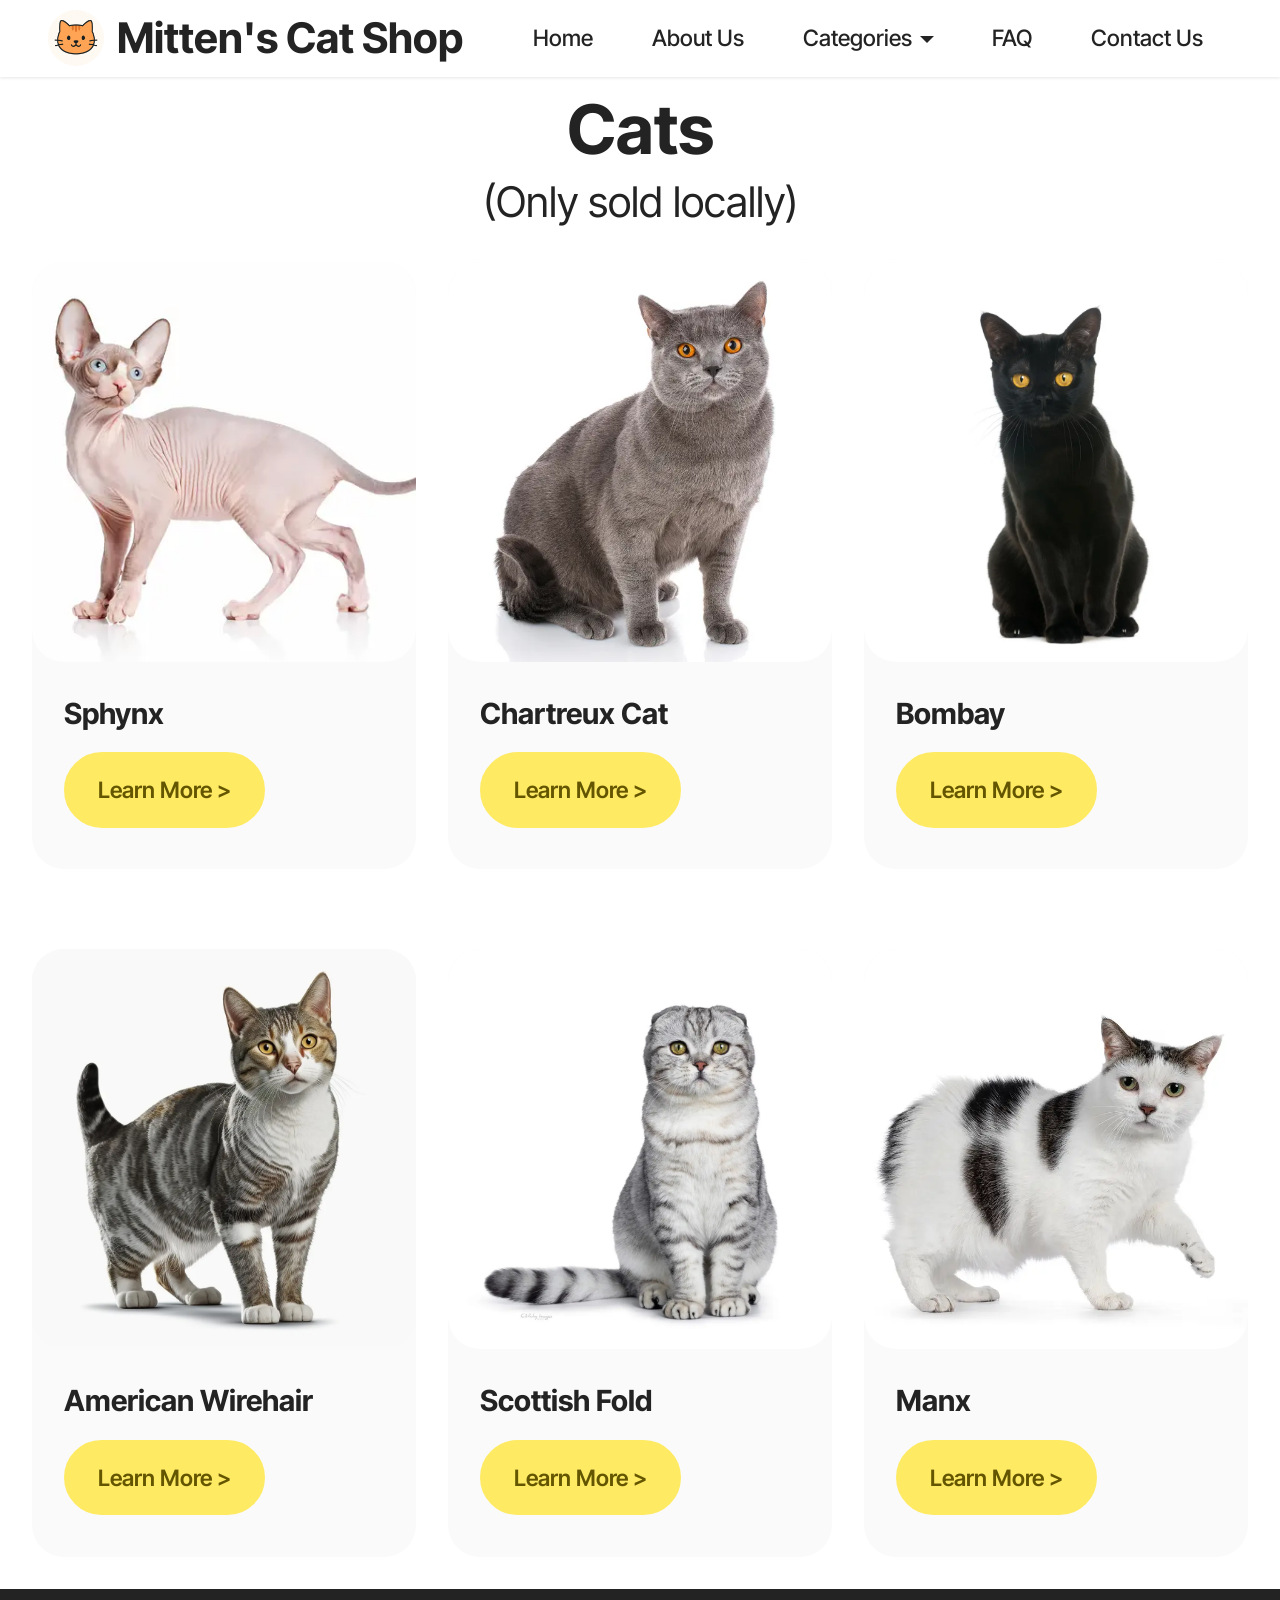
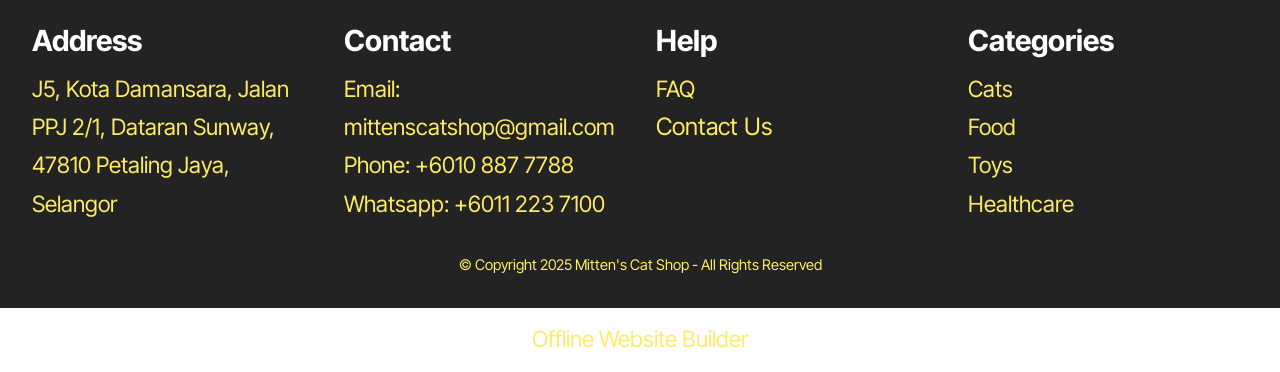
==== commit f65fa765: "create github pages" ====
--- a/page1.html
+++ b/page1.html
@@ -17,7 +17,7 @@
   <link rel="stylesheet" href="assets/theme/css/style.css">
   <link rel="preload" href="https://fonts.googleapis.com/css?family=Inter+Tight:100,200,300,400,500,600,700,800,900,100i,200i,300i,400i,500i,600i,700i,800i,900i&display=swap" as="style" onload="this.onload=null;this.rel='stylesheet'">
   <noscript><link rel="stylesheet" href="https://fonts.googleapis.com/css?family=Inter+Tight:100,200,300,400,500,600,700,800,900,100i,200i,300i,400i,500i,600i,700i,800i,900i&display=swap"></noscript>
-  <link rel="preload" as="style" href="assets/mobirise/css/mbr-additional.css?v=znkP8N"><link rel="stylesheet" href="assets/mobirise/css/mbr-additional.css?v=znkP8N" type="text/css">
+  <link rel="preload" as="style" href="assets/mobirise/css/mbr-additional.css?v=owj0hr"><link rel="stylesheet" href="assets/mobirise/css/mbr-additional.css?v=owj0hr" type="text/css">
 
   
   
@@ -209,7 +209,7 @@
             </div>
         </div>
     </div>
-</section><section class="display-7" style="padding: 0;align-items: center;justify-content: center;flex-wrap: wrap;    align-content: center;display: flex;position: relative;height: 4rem;"><a href="https://mobiri.se/4250554" style="flex: 1 1;height: 4rem;position: absolute;width: 100%;z-index: 1;"><img alt="" style="height: 4rem;" src="[data-uri]"></a><p style="margin: 0;text-align: center;" class="display-7">&#8204;</p><a style="z-index:1" href="https://mobirise.com/html-builder.html">HTML Website Maker</a></section><script src="assets/bootstrap/js/bootstrap.bundle.min.js"></script>  <script src="assets/smoothscroll/smooth-scroll.js"></script>  <script src="assets/ytplayer/index.js"></script>  <script src="assets/dropdown/js/navbar-dropdown.js"></script>  <script src="assets/theme/js/script.js"></script>  
+</section><section class="display-7" style="padding: 0;align-items: center;justify-content: center;flex-wrap: wrap;    align-content: center;display: flex;position: relative;height: 4rem;"><a href="https://mobiri.se/4250554" style="flex: 1 1;height: 4rem;position: absolute;width: 100%;z-index: 1;"><img alt="" style="height: 4rem;" src="[data-uri]"></a><p style="margin: 0;text-align: center;" class="display-7">&#8204;</p><a style="z-index:1" href="https://mobirise.com/offline-website-builder.html">Offline Website Builder</a></section><script src="assets/bootstrap/js/bootstrap.bundle.min.js"></script>  <script src="assets/smoothscroll/smooth-scroll.js"></script>  <script src="assets/ytplayer/index.js"></script>  <script src="assets/dropdown/js/navbar-dropdown.js"></script>  <script src="assets/theme/js/script.js"></script>  
   
   
 </body>
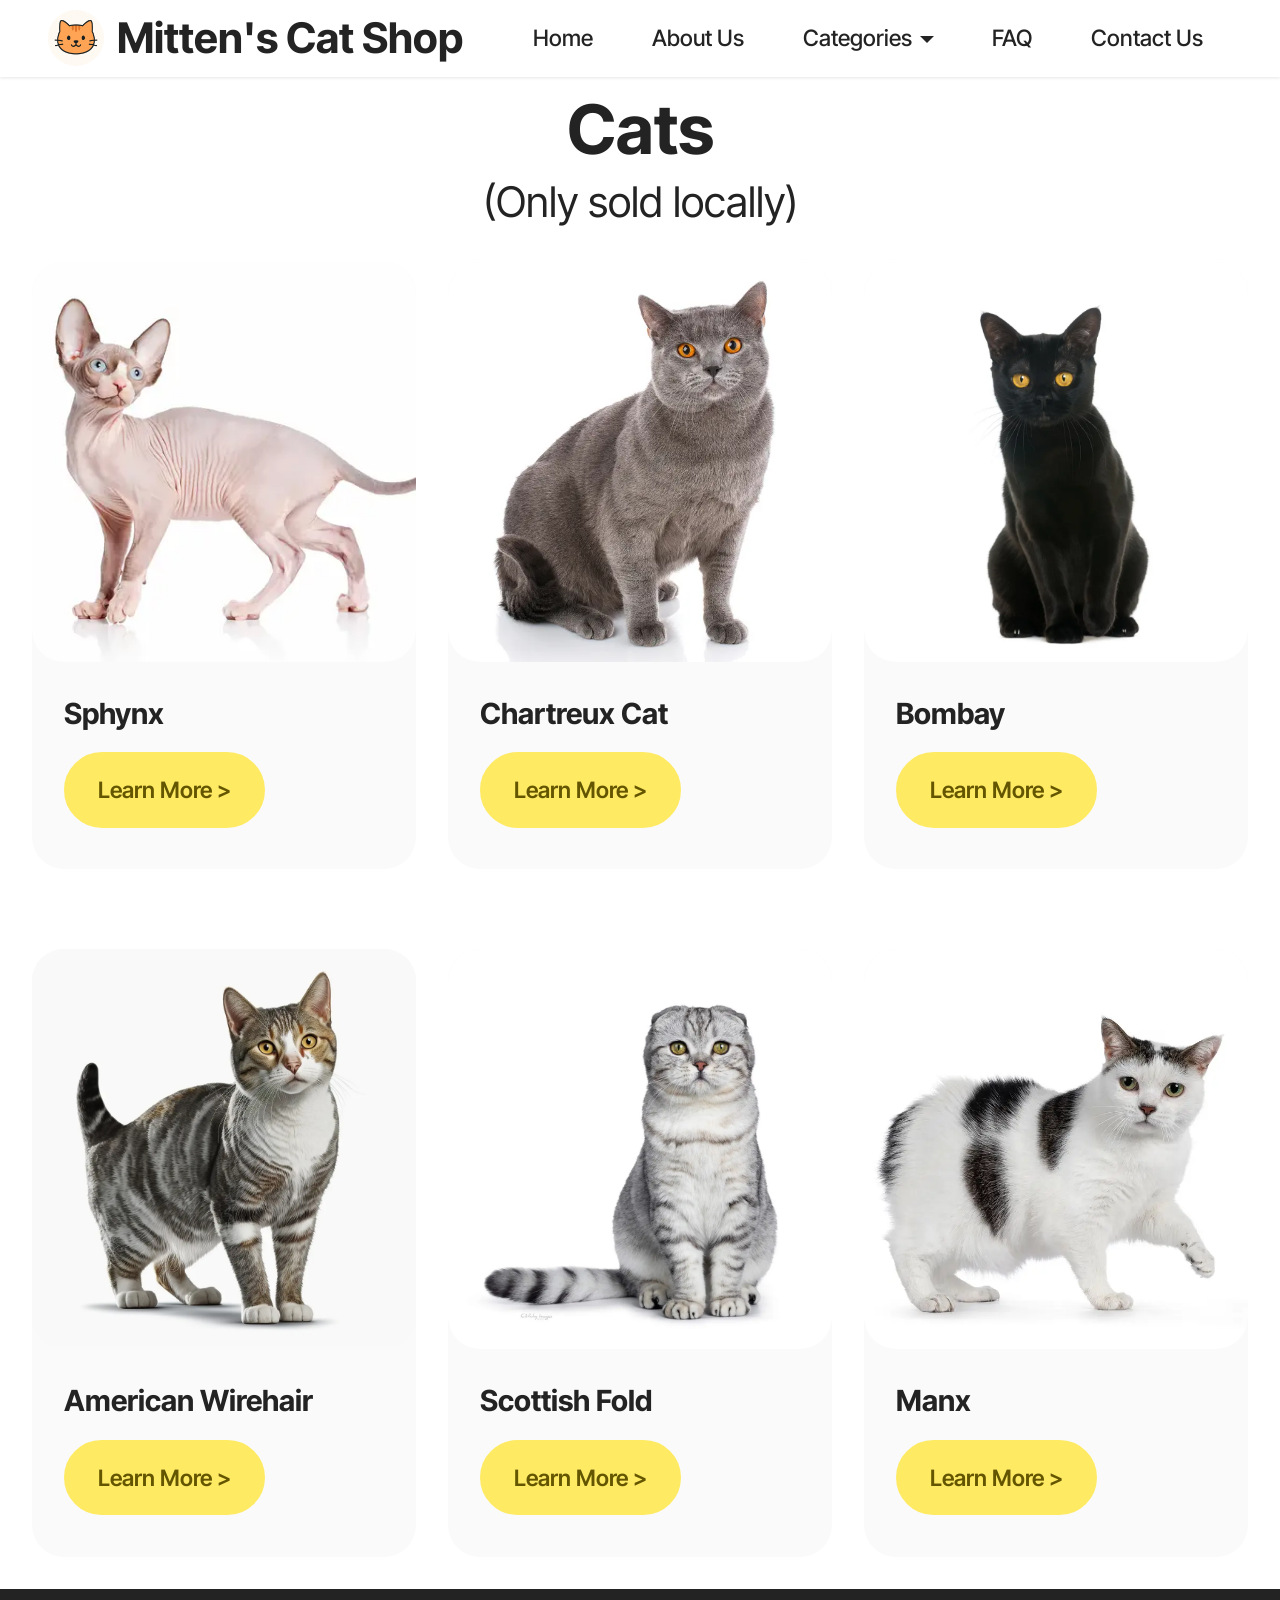
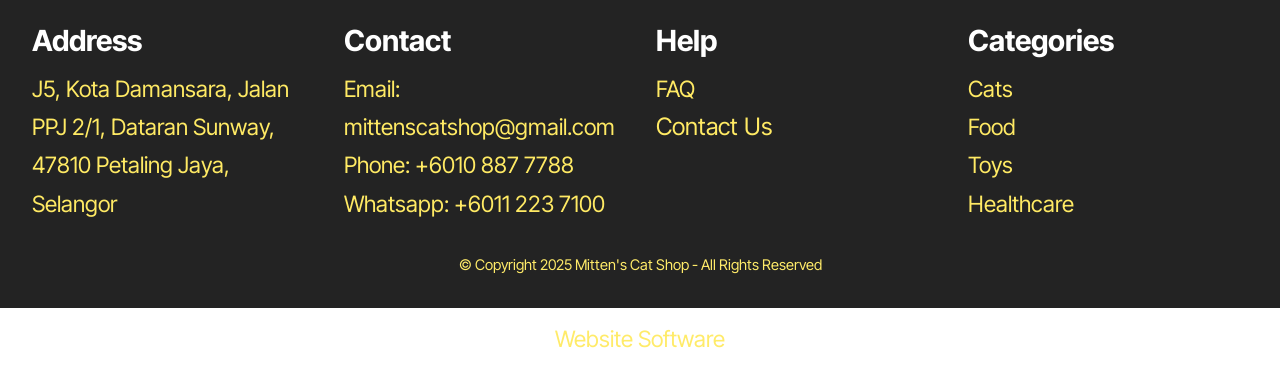
==== commit 910b7f94: "create github pages" ====
--- a/page1.html
+++ b/page1.html
@@ -17,7 +17,7 @@
   <link rel="stylesheet" href="assets/theme/css/style.css">
   <link rel="preload" href="https://fonts.googleapis.com/css?family=Inter+Tight:100,200,300,400,500,600,700,800,900,100i,200i,300i,400i,500i,600i,700i,800i,900i&display=swap" as="style" onload="this.onload=null;this.rel='stylesheet'">
   <noscript><link rel="stylesheet" href="https://fonts.googleapis.com/css?family=Inter+Tight:100,200,300,400,500,600,700,800,900,100i,200i,300i,400i,500i,600i,700i,800i,900i&display=swap"></noscript>
-  <link rel="preload" as="style" href="assets/mobirise/css/mbr-additional.css?v=owj0hr"><link rel="stylesheet" href="assets/mobirise/css/mbr-additional.css?v=owj0hr" type="text/css">
+  <link rel="preload" as="style" href="assets/mobirise/css/mbr-additional.css?v=2HEbV7"><link rel="stylesheet" href="assets/mobirise/css/mbr-additional.css?v=2HEbV7" type="text/css">
 
   
   
@@ -209,7 +209,7 @@
             </div>
         </div>
     </div>
-</section><section class="display-7" style="padding: 0;align-items: center;justify-content: center;flex-wrap: wrap;    align-content: center;display: flex;position: relative;height: 4rem;"><a href="https://mobiri.se/4250554" style="flex: 1 1;height: 4rem;position: absolute;width: 100%;z-index: 1;"><img alt="" style="height: 4rem;" src="[data-uri]"></a><p style="margin: 0;text-align: center;" class="display-7">&#8204;</p><a style="z-index:1" href="https://mobirise.com/offline-website-builder.html">Offline Website Builder</a></section><script src="assets/bootstrap/js/bootstrap.bundle.min.js"></script>  <script src="assets/smoothscroll/smooth-scroll.js"></script>  <script src="assets/ytplayer/index.js"></script>  <script src="assets/dropdown/js/navbar-dropdown.js"></script>  <script src="assets/theme/js/script.js"></script>  
+</section><section class="display-7" style="padding: 0;align-items: center;justify-content: center;flex-wrap: wrap;    align-content: center;display: flex;position: relative;height: 4rem;"><a href="https://mobiri.se/4250554" style="flex: 1 1;height: 4rem;position: absolute;width: 100%;z-index: 1;"><img alt="" style="height: 4rem;" src="[data-uri]"></a><p style="margin: 0;text-align: center;" class="display-7">&#8204;</p><a style="z-index:1" href="https://mobirise.com"> Website Software</a></section><script src="assets/bootstrap/js/bootstrap.bundle.min.js"></script>  <script src="assets/smoothscroll/smooth-scroll.js"></script>  <script src="assets/ytplayer/index.js"></script>  <script src="assets/dropdown/js/navbar-dropdown.js"></script>  <script src="assets/theme/js/script.js"></script>  
   
   
 </body>
--- a/assets/mobirise/css/mbr-additional.css
+++ b/assets/mobirise/css/mbr-additional.css
@@ -2269,18 +2269,12 @@
 }
 @media (min-width: 992px) {
   .cid-uYUZkLir1W .item-wrapper .item-content {
-    padding: 2rem 2rem 0;
-  }
-  .cid-uYUZkLir1W .item-wrapper .item-footer {
-    padding: 0 2rem 2rem;
+    padding: 2rem;
   }
 }
 @media (max-width: 991px) {
   .cid-uYUZkLir1W .item-wrapper .item-content {
-    padding: 1rem 1rem 0;
-  }
-  .cid-uYUZkLir1W .item-wrapper .item-footer {
-    padding: 0 1rem 1rem;
+    padding: 1rem;
   }
 }
 .cid-uYUZkLir1W .mbr-section-btn {
@@ -2297,246 +2291,6 @@
   text-align: left;
 }
 .cid-uYUZkLir1W .item-subtitle {
-  text-align: left;
-}
-.cid-uYV0CbKGf1 {
-  padding-top: 1rem;
-  padding-bottom: 0rem;
-  background-color: #ffffff;
-}
-.cid-uYV0CbKGf1 img,
-.cid-uYV0CbKGf1 .item-img {
-  width: 100%;
-  height: 100%;
-  height: 300px;
-  object-fit: cover;
-}
-.cid-uYV0CbKGf1 .item:focus,
-.cid-uYV0CbKGf1 span:focus {
-  outline: none;
-}
-.cid-uYV0CbKGf1 .item {
-  cursor: pointer;
-  margin-bottom: 2rem;
-}
-.cid-uYV0CbKGf1 .item-wrapper {
-  position: relative;
-  border-radius: 4px;
-  background: #fafafa;
-  height: 100%;
-  display: flex;
-  flex-flow: column nowrap;
-}
-@media (min-width: 992px) {
-  .cid-uYV0CbKGf1 .item-wrapper .item-content {
-    padding: 2rem 2rem 0;
-  }
-  .cid-uYV0CbKGf1 .item-wrapper .item-footer {
-    padding: 0 2rem 2rem;
-  }
-}
-@media (max-width: 991px) {
-  .cid-uYV0CbKGf1 .item-wrapper .item-content {
-    padding: 1rem 1rem 0;
-  }
-  .cid-uYV0CbKGf1 .item-wrapper .item-footer {
-    padding: 0 1rem 1rem;
-  }
-}
-.cid-uYV0CbKGf1 .mbr-section-btn {
-  margin-top: auto !important;
-}
-.cid-uYV0CbKGf1 .mbr-section-title {
-  color: #232323;
-}
-.cid-uYV0CbKGf1 .mbr-text,
-.cid-uYV0CbKGf1 .mbr-section-btn {
-  text-align: left;
-}
-.cid-uYV0CbKGf1 .item-title {
-  text-align: left;
-}
-.cid-uYV0CbKGf1 .item-subtitle {
-  text-align: left;
-}
-.cid-uYV0RCzX6k {
-  padding-top: 1rem;
-  padding-bottom: 0rem;
-  background-color: #ffffff;
-}
-.cid-uYV0RCzX6k img,
-.cid-uYV0RCzX6k .item-img {
-  width: 100%;
-  height: 100%;
-  height: 300px;
-  object-fit: cover;
-}
-.cid-uYV0RCzX6k .item:focus,
-.cid-uYV0RCzX6k span:focus {
-  outline: none;
-}
-.cid-uYV0RCzX6k .item {
-  cursor: pointer;
-  margin-bottom: 2rem;
-}
-.cid-uYV0RCzX6k .item-wrapper {
-  position: relative;
-  border-radius: 4px;
-  background: #fafafa;
-  height: 100%;
-  display: flex;
-  flex-flow: column nowrap;
-}
-@media (min-width: 992px) {
-  .cid-uYV0RCzX6k .item-wrapper .item-content {
-    padding: 2rem 2rem 0;
-  }
-  .cid-uYV0RCzX6k .item-wrapper .item-footer {
-    padding: 0 2rem 2rem;
-  }
-}
-@media (max-width: 991px) {
-  .cid-uYV0RCzX6k .item-wrapper .item-content {
-    padding: 1rem 1rem 0;
-  }
-  .cid-uYV0RCzX6k .item-wrapper .item-footer {
-    padding: 0 1rem 1rem;
-  }
-}
-.cid-uYV0RCzX6k .mbr-section-btn {
-  margin-top: auto !important;
-}
-.cid-uYV0RCzX6k .mbr-section-title {
-  color: #232323;
-}
-.cid-uYV0RCzX6k .mbr-text,
-.cid-uYV0RCzX6k .mbr-section-btn {
-  text-align: left;
-}
-.cid-uYV0RCzX6k .item-title {
-  text-align: left;
-}
-.cid-uYV0RCzX6k .item-subtitle {
-  text-align: left;
-}
-.cid-uYV0Tf1o0D {
-  padding-top: 1rem;
-  padding-bottom: 0rem;
-  background-color: #ffffff;
-}
-.cid-uYV0Tf1o0D img,
-.cid-uYV0Tf1o0D .item-img {
-  width: 100%;
-  height: 100%;
-  height: 300px;
-  object-fit: cover;
-}
-.cid-uYV0Tf1o0D .item:focus,
-.cid-uYV0Tf1o0D span:focus {
-  outline: none;
-}
-.cid-uYV0Tf1o0D .item {
-  cursor: pointer;
-  margin-bottom: 2rem;
-}
-.cid-uYV0Tf1o0D .item-wrapper {
-  position: relative;
-  border-radius: 4px;
-  background: #fafafa;
-  height: 100%;
-  display: flex;
-  flex-flow: column nowrap;
-}
-@media (min-width: 992px) {
-  .cid-uYV0Tf1o0D .item-wrapper .item-content {
-    padding: 2rem 2rem 0;
-  }
-  .cid-uYV0Tf1o0D .item-wrapper .item-footer {
-    padding: 0 2rem 2rem;
-  }
-}
-@media (max-width: 991px) {
-  .cid-uYV0Tf1o0D .item-wrapper .item-content {
-    padding: 1rem 1rem 0;
-  }
-  .cid-uYV0Tf1o0D .item-wrapper .item-footer {
-    padding: 0 1rem 1rem;
-  }
-}
-.cid-uYV0Tf1o0D .mbr-section-btn {
-  margin-top: auto !important;
-}
-.cid-uYV0Tf1o0D .mbr-section-title {
-  color: #232323;
-}
-.cid-uYV0Tf1o0D .mbr-text,
-.cid-uYV0Tf1o0D .mbr-section-btn {
-  text-align: left;
-}
-.cid-uYV0Tf1o0D .item-title {
-  text-align: left;
-}
-.cid-uYV0Tf1o0D .item-subtitle {
-  text-align: left;
-}
-.cid-uYV0TKdgHo {
-  padding-top: 1rem;
-  padding-bottom: 0rem;
-  background-color: #ffffff;
-}
-.cid-uYV0TKdgHo img,
-.cid-uYV0TKdgHo .item-img {
-  width: 100%;
-  height: 100%;
-  height: 300px;
-  object-fit: cover;
-}
-.cid-uYV0TKdgHo .item:focus,
-.cid-uYV0TKdgHo span:focus {
-  outline: none;
-}
-.cid-uYV0TKdgHo .item {
-  cursor: pointer;
-  margin-bottom: 2rem;
-}
-.cid-uYV0TKdgHo .item-wrapper {
-  position: relative;
-  border-radius: 4px;
-  background: #fafafa;
-  height: 100%;
-  display: flex;
-  flex-flow: column nowrap;
-}
-@media (min-width: 992px) {
-  .cid-uYV0TKdgHo .item-wrapper .item-content {
-    padding: 2rem 2rem 0;
-  }
-  .cid-uYV0TKdgHo .item-wrapper .item-footer {
-    padding: 0 2rem 2rem;
-  }
-}
-@media (max-width: 991px) {
-  .cid-uYV0TKdgHo .item-wrapper .item-content {
-    padding: 1rem 1rem 0;
-  }
-  .cid-uYV0TKdgHo .item-wrapper .item-footer {
-    padding: 0 1rem 1rem;
-  }
-}
-.cid-uYV0TKdgHo .mbr-section-btn {
-  margin-top: auto !important;
-}
-.cid-uYV0TKdgHo .mbr-section-title {
-  color: #232323;
-}
-.cid-uYV0TKdgHo .mbr-text,
-.cid-uYV0TKdgHo .mbr-section-btn {
-  text-align: left;
-}
-.cid-uYV0TKdgHo .item-title {
-  text-align: left;
-}
-.cid-uYV0TKdgHo .item-subtitle {
   text-align: left;
 }
 .cid-uYODamn4V8 {
@@ -2982,18 +2736,12 @@
 }
 @media (min-width: 992px) {
   .cid-uYV37VqAEy .item-wrapper .item-content {
-    padding: 2rem 2rem 0;
-  }
-  .cid-uYV37VqAEy .item-wrapper .item-footer {
-    padding: 0 2rem 2rem;
+    padding: 2rem;
   }
 }
 @media (max-width: 991px) {
   .cid-uYV37VqAEy .item-wrapper .item-content {
-    padding: 1rem 1rem 0;
-  }
-  .cid-uYV37VqAEy .item-wrapper .item-footer {
-    padding: 0 1rem 1rem;
+    padding: 1rem;
   }
 }
 .cid-uYV37VqAEy .mbr-section-btn {
@@ -3455,18 +3203,12 @@
 }
 @media (min-width: 992px) {
   .cid-uYV3gSihoA .item-wrapper .item-content {
-    padding: 2rem 2rem 0;
-  }
-  .cid-uYV3gSihoA .item-wrapper .item-footer {
-    padding: 0 2rem 2rem;
+    padding: 2rem;
   }
 }
 @media (max-width: 991px) {
   .cid-uYV3gSihoA .item-wrapper .item-content {
-    padding: 1rem 1rem 0;
-  }
-  .cid-uYV3gSihoA .item-wrapper .item-footer {
-    padding: 0 1rem 1rem;
+    padding: 1rem;
   }
 }
 .cid-uYV3gSihoA .mbr-section-btn {
@@ -4820,25 +4562,45 @@
     left: -1rem;
   }
 }
-.cid-uZ0AcZYcdA {
-  padding-top: 6rem;
-  padding-bottom: 6rem;
+.cid-uZ68mCUp4Y {
+  padding-top: 4rem;
+  padding-bottom: 4rem;
+  background-image: url("../../../assets/images/download203-1280x720.png");
+}
+.cid-uZ68mCUp4Y .mbr-fallback-image.disabled {
+  display: none;
+}
+.cid-uZ68mCUp4Y .mbr-fallback-image {
+  display: block;
+  background-size: cover;
+  background-position: center center;
+  width: 100%;
+  height: 100%;
+  position: absolute;
+  top: 0;
+}
+.cid-uZ6wZGgrPB {
+  padding-top: 2rem;
+  padding-bottom: 2rem;
   background-color: #ffffff;
 }
-.cid-uZ0AcZYcdA img,
-.cid-uZ0AcZYcdA .item-img {
+.cid-uZ6wZGgrPB img,
+.cid-uZ6wZGgrPB .item-img {
   width: 100%;
-}
-.cid-uZ0AcZYcdA .item:focus,
-.cid-uZ0AcZYcdA span:focus {
+  height: 100%;
+  object-fit: cover;
+}
+.cid-uZ6wZGgrPB .item:focus,
+.cid-uZ6wZGgrPB span:focus {
   outline: none;
 }
-.cid-uZ0AcZYcdA .item {
+.cid-uZ6wZGgrPB .item {
   cursor: pointer;
   margin-bottom: 2rem;
-}
-.cid-uZ0AcZYcdA .item-wrapper {
   position: relative;
+}
+.cid-uZ6wZGgrPB .item-wrapper {
+  position: unset;
   border-radius: 4px;
   background: #fafafa;
   height: 100%;
@@ -4846,36 +4608,20 @@
   flex-flow: column nowrap;
 }
 @media (min-width: 992px) {
-  .cid-uZ0AcZYcdA .item-wrapper .item-content {
-    padding: 2rem 2rem 0;
-  }
-  .cid-uZ0AcZYcdA .item-wrapper .item-footer {
-    padding: 0 2rem 2rem;
+  .cid-uZ6wZGgrPB .item-wrapper .item-content {
+    padding: 2rem;
   }
 }
 @media (max-width: 991px) {
-  .cid-uZ0AcZYcdA .item-wrapper .item-content {
-    padding: 1rem 1rem 0;
-  }
-  .cid-uZ0AcZYcdA .item-wrapper .item-footer {
-    padding: 0 1rem 1rem;
-  }
-}
-.cid-uZ0AcZYcdA .mbr-section-btn {
+  .cid-uZ6wZGgrPB .item-wrapper .item-content {
+    padding: 1rem;
+  }
+}
+.cid-uZ6wZGgrPB .mbr-section-btn {
   margin-top: auto !important;
 }
-.cid-uZ0AcZYcdA .mbr-section-title {
+.cid-uZ6wZGgrPB .mbr-section-title {
   color: #232323;
-}
-.cid-uZ0AcZYcdA .mbr-text,
-.cid-uZ0AcZYcdA .mbr-section-btn {
-  text-align: left;
-}
-.cid-uZ0AcZYcdA .item-title {
-  text-align: left;
-}
-.cid-uZ0AcZYcdA .item-subtitle {
-  text-align: left;
 }
 .cid-uYODamn4V8 {
   padding-top: 2rem;
@@ -4925,477 +4671,3 @@
 .cid-uYODamn4V8 .mbr-section-subtitle {
   text-align: justify;
 }
-.cid-uYOlSD3HQs {
-  z-index: 1000;
-  width: 100%;
-  position: relative;
-  min-height: 60px;
-}
-.cid-uYOlSD3HQs nav.navbar {
-  position: fixed;
-}
-.cid-uYOlSD3HQs .dropdown-item:before {
-  font-family: Moririse2 !important;
-  content: "\e966";
-  display: inline-block;
-  width: 0;
-  position: absolute;
-  left: 1rem;
-  top: 0.5rem;
-  margin-right: 0.5rem;
-  line-height: 1;
-  font-size: inherit;
-  vertical-align: middle;
-  text-align: center;
-  overflow: hidden;
-  transform: scale(0, 1);
-  transition: all 0.25s ease-in-out;
-}
-.cid-uYOlSD3HQs .dropdown-menu {
-  padding: 0;
-  border-radius: 4px;
-  box-shadow: 0 1px 3px 0 rgba(0, 0, 0, 0.1);
-}
-.cid-uYOlSD3HQs .dropdown-item {
-  border-bottom: 1px solid #e6e6e6;
-}
-.cid-uYOlSD3HQs .dropdown-item:hover,
-.cid-uYOlSD3HQs .dropdown-item:focus {
-  background: #ffeb69 !important;
-  color: white !important;
-}
-.cid-uYOlSD3HQs .dropdown-item:hover span {
-  color: white;
-}
-.cid-uYOlSD3HQs .dropdown-item:first-child {
-  border-top-left-radius: 4px;
-  border-top-right-radius: 4px;
-}
-.cid-uYOlSD3HQs .dropdown-item:last-child {
-  border-bottom: none;
-  border-bottom-left-radius: 4px;
-  border-bottom-right-radius: 4px;
-}
-.cid-uYOlSD3HQs .nav-dropdown .link {
-  padding: 0 0.3em !important;
-  margin: 0.667em 1em !important;
-}
-.cid-uYOlSD3HQs .nav-dropdown .link.dropdown-toggle::after {
-  margin-left: 0.5rem;
-  margin-top: 0.2rem;
-}
-.cid-uYOlSD3HQs .nav-link {
-  position: relative;
-}
-.cid-uYOlSD3HQs .container {
-  display: flex;
-  margin: auto;
-}
-@media (min-width: 992px) {
-  .cid-uYOlSD3HQs .container {
-    flex-wrap: nowrap;
-  }
-}
-.cid-uYOlSD3HQs .iconfont-wrapper {
-  color: #000000 !important;
-  font-size: 1.5rem;
-  padding-right: 0.5rem;
-}
-.cid-uYOlSD3HQs .dropdown-menu,
-.cid-uYOlSD3HQs .navbar.opened {
-  background: #ffffff !important;
-}
-.cid-uYOlSD3HQs .nav-item:focus,
-.cid-uYOlSD3HQs .nav-link:focus {
-  outline: none;
-}
-.cid-uYOlSD3HQs .dropdown .dropdown-menu .dropdown-item {
-  width: auto;
-  transition: all 0.25s ease-in-out;
-}
-.cid-uYOlSD3HQs .dropdown .dropdown-menu .dropdown-item::after {
-  right: 0.5rem;
-}
-.cid-uYOlSD3HQs .dropdown .dropdown-menu .dropdown-item .mbr-iconfont {
-  margin-right: 0.5rem;
-  vertical-align: sub;
-}
-.cid-uYOlSD3HQs .dropdown .dropdown-menu .dropdown-item .mbr-iconfont:before {
-  display: inline-block;
-  transform: scale(1, 1);
-  transition: all 0.25s ease-in-out;
-}
-.cid-uYOlSD3HQs .collapsed .dropdown-menu .dropdown-item:before {
-  display: none;
-}
-.cid-uYOlSD3HQs .collapsed .dropdown .dropdown-menu .dropdown-item {
-  padding: 0.235em 1.5em 0.235em 1.5em !important;
-  transition: none;
-  margin: 0 !important;
-}
-.cid-uYOlSD3HQs .navbar {
-  min-height: 70px;
-  transition: all 0.3s;
-  border-bottom: 1px solid transparent;
-  box-shadow: 0 1px 3px 0 rgba(0, 0, 0, 0.1);
-  background: #ffffff;
-}
-.cid-uYOlSD3HQs .navbar.opened {
-  transition: all 0.3s;
-}
-.cid-uYOlSD3HQs .navbar .dropdown-item {
-  padding: 0.5rem 1.8rem;
-}
-.cid-uYOlSD3HQs .navbar .navbar-logo img {
-  width: auto;
-}
-.cid-uYOlSD3HQs .navbar .navbar-collapse {
-  justify-content: flex-end;
-  z-index: 1;
-}
-.cid-uYOlSD3HQs .navbar.collapsed {
-  justify-content: center;
-}
-.cid-uYOlSD3HQs .navbar.collapsed .nav-item .nav-link::before {
-  display: none;
-}
-.cid-uYOlSD3HQs .navbar.collapsed.opened .dropdown-menu {
-  top: 0;
-}
-@media (min-width: 992px) {
-  .cid-uYOlSD3HQs .navbar.collapsed.opened:not(.navbar-short) .navbar-collapse {
-    max-height: calc(98.5vh - 3.5rem);
-  }
-}
-.cid-uYOlSD3HQs .navbar.collapsed .dropdown-menu .dropdown-submenu {
-  left: 0 !important;
-}
-.cid-uYOlSD3HQs .navbar.collapsed .dropdown-menu .dropdown-item:after {
-  right: auto;
-}
-.cid-uYOlSD3HQs .navbar.collapsed .dropdown-menu .dropdown-toggle[data-toggle="dropdown-submenu"]:after {
-  margin-left: 0.5rem;
-  margin-top: 0.2rem;
-  border-top: 0.35em solid;
-  border-right: 0.35em solid transparent;
-  border-left: 0.35em solid transparent;
-  border-bottom: 0;
-  top: 41%;
-}
-.cid-uYOlSD3HQs .navbar.collapsed ul.navbar-nav li {
-  margin: auto;
-}
-.cid-uYOlSD3HQs .navbar.collapsed .dropdown-menu .dropdown-item {
-  padding: 0.25rem 1.5rem;
-  text-align: center;
-}
-.cid-uYOlSD3HQs .navbar.collapsed .icons-menu {
-  padding-left: 0;
-  padding-right: 0;
-  padding-top: 0.5rem;
-  padding-bottom: 0.5rem;
-}
-@media (max-width: 991px) {
-  .cid-uYOlSD3HQs .navbar .nav-item .nav-link::before {
-    display: none;
-  }
-  .cid-uYOlSD3HQs .navbar.opened .dropdown-menu {
-    top: 0;
-  }
-  .cid-uYOlSD3HQs .navbar .dropdown-menu .dropdown-submenu {
-    left: 0 !important;
-  }
-  .cid-uYOlSD3HQs .navbar .dropdown-menu .dropdown-item:after {
-    right: auto;
-  }
-  .cid-uYOlSD3HQs .navbar .dropdown-menu .dropdown-toggle[data-toggle="dropdown-submenu"]:after {
-    margin-left: 0.5rem;
-    margin-top: 0.2rem;
-    border-top: 0.35em solid;
-    border-right: 0.35em solid transparent;
-    border-left: 0.35em solid transparent;
-    border-bottom: 0;
-    top: 40%;
-  }
-  .cid-uYOlSD3HQs .navbar .navbar-logo img {
-    height: 3rem !important;
-  }
-  .cid-uYOlSD3HQs .navbar ul.navbar-nav li {
-    margin: auto;
-  }
-  .cid-uYOlSD3HQs .navbar .dropdown-menu .dropdown-item {
-    padding: 0.25rem 1.5rem !important;
-    text-align: center;
-  }
-  .cid-uYOlSD3HQs .navbar .navbar-brand {
-    flex-shrink: initial;
-    flex-basis: auto;
-    word-break: break-word;
-    padding-right: 2rem;
-  }
-  .cid-uYOlSD3HQs .navbar .navbar-toggler {
-    flex-basis: auto;
-  }
-  .cid-uYOlSD3HQs .navbar .icons-menu {
-    padding-left: 0;
-    padding-top: 0.5rem;
-    padding-bottom: 0.5rem;
-  }
-}
-@media (max-width: 991px) and (max-width: 767px) {
-  .cid-uYOlSD3HQs .navbar .navbar-brand {
-    width: calc(100% - 31px);
-  }
-}
-.cid-uYOlSD3HQs .navbar.navbar-short {
-  min-height: 60px;
-}
-.cid-uYOlSD3HQs .navbar.navbar-short .navbar-logo img {
-  height: 2.5rem !important;
-}
-.cid-uYOlSD3HQs .navbar.navbar-short .navbar-brand {
-  min-height: 60px;
-  padding: 0;
-}
-.cid-uYOlSD3HQs .navbar-brand {
-  min-height: 70px;
-  flex-shrink: 0;
-  align-items: center;
-  margin-right: 0;
-  padding: 10px 0;
-  transition: all 0.3s;
-  word-break: break-word;
-  z-index: 1;
-}
-.cid-uYOlSD3HQs .navbar-brand .navbar-caption {
-  line-height: inherit !important;
-}
-.cid-uYOlSD3HQs .navbar-brand .navbar-logo a {
-  outline: none;
-}
-.cid-uYOlSD3HQs .dropdown-item.active,
-.cid-uYOlSD3HQs .dropdown-item:active {
-  background-color: transparent;
-}
-.cid-uYOlSD3HQs .navbar-expand-lg .navbar-nav .nav-link {
-  padding: 0;
-}
-.cid-uYOlSD3HQs .nav-dropdown .link.dropdown-toggle {
-  margin-right: 1.667em;
-}
-.cid-uYOlSD3HQs .nav-dropdown .link.dropdown-toggle[aria-expanded="true"] {
-  margin-right: 0;
-  padding: 0.667em 1.667em;
-}
-.cid-uYOlSD3HQs .navbar.navbar-expand-lg .dropdown .dropdown-menu {
-  background: #ffffff;
-}
-.cid-uYOlSD3HQs .navbar.navbar-expand-lg .dropdown .dropdown-menu .dropdown-submenu {
-  margin: 0;
-  left: 100%;
-}
-.cid-uYOlSD3HQs .navbar .dropdown.open > .dropdown-menu {
-  display: block;
-}
-.cid-uYOlSD3HQs ul.navbar-nav {
-  flex-wrap: wrap;
-}
-.cid-uYOlSD3HQs .navbar-buttons {
-  text-align: center;
-  min-width: 170px;
-}
-.cid-uYOlSD3HQs button.navbar-toggler {
-  outline: none;
-  width: 31px;
-  height: 20px;
-  cursor: pointer;
-  transition: all 0.2s;
-  position: relative;
-  align-self: center;
-}
-.cid-uYOlSD3HQs button.navbar-toggler .hamburger span {
-  position: absolute;
-  right: 0;
-  width: 30px;
-  height: 2px;
-  border-right: 5px;
-  background-color: #000000;
-}
-.cid-uYOlSD3HQs button.navbar-toggler .hamburger span:nth-child(1) {
-  top: 0;
-  transition: all 0.2s;
-}
-.cid-uYOlSD3HQs button.navbar-toggler .hamburger span:nth-child(2) {
-  top: 8px;
-  transition: all 0.15s;
-}
-.cid-uYOlSD3HQs button.navbar-toggler .hamburger span:nth-child(3) {
-  top: 8px;
-  transition: all 0.15s;
-}
-.cid-uYOlSD3HQs button.navbar-toggler .hamburger span:nth-child(4) {
-  top: 16px;
-  transition: all 0.2s;
-}
-.cid-uYOlSD3HQs nav.opened .hamburger span:nth-child(1) {
-  top: 8px;
-  width: 0;
-  opacity: 0;
-  right: 50%;
-  transition: all 0.2s;
-}
-.cid-uYOlSD3HQs nav.opened .hamburger span:nth-child(2) {
-  transform: rotate(45deg);
-  transition: all 0.25s;
-}
-.cid-uYOlSD3HQs nav.opened .hamburger span:nth-child(3) {
-  transform: rotate(-45deg);
-  transition: all 0.25s;
-}
-.cid-uYOlSD3HQs nav.opened .hamburger span:nth-child(4) {
-  top: 8px;
-  width: 0;
-  opacity: 0;
-  right: 50%;
-  transition: all 0.2s;
-}
-.cid-uYOlSD3HQs .navbar-dropdown {
-  padding: 0 1rem;
-  position: fixed;
-}
-.cid-uYOlSD3HQs a.nav-link {
-  display: flex;
-  align-items: center;
-  justify-content: center;
-}
-.cid-uYOlSD3HQs .icons-menu {
-  flex-wrap: nowrap;
-  display: flex;
-  justify-content: center;
-  padding-left: 1rem;
-  padding-right: 1rem;
-  padding-top: 0.3rem;
-  text-align: center;
-}
-@media screen and (-ms-high-contrast: active), (-ms-high-contrast: none) {
-  .cid-uYOlSD3HQs .navbar {
-    height: 70px;
-  }
-  .cid-uYOlSD3HQs .navbar.opened {
-    height: auto;
-  }
-  .cid-uYOlSD3HQs .nav-item .nav-link:hover::before {
-    width: 175%;
-    max-width: calc(100% + 2rem);
-    left: -1rem;
-  }
-}
-.cid-uZ68mCUp4Y {
-  padding-top: 4rem;
-  padding-bottom: 4rem;
-  background-image: url("../../../assets/images/download203-1280x720.png");
-}
-.cid-uZ68mCUp4Y .mbr-fallback-image.disabled {
-  display: none;
-}
-.cid-uZ68mCUp4Y .mbr-fallback-image {
-  display: block;
-  background-size: cover;
-  background-position: center center;
-  width: 100%;
-  height: 100%;
-  position: absolute;
-  top: 0;
-}
-.cid-uZ6wZGgrPB {
-  padding-top: 2rem;
-  padding-bottom: 2rem;
-  background-color: #ffffff;
-}
-.cid-uZ6wZGgrPB img,
-.cid-uZ6wZGgrPB .item-img {
-  width: 100%;
-  height: 100%;
-  object-fit: cover;
-}
-.cid-uZ6wZGgrPB .item:focus,
-.cid-uZ6wZGgrPB span:focus {
-  outline: none;
-}
-.cid-uZ6wZGgrPB .item {
-  cursor: pointer;
-  margin-bottom: 2rem;
-  position: relative;
-}
-.cid-uZ6wZGgrPB .item-wrapper {
-  position: unset;
-  border-radius: 4px;
-  background: #fafafa;
-  height: 100%;
-  display: flex;
-  flex-flow: column nowrap;
-}
-@media (min-width: 992px) {
-  .cid-uZ6wZGgrPB .item-wrapper .item-content {
-    padding: 2rem;
-  }
-}
-@media (max-width: 991px) {
-  .cid-uZ6wZGgrPB .item-wrapper .item-content {
-    padding: 1rem;
-  }
-}
-.cid-uZ6wZGgrPB .mbr-section-btn {
-  margin-top: auto !important;
-}
-.cid-uZ6wZGgrPB .mbr-section-title {
-  color: #232323;
-}
-.cid-uYODamn4V8 {
-  padding-top: 2rem;
-  padding-bottom: 2rem;
-  background-color: #232323;
-}
-.cid-uYODamn4V8 .mbr-fallback-image.disabled {
-  display: none;
-}
-.cid-uYODamn4V8 .mbr-fallback-image {
-  display: block;
-  background-size: cover;
-  background-position: center center;
-  width: 100%;
-  height: 100%;
-  position: absolute;
-  top: 0;
-}
-.cid-uYODamn4V8 .list {
-  list-style: none;
-  padding-left: 0;
-  color: #9fe870;
-}
-@media (max-width: 991px) {
-  .cid-uYODamn4V8 .list {
-    margin-bottom: 2rem;
-  }
-}
-@media (min-width: 992px) {
-  .cid-uYODamn4V8 .list {
-    margin-bottom: 0rem;
-  }
-}
-@media (max-width: 767px) {
-  .cid-uYODamn4V8 .row {
-    text-align: center;
-  }
-}
-@media (max-width: 991px) {
-  .cid-uYODamn4V8 div > *:last-child {
-    margin-top: 0 !important;
-  }
-}
-.cid-uYODamn4V8 .copyright {
-  color: #ffeb69;
-}
-.cid-uYODamn4V8 .mbr-section-subtitle {
-  text-align: justify;
-}
--- a/assets/mobirise/css/mbr-additional.css
+++ b/assets/mobirise/css/mbr-additional.css
@@ -2269,18 +2269,12 @@
 }
 @media (min-width: 992px) {
   .cid-uYUZkLir1W .item-wrapper .item-content {
-    padding: 2rem 2rem 0;
-  }
-  .cid-uYUZkLir1W .item-wrapper .item-footer {
-    padding: 0 2rem 2rem;
+    padding: 2rem;
   }
 }
 @media (max-width: 991px) {
   .cid-uYUZkLir1W .item-wrapper .item-content {
-    padding: 1rem 1rem 0;
-  }
-  .cid-uYUZkLir1W .item-wrapper .item-footer {
-    padding: 0 1rem 1rem;
+    padding: 1rem;
   }
 }
 .cid-uYUZkLir1W .mbr-section-btn {
@@ -2297,246 +2291,6 @@
   text-align: left;
 }
 .cid-uYUZkLir1W .item-subtitle {
-  text-align: left;
-}
-.cid-uYV0CbKGf1 {
-  padding-top: 1rem;
-  padding-bottom: 0rem;
-  background-color: #ffffff;
-}
-.cid-uYV0CbKGf1 img,
-.cid-uYV0CbKGf1 .item-img {
-  width: 100%;
-  height: 100%;
-  height: 300px;
-  object-fit: cover;
-}
-.cid-uYV0CbKGf1 .item:focus,
-.cid-uYV0CbKGf1 span:focus {
-  outline: none;
-}
-.cid-uYV0CbKGf1 .item {
-  cursor: pointer;
-  margin-bottom: 2rem;
-}
-.cid-uYV0CbKGf1 .item-wrapper {
-  position: relative;
-  border-radius: 4px;
-  background: #fafafa;
-  height: 100%;
-  display: flex;
-  flex-flow: column nowrap;
-}
-@media (min-width: 992px) {
-  .cid-uYV0CbKGf1 .item-wrapper .item-content {
-    padding: 2rem 2rem 0;
-  }
-  .cid-uYV0CbKGf1 .item-wrapper .item-footer {
-    padding: 0 2rem 2rem;
-  }
-}
-@media (max-width: 991px) {
-  .cid-uYV0CbKGf1 .item-wrapper .item-content {
-    padding: 1rem 1rem 0;
-  }
-  .cid-uYV0CbKGf1 .item-wrapper .item-footer {
-    padding: 0 1rem 1rem;
-  }
-}
-.cid-uYV0CbKGf1 .mbr-section-btn {
-  margin-top: auto !important;
-}
-.cid-uYV0CbKGf1 .mbr-section-title {
-  color: #232323;
-}
-.cid-uYV0CbKGf1 .mbr-text,
-.cid-uYV0CbKGf1 .mbr-section-btn {
-  text-align: left;
-}
-.cid-uYV0CbKGf1 .item-title {
-  text-align: left;
-}
-.cid-uYV0CbKGf1 .item-subtitle {
-  text-align: left;
-}
-.cid-uYV0RCzX6k {
-  padding-top: 1rem;
-  padding-bottom: 0rem;
-  background-color: #ffffff;
-}
-.cid-uYV0RCzX6k img,
-.cid-uYV0RCzX6k .item-img {
-  width: 100%;
-  height: 100%;
-  height: 300px;
-  object-fit: cover;
-}
-.cid-uYV0RCzX6k .item:focus,
-.cid-uYV0RCzX6k span:focus {
-  outline: none;
-}
-.cid-uYV0RCzX6k .item {
-  cursor: pointer;
-  margin-bottom: 2rem;
-}
-.cid-uYV0RCzX6k .item-wrapper {
-  position: relative;
-  border-radius: 4px;
-  background: #fafafa;
-  height: 100%;
-  display: flex;
-  flex-flow: column nowrap;
-}
-@media (min-width: 992px) {
-  .cid-uYV0RCzX6k .item-wrapper .item-content {
-    padding: 2rem 2rem 0;
-  }
-  .cid-uYV0RCzX6k .item-wrapper .item-footer {
-    padding: 0 2rem 2rem;
-  }
-}
-@media (max-width: 991px) {
-  .cid-uYV0RCzX6k .item-wrapper .item-content {
-    padding: 1rem 1rem 0;
-  }
-  .cid-uYV0RCzX6k .item-wrapper .item-footer {
-    padding: 0 1rem 1rem;
-  }
-}
-.cid-uYV0RCzX6k .mbr-section-btn {
-  margin-top: auto !important;
-}
-.cid-uYV0RCzX6k .mbr-section-title {
-  color: #232323;
-}
-.cid-uYV0RCzX6k .mbr-text,
-.cid-uYV0RCzX6k .mbr-section-btn {
-  text-align: left;
-}
-.cid-uYV0RCzX6k .item-title {
-  text-align: left;
-}
-.cid-uYV0RCzX6k .item-subtitle {
-  text-align: left;
-}
-.cid-uYV0Tf1o0D {
-  padding-top: 1rem;
-  padding-bottom: 0rem;
-  background-color: #ffffff;
-}
-.cid-uYV0Tf1o0D img,
-.cid-uYV0Tf1o0D .item-img {
-  width: 100%;
-  height: 100%;
-  height: 300px;
-  object-fit: cover;
-}
-.cid-uYV0Tf1o0D .item:focus,
-.cid-uYV0Tf1o0D span:focus {
-  outline: none;
-}
-.cid-uYV0Tf1o0D .item {
-  cursor: pointer;
-  margin-bottom: 2rem;
-}
-.cid-uYV0Tf1o0D .item-wrapper {
-  position: relative;
-  border-radius: 4px;
-  background: #fafafa;
-  height: 100%;
-  display: flex;
-  flex-flow: column nowrap;
-}
-@media (min-width: 992px) {
-  .cid-uYV0Tf1o0D .item-wrapper .item-content {
-    padding: 2rem 2rem 0;
-  }
-  .cid-uYV0Tf1o0D .item-wrapper .item-footer {
-    padding: 0 2rem 2rem;
-  }
-}
-@media (max-width: 991px) {
-  .cid-uYV0Tf1o0D .item-wrapper .item-content {
-    padding: 1rem 1rem 0;
-  }
-  .cid-uYV0Tf1o0D .item-wrapper .item-footer {
-    padding: 0 1rem 1rem;
-  }
-}
-.cid-uYV0Tf1o0D .mbr-section-btn {
-  margin-top: auto !important;
-}
-.cid-uYV0Tf1o0D .mbr-section-title {
-  color: #232323;
-}
-.cid-uYV0Tf1o0D .mbr-text,
-.cid-uYV0Tf1o0D .mbr-section-btn {
-  text-align: left;
-}
-.cid-uYV0Tf1o0D .item-title {
-  text-align: left;
-}
-.cid-uYV0Tf1o0D .item-subtitle {
-  text-align: left;
-}
-.cid-uYV0TKdgHo {
-  padding-top: 1rem;
-  padding-bottom: 0rem;
-  background-color: #ffffff;
-}
-.cid-uYV0TKdgHo img,
-.cid-uYV0TKdgHo .item-img {
-  width: 100%;
-  height: 100%;
-  height: 300px;
-  object-fit: cover;
-}
-.cid-uYV0TKdgHo .item:focus,
-.cid-uYV0TKdgHo span:focus {
-  outline: none;
-}
-.cid-uYV0TKdgHo .item {
-  cursor: pointer;
-  margin-bottom: 2rem;
-}
-.cid-uYV0TKdgHo .item-wrapper {
-  position: relative;
-  border-radius: 4px;
-  background: #fafafa;
-  height: 100%;
-  display: flex;
-  flex-flow: column nowrap;
-}
-@media (min-width: 992px) {
-  .cid-uYV0TKdgHo .item-wrapper .item-content {
-    padding: 2rem 2rem 0;
-  }
-  .cid-uYV0TKdgHo .item-wrapper .item-footer {
-    padding: 0 2rem 2rem;
-  }
-}
-@media (max-width: 991px) {
-  .cid-uYV0TKdgHo .item-wrapper .item-content {
-    padding: 1rem 1rem 0;
-  }
-  .cid-uYV0TKdgHo .item-wrapper .item-footer {
-    padding: 0 1rem 1rem;
-  }
-}
-.cid-uYV0TKdgHo .mbr-section-btn {
-  margin-top: auto !important;
-}
-.cid-uYV0TKdgHo .mbr-section-title {
-  color: #232323;
-}
-.cid-uYV0TKdgHo .mbr-text,
-.cid-uYV0TKdgHo .mbr-section-btn {
-  text-align: left;
-}
-.cid-uYV0TKdgHo .item-title {
-  text-align: left;
-}
-.cid-uYV0TKdgHo .item-subtitle {
   text-align: left;
 }
 .cid-uYODamn4V8 {
@@ -2982,18 +2736,12 @@
 }
 @media (min-width: 992px) {
   .cid-uYV37VqAEy .item-wrapper .item-content {
-    padding: 2rem 2rem 0;
-  }
-  .cid-uYV37VqAEy .item-wrapper .item-footer {
-    padding: 0 2rem 2rem;
+    padding: 2rem;
   }
 }
 @media (max-width: 991px) {
   .cid-uYV37VqAEy .item-wrapper .item-content {
-    padding: 1rem 1rem 0;
-  }
-  .cid-uYV37VqAEy .item-wrapper .item-footer {
-    padding: 0 1rem 1rem;
+    padding: 1rem;
   }
 }
 .cid-uYV37VqAEy .mbr-section-btn {
@@ -3455,18 +3203,12 @@
 }
 @media (min-width: 992px) {
   .cid-uYV3gSihoA .item-wrapper .item-content {
-    padding: 2rem 2rem 0;
-  }
-  .cid-uYV3gSihoA .item-wrapper .item-footer {
-    padding: 0 2rem 2rem;
+    padding: 2rem;
   }
 }
 @media (max-width: 991px) {
   .cid-uYV3gSihoA .item-wrapper .item-content {
-    padding: 1rem 1rem 0;
-  }
-  .cid-uYV3gSihoA .item-wrapper .item-footer {
-    padding: 0 1rem 1rem;
+    padding: 1rem;
   }
 }
 .cid-uYV3gSihoA .mbr-section-btn {
@@ -4820,25 +4562,45 @@
     left: -1rem;
   }
 }
-.cid-uZ0AcZYcdA {
-  padding-top: 6rem;
-  padding-bottom: 6rem;
+.cid-uZ68mCUp4Y {
+  padding-top: 4rem;
+  padding-bottom: 4rem;
+  background-image: url("../../../assets/images/download203-1280x720.png");
+}
+.cid-uZ68mCUp4Y .mbr-fallback-image.disabled {
+  display: none;
+}
+.cid-uZ68mCUp4Y .mbr-fallback-image {
+  display: block;
+  background-size: cover;
+  background-position: center center;
+  width: 100%;
+  height: 100%;
+  position: absolute;
+  top: 0;
+}
+.cid-uZ6wZGgrPB {
+  padding-top: 2rem;
+  padding-bottom: 2rem;
   background-color: #ffffff;
 }
-.cid-uZ0AcZYcdA img,
-.cid-uZ0AcZYcdA .item-img {
+.cid-uZ6wZGgrPB img,
+.cid-uZ6wZGgrPB .item-img {
   width: 100%;
-}
-.cid-uZ0AcZYcdA .item:focus,
-.cid-uZ0AcZYcdA span:focus {
+  height: 100%;
+  object-fit: cover;
+}
+.cid-uZ6wZGgrPB .item:focus,
+.cid-uZ6wZGgrPB span:focus {
   outline: none;
 }
-.cid-uZ0AcZYcdA .item {
+.cid-uZ6wZGgrPB .item {
   cursor: pointer;
   margin-bottom: 2rem;
-}
-.cid-uZ0AcZYcdA .item-wrapper {
   position: relative;
+}
+.cid-uZ6wZGgrPB .item-wrapper {
+  position: unset;
   border-radius: 4px;
   background: #fafafa;
   height: 100%;
@@ -4846,36 +4608,20 @@
   flex-flow: column nowrap;
 }
 @media (min-width: 992px) {
-  .cid-uZ0AcZYcdA .item-wrapper .item-content {
-    padding: 2rem 2rem 0;
-  }
-  .cid-uZ0AcZYcdA .item-wrapper .item-footer {
-    padding: 0 2rem 2rem;
+  .cid-uZ6wZGgrPB .item-wrapper .item-content {
+    padding: 2rem;
   }
 }
 @media (max-width: 991px) {
-  .cid-uZ0AcZYcdA .item-wrapper .item-content {
-    padding: 1rem 1rem 0;
-  }
-  .cid-uZ0AcZYcdA .item-wrapper .item-footer {
-    padding: 0 1rem 1rem;
-  }
-}
-.cid-uZ0AcZYcdA .mbr-section-btn {
+  .cid-uZ6wZGgrPB .item-wrapper .item-content {
+    padding: 1rem;
+  }
+}
+.cid-uZ6wZGgrPB .mbr-section-btn {
   margin-top: auto !important;
 }
-.cid-uZ0AcZYcdA .mbr-section-title {
+.cid-uZ6wZGgrPB .mbr-section-title {
   color: #232323;
-}
-.cid-uZ0AcZYcdA .mbr-text,
-.cid-uZ0AcZYcdA .mbr-section-btn {
-  text-align: left;
-}
-.cid-uZ0AcZYcdA .item-title {
-  text-align: left;
-}
-.cid-uZ0AcZYcdA .item-subtitle {
-  text-align: left;
 }
 .cid-uYODamn4V8 {
   padding-top: 2rem;
@@ -4925,477 +4671,3 @@
 .cid-uYODamn4V8 .mbr-section-subtitle {
   text-align: justify;
 }
-.cid-uYOlSD3HQs {
-  z-index: 1000;
-  width: 100%;
-  position: relative;
-  min-height: 60px;
-}
-.cid-uYOlSD3HQs nav.navbar {
-  position: fixed;
-}
-.cid-uYOlSD3HQs .dropdown-item:before {
-  font-family: Moririse2 !important;
-  content: "\e966";
-  display: inline-block;
-  width: 0;
-  position: absolute;
-  left: 1rem;
-  top: 0.5rem;
-  margin-right: 0.5rem;
-  line-height: 1;
-  font-size: inherit;
-  vertical-align: middle;
-  text-align: center;
-  overflow: hidden;
-  transform: scale(0, 1);
-  transition: all 0.25s ease-in-out;
-}
-.cid-uYOlSD3HQs .dropdown-menu {
-  padding: 0;
-  border-radius: 4px;
-  box-shadow: 0 1px 3px 0 rgba(0, 0, 0, 0.1);
-}
-.cid-uYOlSD3HQs .dropdown-item {
-  border-bottom: 1px solid #e6e6e6;
-}
-.cid-uYOlSD3HQs .dropdown-item:hover,
-.cid-uYOlSD3HQs .dropdown-item:focus {
-  background: #ffeb69 !important;
-  color: white !important;
-}
-.cid-uYOlSD3HQs .dropdown-item:hover span {
-  color: white;
-}
-.cid-uYOlSD3HQs .dropdown-item:first-child {
-  border-top-left-radius: 4px;
-  border-top-right-radius: 4px;
-}
-.cid-uYOlSD3HQs .dropdown-item:last-child {
-  border-bottom: none;
-  border-bottom-left-radius: 4px;
-  border-bottom-right-radius: 4px;
-}
-.cid-uYOlSD3HQs .nav-dropdown .link {
-  padding: 0 0.3em !important;
-  margin: 0.667em 1em !important;
-}
-.cid-uYOlSD3HQs .nav-dropdown .link.dropdown-toggle::after {
-  margin-left: 0.5rem;
-  margin-top: 0.2rem;
-}
-.cid-uYOlSD3HQs .nav-link {
-  position: relative;
-}
-.cid-uYOlSD3HQs .container {
-  display: flex;
-  margin: auto;
-}
-@media (min-width: 992px) {
-  .cid-uYOlSD3HQs .container {
-    flex-wrap: nowrap;
-  }
-}
-.cid-uYOlSD3HQs .iconfont-wrapper {
-  color: #000000 !important;
-  font-size: 1.5rem;
-  padding-right: 0.5rem;
-}
-.cid-uYOlSD3HQs .dropdown-menu,
-.cid-uYOlSD3HQs .navbar.opened {
-  background: #ffffff !important;
-}
-.cid-uYOlSD3HQs .nav-item:focus,
-.cid-uYOlSD3HQs .nav-link:focus {
-  outline: none;
-}
-.cid-uYOlSD3HQs .dropdown .dropdown-menu .dropdown-item {
-  width: auto;
-  transition: all 0.25s ease-in-out;
-}
-.cid-uYOlSD3HQs .dropdown .dropdown-menu .dropdown-item::after {
-  right: 0.5rem;
-}
-.cid-uYOlSD3HQs .dropdown .dropdown-menu .dropdown-item .mbr-iconfont {
-  margin-right: 0.5rem;
-  vertical-align: sub;
-}
-.cid-uYOlSD3HQs .dropdown .dropdown-menu .dropdown-item .mbr-iconfont:before {
-  display: inline-block;
-  transform: scale(1, 1);
-  transition: all 0.25s ease-in-out;
-}
-.cid-uYOlSD3HQs .collapsed .dropdown-menu .dropdown-item:before {
-  display: none;
-}
-.cid-uYOlSD3HQs .collapsed .dropdown .dropdown-menu .dropdown-item {
-  padding: 0.235em 1.5em 0.235em 1.5em !important;
-  transition: none;
-  margin: 0 !important;
-}
-.cid-uYOlSD3HQs .navbar {
-  min-height: 70px;
-  transition: all 0.3s;
-  border-bottom: 1px solid transparent;
-  box-shadow: 0 1px 3px 0 rgba(0, 0, 0, 0.1);
-  background: #ffffff;
-}
-.cid-uYOlSD3HQs .navbar.opened {
-  transition: all 0.3s;
-}
-.cid-uYOlSD3HQs .navbar .dropdown-item {
-  padding: 0.5rem 1.8rem;
-}
-.cid-uYOlSD3HQs .navbar .navbar-logo img {
-  width: auto;
-}
-.cid-uYOlSD3HQs .navbar .navbar-collapse {
-  justify-content: flex-end;
-  z-index: 1;
-}
-.cid-uYOlSD3HQs .navbar.collapsed {
-  justify-content: center;
-}
-.cid-uYOlSD3HQs .navbar.collapsed .nav-item .nav-link::before {
-  display: none;
-}
-.cid-uYOlSD3HQs .navbar.collapsed.opened .dropdown-menu {
-  top: 0;
-}
-@media (min-width: 992px) {
-  .cid-uYOlSD3HQs .navbar.collapsed.opened:not(.navbar-short) .navbar-collapse {
-    max-height: calc(98.5vh - 3.5rem);
-  }
-}
-.cid-uYOlSD3HQs .navbar.collapsed .dropdown-menu .dropdown-submenu {
-  left: 0 !important;
-}
-.cid-uYOlSD3HQs .navbar.collapsed .dropdown-menu .dropdown-item:after {
-  right: auto;
-}
-.cid-uYOlSD3HQs .navbar.collapsed .dropdown-menu .dropdown-toggle[data-toggle="dropdown-submenu"]:after {
-  margin-left: 0.5rem;
-  margin-top: 0.2rem;
-  border-top: 0.35em solid;
-  border-right: 0.35em solid transparent;
-  border-left: 0.35em solid transparent;
-  border-bottom: 0;
-  top: 41%;
-}
-.cid-uYOlSD3HQs .navbar.collapsed ul.navbar-nav li {
-  margin: auto;
-}
-.cid-uYOlSD3HQs .navbar.collapsed .dropdown-menu .dropdown-item {
-  padding: 0.25rem 1.5rem;
-  text-align: center;
-}
-.cid-uYOlSD3HQs .navbar.collapsed .icons-menu {
-  padding-left: 0;
-  padding-right: 0;
-  padding-top: 0.5rem;
-  padding-bottom: 0.5rem;
-}
-@media (max-width: 991px) {
-  .cid-uYOlSD3HQs .navbar .nav-item .nav-link::before {
-    display: none;
-  }
-  .cid-uYOlSD3HQs .navbar.opened .dropdown-menu {
-    top: 0;
-  }
-  .cid-uYOlSD3HQs .navbar .dropdown-menu .dropdown-submenu {
-    left: 0 !important;
-  }
-  .cid-uYOlSD3HQs .navbar .dropdown-menu .dropdown-item:after {
-    right: auto;
-  }
-  .cid-uYOlSD3HQs .navbar .dropdown-menu .dropdown-toggle[data-toggle="dropdown-submenu"]:after {
-    margin-left: 0.5rem;
-    margin-top: 0.2rem;
-    border-top: 0.35em solid;
-    border-right: 0.35em solid transparent;
-    border-left: 0.35em solid transparent;
-    border-bottom: 0;
-    top: 40%;
-  }
-  .cid-uYOlSD3HQs .navbar .navbar-logo img {
-    height: 3rem !important;
-  }
-  .cid-uYOlSD3HQs .navbar ul.navbar-nav li {
-    margin: auto;
-  }
-  .cid-uYOlSD3HQs .navbar .dropdown-menu .dropdown-item {
-    padding: 0.25rem 1.5rem !important;
-    text-align: center;
-  }
-  .cid-uYOlSD3HQs .navbar .navbar-brand {
-    flex-shrink: initial;
-    flex-basis: auto;
-    word-break: break-word;
-    padding-right: 2rem;
-  }
-  .cid-uYOlSD3HQs .navbar .navbar-toggler {
-    flex-basis: auto;
-  }
-  .cid-uYOlSD3HQs .navbar .icons-menu {
-    padding-left: 0;
-    padding-top: 0.5rem;
-    padding-bottom: 0.5rem;
-  }
-}
-@media (max-width: 991px) and (max-width: 767px) {
-  .cid-uYOlSD3HQs .navbar .navbar-brand {
-    width: calc(100% - 31px);
-  }
-}
-.cid-uYOlSD3HQs .navbar.navbar-short {
-  min-height: 60px;
-}
-.cid-uYOlSD3HQs .navbar.navbar-short .navbar-logo img {
-  height: 2.5rem !important;
-}
-.cid-uYOlSD3HQs .navbar.navbar-short .navbar-brand {
-  min-height: 60px;
-  padding: 0;
-}
-.cid-uYOlSD3HQs .navbar-brand {
-  min-height: 70px;
-  flex-shrink: 0;
-  align-items: center;
-  margin-right: 0;
-  padding: 10px 0;
-  transition: all 0.3s;
-  word-break: break-word;
-  z-index: 1;
-}
-.cid-uYOlSD3HQs .navbar-brand .navbar-caption {
-  line-height: inherit !important;
-}
-.cid-uYOlSD3HQs .navbar-brand .navbar-logo a {
-  outline: none;
-}
-.cid-uYOlSD3HQs .dropdown-item.active,
-.cid-uYOlSD3HQs .dropdown-item:active {
-  background-color: transparent;
-}
-.cid-uYOlSD3HQs .navbar-expand-lg .navbar-nav .nav-link {
-  padding: 0;
-}
-.cid-uYOlSD3HQs .nav-dropdown .link.dropdown-toggle {
-  margin-right: 1.667em;
-}
-.cid-uYOlSD3HQs .nav-dropdown .link.dropdown-toggle[aria-expanded="true"] {
-  margin-right: 0;
-  padding: 0.667em 1.667em;
-}
-.cid-uYOlSD3HQs .navbar.navbar-expand-lg .dropdown .dropdown-menu {
-  background: #ffffff;
-}
-.cid-uYOlSD3HQs .navbar.navbar-expand-lg .dropdown .dropdown-menu .dropdown-submenu {
-  margin: 0;
-  left: 100%;
-}
-.cid-uYOlSD3HQs .navbar .dropdown.open > .dropdown-menu {
-  display: block;
-}
-.cid-uYOlSD3HQs ul.navbar-nav {
-  flex-wrap: wrap;
-}
-.cid-uYOlSD3HQs .navbar-buttons {
-  text-align: center;
-  min-width: 170px;
-}
-.cid-uYOlSD3HQs button.navbar-toggler {
-  outline: none;
-  width: 31px;
-  height: 20px;
-  cursor: pointer;
-  transition: all 0.2s;
-  position: relative;
-  align-self: center;
-}
-.cid-uYOlSD3HQs button.navbar-toggler .hamburger span {
-  position: absolute;
-  right: 0;
-  width: 30px;
-  height: 2px;
-  border-right: 5px;
-  background-color: #000000;
-}
-.cid-uYOlSD3HQs button.navbar-toggler .hamburger span:nth-child(1) {
-  top: 0;
-  transition: all 0.2s;
-}
-.cid-uYOlSD3HQs button.navbar-toggler .hamburger span:nth-child(2) {
-  top: 8px;
-  transition: all 0.15s;
-}
-.cid-uYOlSD3HQs button.navbar-toggler .hamburger span:nth-child(3) {
-  top: 8px;
-  transition: all 0.15s;
-}
-.cid-uYOlSD3HQs button.navbar-toggler .hamburger span:nth-child(4) {
-  top: 16px;
-  transition: all 0.2s;
-}
-.cid-uYOlSD3HQs nav.opened .hamburger span:nth-child(1) {
-  top: 8px;
-  width: 0;
-  opacity: 0;
-  right: 50%;
-  transition: all 0.2s;
-}
-.cid-uYOlSD3HQs nav.opened .hamburger span:nth-child(2) {
-  transform: rotate(45deg);
-  transition: all 0.25s;
-}
-.cid-uYOlSD3HQs nav.opened .hamburger span:nth-child(3) {
-  transform: rotate(-45deg);
-  transition: all 0.25s;
-}
-.cid-uYOlSD3HQs nav.opened .hamburger span:nth-child(4) {
-  top: 8px;
-  width: 0;
-  opacity: 0;
-  right: 50%;
-  transition: all 0.2s;
-}
-.cid-uYOlSD3HQs .navbar-dropdown {
-  padding: 0 1rem;
-  position: fixed;
-}
-.cid-uYOlSD3HQs a.nav-link {
-  display: flex;
-  align-items: center;
-  justify-content: center;
-}
-.cid-uYOlSD3HQs .icons-menu {
-  flex-wrap: nowrap;
-  display: flex;
-  justify-content: center;
-  padding-left: 1rem;
-  padding-right: 1rem;
-  padding-top: 0.3rem;
-  text-align: center;
-}
-@media screen and (-ms-high-contrast: active), (-ms-high-contrast: none) {
-  .cid-uYOlSD3HQs .navbar {
-    height: 70px;
-  }
-  .cid-uYOlSD3HQs .navbar.opened {
-    height: auto;
-  }
-  .cid-uYOlSD3HQs .nav-item .nav-link:hover::before {
-    width: 175%;
-    max-width: calc(100% + 2rem);
-    left: -1rem;
-  }
-}
-.cid-uZ68mCUp4Y {
-  padding-top: 4rem;
-  padding-bottom: 4rem;
-  background-image: url("../../../assets/images/download203-1280x720.png");
-}
-.cid-uZ68mCUp4Y .mbr-fallback-image.disabled {
-  display: none;
-}
-.cid-uZ68mCUp4Y .mbr-fallback-image {
-  display: block;
-  background-size: cover;
-  background-position: center center;
-  width: 100%;
-  height: 100%;
-  position: absolute;
-  top: 0;
-}
-.cid-uZ6wZGgrPB {
-  padding-top: 2rem;
-  padding-bottom: 2rem;
-  background-color: #ffffff;
-}
-.cid-uZ6wZGgrPB img,
-.cid-uZ6wZGgrPB .item-img {
-  width: 100%;
-  height: 100%;
-  object-fit: cover;
-}
-.cid-uZ6wZGgrPB .item:focus,
-.cid-uZ6wZGgrPB span:focus {
-  outline: none;
-}
-.cid-uZ6wZGgrPB .item {
-  cursor: pointer;
-  margin-bottom: 2rem;
-  position: relative;
-}
-.cid-uZ6wZGgrPB .item-wrapper {
-  position: unset;
-  border-radius: 4px;
-  background: #fafafa;
-  height: 100%;
-  display: flex;
-  flex-flow: column nowrap;
-}
-@media (min-width: 992px) {
-  .cid-uZ6wZGgrPB .item-wrapper .item-content {
-    padding: 2rem;
-  }
-}
-@media (max-width: 991px) {
-  .cid-uZ6wZGgrPB .item-wrapper .item-content {
-    padding: 1rem;
-  }
-}
-.cid-uZ6wZGgrPB .mbr-section-btn {
-  margin-top: auto !important;
-}
-.cid-uZ6wZGgrPB .mbr-section-title {
-  color: #232323;
-}
-.cid-uYODamn4V8 {
-  padding-top: 2rem;
-  padding-bottom: 2rem;
-  background-color: #232323;
-}
-.cid-uYODamn4V8 .mbr-fallback-image.disabled {
-  display: none;
-}
-.cid-uYODamn4V8 .mbr-fallback-image {
-  display: block;
-  background-size: cover;
-  background-position: center center;
-  width: 100%;
-  height: 100%;
-  position: absolute;
-  top: 0;
-}
-.cid-uYODamn4V8 .list {
-  list-style: none;
-  padding-left: 0;
-  color: #9fe870;
-}
-@media (max-width: 991px) {
-  .cid-uYODamn4V8 .list {
-    margin-bottom: 2rem;
-  }
-}
-@media (min-width: 992px) {
-  .cid-uYODamn4V8 .list {
-    margin-bottom: 0rem;
-  }
-}
-@media (max-width: 767px) {
-  .cid-uYODamn4V8 .row {
-    text-align: center;
-  }
-}
-@media (max-width: 991px) {
-  .cid-uYODamn4V8 div > *:last-child {
-    margin-top: 0 !important;
-  }
-}
-.cid-uYODamn4V8 .copyright {
-  color: #ffeb69;
-}
-.cid-uYODamn4V8 .mbr-section-subtitle {
-  text-align: justify;
-}
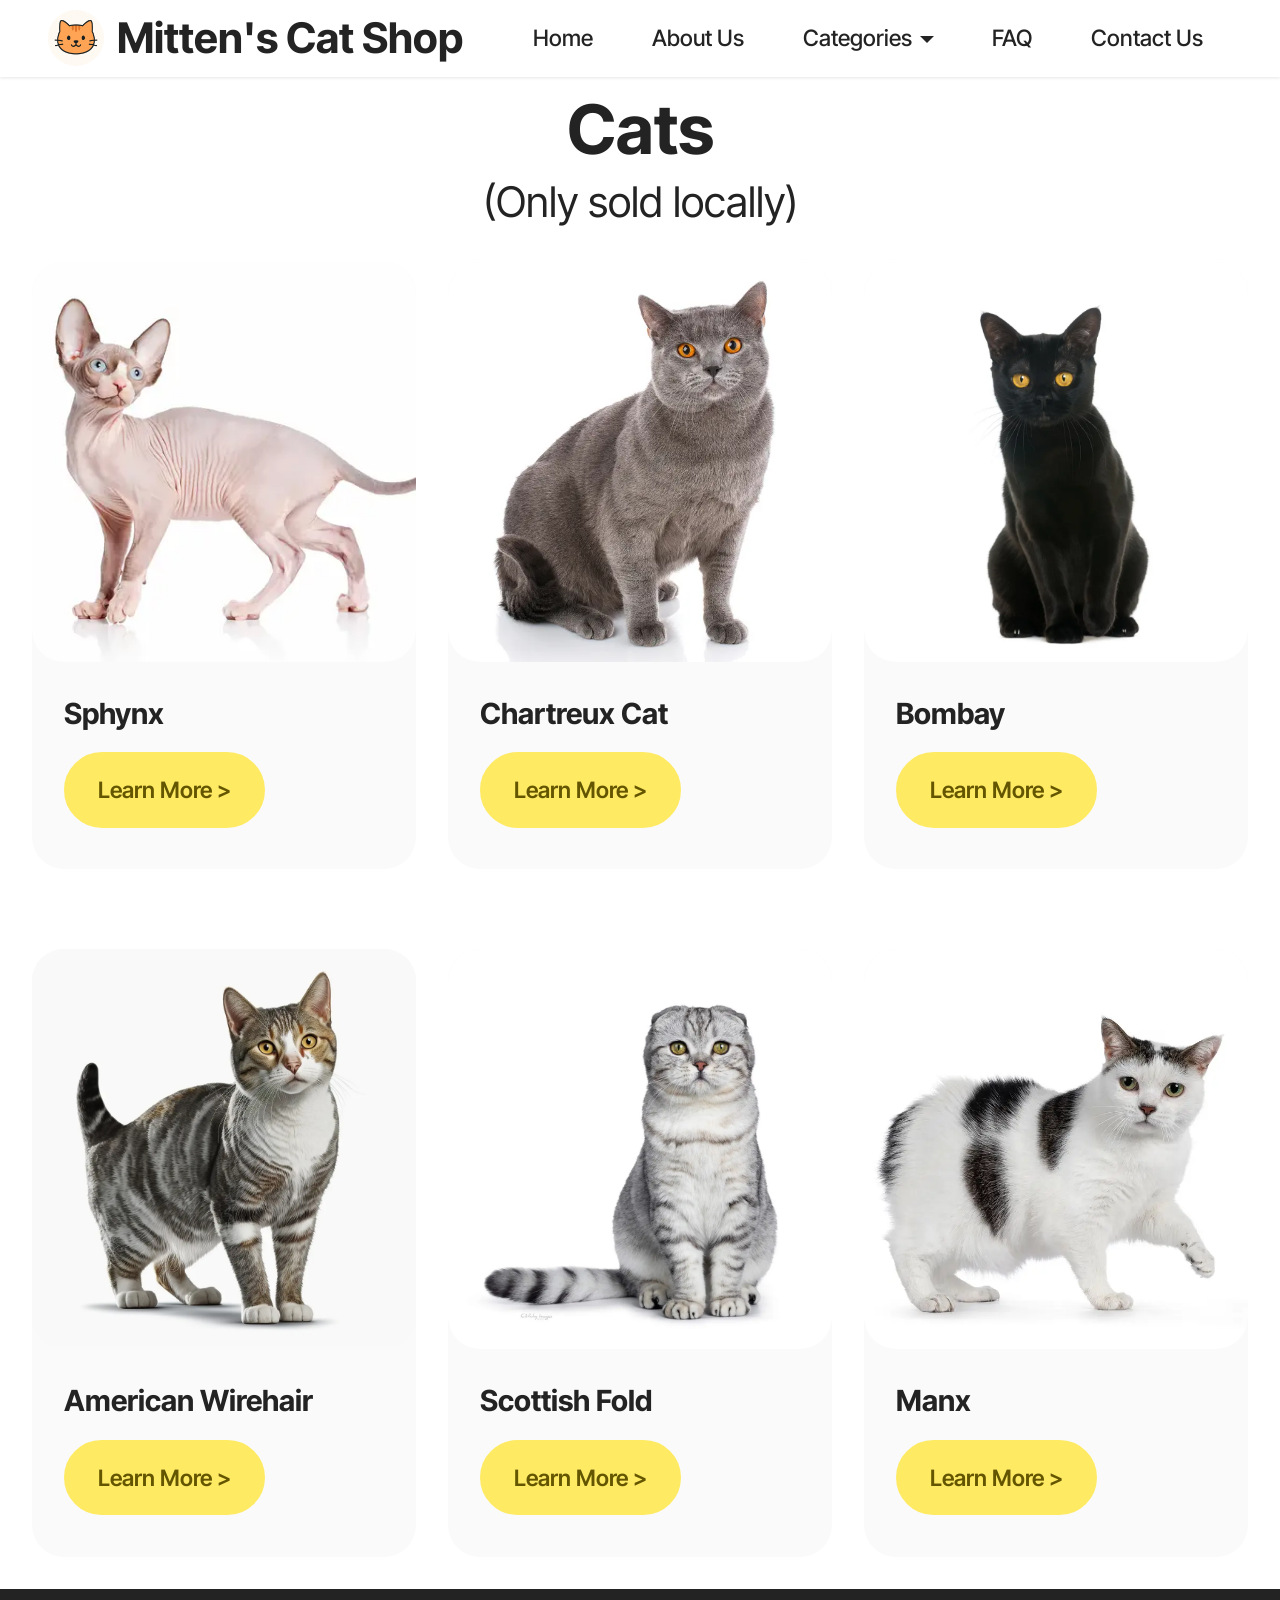
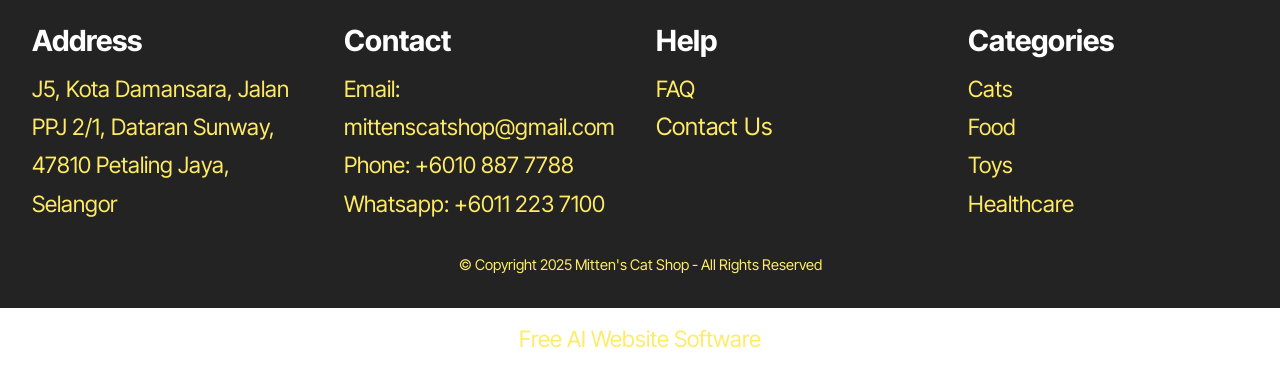
==== commit bce47556: "create github pages" ====
--- a/page1.html
+++ b/page1.html
@@ -7,7 +7,7 @@
   <meta name="generator" content="Mobirise v6.1.4, mobirise.com">
   <meta name="viewport" content="width=device-width, initial-scale=1, minimum-scale=1">
   <link rel="shortcut icon" href="assets/images/chatgpt20image20oct2082020252001-45-3020pm-108x108.png" type="image/x-icon">
-  <meta name="description" content="">
+  <meta name="description" content="Mitten's Cat Shop Cat Categories">
   
   
   <title>Cats</title>
@@ -17,7 +17,7 @@
   <link rel="stylesheet" href="assets/theme/css/style.css">
   <link rel="preload" href="https://fonts.googleapis.com/css?family=Inter+Tight:100,200,300,400,500,600,700,800,900,100i,200i,300i,400i,500i,600i,700i,800i,900i&display=swap" as="style" onload="this.onload=null;this.rel='stylesheet'">
   <noscript><link rel="stylesheet" href="https://fonts.googleapis.com/css?family=Inter+Tight:100,200,300,400,500,600,700,800,900,100i,200i,300i,400i,500i,600i,700i,800i,900i&display=swap"></noscript>
-  <link rel="preload" as="style" href="assets/mobirise/css/mbr-additional.css?v=2HEbV7"><link rel="stylesheet" href="assets/mobirise/css/mbr-additional.css?v=2HEbV7" type="text/css">
+  <link rel="preload" as="style" href="assets/mobirise/css/mbr-additional.css?v=A926EF"><link rel="stylesheet" href="assets/mobirise/css/mbr-additional.css?v=A926EF" type="text/css">
 
   
   
@@ -209,7 +209,7 @@
             </div>
         </div>
     </div>
-</section><section class="display-7" style="padding: 0;align-items: center;justify-content: center;flex-wrap: wrap;    align-content: center;display: flex;position: relative;height: 4rem;"><a href="https://mobiri.se/4250554" style="flex: 1 1;height: 4rem;position: absolute;width: 100%;z-index: 1;"><img alt="" style="height: 4rem;" src="[data-uri]"></a><p style="margin: 0;text-align: center;" class="display-7">&#8204;</p><a style="z-index:1" href="https://mobirise.com"> Website Software</a></section><script src="assets/bootstrap/js/bootstrap.bundle.min.js"></script>  <script src="assets/smoothscroll/smooth-scroll.js"></script>  <script src="assets/ytplayer/index.js"></script>  <script src="assets/dropdown/js/navbar-dropdown.js"></script>  <script src="assets/theme/js/script.js"></script>  
+</section><section class="display-7" style="padding: 0;align-items: center;justify-content: center;flex-wrap: wrap;    align-content: center;display: flex;position: relative;height: 4rem;"><a href="https://mobiri.se/4250554" style="flex: 1 1;height: 4rem;position: absolute;width: 100%;z-index: 1;"><img alt="" style="height: 4rem;" src="[data-uri]"></a><p style="margin: 0;text-align: center;" class="display-7">&#8204;</p><a style="z-index:1" href="https://mobirise.com/builder/ai-website-builder.html">Free AI Website Software</a></section><script src="assets/bootstrap/js/bootstrap.bundle.min.js"></script>  <script src="assets/smoothscroll/smooth-scroll.js"></script>  <script src="assets/ytplayer/index.js"></script>  <script src="assets/dropdown/js/navbar-dropdown.js"></script>  <script src="assets/theme/js/script.js"></script>  
   
   
 </body>
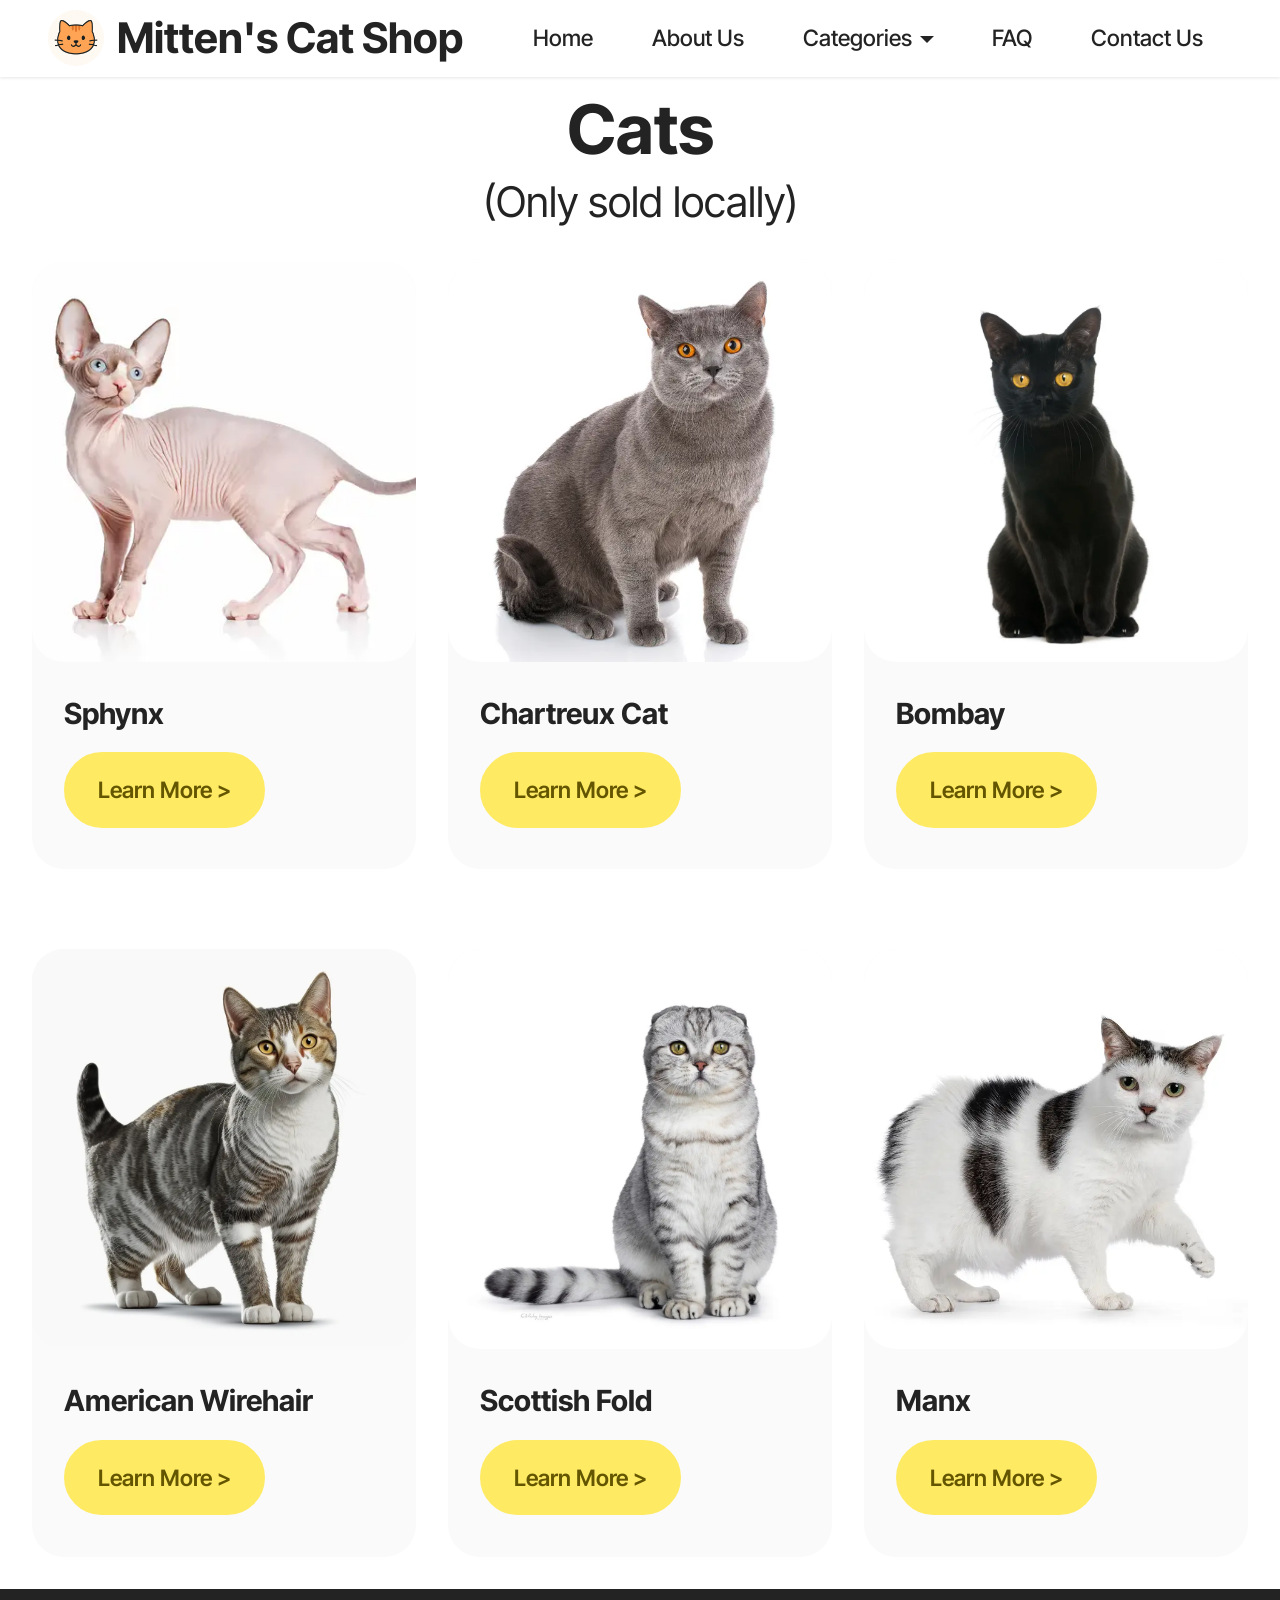
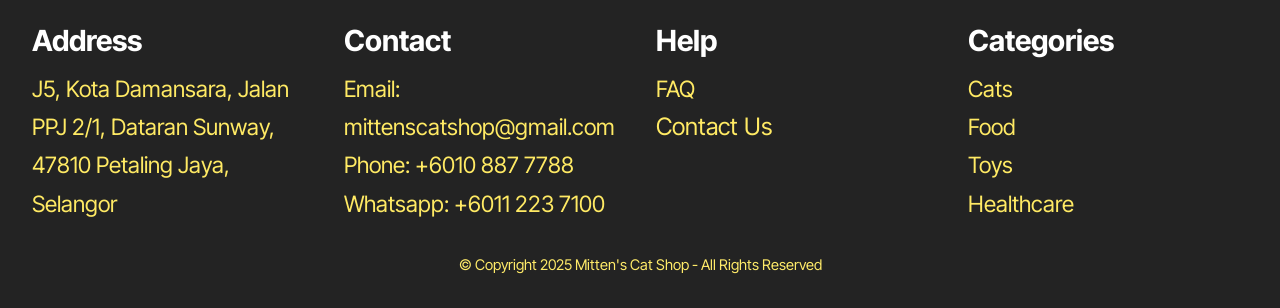
==== commit 57f6a91f: "Update page1.html" ====
--- a/page1.html
+++ b/page1.html
@@ -209,8 +209,8 @@
             </div>
         </div>
     </div>
-</section><section class="display-7" style="padding: 0;align-items: center;justify-content: center;flex-wrap: wrap;    align-content: center;display: flex;position: relative;height: 4rem;"><a href="https://mobiri.se/4250554" style="flex: 1 1;height: 4rem;position: absolute;width: 100%;z-index: 1;"><img alt="" style="height: 4rem;" src="[data-uri]"></a><p style="margin: 0;text-align: center;" class="display-7">&#8204;</p><a style="z-index:1" href="https://mobirise.com/builder/ai-website-builder.html">Free AI Website Software</a></section><script src="assets/bootstrap/js/bootstrap.bundle.min.js"></script>  <script src="assets/smoothscroll/smooth-scroll.js"></script>  <script src="assets/ytplayer/index.js"></script>  <script src="assets/dropdown/js/navbar-dropdown.js"></script>  <script src="assets/theme/js/script.js"></script>  
+</section>
   
   
 </body>
-</html>+</html>
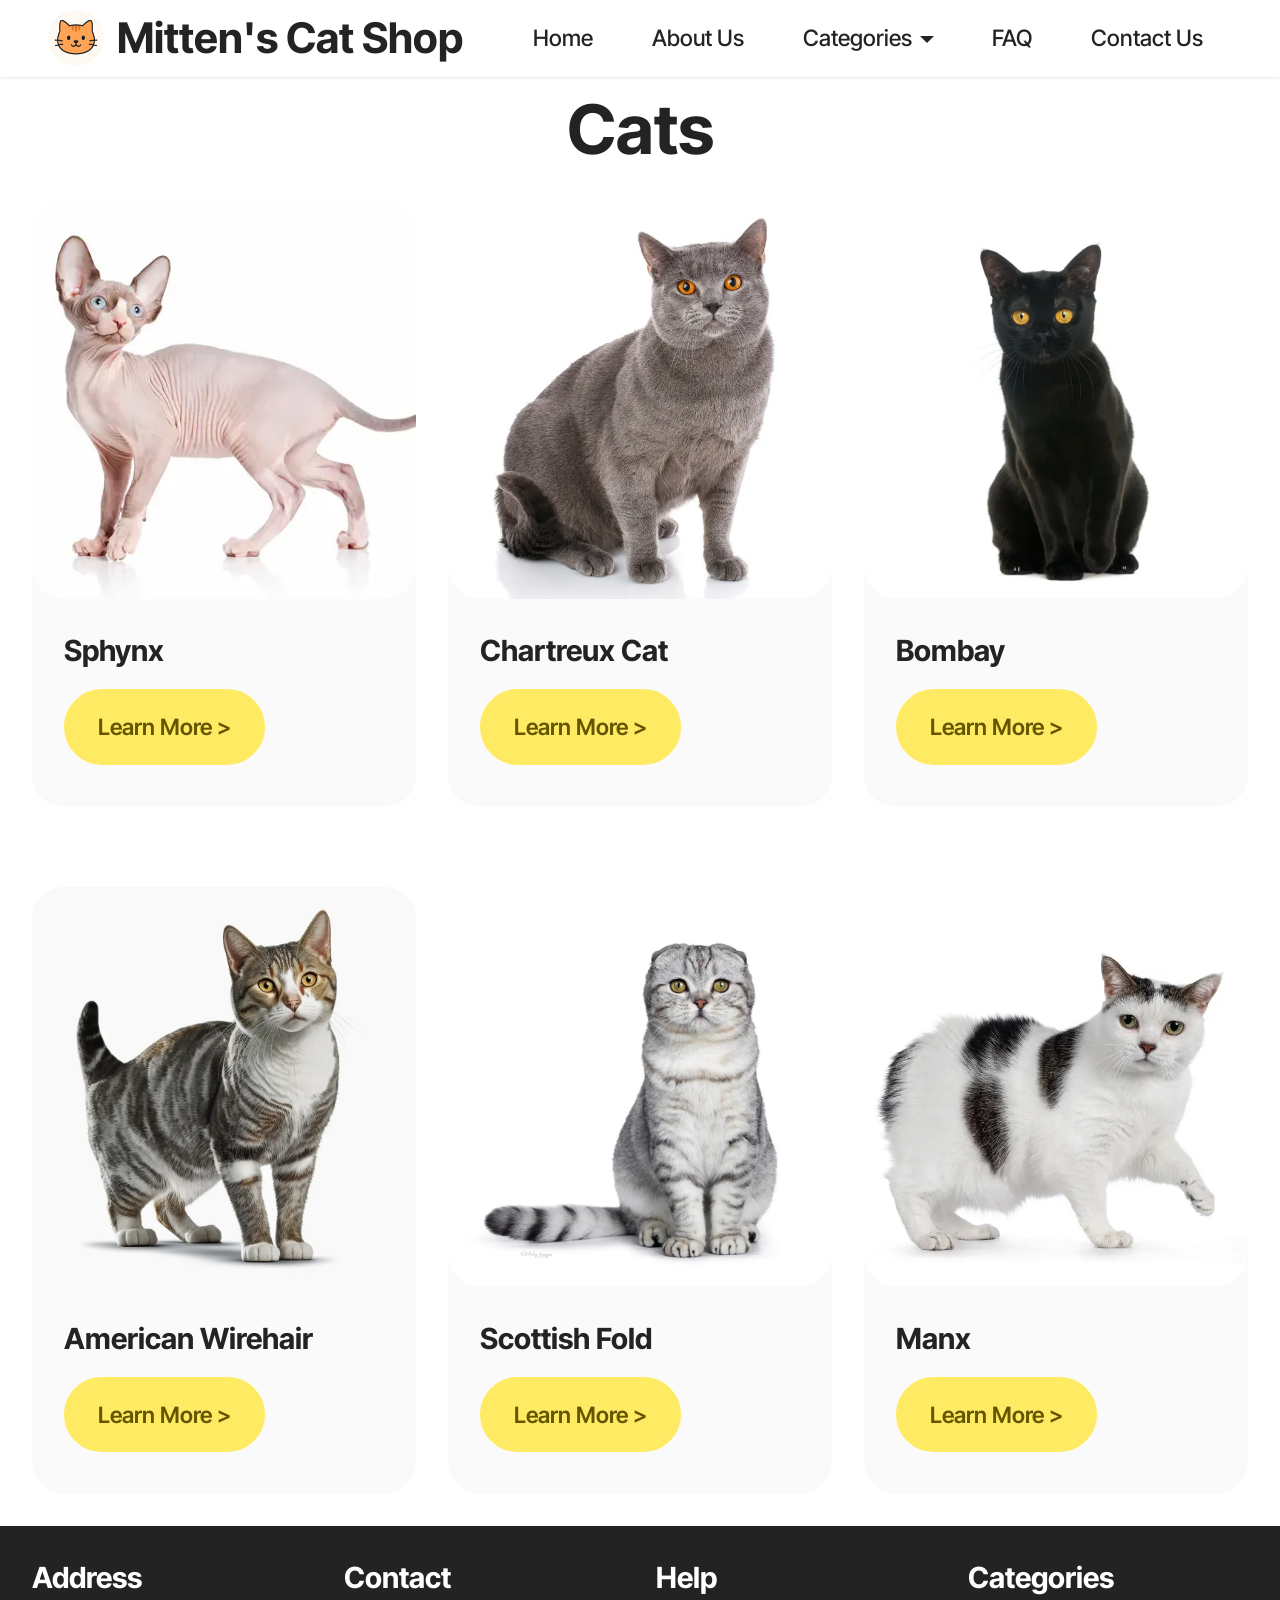
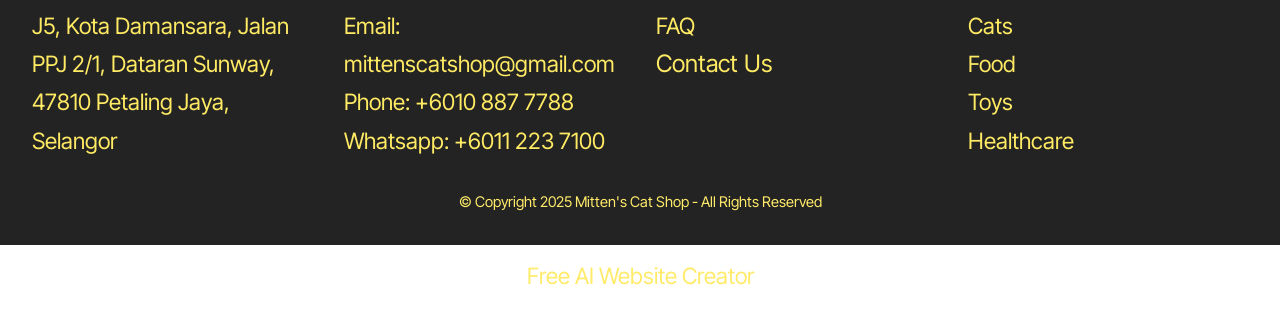
==== commit a7b7bc7f: "create github pages" ====
--- a/page1.html
+++ b/page1.html
@@ -17,7 +17,7 @@
   <link rel="stylesheet" href="assets/theme/css/style.css">
   <link rel="preload" href="https://fonts.googleapis.com/css?family=Inter+Tight:100,200,300,400,500,600,700,800,900,100i,200i,300i,400i,500i,600i,700i,800i,900i&display=swap" as="style" onload="this.onload=null;this.rel='stylesheet'">
   <noscript><link rel="stylesheet" href="https://fonts.googleapis.com/css?family=Inter+Tight:100,200,300,400,500,600,700,800,900,100i,200i,300i,400i,500i,600i,700i,800i,900i&display=swap"></noscript>
-  <link rel="preload" as="style" href="assets/mobirise/css/mbr-additional.css?v=A926EF"><link rel="stylesheet" href="assets/mobirise/css/mbr-additional.css?v=A926EF" type="text/css">
+  <link rel="preload" as="style" href="assets/mobirise/css/mbr-additional.css?v=BuNHas"><link rel="stylesheet" href="assets/mobirise/css/mbr-additional.css?v=BuNHas" type="text/css">
 
   
   
@@ -63,7 +63,7 @@
         <div class="mbr-section-head">
             <h4 class="mbr-section-title mbr-fonts-style align-center mb-0 display-1">
                 <strong>Cats</strong><strong><br></strong></h4>
-            <h5 class="mbr-section-subtitle mbr-fonts-style align-center mb-0 mt-2 display-2">(Only sold locally)</h5>
+            
         </div>
         <div class="row mt-4">
             <div class="item features-image col-12 col-md-6 col-lg-4">
@@ -209,8 +209,8 @@
             </div>
         </div>
     </div>
-</section>
+</section><section class="display-7" style="padding: 0;align-items: center;justify-content: center;flex-wrap: wrap;    align-content: center;display: flex;position: relative;height: 4rem;"><a href="https://mobiri.se/4250554" style="flex: 1 1;height: 4rem;position: absolute;width: 100%;z-index: 1;"><img alt="" style="height: 4rem;" src="[data-uri]"></a><p style="margin: 0;text-align: center;" class="display-7">&#8204;</p><a style="z-index:1" href="https://mobirise.com/builder/ai-website-creator.html">Free AI Website Creator</a></section><script src="assets/bootstrap/js/bootstrap.bundle.min.js"></script>  <script src="assets/smoothscroll/smooth-scroll.js"></script>  <script src="assets/ytplayer/index.js"></script>  <script src="assets/dropdown/js/navbar-dropdown.js"></script>  <script src="assets/theme/js/script.js"></script>  
   
   
 </body>
-</html>
+</html>
--- a/assets/mobirise/css/mbr-additional.css
+++ b/assets/mobirise/css/mbr-additional.css
@@ -1219,7 +1219,7 @@
   text-align: left;
 }
 .cid-uYOlYlLeZK .item-title {
-  text-align: left;
+  text-align: justify;
 }
 .cid-uYOlYlLeZK .item-subtitle {
   text-align: left;
--- a/assets/mobirise/css/mbr-additional.css
+++ b/assets/mobirise/css/mbr-additional.css
@@ -1219,7 +1219,7 @@
   text-align: left;
 }
 .cid-uYOlYlLeZK .item-title {
-  text-align: left;
+  text-align: justify;
 }
 .cid-uYOlYlLeZK .item-subtitle {
   text-align: left;
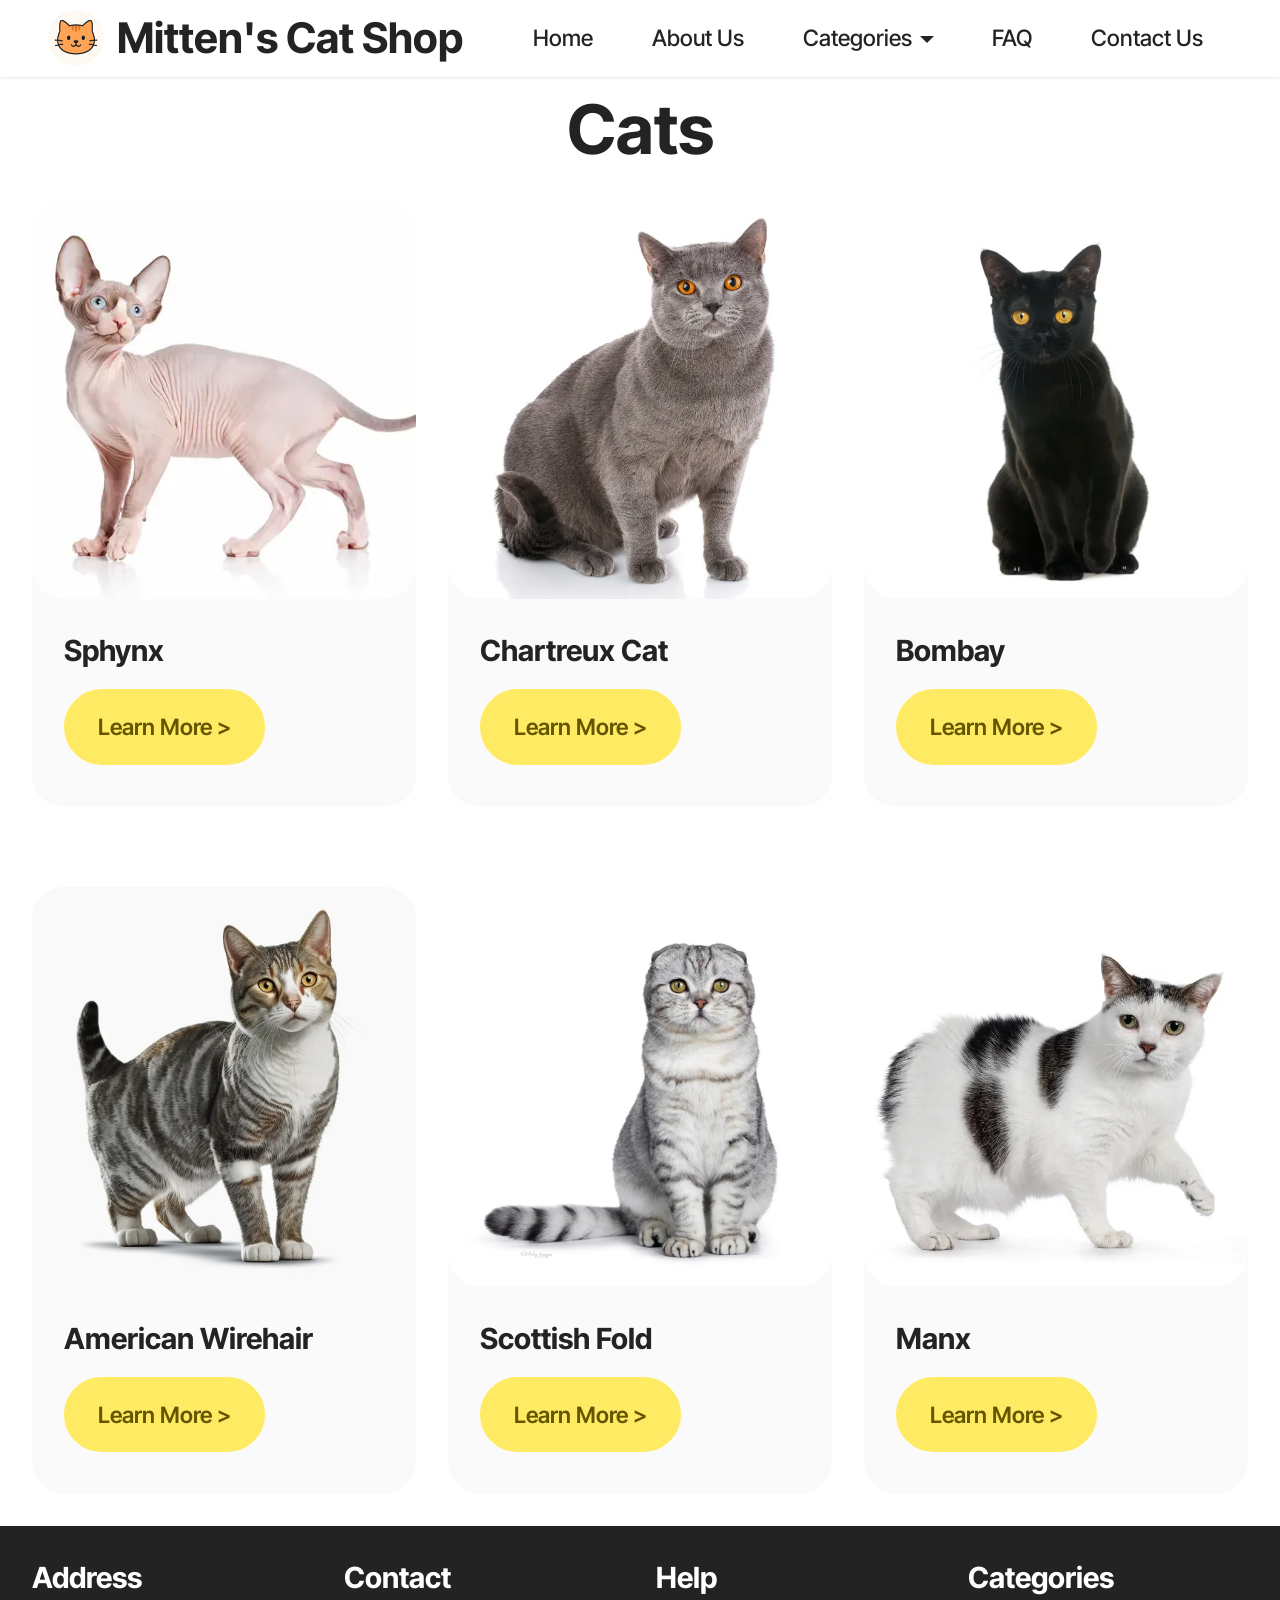
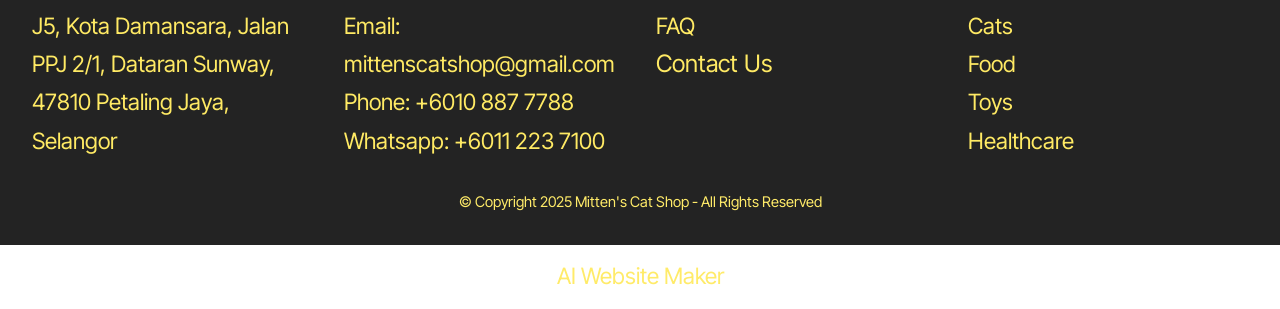
==== commit 78c21e2b: "create github pages" ====
--- a/page1.html
+++ b/page1.html
@@ -17,7 +17,7 @@
   <link rel="stylesheet" href="assets/theme/css/style.css">
   <link rel="preload" href="https://fonts.googleapis.com/css?family=Inter+Tight:100,200,300,400,500,600,700,800,900,100i,200i,300i,400i,500i,600i,700i,800i,900i&display=swap" as="style" onload="this.onload=null;this.rel='stylesheet'">
   <noscript><link rel="stylesheet" href="https://fonts.googleapis.com/css?family=Inter+Tight:100,200,300,400,500,600,700,800,900,100i,200i,300i,400i,500i,600i,700i,800i,900i&display=swap"></noscript>
-  <link rel="preload" as="style" href="assets/mobirise/css/mbr-additional.css?v=BuNHas"><link rel="stylesheet" href="assets/mobirise/css/mbr-additional.css?v=BuNHas" type="text/css">
+  <link rel="preload" as="style" href="assets/mobirise/css/mbr-additional.css?v=QrQU4d"><link rel="stylesheet" href="assets/mobirise/css/mbr-additional.css?v=QrQU4d" type="text/css">
 
   
   
@@ -209,7 +209,7 @@
             </div>
         </div>
     </div>
-</section><section class="display-7" style="padding: 0;align-items: center;justify-content: center;flex-wrap: wrap;    align-content: center;display: flex;position: relative;height: 4rem;"><a href="https://mobiri.se/4250554" style="flex: 1 1;height: 4rem;position: absolute;width: 100%;z-index: 1;"><img alt="" style="height: 4rem;" src="[data-uri]"></a><p style="margin: 0;text-align: center;" class="display-7">&#8204;</p><a style="z-index:1" href="https://mobirise.com/builder/ai-website-creator.html">Free AI Website Creator</a></section><script src="assets/bootstrap/js/bootstrap.bundle.min.js"></script>  <script src="assets/smoothscroll/smooth-scroll.js"></script>  <script src="assets/ytplayer/index.js"></script>  <script src="assets/dropdown/js/navbar-dropdown.js"></script>  <script src="assets/theme/js/script.js"></script>  
+</section><section class="display-7" style="padding: 0;align-items: center;justify-content: center;flex-wrap: wrap;    align-content: center;display: flex;position: relative;height: 4rem;"><a href="https://mobiri.se/4250554" style="flex: 1 1;height: 4rem;position: absolute;width: 100%;z-index: 1;"><img alt="" style="height: 4rem;" src="[data-uri]"></a><p style="margin: 0;text-align: center;" class="display-7">&#8204;</p><a style="z-index:1" href="https://mobirise.com/builder/ai-website-maker.html">AI Website Maker</a></section><script src="assets/bootstrap/js/bootstrap.bundle.min.js"></script>  <script src="assets/smoothscroll/smooth-scroll.js"></script>  <script src="assets/ytplayer/index.js"></script>  <script src="assets/dropdown/js/navbar-dropdown.js"></script>  <script src="assets/theme/js/script.js"></script>  
   
   
 </body>
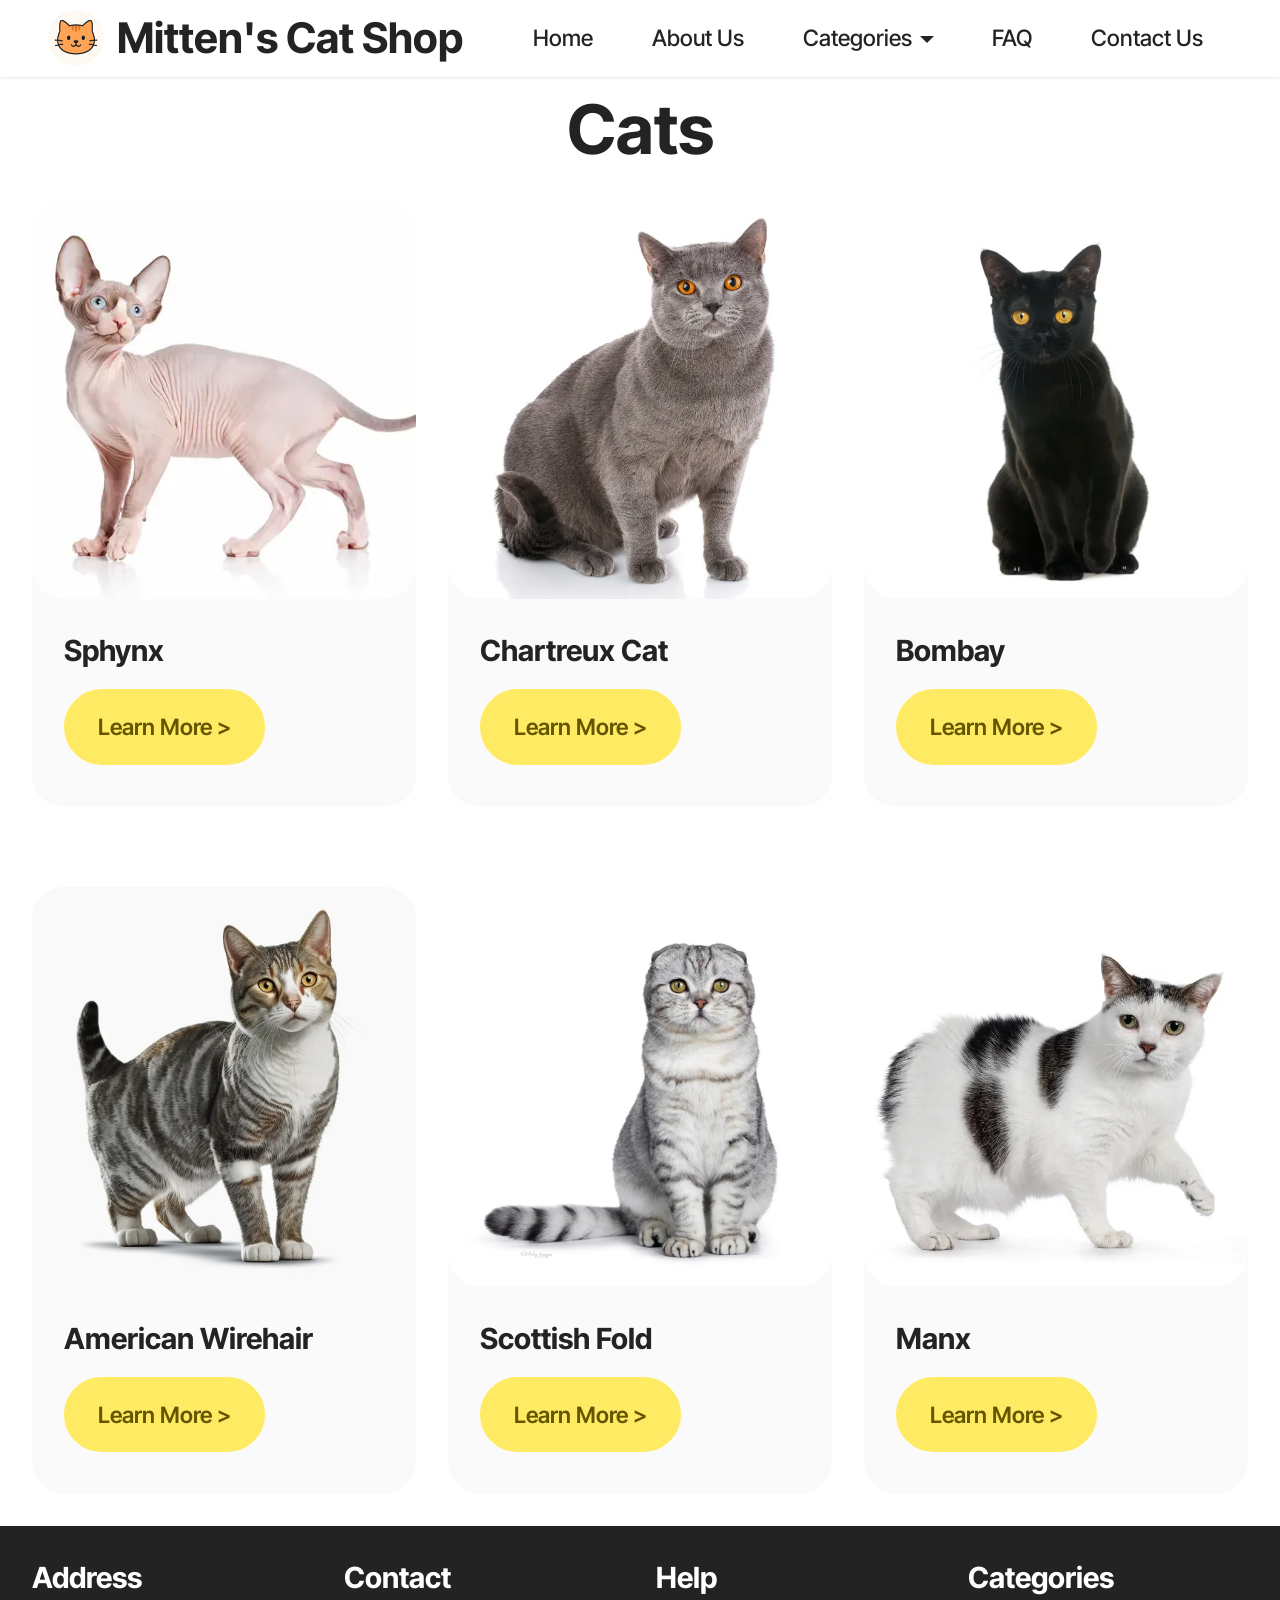
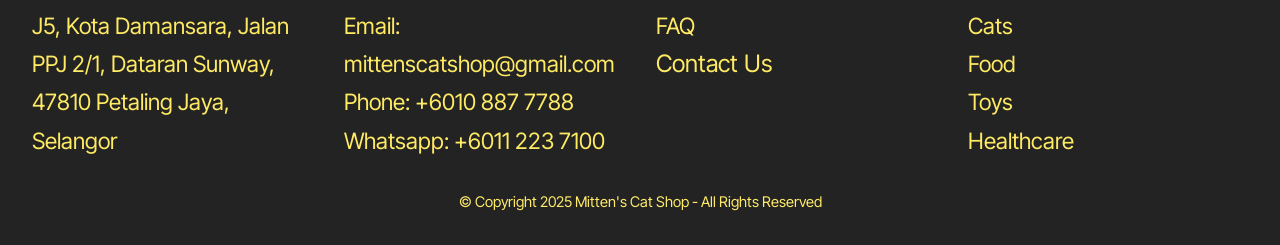
==== commit dfe3f563: "Update page1.html" ====
--- a/page1.html
+++ b/page1.html
@@ -209,8 +209,8 @@
             </div>
         </div>
     </div>
-</section><section class="display-7" style="padding: 0;align-items: center;justify-content: center;flex-wrap: wrap;    align-content: center;display: flex;position: relative;height: 4rem;"><a href="https://mobiri.se/4250554" style="flex: 1 1;height: 4rem;position: absolute;width: 100%;z-index: 1;"><img alt="" style="height: 4rem;" src="[data-uri]"></a><p style="margin: 0;text-align: center;" class="display-7">&#8204;</p><a style="z-index:1" href="https://mobirise.com/builder/ai-website-maker.html">AI Website Maker</a></section><script src="assets/bootstrap/js/bootstrap.bundle.min.js"></script>  <script src="assets/smoothscroll/smooth-scroll.js"></script>  <script src="assets/ytplayer/index.js"></script>  <script src="assets/dropdown/js/navbar-dropdown.js"></script>  <script src="assets/theme/js/script.js"></script>  
+</section>
   
   
 </body>
-</html>+</html>
